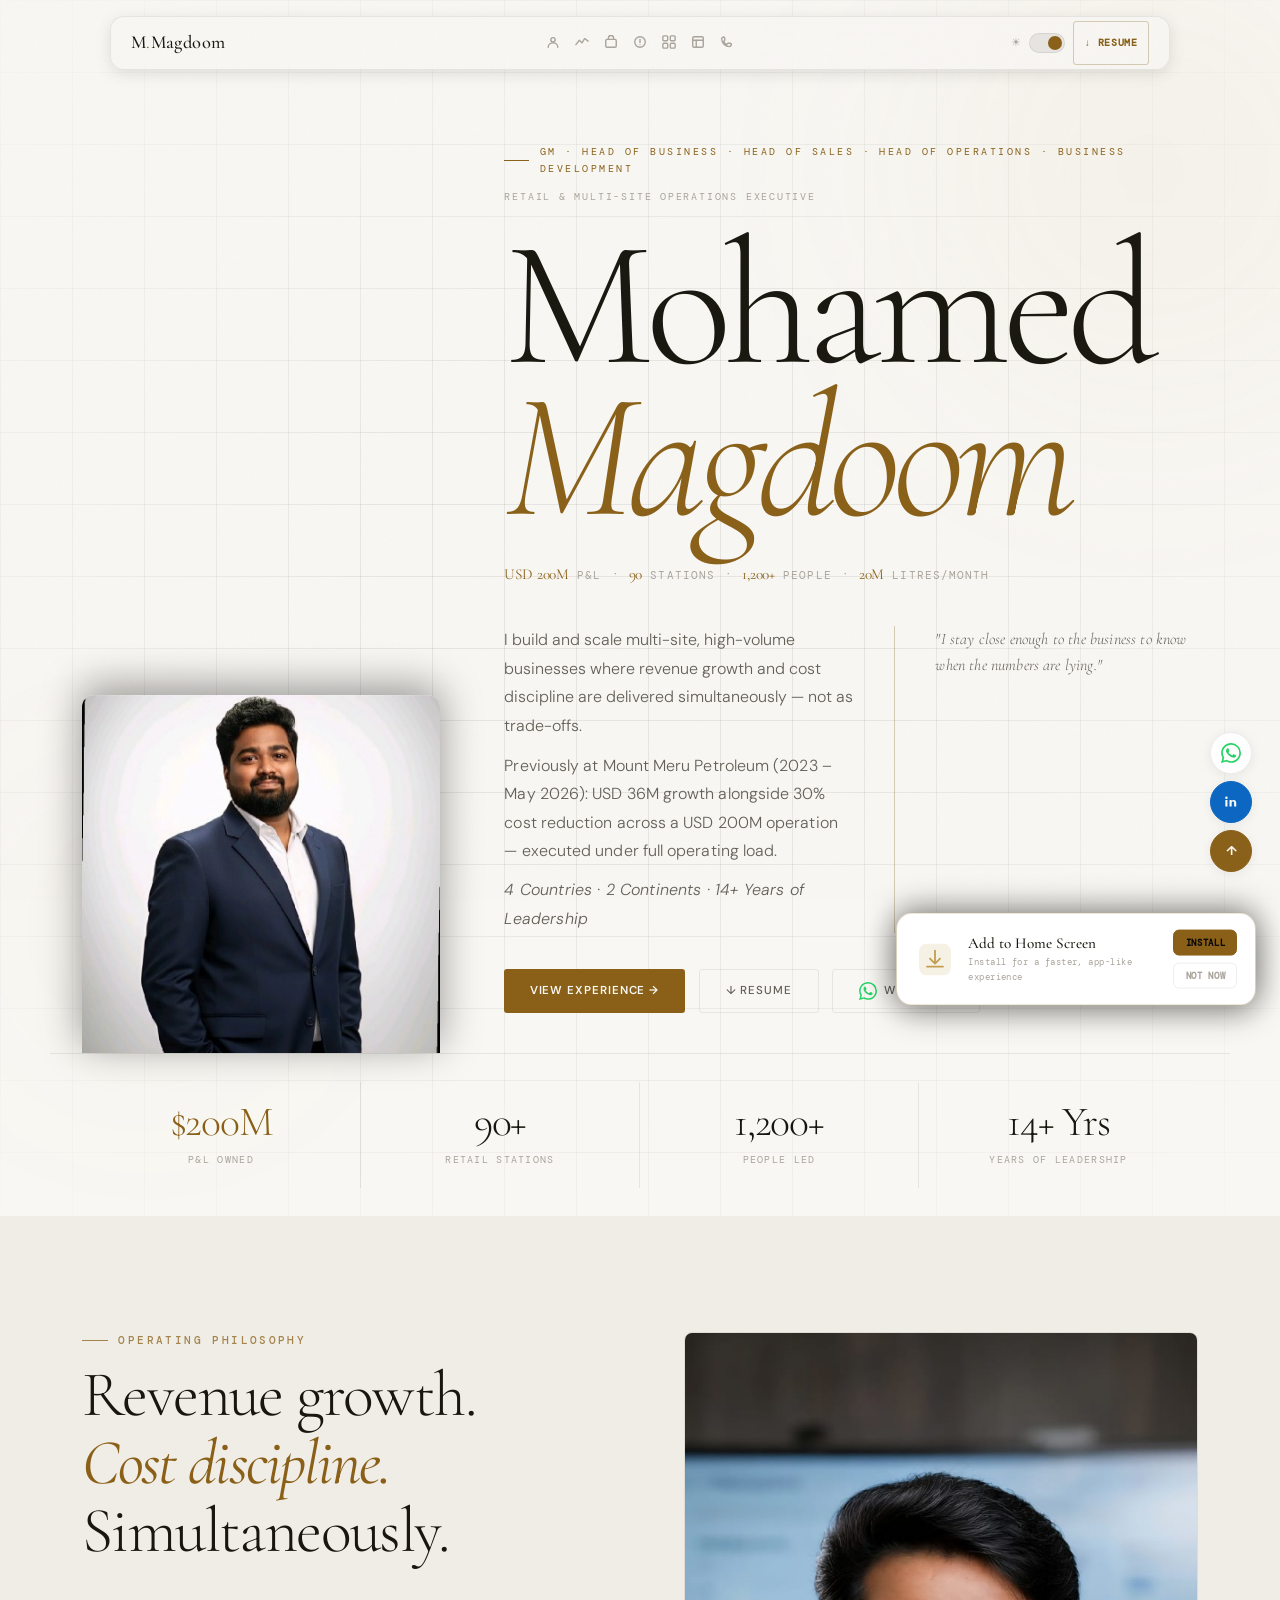
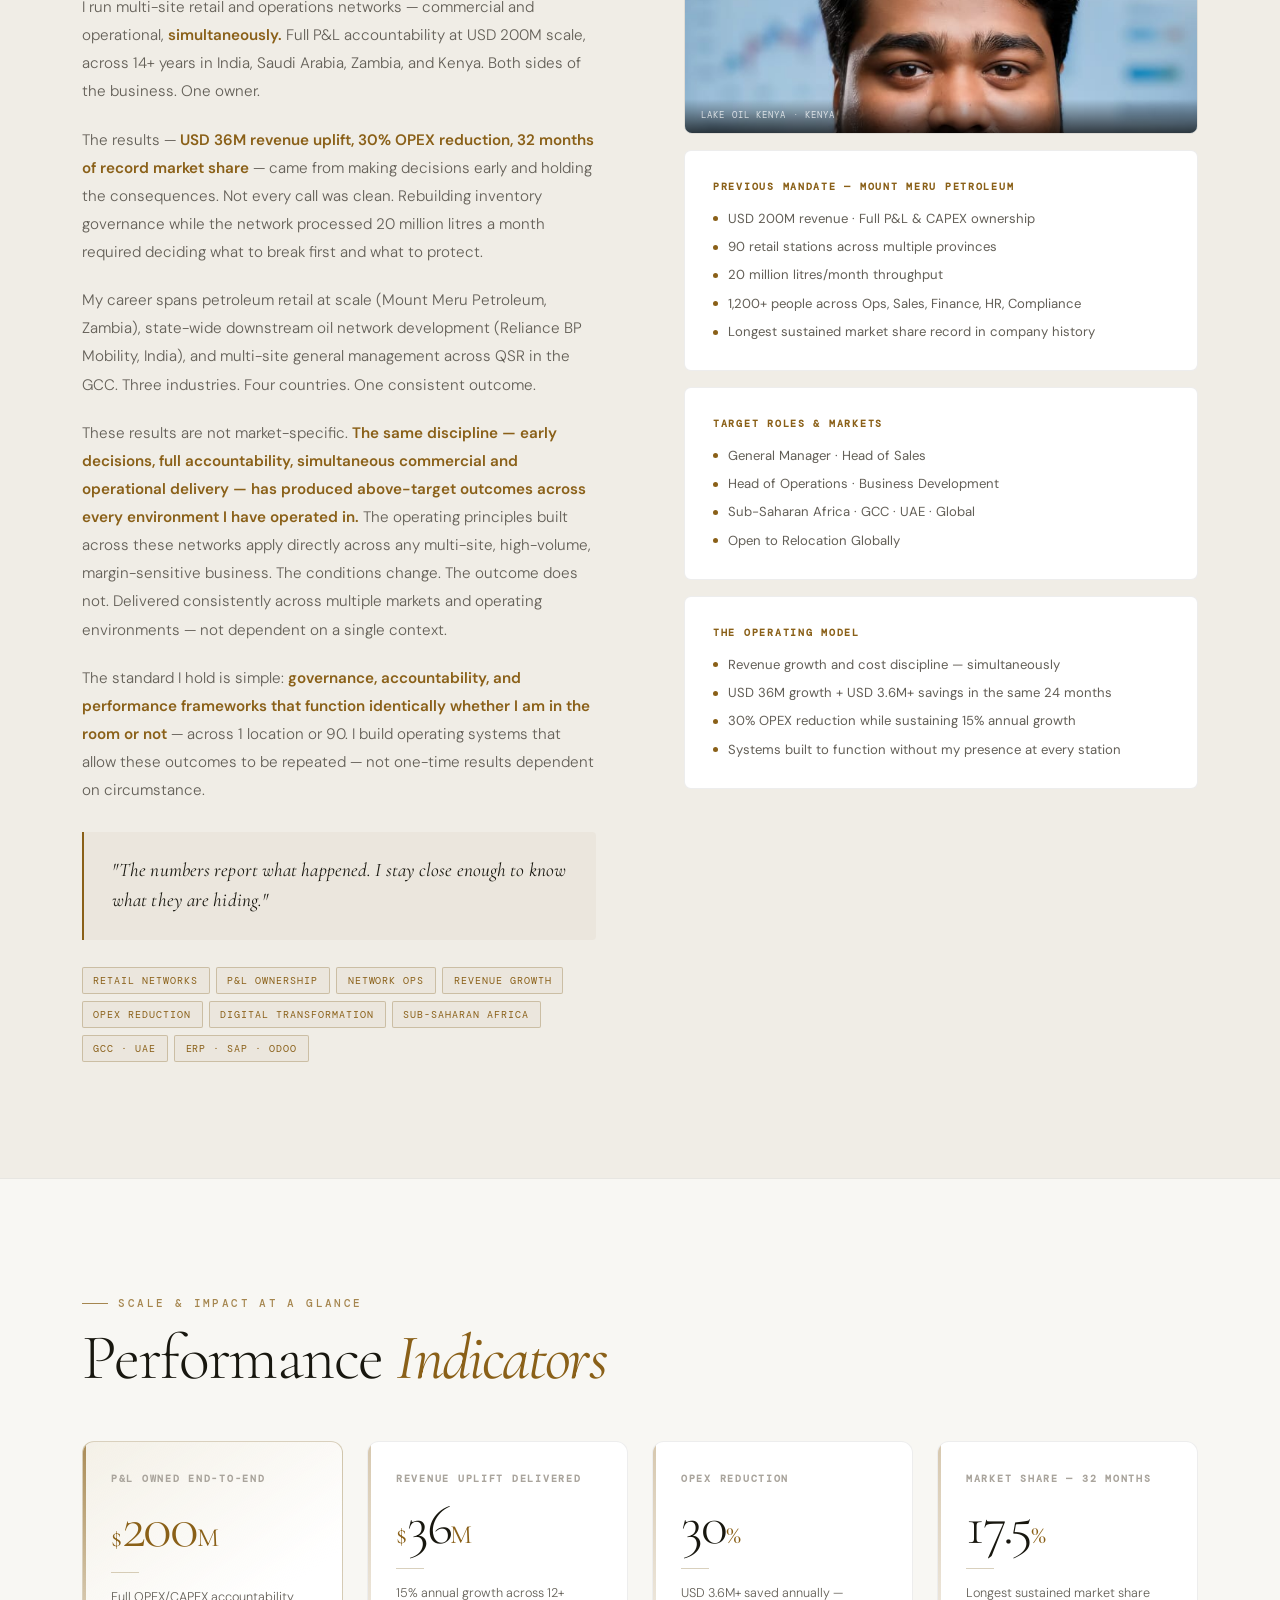
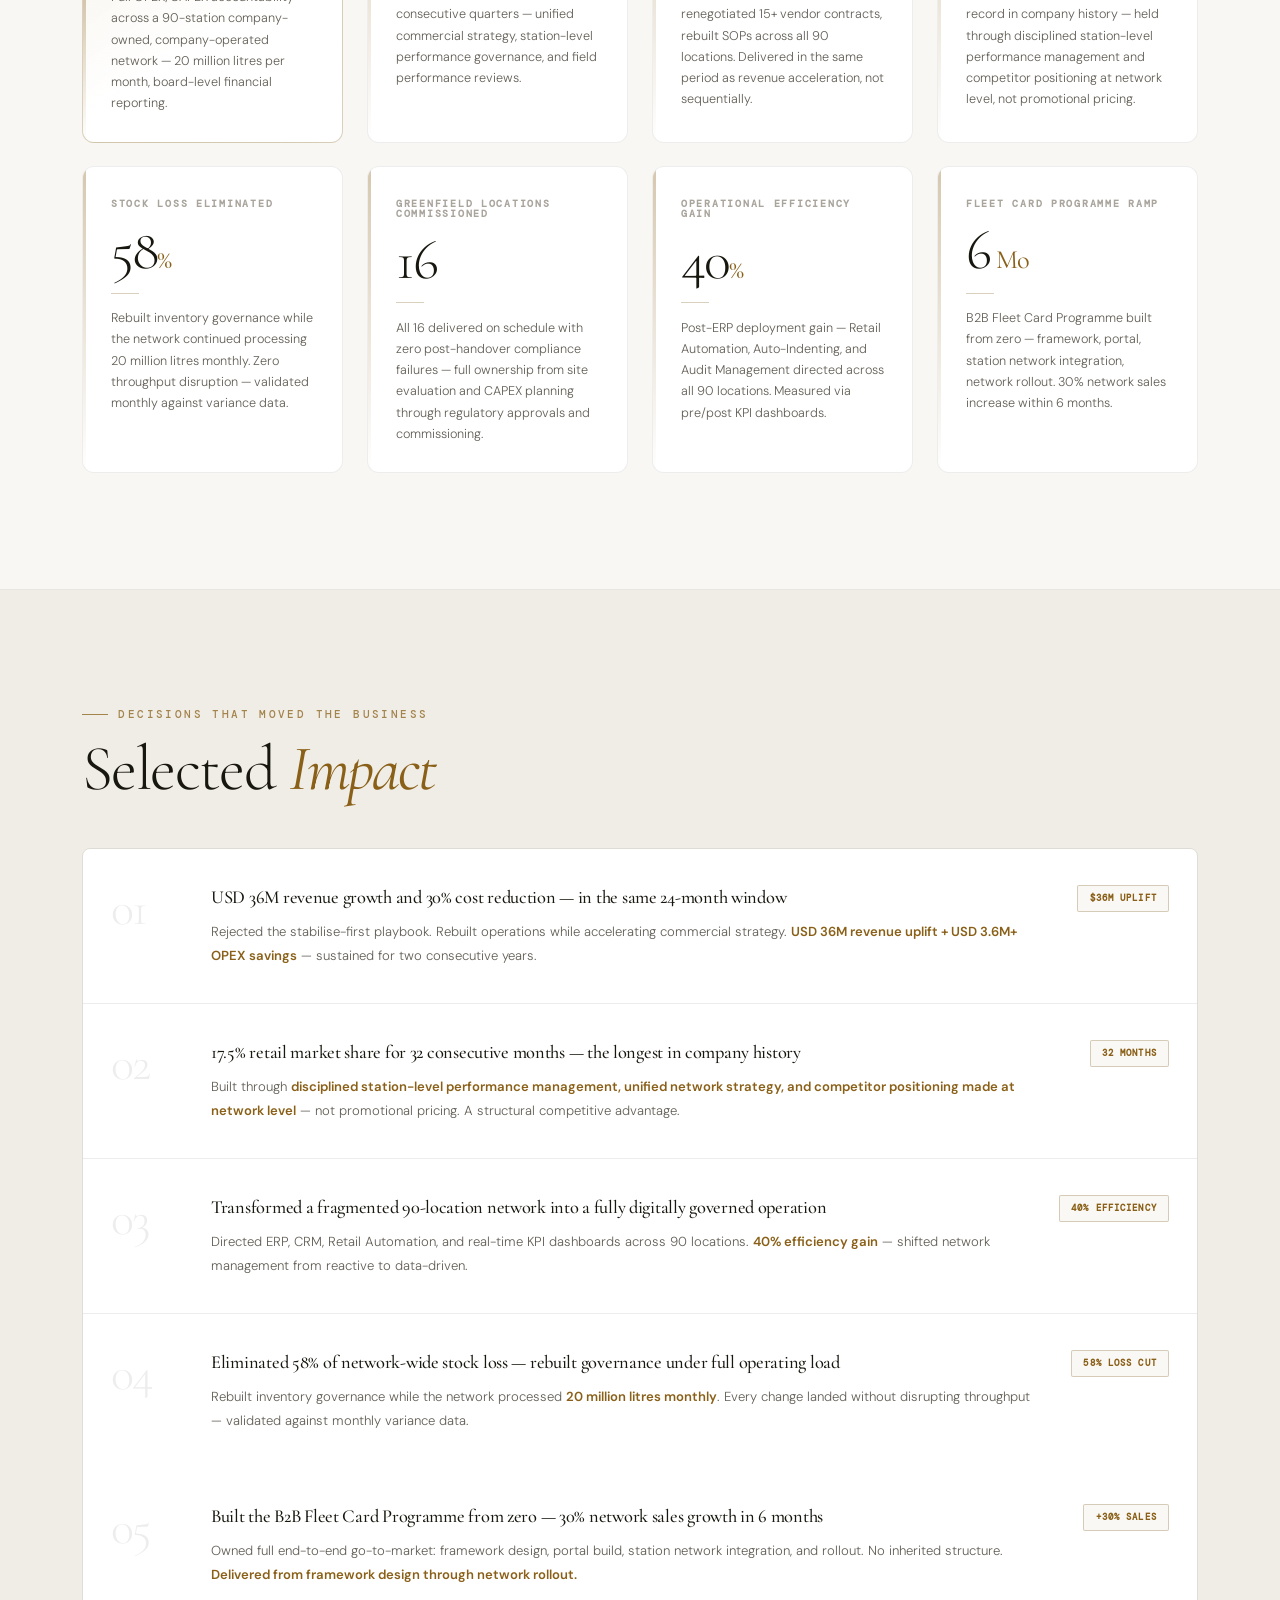
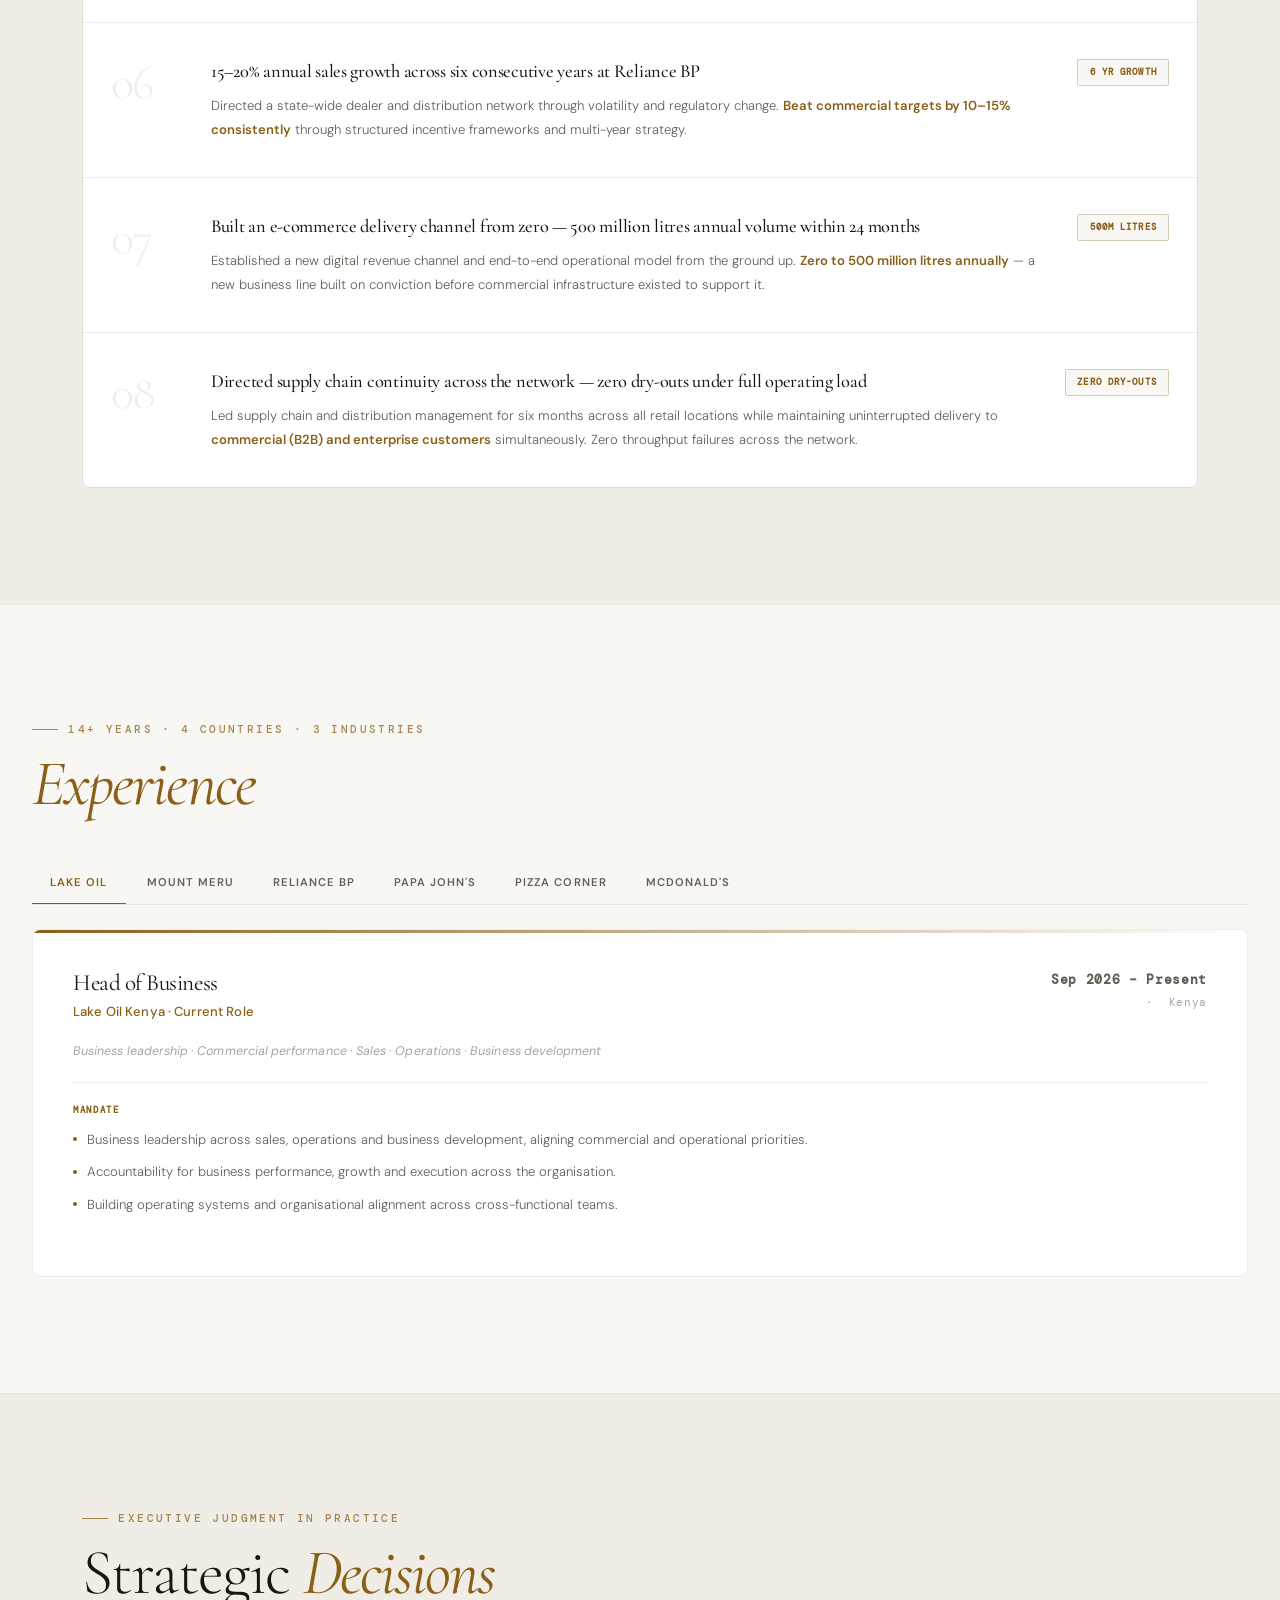
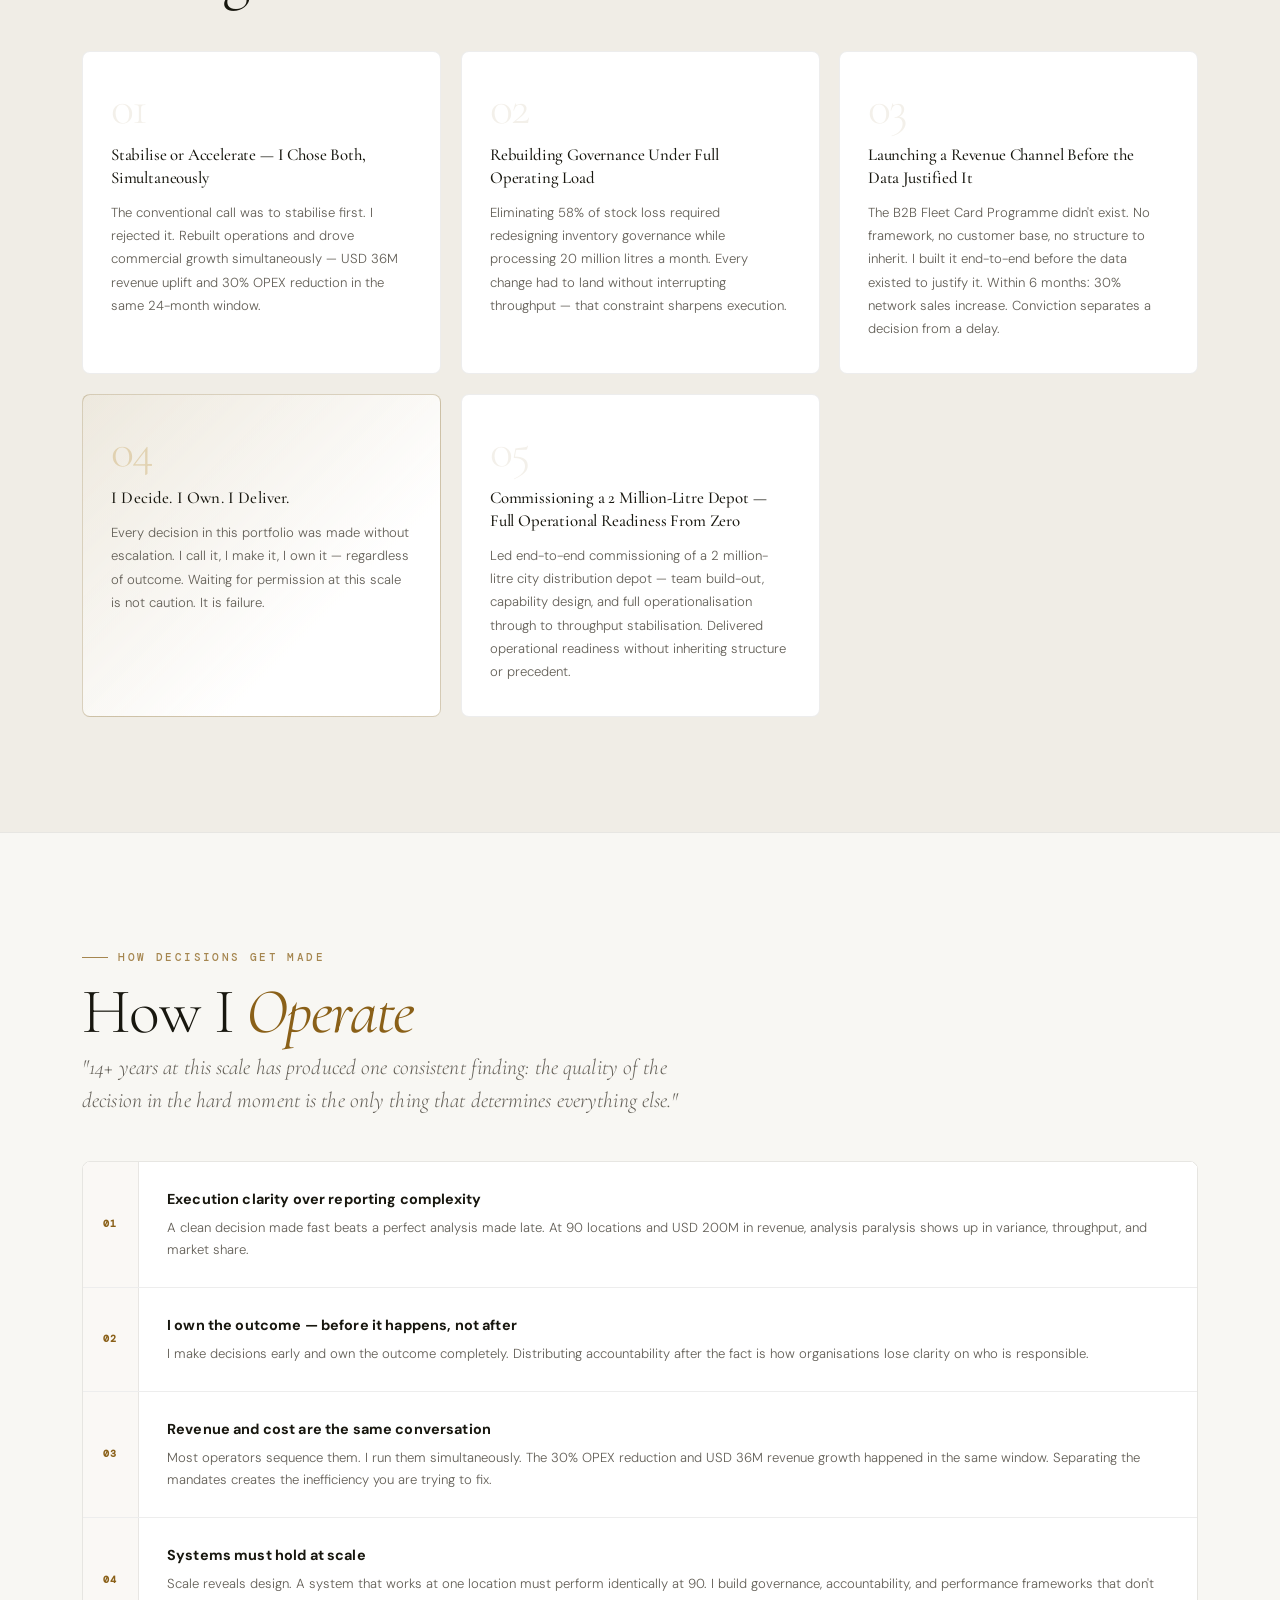
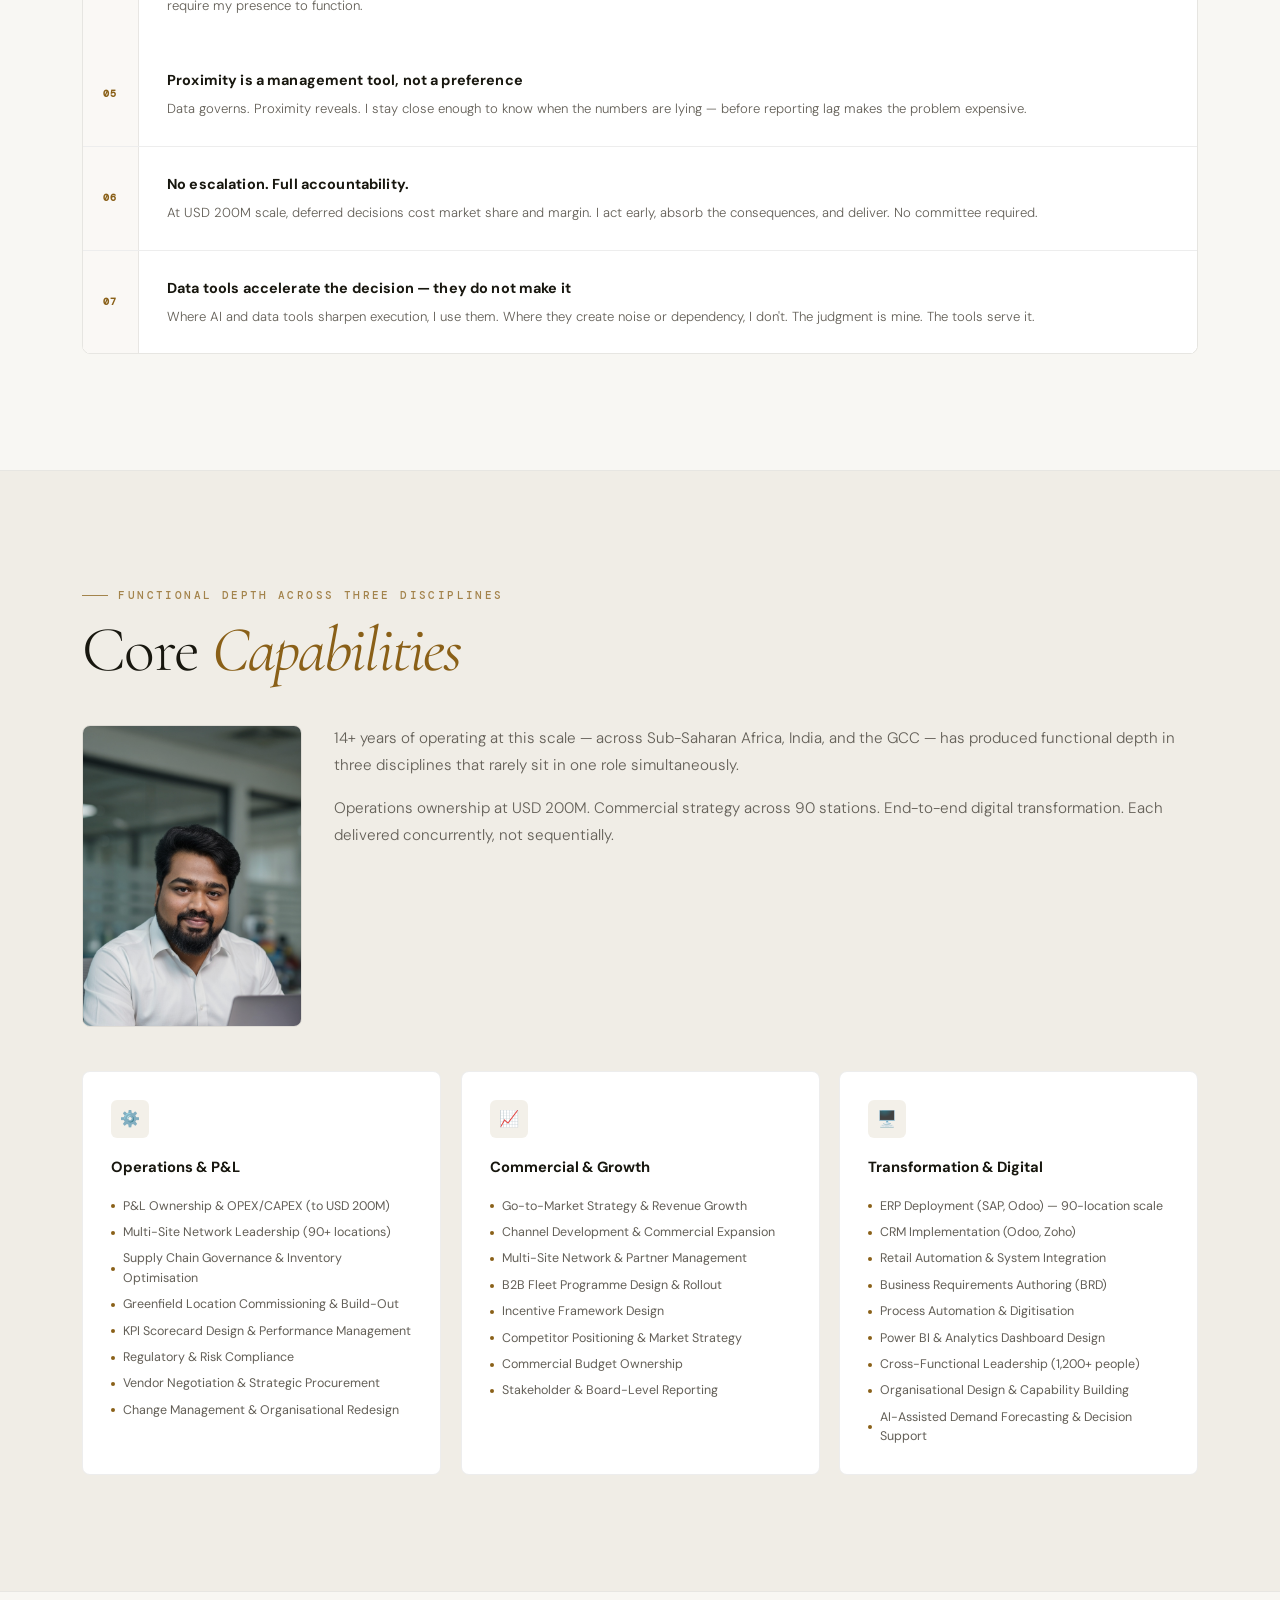
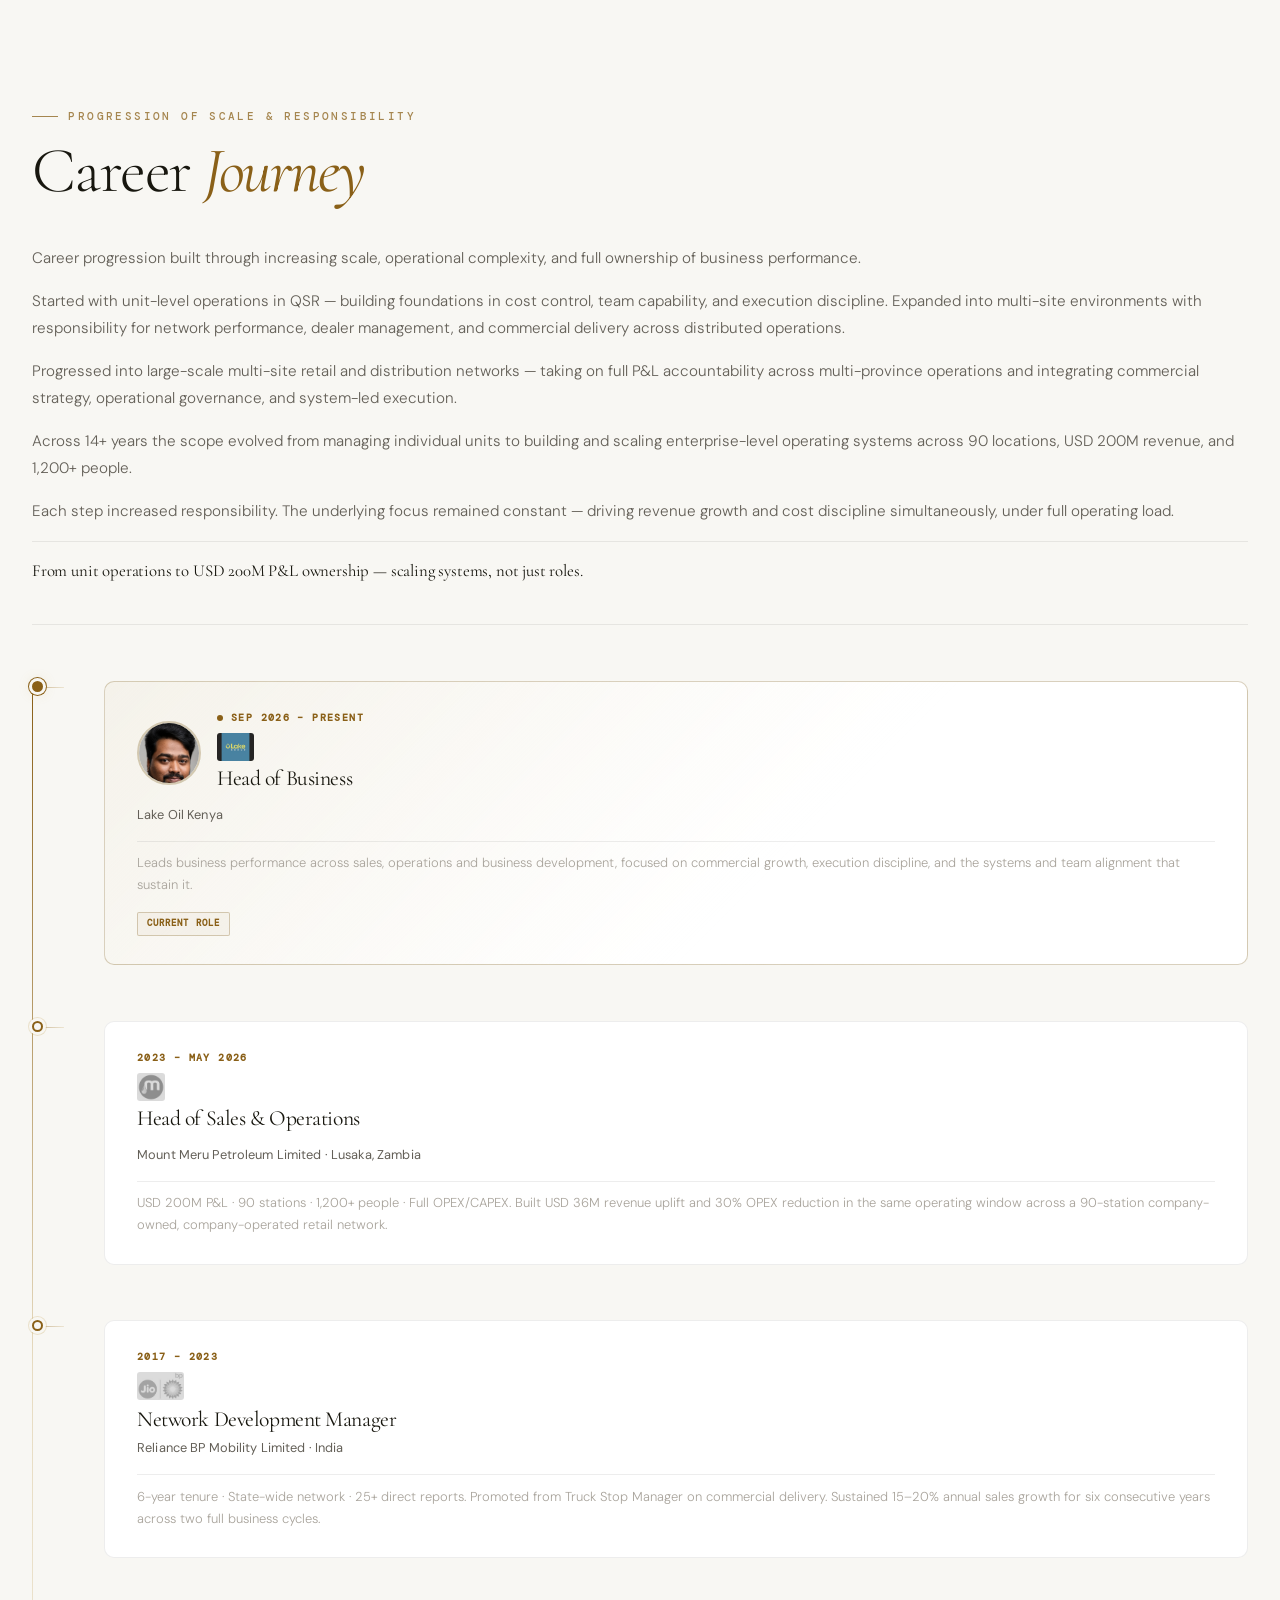
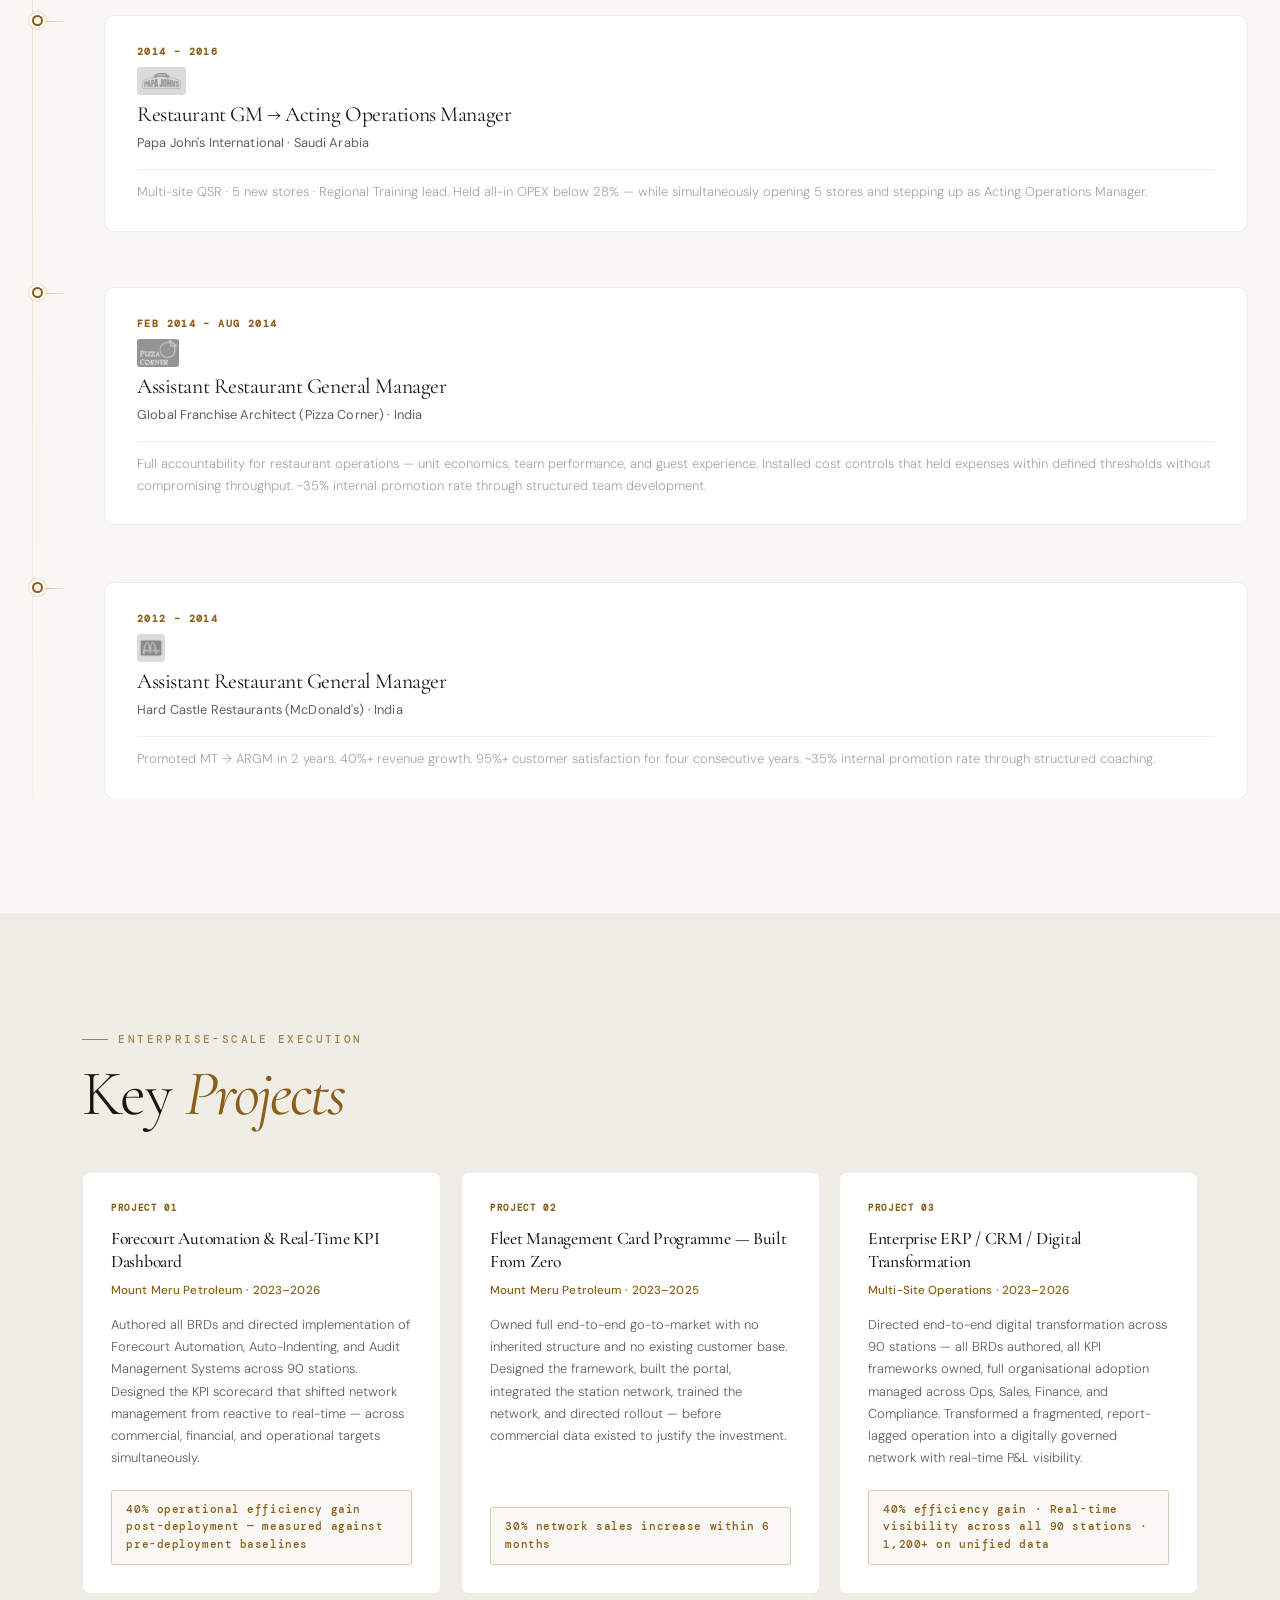
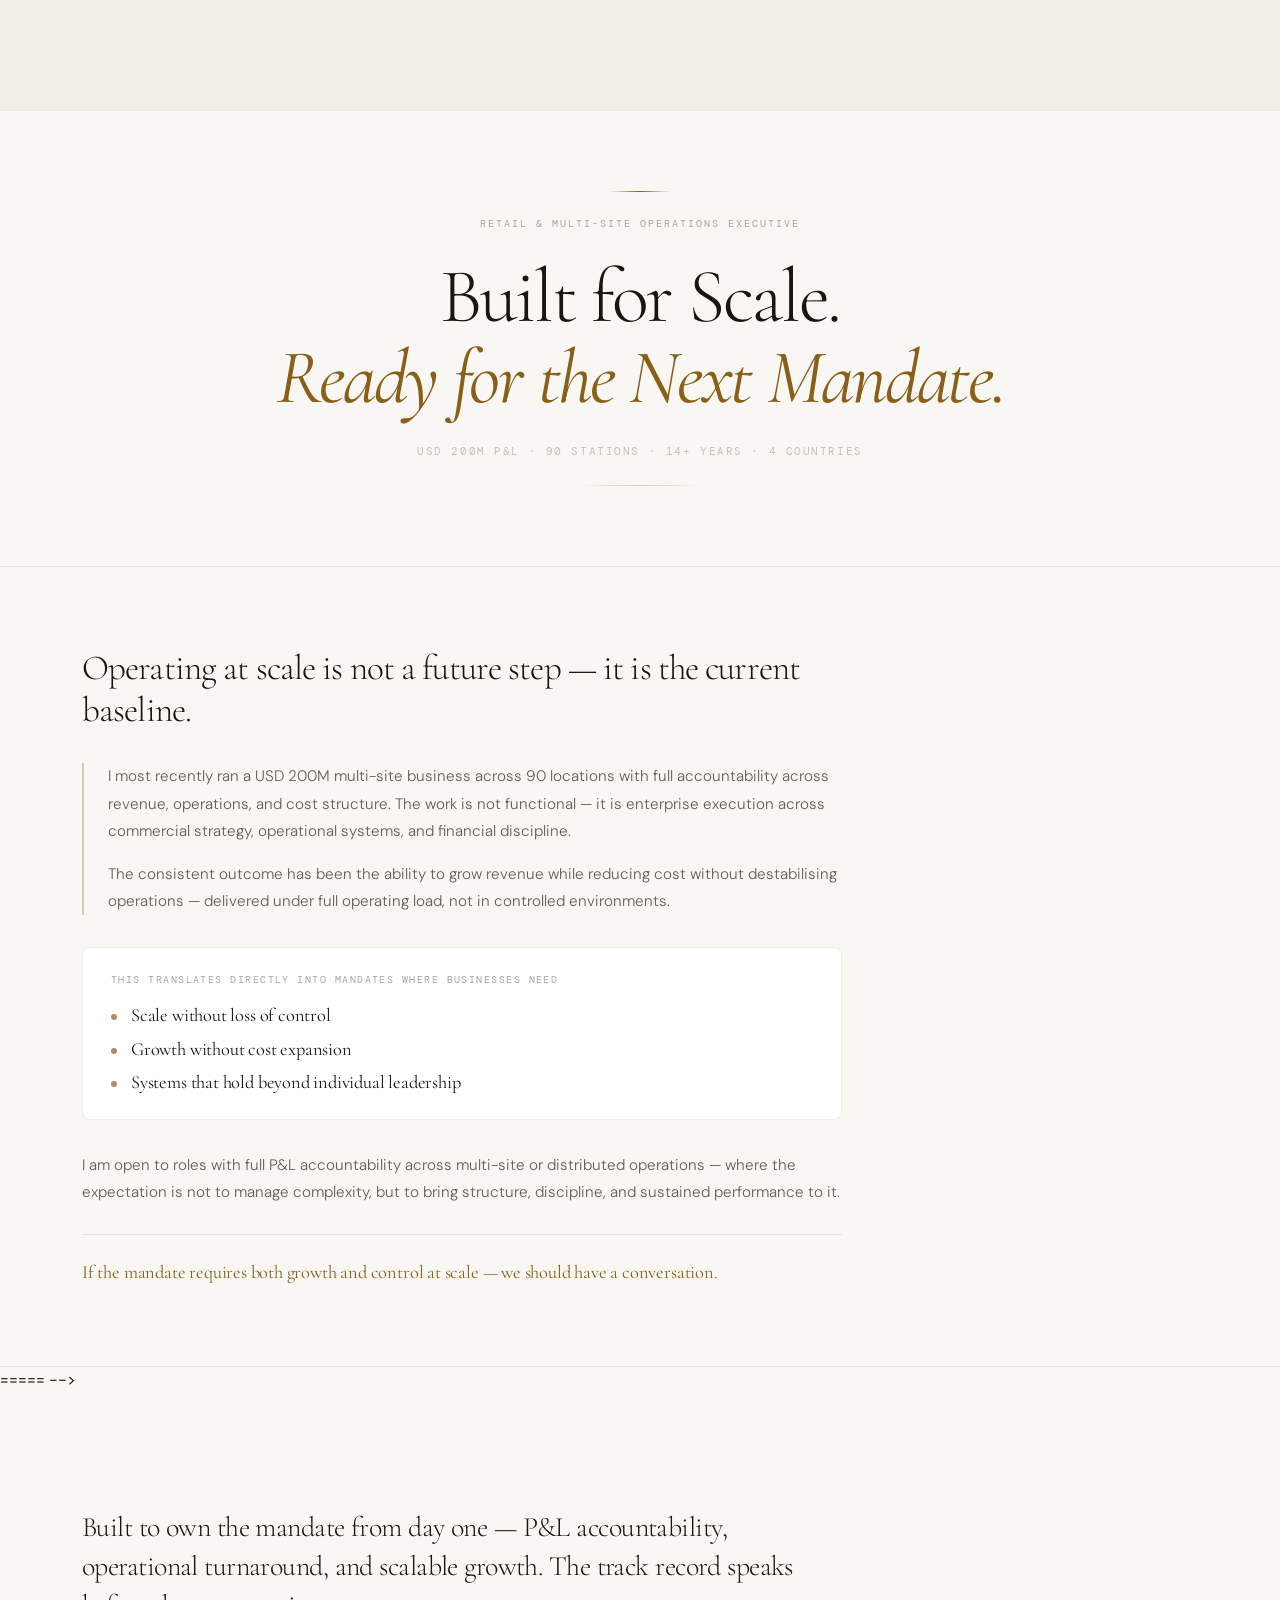
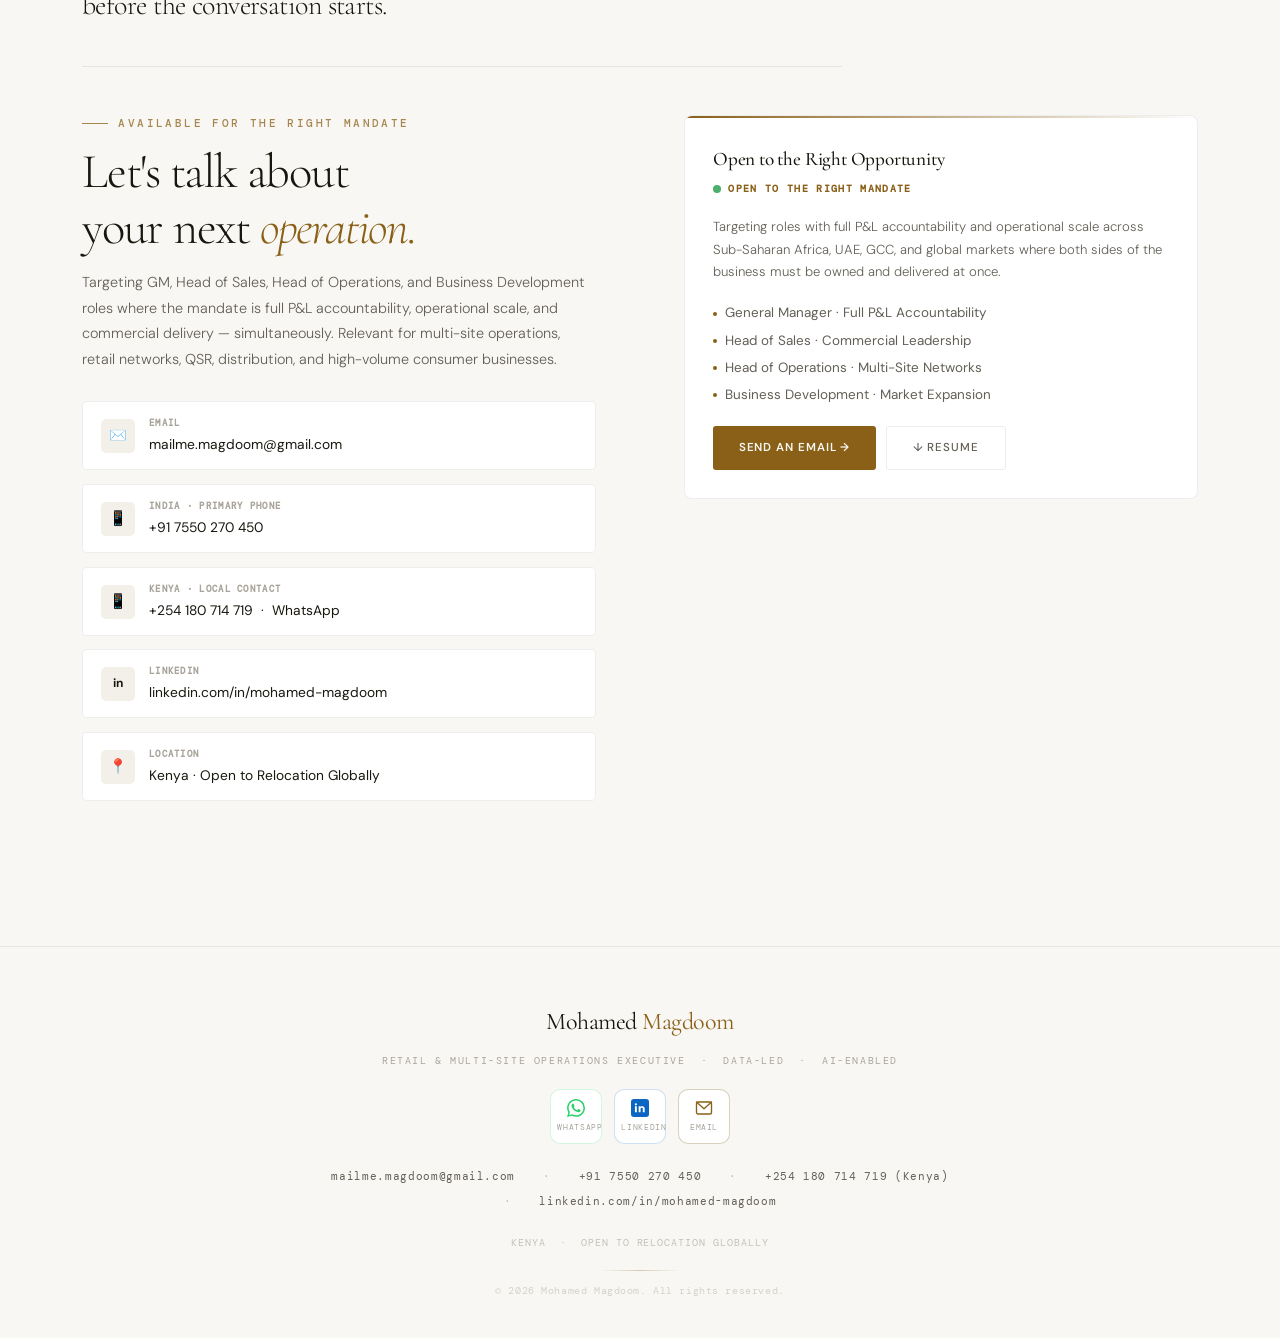
==== index.html @ 047931e2 "Secure legacy files and correct portfolio content Remove obsolete legacy HTML variants that were sti" ====
<!DOCTYPE html>
<html lang="en" data-theme="dark">
<head>
<meta charset="UTF-8">
<meta name="viewport" content="width=device-width, initial-scale=1.0">
<title>Mohamed Magdoom — Retail & Multi-Site Operations Executive</title>
<meta name="description" content="Retail & Multi-Site Operations Executive · GM · Head of Business · Head of Sales · Head of Operations · 14+ Years of Leadership · 4 Countries · 2 Continents">
<link rel="canonical" href="https://mohamedmagdoom.pages.dev/">
<link rel="icon" href="/favicon.svg" type="image/svg+xml">
<meta property="og:type" content="website">
<meta property="og:site_name" content="Mohamed Magdoom">
<meta property="og:title" content="Mohamed Magdoom — Retail & Multi-Site Operations Executive">
<meta property="og:description" content="Retail & Multi-Site Operations Executive · GM · Head of Business · Head of Sales · Head of Operations · 14+ Years of Leadership · 4 Countries · 2 Continents">
<meta property="og:url" content="https://mohamedmagdoom.pages.dev/">
<meta name="twitter:card" content="summary">
<script type="application/ld+json">{"@context":"https://schema.org","@type":"Person","name":"Mohamed Magdoom","url":"https://mohamedmagdoom.pages.dev/","description":"Retail & Multi-Site Operations Executive with 14+ years of leadership across 4 countries and 2 continents.","jobTitle":"Head of Business","worksFor":{"@type":"Organization","name":"Lake Oil Kenya"},"sameAs":["https://linkedin.com/in/mohamed-magdoom"],"address":{"@type":"PostalAddress","addressCountry":"KE"}}</script>
  <meta name="theme-color" content="#0a0a0b">
  <meta name="mobile-web-app-capable" content="yes">
  <meta name="apple-mobile-web-app-capable" content="yes">
  <meta name="apple-mobile-web-app-status-bar-style" content="black-translucent">
  <meta name="apple-mobile-web-app-title" content="M.Magdoom">
  <link rel="manifest" href="data:application/json,%7B%22name%22%3A%22Mohamed%20Magdoom%22%2C%22short_name%22%3A%22M.Magdoom%22%2C%22display%22%3A%22standalone%22%2C%22background_color%22%3A%22%230a0a0b%22%2C%22theme_color%22%3A%22%230a0a0b%22%2C%22start_url%22%3A%22%2F%22%7D">

<!-- Cormorant Garamond (editorial luxury display) + DM Sans (refined body) + DM Mono -->
<link rel="preconnect" href="https://fonts.googleapis.com">
<link rel="preconnect" href="https://fonts.gstatic.com" crossorigin>
<link href="https://fonts.googleapis.com/css2?family=Cormorant+Garamond:ital,wght@0,300;0,400;0,500;0,600;1,300;1,400;1,500&family=DM+Sans:ital,opsz,wght@0,9..40,300;0,9..40,400;0,9..40,500;0,9..40,600;1,9..40,300&family=DM+Mono:wght@300;400&display=swap" rel="stylesheet">

<style>
/* ============================================================
   DESIGN TOKENS
============================================================ */
:root {
  --font-display: 'Cormorant Garamond', Georgia, serif;
  --font-body: 'DM Sans', sans-serif;
  --font-mono: 'DM Mono', monospace;

  /* DARK (default) */
  --bg:          #09090a;
  --bg-2:        #111112;
  --bg-card:     #151516;
  --bg-card-h:   #1b1b1d;
  --border:      rgba(255,255,255,0.07);
  --border-a:    rgba(194,158,80,0.32);
  --tx:          #eeebe2;
  --tx-2:        #97928a;
  --tx-3:        #55524d;
  --gold:        #c29e50;
  --gold-l:      #e0bc6a;
  --gold-dim:    rgba(194,158,80,0.10);
  --gold-dim2:   rgba(194,158,80,0.05);
  --nav-bg:      rgba(9,9,10,0.88);
  --sh:          0 2px 12px rgba(0,0,0,.45);
  --sh-lg:       0 8px 40px rgba(0,0,0,.55);
  --ease:        cubic-bezier(0.16,1,0.3,1);
}
[data-theme="light"] {
  --bg:          #f8f7f3;
  --bg-2:        #f0ede6;
  --bg-card:     #ffffff;
  --bg-card-h:   #f5f3ed;
  --border:      rgba(0,0,0,0.07);
  --border-a:    rgba(120,88,20,0.28);
  --tx:          #18170f;
  --tx-2:        #635f57;
  --tx-3:        #a9a49c;
  --gold:        #8a6018;
  --gold-l:      #a87820;
  --gold-dim:    rgba(120,88,20,0.09);
  --gold-dim2:   rgba(120,88,20,0.04);
  --nav-bg:      rgba(248,247,243,0.9);
  --sh:          0 2px 12px rgba(0,0,0,.07);
  --sh-lg:       0 8px 40px rgba(0,0,0,.11);
}

/* ============================================================
   BASE
============================================================ */
*,*::before,*::after{box-sizing:border-box;margin:0;padding:0}
html{scroll-behavior:smooth;font-size:16px;-webkit-text-size-adjust:100%}
body{
  font-family:var(--font-body);
  background:var(--bg);
  color:var(--tx);
  line-height:1.6;
  overflow-x:hidden;
  transition:background .5s ease,color .5s ease;
}
a{color:inherit;text-decoration:none}
ul{list-style:none}
img{max-width:100%;display:block}

/* Grain overlay */
body::after{
  content:'';
  position:fixed;inset:0;
  background-image:url("data:image/svg+xml,%3Csvg viewBox='0 0 300 300' xmlns='http://www.w3.org/2000/svg'%3E%3Cfilter id='n'%3E%3CfeTurbulence type='fractalNoise' baseFrequency='.85' numOctaves='4' stitchTiles='stitch'/%3E%3C/filter%3E%3Crect width='100%25' height='100%25' filter='url(%23n)' opacity='.035'/%3E%3C/svg%3E");
  background-size:300px 300px;
  pointer-events:none;
  z-index:9999;
  opacity:.7;
}

/* ============================================================
   SCROLL REVEAL
============================================================ */
/* ── REVEAL SYSTEM (clean, single source) ── */
.reveal{opacity:0;transform:translateY(24px);transition:opacity .5s ease,transform .5s ease;will-change:opacity,transform}
.reveal.visible{opacity:1;transform:translateY(0)}
.reveal-group>*{opacity:0;transform:translateY(20px);transition:opacity .5s ease,transform .5s ease}
.reveal-group.visible>*:nth-child(1){opacity:1;transform:translateY(0);transition-delay:0s}
.reveal-group.visible>*:nth-child(2){opacity:1;transform:translateY(0);transition-delay:.07s}
.reveal-group.visible>*:nth-child(3){opacity:1;transform:translateY(0);transition-delay:.14s}
.reveal-group.visible>*:nth-child(4){opacity:1;transform:translateY(0);transition-delay:.21s}
.reveal-group.visible>*:nth-child(5){opacity:1;transform:translateY(0);transition-delay:.28s}
.reveal-group.visible>*:nth-child(6){opacity:1;transform:translateY(0);transition-delay:.35s}
.reveal-group.visible>*:nth-child(7){opacity:1;transform:translateY(0);transition-delay:.42s}
.reveal-group.visible>*:nth-child(8){opacity:1;transform:translateY(0);transition-delay:.49s}
.no-reveal{opacity:1!important;transform:none!important;transition:none!important}

/* ============================================================
   SCROLL PROGRESS
============================================================ */
#prog{
  position:fixed;top:0;left:0;height:2px;
  background:var(--gold);z-index:9000;
  width:0%;transition:width .12s linear;
}

/* ============================================================
   NAV
============================================================ */
nav{
  position:fixed;
  top:1rem;
  left:50%;
  transform:translateX(-50%);
  width:calc(100% - 3rem);
  max-width:1100px;
  z-index:800;
  height:56px;
  display:flex;align-items:center;justify-content:space-between;
  padding:0 1.5rem;
  background:var(--nav-bg);
  backdrop-filter:blur(20px) saturate(180%);
  -webkit-backdrop-filter:blur(20px) saturate(180%);
  border:1px solid var(--border);
  border-radius:14px;
  box-shadow: 0 4px 24px rgba(0,0,0,.35), 0 1px 0 rgba(255,255,255,.04) inset;
  transition: transform .32s cubic-bezier(0.16,1,0.3,1),
              opacity .32s ease,
              box-shadow .3s ease,
              border-color .3s ease,
              top .3s ease;
}
/* Hide nav — slide up out of view */
nav.nav-hidden {
  transform: translateX(-50%) translateY(calc(-100% - 1.5rem));
  opacity: 0;
  pointer-events: none;
}
/* At top of page — no shadow needed */
nav.nav-top {
  box-shadow: 0 2px 12px rgba(0,0,0,.2);
}
/* After scroll — stronger shadow */
nav.scrolled {
  box-shadow: 0 8px 32px rgba(0,0,0,.45), 0 1px 0 rgba(255,255,255,.04) inset;
  border-color: var(--border-a);
}
[data-theme="light"] nav {
  box-shadow: 0 4px 20px rgba(0,0,0,.12);
}
[data-theme="light"] nav.scrolled {
  box-shadow: 0 8px 28px rgba(0,0,0,.18);
}
.nav-logo{
  font-family:var(--font-display);
  font-size:1.2rem;font-weight:500;
  letter-spacing:.02em;color:var(--tx);
}
.nav-logo b{color:var(--gold);font-weight:400}
.nav-links{display:flex;gap:.1rem}
.nav-links a{
  font-size:.72rem;font-weight:500;
  letter-spacing:.07em;text-transform:uppercase;
  color:var(--tx-2);
  padding:.38rem .7rem;border-radius:4px;
  transition:color .2s,background .2s;
  position:relative;
}
.nav-links a:hover,.nav-links a.on{color:var(--gold);background:var(--gold-dim2)}
.nav-links a.on::after{
  content:'';position:absolute;bottom:-1px;left:50%;
  transform:translateX(-50%);
  width:14px;height:2px;background:var(--gold);border-radius:2px;
}
.nav-r{display:flex;align-items:center;gap:.6rem}
.theme-btn{
  width:36px;height:20px;background:var(--border);
  border:1px solid var(--border);border-radius:10px;
  cursor:pointer;position:relative;transition:background .3s;
  flex-shrink:0;
}
.theme-btn::after{
  content:'';position:absolute;
  top:2px;left:2px;
  width:14px;height:14px;
  border-radius:50%;
  background:var(--tx-2);
  transition:transform .3s cubic-bezier(.34,1.56,.64,1),background .3s;
}
[data-theme="light"] .theme-btn::after{transform:translateX(16px);background:var(--gold)}
.theme-lbl{font-size:.65rem;color:var(--tx-3);user-select:none}
.nav-cv{
  font-size:.7rem;font-weight:600;
  letter-spacing:.07em;text-transform:uppercase;
  color:var(--gold);
  border:1px solid var(--border-a);
  padding:.36rem .9rem;border-radius:3px;
  transition:background .2s;white-space:nowrap;
}
.nav-cv:hover{background:var(--gold-dim)}
.ham{display:none;flex-direction:column;gap:5px;cursor:pointer;padding:3px}
.ham span{display:block;width:21px;height:1.5px;background:var(--tx);transition:all .3s;transform-origin:center}
.ham.open span:nth-child(1){transform:translateY(6.5px) rotate(45deg)}
.ham.open span:nth-child(2){opacity:0}
.ham.open span:nth-child(3){transform:translateY(-6.5px) rotate(-45deg)}
.mob-menu{
  display:none;
  position:fixed;inset:60px 0 0 0;
  background:var(--bg);z-index:750;
  padding:2rem;flex-direction:column;gap:.4rem;
  transform:translateX(100%);
  transition:transform .4s var(--ease);
  pointer-events:none;
}
.mob-menu.open{transform:translateX(0);pointer-events:auto;display:flex}
.mob-menu a{
  font-size:1.4rem;font-family:var(--font-display);
  color:var(--tx-2);padding:.7rem 0;
  border-bottom:1px solid var(--border);
  transition:color .2s;
}
.mob-menu a:hover{color:var(--gold)}

/* ============================================================
   LAYOUT
============================================================ */
.wrap{max-width:1180px;margin:0 auto;padding:0 2rem}
.sec{padding:110px 0;position:relative}
.sec-bg{background:var(--bg-2)}
.lbl{
  font-family:var(--font-mono);font-size:.68rem;
  letter-spacing:.18em;text-transform:uppercase;
  color:var(--gold);margin-bottom:.9rem;
  display:flex;align-items:center;gap:.65rem;
}
.lbl::before{content:'';display:block;width:26px;height:1px;background:var(--gold)}
.h2{
  font-family:var(--font-display);
  font-size:clamp(2.2rem,4.5vw,3.8rem);
  font-weight:400;line-height:1.08;
  color:var(--tx);letter-spacing:-.01em;
}
.h2 em{font-style:italic;color:var(--gold)}
.div{width:100%;height:1px;background:var(--border)}

/* ============================================================
   HERO
============================================================ */
#hero{
  min-height:100svh;
  display:grid;grid-template-rows:1fr auto;
  padding-top:80px;position:relative;overflow:clip;
}
.hero-bg{position:absolute;inset:0;pointer-events:none}
.hero-orb{
  position:absolute;border-radius:50%;filter:blur(90px);
}
.hero-orb:nth-child(1){
  width:700px;height:700px;
  background:radial-gradient(circle,rgba(194,158,80,.065) 0%,transparent 70%);
  top:-180px;right:-220px;
}
.hero-orb:nth-child(2){
  width:450px;height:450px;
  background:radial-gradient(circle,rgba(194,158,80,.04) 0%,transparent 70%);
  bottom:60px;left:-80px;
}
.hero-grid{
  position:absolute;inset:0;
  background-image:
    linear-gradient(var(--border) 1px,transparent 1px),
    linear-gradient(90deg,var(--border) 1px,transparent 1px);
  background-size:72px 72px;
  opacity:.5;
  mask-image:radial-gradient(ellipse 75% 75% at 50% 50%,#000 25%,transparent 100%);
}
/* hero-inner: see photo CSS below */
.hero-over{
  font-family:var(--font-mono);font-size:.68rem;
  letter-spacing:.2em;text-transform:uppercase;
  color:var(--gold);margin-bottom:1.75rem;
  display:flex;align-items:center;gap:.65rem;
  opacity:0;transform:translateY(14px);
  animation:fuY .8s .18s forwards var(--ease);
}
.hero-over::before{content:'';display:block;width:26px;height:1px;background:var(--gold)}
.hero-name{
  font-family:var(--font-display);
  font-size:clamp(4.5rem,13vw,11.5rem);
  font-weight:300;line-height:.87;
  letter-spacing:-.03em;color:var(--tx);
  opacity:0;transform:translateY(22px);
  animation:fuY .9s .32s forwards var(--ease);
}
.hero-name span{display:block;color:var(--gold);font-style:italic}
.hero-meta{
  display:flex;align-items:flex-start;gap:2.5rem;
  margin-top:2.5rem;
  opacity:0;transform:translateY(14px);
  animation:fuY .8s .5s forwards var(--ease);
}
.hero-desc p{
  max-width:380px;font-size:.97rem;
  color:var(--tx-2);line-height:1.75;font-weight:300;
}
.hero-vl{width:1px;background:var(--border-a);align-self:stretch;flex-shrink:0}
.hero-q blockquote{
  max-width:300px;
  font-family:var(--font-display);font-size:1.05rem;
  font-style:italic;color:var(--tx-2);line-height:1.6;font-weight:300;
}
.hero-cta{
  display:flex;gap:.85rem;margin-top:2.25rem;flex-wrap:wrap;
  opacity:0;transform:translateY(14px);
  animation:fuY .8s .65s forwards var(--ease);
}
.btn-g{
  display:inline-flex;align-items:center;gap:.45rem;
  font-size:.72rem;font-weight:600;letter-spacing:.08em;text-transform:uppercase;
  color:var(--bg);background:var(--gold);
  padding:.7rem 1.6rem;border-radius:3px;
  transition:background .2s,transform .2s;
}
.btn-g:hover{background:var(--gold-l);transform:translateY(-1px)}
.btn-o{
  display:inline-flex;align-items:center;gap:.45rem;
  font-size:.72rem;font-weight:500;letter-spacing:.08em;text-transform:uppercase;
  color:var(--tx-2);
  border:1px solid var(--border);
  padding:.7rem 1.6rem;border-radius:3px;
  transition:border-color .2s,color .2s,transform .2s;
}
.btn-o:hover{border-color:var(--border-a);color:var(--gold);transform:translateY(-1px)}
.hero-strip{
  border-top:1px solid var(--border);
  padding:1.75rem 2rem;
  max-width:1180px;margin:0 auto;width:100%;
  display:grid;grid-template-columns:repeat(4,1fr);
  opacity:0;animation:fi 1s .9s forwards;
}
.hk{padding:1.25rem 1.75rem;border-right:1px solid var(--border);text-align:center}
.hk:last-child{border-right:none}
.hk-val{
  font-family:var(--font-display);
  font-size:2.4rem;font-weight:400;
  color:var(--tx);line-height:1;letter-spacing:-.02em;
}
.hk-val.gold{color:var(--gold)}
.hk-lbl{
  font-family:var(--font-mono);font-size:.65rem;
  letter-spacing:.1em;text-transform:uppercase;
  color:var(--tx-3);margin-top:.45rem;
}

@keyframes fuY{to{opacity:1;transform:translateY(0)}}
@keyframes fi{to{opacity:1}}

/* ============================================================
   ABOUT
============================================================ */
.about-g{display:grid;grid-template-columns:1fr 1fr;gap:5.5rem;align-items:start}
.about-body{margin-top:1.75rem}
.about-body p{
  font-size:.97rem;color:var(--tx-2);
  line-height:1.82;margin-bottom:1.1rem;font-weight:300;
}
.about-body p strong{color:var(--tx);font-weight:500}
.pullq{
  margin-top:1.75rem;padding:1.5rem 1.75rem;
  border-left:2px solid var(--gold);
  background:var(--gold-dim2);border-radius:0 4px 4px 0;
}
.pullq p{
  font-family:var(--font-display);font-size:1.15rem;
  font-style:italic;color:var(--tx);line-height:1.5;font-weight:400;
}
.tags{display:flex;flex-wrap:wrap;gap:.4rem;margin-top:1.75rem}
.tag{
  font-family:var(--font-mono);font-size:.62rem;
  letter-spacing:.1em;text-transform:uppercase;
  color:var(--gold);border:1px solid var(--border-a);
  padding:.3rem .65rem;border-radius:2px;background:var(--gold-dim2);
}
.mandate{
  background:var(--bg-card);border:1px solid var(--border);
  border-radius:7px;padding:1.75rem;margin-bottom:1rem;
}
.mandate h4{
  font-family:var(--font-mono);font-size:.62rem;
  letter-spacing:.13em;text-transform:uppercase;
  color:var(--gold);margin-bottom:.85rem;
}
.mandate ul{display:flex;flex-direction:column;gap:.5rem}
.mandate li{
  font-size:.85rem;color:var(--tx-2);
  display:flex;align-items:center;gap:.65rem;font-weight:300;
}
.mandate li::before{
  content:'';display:block;
  width:5px;height:5px;border-radius:50%;
  background:var(--gold);flex-shrink:0;
}

/* ============================================================
   KPI GRID
============================================================ */
/* ── KPI CARDS — premium grid ── */
.kpi-grid{
  display:grid;
  grid-template-columns:repeat(4,1fr);
  gap:1.5rem;
  margin-top:3rem;
}
.kpi-c{
  background:var(--bg-card);
  border:1px solid var(--border);
  border-radius:12px;
  padding:2rem 1.75rem 1.75rem;
  position:relative;
  overflow:hidden;
  display:flex;
  flex-direction:column;
  gap:0;
  transition:transform .3s var(--ease), box-shadow .3s var(--ease), border-color .3s;
  cursor:default;
}
/* Gold accent line — left edge, always visible at low opacity */
.kpi-c::before{
  content:'';
  position:absolute;
  left:0;top:0;bottom:0;
  width:3px;
  background:linear-gradient(to bottom, var(--gold), transparent);
  opacity:.35;
  transition:opacity .3s;
}
/* Subtle top glow on hover */
.kpi-c::after{
  content:'';
  position:absolute;
  inset:0;
  border-radius:12px;
  background:radial-gradient(ellipse 60% 40% at 50% 0%, var(--gold-dim) 0%, transparent 100%);
  opacity:0;
  transition:opacity .4s var(--ease);
  pointer-events:none;
}
.kpi-c:hover{
  transform:translateY(-4px);
  box-shadow:0 12px 36px rgba(0,0,0,.35);
  border-color:var(--border-a);
}
.kpi-c:hover::before{ opacity:1; }
.kpi-c:hover::after{ opacity:1; }

/* Metric label */
.kpi-m{
  font-family:var(--font-mono);
  font-size:.62rem;
  letter-spacing:.14em;
  text-transform:uppercase;
  color:var(--tx-3);
  margin-bottom:1rem;
  line-height:1;
}
/* Large number */
.kpi-n{
  font-family:var(--font-display);
  font-size:3.25rem;
  font-weight:400;
  color:var(--tx);
  line-height:1;
  letter-spacing:-.03em;
  margin-bottom:1rem;
}
.kpi-u{
  font-size:1.6rem;
  color:var(--gold);
  letter-spacing:-.01em;
}
/* Divider */
.kpi-c .kpi-div{
  width:28px;
  height:1px;
  background:var(--border-a);
  margin-bottom:.85rem;
  flex-shrink:0;
}
/* Description */
.kpi-d{
  font-size:.8rem;
  color:var(--tx-2);
  line-height:1.65;
  font-weight:300;
  flex:1;
}

/* Featured card (first — P&L) */
.kpi-c.kpi-featured{
  background:linear-gradient(145deg, rgba(194,158,80,.07) 0%, var(--bg-card) 60%);
  border-color:var(--border-a);
}
.kpi-c.kpi-featured .kpi-n{ color:var(--gold); }
.kpi-c.kpi-featured::before{ opacity:.7; }

/* Responsive */
@media(max-width:1100px){ .kpi-grid{ grid-template-columns:repeat(2,1fr); } }
@media(max-width:560px){
  .kpi-grid{ grid-template-columns:1fr; gap:1rem; }
  .kpi-n{ font-size:2.75rem; }
}

/* ============================================================
   IMPACT LIST
============================================================ */
.impact-list{
  margin-top:2.75rem;display:flex;flex-direction:column;
  border:1px solid var(--border);border-radius:8px;overflow:hidden;
}
.imp{
  display:grid;grid-template-columns:72px 1fr auto;
  gap:1.75rem;align-items:start;
  padding:2.25rem 1.75rem;
  border-bottom:1px solid var(--border);
  background:var(--bg-card);
  transition:background .3s;position:relative;overflow:hidden;
}
.imp:last-child{border-bottom:none}
.imp::before{
  content:'';position:absolute;left:0;top:0;bottom:0;
  width:2px;background:var(--gold);
  transform:scaleY(0);transform-origin:top;
  transition:transform .4s var(--ease);
}
.imp:hover{background:var(--bg-card-h)}
.imp:hover::before{transform:scaleY(1)}
.imp-n{
  font-family:var(--font-display);font-size:3.5rem;
  font-weight:300;color:var(--border);line-height:1;
  letter-spacing:-.03em;transition:color .3s;
}
.imp:hover .imp-n{color:var(--gold-dim)}
.imp-t{
  font-family:var(--font-display);font-size:1.2rem;
  font-weight:500;color:var(--tx);line-height:1.3;
  letter-spacing:-.01em;margin-bottom:.6rem;
}
.imp-d{font-size:.86rem;color:var(--tx-2);line-height:1.72;font-weight:300}
.imp-d strong{color:var(--tx);font-weight:500}
.badge{
  font-family:var(--font-mono);font-size:.6rem;
  letter-spacing:.1em;text-transform:uppercase;
  color:var(--gold);border:1px solid var(--border-a);
  padding:.3rem .65rem;border-radius:2px;
  white-space:nowrap;flex-shrink:0;background:var(--gold-dim2);
  align-self:flex-start;
}

/* ============================================================
   CAREER TABS
============================================================ */
.tabs{
  display:flex;gap:.15rem;margin-top:2.75rem;
  border-bottom:1px solid var(--border);margin-bottom:1.5rem;
}
.tab{
  font-size:.72rem;font-weight:500;letter-spacing:.07em;
  text-transform:uppercase;color:var(--tx-2);
  padding:.7rem 1.15rem;cursor:pointer;
  border-bottom:2px solid transparent;margin-bottom:-1px;
  transition:color .2s,border-color .2s;user-select:none;
}
.tab.on{color:var(--gold);border-bottom-color:var(--gold)}
.panel{display:none}
.panel.on{display:block}
.cc{
  background:var(--bg-card);border:1px solid var(--border);
  border-radius:8px;padding:2.25rem;position:relative;overflow:hidden;
}
.cc::before{
  content:'';position:absolute;top:0;left:0;right:0;
  height:3px;background:linear-gradient(90deg,var(--gold),transparent);
}
.cc-head{
  display:flex;align-items:flex-start;
  justify-content:space-between;gap:1.75rem;margin-bottom:1.25rem;
}
.cc-role{
  font-family:var(--font-display);font-size:1.4rem;
  font-weight:500;color:var(--tx);letter-spacing:-.01em;line-height:1.2;
}
.cc-co{font-size:.86rem;color:var(--gold);margin-top:.2rem;font-weight:500}
.cc-per{
  font-family:var(--font-mono);font-size:.7rem;
  color:var(--tx-3);letter-spacing:.06em;
  white-space:nowrap;text-align:right;flex-shrink:0;
}
.cc-per strong{display:block;color:var(--tx-2);font-size:.8rem;margin-bottom:.2rem}
.cc-ctx{
  font-size:.82rem;color:var(--tx-3);font-style:italic;
  margin-bottom:1.25rem;padding-bottom:1.25rem;
  border-bottom:1px solid var(--border);
}
.cc-sec{margin-bottom:1.25rem}
.cc-sec-lbl{
  font-family:var(--font-mono);font-size:.6rem;
  letter-spacing:.13em;text-transform:uppercase;
  color:var(--gold);margin-bottom:.65rem;
}
.pts{display:flex;flex-direction:column;gap:.5rem}
.pt{
  font-size:.85rem;color:var(--tx-2);line-height:1.6;
  padding-left:.9rem;position:relative;font-weight:300;
}
.pt::before{
  content:'';position:absolute;left:0;top:.62em;
  width:4px;height:4px;border-radius:50%;background:var(--gold);
}
.pt strong{color:var(--tx);font-weight:500}

/* ============================================================
   STRATEGIC DECISIONS
============================================================ */
.dec-g{display:grid;grid-template-columns:repeat(3,1fr);gap:1.25rem;margin-top:2.75rem}
.dec{
  background:var(--bg-card);border:1px solid var(--border);
  border-radius:8px;padding:1.75rem;position:relative;overflow:hidden;
  transition:transform .3s var(--ease),border-color .3s,box-shadow .3s;
}
.dec:hover{transform:translateY(-3px);border-color:var(--border-a);box-shadow:var(--sh-lg)}
.dec-n{
  font-family:var(--font-display);font-size:3.2rem;
  font-weight:300;color:var(--gold-dim);line-height:1;
  margin-bottom:.85rem;letter-spacing:-.03em;transition:color .3s;
}
.dec:hover .dec-n{color:var(--border-a)}
.dec-t{
  font-family:var(--font-display);font-size:1.05rem;
  font-weight:500;color:var(--tx);margin-bottom:.65rem;
  line-height:1.3;letter-spacing:-.01em;
}
.dec-d{font-size:.83rem;color:var(--tx-2);line-height:1.72;font-weight:300}

/* ============================================================
   HOW I OPERATE
============================================================ */
.approach-q{max-width:600px;margin-bottom:2.75rem}
.approach-q p{
  font-family:var(--font-display);font-size:1.4rem;
  font-style:italic;color:var(--tx-2);line-height:1.5;font-weight:300;
}
.prx{
  border:1px solid var(--border);border-radius:8px;
  overflow:hidden;display:flex;flex-direction:column;
}
.pr{
  display:grid;grid-template-columns:56px 1fr;
  border-bottom:1px solid var(--border);
  background:var(--bg-card);transition:background .3s;
}
.pr:last-child{border-bottom:none}
.pr:hover{background:var(--bg-card-h)}
.pr-n{
  display:flex;align-items:center;justify-content:center;
  font-family:var(--font-mono);font-size:.65rem;
  color:var(--gold);letter-spacing:.1em;
  border-right:1px solid var(--border);
  padding:1.25rem;background:var(--gold-dim2);flex-shrink:0;
}
.pr-body{padding:1.6rem 1.75rem}
.pr-t{font-size:.88rem;font-weight:600;color:var(--tx);margin-bottom:.35rem;letter-spacing:.01em}
.pr-d{font-size:.83rem;color:var(--tx-2);line-height:1.65;font-weight:300}

/* ============================================================
   CAPABILITIES
============================================================ */
.cap-g{display:grid;grid-template-columns:repeat(3,1fr);gap:1.25rem;margin-top:2.75rem}
.cap{
  background:var(--bg-card);border:1px solid var(--border);
  border-radius:8px;padding:1.75rem;
  transition:border-color .3s,transform .3s;
}
.cap:hover{border-color:var(--border-a);transform:translateY(-2px)}
.cap-ico{
  width:38px;height:38px;background:var(--gold-dim);
  border-radius:6px;display:flex;align-items:center;
  justify-content:center;margin-bottom:1.1rem;font-size:1rem;
}
.cap-t{font-size:.95rem;font-weight:600;color:var(--tx);margin-bottom:1.1rem;letter-spacing:-.01em}
.cap-s{display:flex;flex-direction:column;gap:.44rem}
.cap-i{
  font-size:.8rem;color:var(--tx-2);
  display:flex;align-items:center;gap:.5rem;font-weight:300;
}
.cap-i::before{
  content:'';display:block;
  width:4px;height:4px;border-radius:50%;
  background:var(--gold);flex-shrink:0;
}

/* ============================================================
   TIMELINE — vertical, executive
============================================================ */

/* Container */
.tl {
  margin-top: 3.5rem;
  position: relative;
  /* left padding creates space for the vertical line + dot */
  padding-left: 2.5rem;
}

/* Vertical spine */
.tl::before {
  content: '';
  position: absolute;
  left: 0;
  top: 6px;          /* align with first dot */
  bottom: 0;
  width: 1px;
  background: linear-gradient(
    to bottom,
    var(--gold) 0%,
    rgba(194,158,80,.3) 40%,
    rgba(194,158,80,.06) 100%
  );
}

/* Single timeline entry */
.tl-i {
  position: relative;
  padding-bottom: 3.5rem;
  /* subtle left border echoes the spine */
  padding-left: 2rem;
}
.tl-i:last-child {
  padding-bottom: 0;
}

/* Connector: horizontal tick from spine to dot */
.tl-i::before {
  content: '';
  position: absolute;
  left: -2.5rem;         /* from .tl left edge */
  top: 6px;
  width: 2rem;           /* horizontal bridge */
  height: 1px;
  background: linear-gradient(to right, var(--gold), rgba(194,158,80,.4));
  opacity: 0.5;
  transition: opacity .3s;
}
.tl-i:hover::before { opacity: 1; }

/* Node dot */
.tl-dot {
  position: absolute;
  left: -2.5rem;          /* sits on the spine */
  top: 0;
  width: 11px;
  height: 11px;
  border-radius: 50%;
  background: var(--bg);
  border: 2px solid var(--gold);
  box-shadow: 0 0 0 3px var(--bg), 0 0 0 4px rgba(194,158,80,.25);
  transition: background .3s, box-shadow .3s, transform .3s;
  z-index: 1;
}
.tl-i:first-child .tl-dot {
  background: var(--gold);             /* filled dot = current role */
  box-shadow: 0 0 0 3px var(--bg), 0 0 0 4px var(--gold), 0 0 14px rgba(194,158,80,.3);
}
.tl-i:hover .tl-dot {
  transform: scale(1.3);
  box-shadow: 0 0 0 3px var(--bg), 0 0 0 4px var(--gold), 0 0 14px rgba(194,158,80,.25);
}

/* Entry card — glass panel */
.tl-card {
  background: var(--bg-card);
  border: 1px solid var(--border);
  border-radius: 10px;
  padding: 1.75rem 2rem;
  transition: border-color .3s, box-shadow .3s;
}
.tl-i:first-child .tl-card {
  border-color: var(--border-a);
  background: linear-gradient(135deg, rgba(194,158,80,.05) 0%, var(--bg-card) 60%);
}
.tl-i:hover .tl-card {
  border-color: var(--border-a);
  box-shadow: 0 4px 24px rgba(0,0,0,.25);
}

/* Period label */
.tl-p {
  font-family: var(--font-mono);
  font-size: .62rem;
  letter-spacing: .15em;
  text-transform: uppercase;
  color: var(--gold);
  margin-bottom: .5rem;
  display: flex;
  align-items: center;
  gap: .5rem;
}
/* Active pulse for current role */
.tl-p .tl-pulse {
  display: inline-block;
  width: 6px;
  height: 6px;
  border-radius: 50%;
  background: var(--gold);
  animation: pulse 2s infinite;
}

/* Role title */
.tl-r {
  font-family: var(--font-display);
  font-size: 1.35rem;
  font-weight: 400;
  color: var(--tx);
  letter-spacing: -.02em;
  line-height: 1.2;
  margin-bottom: .3rem;
}

/* Company / location */
.tl-c {
  font-size: .8rem;
  color: var(--tx-2);
  font-weight: 400;
  letter-spacing: .01em;
  margin-bottom: 1rem;
  padding-bottom: 1rem;
  border-bottom: 1px solid var(--border);
}

/* Description */
.tl-s {
  font-size: .82rem;
  color: var(--tx-2);
  line-height: 1.72;
  font-weight: 300;
  max-width: 640px;
}

/* Tag badge */
.tl-tag {
  display: inline-flex;
  align-items: center;
  gap: .35rem;
  font-family: var(--font-mono);
  font-size: .58rem;
  letter-spacing: .12em;
  text-transform: uppercase;
  color: var(--gold);
  border: 1px solid var(--border-a);
  padding: .28rem .65rem;
  border-radius: 2px;
  margin-top: 1rem;
  background: var(--gold-dim2);
}

/* Avatar circle — only on first entry */
.tl-head-row {
  display: flex;
  align-items: center;
  gap: 1rem;
  margin-bottom: .5rem;
}
.tl-avatar {
  width: 56px;
  height: 56px;
  border-radius: 50%;
  overflow: hidden;
  border: 2px solid var(--border-a);
  flex-shrink: 0;
}
.tl-avatar img {
  width: 100%;
  height: 100%;
  object-fit: cover;
  object-position: 50% 12%;
  display: block;
}
.tl-head-text { flex: 1; }

/* Responsive */
@media (max-width: 768px) {
  .tl { padding-left: 1.75rem; }
  .tl-i { padding-left: 1.5rem; padding-bottom: 2.5rem; }
  .tl-i::before { left: -1.75rem; width: 1.5rem; }
  .tl-dot { left: -1.75rem; }
  .tl-card { padding: 1.25rem 1.5rem; }
  .tl-r { font-size: 1.15rem; }
}
@media (max-width: 480px) {
  .tl-card { padding: 1rem 1.25rem; }
  .tl-r { font-size: 1.05rem; }
  .tl-c { font-size: .75rem; }
  .tl-s { font-size: .78rem; }
}

/* ============================================================
   PROJECTS
============================================================ */
.proj-g{display:grid;grid-template-columns:repeat(3,1fr);gap:1.25rem;margin-top:2.75rem}
.proj{
  background:var(--bg-card);border:1px solid var(--border);
  border-radius:8px;padding:1.75rem;
  display:flex;flex-direction:column;
  position:relative;overflow:hidden;
  transition:border-color .3s,transform .3s,box-shadow .3s;
}
.proj:hover{border-color:var(--border-a);transform:translateY(-4px);box-shadow:var(--sh-lg)}
.proj::after{
  content:'';position:absolute;bottom:0;left:0;right:0;
  height:2px;background:linear-gradient(90deg,var(--gold),transparent);
  transform:scaleX(0);transform-origin:left;
  transition:transform .4s var(--ease);
}
.proj:hover::after{transform:scaleX(1)}
.proj-n{
  font-family:var(--font-mono);font-size:.6rem;
  letter-spacing:.14em;color:var(--gold);
  text-transform:uppercase;margin-bottom:.85rem;
}
.proj-t{
  font-family:var(--font-display);font-size:1.1rem;
  font-weight:500;color:var(--tx);line-height:1.3;
  letter-spacing:-.01em;margin-bottom:.4rem;
}
.proj-o{font-size:.75rem;color:var(--gold);margin-bottom:.85rem;font-weight:500}
.proj-d{font-size:.82rem;color:var(--tx-2);line-height:1.7;font-weight:300;flex:1}
.proj-r{
  margin-top:1.25rem;padding:.65rem .9rem;
  background:var(--gold-dim2);border:1px solid var(--border-a);
  border-radius:3px;
  font-family:var(--font-mono);font-size:.68rem;
  color:var(--gold);letter-spacing:.07em;line-height:1.5;
}

/* ============================================================
   CONTACT
============================================================ */
.contact-g{display:grid;grid-template-columns:1fr 1fr;gap:5.5rem;align-items:start}
.contact-h{
  font-family:var(--font-display);
  font-size:clamp(1.9rem,3.5vw,2.9rem);
  font-weight:400;color:var(--tx);
  line-height:1.2;letter-spacing:-.02em;margin-bottom:.9rem;
}
.contact-h em{font-style:italic;color:var(--gold)}
.contact-sub{
  font-size:.88rem;color:var(--tx-2);
  line-height:1.72;font-weight:300;margin-bottom:1.75rem;
}
.ci-list{display:flex;flex-direction:column;gap:.85rem;margin-bottom:1.75rem}
.ci{
  display:flex;align-items:center;gap:.9rem;
  padding:.9rem 1.1rem;
  background:var(--bg-card);border:1px solid var(--border);
  border-radius:5px;transition:border-color .2s;text-decoration:none;
}
.ci:hover{border-color:var(--border-a)}
.ci-ico{
  width:34px;height:34px;background:var(--gold-dim);
  border-radius:5px;display:flex;align-items:center;
  justify-content:center;font-size:.9rem;flex-shrink:0;
}
.ci-lbl{
  font-family:var(--font-mono);font-size:.6rem;
  letter-spacing:.1em;text-transform:uppercase;color:var(--tx-3);
}
.ci-val{font-size:.85rem;color:var(--tx);font-weight:400}
.contact-box{
  background:var(--bg-card);border:1px solid var(--border);
  border-radius:8px;padding:1.75rem;position:relative;overflow:hidden;
}
.contact-box::before{
  content:'';position:absolute;top:0;left:0;right:0;
  height:2px;background:linear-gradient(90deg,var(--gold),transparent);
}
.contact-box h3{
  font-family:var(--font-display);font-size:1.2rem;
  font-weight:500;color:var(--tx);margin-bottom:.4rem;
}
.contact-box p{
  font-size:.83rem;color:var(--tx-2);
  line-height:1.65;margin-bottom:1.25rem;font-weight:300;
}
.avail{
  display:flex;align-items:center;gap:.45rem;
  font-family:var(--font-mono);font-size:.64rem;
  letter-spacing:.1em;text-transform:uppercase;
  color:var(--gold);margin-bottom:1.25rem;
}
.avail-dot{
  width:8px;height:8px;border-radius:50%;
  background:#4caf6e;
  animation:pulse 2s infinite;
}
@keyframes pulse{
  0%{box-shadow:0 0 0 0 rgba(76,175,110,.4)}
  70%{box-shadow:0 0 0 8px rgba(76,175,110,0)}
  100%{box-shadow:0 0 0 0 rgba(76,175,110,0)}
}
.target-list{display:flex;flex-direction:column;gap:.4rem;margin-bottom:1.25rem}
.target-i{
  display:flex;align-items:center;gap:.5rem;
  font-size:.83rem;color:var(--tx-2);
}
.target-i::before{
  content:'';display:block;
  width:4px;height:4px;border-radius:50%;
  background:var(--gold);flex-shrink:0;
}
.cta-row{display:flex;gap:.65rem;flex-wrap:wrap}

/* ============================================================
   FOOTER
============================================================ */
.foot{
  border-top:1px solid var(--border);
  padding:2.25rem 2rem;
  display:flex;align-items:center;justify-content:space-between;
  max-width:1180px;margin:0 auto;
}
.foot-brand{
  font-family:var(--font-display);font-size:.95rem;
  font-weight:500;color:var(--tx-2);
}
.foot-brand b{color:var(--gold);font-weight:400}
.foot-links{display:flex;gap:1.35rem}
.foot-links a{
  font-size:.68rem;color:var(--tx-3);
  letter-spacing:.08em;text-transform:uppercase;
  font-family:var(--font-mono);transition:color .2s;
}
.foot-links a:hover{color:var(--gold)}
.foot-copy{font-size:.68rem;color:var(--tx-3);font-family:var(--font-mono);letter-spacing:.05em}

/* ============================================================
   FAB
============================================================ */
.fab-bar{position:fixed;bottom:1.75rem;right:1.75rem;display:flex;flex-direction:column;gap:.45rem;z-index:700}
.fab{
  width:42px;height:42px;border-radius:50%;
  background:var(--bg-card);border:1px solid var(--border);
  display:flex;align-items:center;justify-content:center;
  font-size:.95rem;cursor:pointer;transition:all .2s;
  text-decoration:none;box-shadow:var(--sh);
}
.fab:hover{border-color:var(--border-a);transform:scale(1.08);background:var(--bg-card-h)}
.fab-p{
  background:var(--gold);border-color:var(--gold);
  color:var(--bg);font-size:.8rem;font-weight:700;
}
.fab-p:hover{background:var(--gold-l)}

/* ============================================================
   RESPONSIVE
============================================================ */
@media(max-width:1024px){
  .kpi-grid{grid-template-columns:repeat(2,1fr)}
  .about-g{grid-template-columns:1fr;gap:2.75rem}
  .contact-g{grid-template-columns:1fr;gap:2.75rem}
  .cap-g{grid-template-columns:1fr 1fr}
  .dec-g{grid-template-columns:1fr 1fr}
  .proj-g{grid-template-columns:1fr 1fr}
  .hero-meta{flex-direction:column;gap:1.25rem}
  .hero-vl{display:none}
}
@media(max-width:768px){
  .nav-links,.nav-cv{display:none}
  .ham{display:flex}
  .mob-menu{display:none}/* open state handles display */
  .hero-strip{grid-template-columns:repeat(2,1fr)}
  .hk{border-right:none;border-bottom:1px solid var(--border)}
  .hk:nth-child(odd){border-right:1px solid var(--border)}
  .hk:last-child,.hk:nth-last-child(2):nth-child(odd){border-bottom:none}
  /* kpi responsive handled above */
  .imp{grid-template-columns:48px 1fr}
  .badge{display:none}
  .dec-g{grid-template-columns:1fr}
  .cap-g{grid-template-columns:1fr}
  .proj-g{grid-template-columns:1fr}
  .sec{padding:80px 0}
  .foot{flex-direction:column;gap:1.25rem;text-align:center}
  .foot-links{flex-wrap:wrap;justify-content:center}
}
@media(max-width:480px){
  .hero-name{font-size:4rem}
  /* kpi responsive handled above */
  .hero-cta,.cta-row{flex-direction:column}
  .btn-g,.btn-o{text-align:center;justify-content:center}
  .hero-strip{grid-template-columns:1fr 1fr}
}



/* ============================================================
   PHOTO PLACEMENTS — portrait-aware layout
============================================================ */

/* ── HERO: photo LEFT (1:1 square, natural size) ── */
.hero-inner {
  display: flex;
  flex-direction: row;
  align-items: flex-end;
  padding: 4rem 2rem 0;
  max-width: 1180px;
  margin: 0 auto;
  width: 100%;
  gap: 4rem;
}
.hero-photo-col {
  flex-shrink: 0;
  width: clamp(280px, 28vw, 380px);  /* bigger — fills the left space properly */
  align-self: flex-end;
  overflow: hidden;
  border-radius: 12px 12px 0 0;
  box-shadow: 0 -8px 40px rgba(0,0,0,.4);
}
.hero-photo-col img {
  width: 100%;
  height: auto;
  display: block;
  opacity: 0;
  animation: fi 1s 1s forwards;
}
.hero-text-col {
  flex: 1;
  display: flex;
  flex-direction: column;
  justify-content: flex-end;
  padding-bottom: 2.5rem;
  min-width: 0;
}

/* ── ABOUT: photo as tall portrait card on RIGHT, swapped grid ── */
/* The about-g grid is: left=text, right=photo+mandates           */
/* We keep the right col but make the photo a narrow portrait      */
.about-img-card {
  border-radius: 8px;
  overflow: hidden;
  border: 1px solid var(--border);
  margin-bottom: 1rem;
  position: relative;
  /* Portrait card: constrain width so height stays natural */
  max-width: 100%;
}
.about-img-card img {
  width: 100%;
  height: auto;       /* full portrait height — no crop at all */
  max-height: 400px;
  display: block;
  object-fit: cover;
  object-position: top;   /* start from top = show face first */
  transition: transform .5s var(--ease);
}
.about-img-card:hover img { transform: scale(1.02); }
.about-img-label {
  position: absolute;
  bottom: 0; left: 0; right: 0;
  padding: .6rem 1rem;
  background: linear-gradient(transparent, rgba(0,0,0,.7));
  font-family: var(--font-mono);
  font-size: .58rem;
  letter-spacing: .12em;
  text-transform: uppercase;
  color: rgba(255,255,255,.75);
}

/* ── CAREER AVATAR: face is in top 25% of the tall portrait ── */
.tl-entry-head, .tl-head-row {
  display: flex;
  align-items: center;
  gap: 1rem;
  margin-bottom: .5rem;
}
.tl-avatar {
  width: 64px;
  height: 64px;
  border-radius: 50%;
  overflow: hidden;
  border: 2px solid var(--border-a);
  flex-shrink: 0;
}
.tl-avatar img {
  width: 100%;
  height: 100%;
  object-fit: cover;
  /* img3 is 688x1504: face occupies roughly top 30% = top 450px */
  /* In a 64x64 circle showing a 64px-wide crop of a 688px image: */
  /* Scale factor: 64/688 = 0.093 → 1504 * 0.093 = 140px tall box */
  /* Face is at ~15% from top of original */
  object-position: 50% 12%;
  display: block;
}
.tl-entry-info, .tl-head-text { flex: 1; }

/* ── CAPABILITIES: side-by-side layout instead of wide banner ── */
/* Replace the banner with a 2-col intro: photo card LEFT, label RIGHT */
.cap-intro {
  display: grid;
  grid-template-columns: 220px 1fr;
  gap: 2rem;
  align-items: start;
  margin-top: 2.5rem;
  margin-bottom: 2rem;
}
.cap-portrait {
  border-radius: 8px;
  overflow: hidden;
  border: 1px solid var(--border);
}
.cap-portrait img {
  width: 100%;
  height: auto;       /* natural portrait — no crop */
  max-height: 300px;
  display: block;
  object-fit: cover;
  object-position: top;
  filter: brightness(.92) saturate(.9);
  transition: filter .4s;
}
.cap-portrait:hover img { filter: brightness(1) saturate(1); }
.cap-intro-text {
  display: flex;
  flex-direction: column;
  justify-content: center;
  gap: 1rem;
}
.cap-intro-text p {
  font-size: .9rem;
  color: var(--tx-2);
  line-height: 1.75;
  font-weight: 300;
}

/* Keep .cap-photo-banner hidden/gone */
.cap-photo-banner { display: none; }

/* RESPONSIVE */
@media(max-width: 1024px) {
  .hero-photo-col { width: clamp(220px, 22vw, 300px); }
  .cap-intro { grid-template-columns: 180px 1fr; }
}
@media(max-width: 768px) {
  .hero-inner { flex-direction: column-reverse; align-items: stretch; gap: 1rem; }
  .hero-photo-col { width: 100%; max-width: 260px; margin: 0 auto; }
  .hero-text-col { padding-bottom: 1.5rem; }
  .cap-intro { grid-template-columns: 1fr; }
  .cap-portrait { max-width: 200px; }
}


/* ============================================================
   VISUAL HIERARCHY UPGRADE
   — typography scale, weight, spacing, readability
   — additive only, no layout changes
============================================================ */

/* ── TYPE SCALE TOKENS ──────────────────────────────────── */
:root {
  --type-xs:   0.68rem;   /* labels, mono tags         */
  --type-sm:   0.82rem;   /* secondary body, captions  */
  --type-base: 0.95rem;   /* primary body text         */
  --type-md:   1.05rem;   /* lead paragraphs           */
  --type-lg:   1.25rem;   /* card titles               */
  --type-xl:   1.5rem;    /* sub-headings              */
  --lh-tight:  1.25;
  --lh-body:   1.78;
  --lh-loose:  1.85;
  --tracking-tight: -0.02em;
  --tracking-wide:   0.14em;
}

/* ── SECTION LABELS — tighter, crisper ──────────────────── */
.lbl {
  font-size: var(--type-xs);
  letter-spacing: 0.22em;
  font-weight: 500;
  opacity: 0.75;
  margin-bottom: 0.75rem;
}

/* ── SECTION HEADINGS — stronger scale contrast ─────────── */
.h2 {
  font-size: clamp(2.4rem, 5vw, 4rem);
  font-weight: 300;
  line-height: 1.06;
  letter-spacing: -0.025em;
  margin-bottom: 0.25rem;
}
/* Italic gold em — slightly heavier to command attention */
.h2 em {
  font-weight: 400;
  letter-spacing: -0.03em;
}

/* ── HERO ───────────────────────────────────────────────── */
.hero-name {
  font-size: clamp(5rem, 14vw, 12rem);
  font-weight: 300;
  line-height: 0.85;
  letter-spacing: -0.04em;
}
.hero-over {
  font-size: 0.65rem;
  letter-spacing: 0.24em;
  opacity: 0.8;
}
/* Hero descriptor — slightly larger, better leading */
.hero-desc p {
  font-size: 1rem;
  line-height: var(--lh-body);
  color: var(--tx-2);
  font-weight: 300;
  max-width: 400px;
}
/* Hero quote — sharper editorial feel */
.hero-q blockquote {
  font-size: 1rem;
  line-height: 1.65;
  letter-spacing: 0.01em;
  color: var(--tx-2);
  opacity: 0.85;
}
/* Hero strip metrics */
.hk-val {
  font-size: 2.6rem;
  letter-spacing: -0.03em;
  font-weight: 300;
}
.hk-lbl {
  font-size: 0.62rem;
  letter-spacing: 0.13em;
  margin-top: 0.5rem;
  opacity: 0.6;
}

/* ── ABOUT BODY TEXT — best reading comfort ─────────────── */
.about-body p {
  font-size: var(--type-base);
  line-height: var(--lh-loose);
  margin-bottom: 1.25rem;
  color: var(--tx-2);
}
.about-body p strong {
  color: var(--tx);
  font-weight: 600;
}
/* Pull quote — larger, more commanding */
.pullq p {
  font-size: 1.2rem;
  line-height: 1.55;
  letter-spacing: 0.005em;
  font-weight: 400;
}
/* Mandate cards */
.mandate h4 {
  font-size: 0.6rem;
  letter-spacing: 0.18em;
  font-weight: 600;
  margin-bottom: 0.9rem;
}
.mandate li {
  font-size: var(--type-sm);
  line-height: 1.55;
  font-weight: 400;
  color: var(--tx-2);
}

/* ── KPI CARDS — number vs label hierarchy ──────────────── */
.kpi-m {
  font-size: 0.6rem;
  letter-spacing: 0.18em;
  font-weight: 600;
  text-transform: uppercase;
  color: var(--tx-3);
  margin-bottom: 0.85rem;
}
.kpi-n {
  font-size: 3.5rem;
  font-weight: 300;
  letter-spacing: -0.04em;
  line-height: 1;
  margin-bottom: 0.9rem;
}
.kpi-u {
  font-size: 1.65rem;
  color: var(--gold);
  font-weight: 400;
}
.kpi-d {
  font-size: 0.79rem;
  line-height: 1.68;
  font-weight: 300;
  color: var(--tx-2);
}
/* Featured KPI number — gold and slightly larger */
.kpi-featured .kpi-n {
  font-size: 3.75rem;
  color: var(--gold);
}

/* ── IMPACT LIST ─────────────────────────────────────────── */
/* Large ordinal number */
.imp-n {
  font-size: 3rem;
  font-weight: 200;
  letter-spacing: -0.04em;
  line-height: 1;
}
/* Impact title — clear hierarchy over body */
.imp-t {
  font-family: var(--font-display);
  font-size: 1.15rem;
  font-weight: 500;
  line-height: 1.35;
  letter-spacing: -0.015em;
  margin-bottom: 0.65rem;
  color: var(--tx);
}
/* Impact description */
.imp-d {
  font-size: var(--type-sm);
  line-height: var(--lh-body);
  font-weight: 300;
}
.imp-d strong {
  font-weight: 600;
  color: var(--gold);   /* accent on key metrics in body text */
}
/* Badge */
.badge {
  font-size: 0.58rem;
  letter-spacing: 0.12em;
  font-weight: 600;
  padding: 0.32rem 0.7rem;
}

/* ── CAREER TABS & CARDS ────────────────────────────────── */
.tab {
  font-size: 0.7rem;
  letter-spacing: 0.09em;
  font-weight: 600;
}
.cc-role {
  font-size: 1.45rem;
  font-weight: 400;
  line-height: 1.2;
  letter-spacing: -0.02em;
}
.cc-co {
  font-size: 0.82rem;
  font-weight: 500;
  letter-spacing: 0.01em;
}
.cc-ctx {
  font-size: 0.78rem;
  line-height: 1.6;
  letter-spacing: 0.005em;
}
.cc-sec-lbl {
  font-size: 0.58rem;
  letter-spacing: 0.18em;
  font-weight: 600;
  margin-bottom: 0.7rem;
}
/* Career bullet points */
.pt {
  font-size: var(--type-sm);
  line-height: 1.68;
  font-weight: 300;
  color: var(--tx-2);
}
.pt strong {
  font-weight: 600;
  color: var(--tx);
}
/* Increase gap between bullets for breathing room */
.pts { gap: 0.65rem; }

/* ── STRATEGIC DECISIONS ────────────────────────────────── */
.dec-n {
  font-size: 3rem;
  font-weight: 200;
  letter-spacing: -0.04em;
  margin-bottom: 0.75rem;
}
.dec-t {
  font-size: 1.05rem;
  font-weight: 500;
  line-height: 1.35;
  letter-spacing: -0.01em;
  margin-bottom: 0.7rem;
}
.dec-d {
  font-size: var(--type-sm);
  line-height: var(--lh-body);
  font-weight: 300;
}

/* ── HOW I OPERATE ──────────────────────────────────────── */
.approach-q p {
  font-size: 1.35rem;
  line-height: 1.55;
  font-weight: 300;
  letter-spacing: 0.005em;
}
/* Principle title — weight jump creates scannability */
.pr-t {
  font-size: 0.9rem;
  font-weight: 700;
  letter-spacing: 0.01em;
  margin-bottom: 0.4rem;
  color: var(--tx);
}
.pr-d {
  font-size: var(--type-sm);
  line-height: 1.68;
  font-weight: 300;
}
.pr-n {
  font-size: 0.62rem;
  letter-spacing: 0.12em;
  font-weight: 600;
}

/* ── CAPABILITIES ───────────────────────────────────────── */
.cap-t {
  font-size: 0.92rem;
  font-weight: 700;
  letter-spacing: 0em;
  margin-bottom: 1.1rem;
}
.cap-i {
  font-size: 0.78rem;
  line-height: 1.55;
  font-weight: 400;
  color: var(--tx-2);
}
.cap-intro-text p {
  font-size: var(--type-base);
  line-height: var(--lh-body);
  font-weight: 300;
  color: var(--tx-2);
}

/* ── CAREER JOURNEY (timeline) ──────────────────────────── */
.tl-p {
  font-size: 0.62rem;
  letter-spacing: 0.14em;
  font-weight: 600;
  margin-bottom: 0.45rem;
}
.tl-r {
  font-size: 1.35rem;
  font-weight: 400;
  letter-spacing: -0.02em;
  line-height: 1.2;
}
.tl-c {
  font-size: 0.8rem;
  font-weight: 400;
  color: var(--tx-2);
  margin-top: 0.25rem;
  margin-bottom: 0.65rem;
}
.tl-s {
  font-size: 0.81rem;
  line-height: 1.68;
  font-weight: 300;
  color: var(--tx-3);
}
.tl-tag {
  font-size: 0.58rem;
  letter-spacing: 0.12em;
  font-weight: 600;
  padding: 0.22rem 0.55rem;
}

/* ── PROJECTS ───────────────────────────────────────────── */
.proj-n {
  font-size: 0.58rem;
  letter-spacing: 0.18em;
  font-weight: 600;
  margin-bottom: 0.75rem;
}
.proj-t {
  font-size: 1.1rem;
  font-weight: 500;
  line-height: 1.3;
  letter-spacing: -0.015em;
  margin-bottom: 0.45rem;
}
.proj-o {
  font-size: 0.73rem;
  font-weight: 500;
  letter-spacing: 0.01em;
  margin-bottom: 0.9rem;
}
.proj-d {
  font-size: 0.81rem;
  line-height: 1.72;
  font-weight: 300;
}
.proj-r {
  font-size: 0.7rem;
  letter-spacing: 0.05em;
  line-height: 1.55;
  font-weight: 500;
}

/* ── CONTACT ────────────────────────────────────────────── */
.contact-h {
  font-size: clamp(2rem, 3.8vw, 3.1rem);
  font-weight: 300;
  line-height: 1.15;
  letter-spacing: -0.025em;
}
.contact-sub {
  font-size: 0.9rem;
  line-height: 1.78;
  font-weight: 300;
}
.ci-lbl {
  font-size: 0.58rem;
  letter-spacing: 0.14em;
  font-weight: 600;
  text-transform: uppercase;
  color: var(--tx-3);
}
.ci-val {
  font-size: 0.86rem;
  font-weight: 400;
  margin-top: 0.1rem;
}
.contact-box h3 {
  font-size: 1.2rem;
  font-weight: 500;
  letter-spacing: -0.01em;
}
.contact-box p {
  font-size: 0.82rem;
  line-height: 1.7;
  font-weight: 300;
}
.target-i {
  font-size: 0.84rem;
  line-height: 1.55;
  font-weight: 400;
}
.avail {
  font-size: 0.6rem;
  letter-spacing: 0.14em;
  font-weight: 600;
}

/* ── GLOBAL BODY TEXT IMPROVEMENTS ──────────────────────── */
/* Metrics in body copy — use gold for instant scannability  */
.imp-d strong,
.about-body p strong,
.dec-d strong,
.tl-s strong {
  color: var(--gold);
  font-weight: 600;
}

/* Increased section padding for breathing room */
.sec { padding: 116px 0; }

/* Better spacing between section label and heading */
.lbl + .h2,
.lbl ~ .h2 { margin-top: 0.1rem; }

/* Fine-tune card padding uniformity */
.cc { padding: 2.5rem; }
.dec { padding: 2rem 1.75rem; }

/* Responsive type scale — tighten on mobile */
@media (max-width: 768px) {
  .h2 { font-size: clamp(2rem, 8vw, 3rem); }
  .kpi-n { font-size: 2.75rem; }
  .kpi-featured .kpi-n { font-size: 3rem; }
  .imp-t { font-size: 1.05rem; }
  .approach-q p { font-size: 1.15rem; }
  .sec { padding: 80px 0; }
  .hero-desc p { font-size: 0.95rem; }
}
@media (max-width: 480px) {
  .hero-name { font-size: clamp(3.5rem, 16vw, 5rem); }
  .hk-val { font-size: 2.1rem; }
  .kpi-n { font-size: 2.5rem; }
}


/* ── HERO METRICS STRIP ─────────────────────────────────── */
.hero-metrics-strip {
  display: flex;
  align-items: center;
  flex-wrap: wrap;
  gap: 0.5rem 0;
  margin-top: 1.75rem;
  margin-bottom: 0;
  opacity: 0;
  transform: translateY(12px);
  animation: fuY 0.8s 0.44s forwards var(--ease);
}
.hms-item {
  font-family: var(--font-mono);
  font-size: 0.68rem;
  letter-spacing: 0.1em;
  text-transform: uppercase;
  color: var(--tx-3);
  font-weight: 400;
  white-space: nowrap;
}
.hms-val {
  font-family: var(--font-display);
  font-size: 0.95rem;
  font-weight: 400;
  color: var(--gold);
  letter-spacing: -0.01em;
  text-transform: none;
  vertical-align: baseline;
}
.hms-dot {
  color: var(--tx-3);
  opacity: 0.4;
  padding: 0 0.75rem;
  font-size: 0.8rem;
  flex-shrink: 0;
  user-select: none;
}
@media (max-width: 768px) {
  .hero-metrics-strip {
    gap: 0.4rem 0;
    margin-top: 1.25rem;
  }
  .hms-item { font-size: 0.62rem; }
  .hms-val  { font-size: 0.88rem; }
  .hms-dot  { padding: 0 0.5rem; }
}
@media (max-width: 480px) {
  .hero-metrics-strip { gap: 0.6rem 0; }
  .hms-dot { padding: 0 0.4rem; }
}


/* ============================================================
   EXECUTIVE CLOSING STATEMENT
============================================================ */
.closing-sec {
  padding: 80px 0;
  background: var(--bg);
  overflow: hidden;
}
.closing-inner {
  display: flex;
  flex-direction: column;
  align-items: center;
  text-align: center;
  max-width: 800px;
  margin: 0 auto;
  padding: 0 2rem;
  gap: 1.5rem;
  position: relative;
}

/* Horizontal rule lines — top and bottom */
.closing-rule {
  width: 60px;
  height: 1px;
  background: linear-gradient(to right, transparent, var(--gold), transparent);
  flex-shrink: 0;
}
.closing-rule--bottom {
  background: linear-gradient(to right, transparent, var(--border-a), transparent);
  width: 120px;
}

/* Eyebrow */
.closing-eyebrow {
  font-family: var(--font-mono);
  font-size: 0.62rem;
  letter-spacing: 0.2em;
  text-transform: uppercase;
  color: var(--tx-3);
  font-weight: 400;
  margin: 0;
}

/* Main headline */
.closing-headline {
  font-family: var(--font-display);
  font-size: clamp(2.6rem, 6vw, 5rem);
  font-weight: 300;
  line-height: 1.06;
  letter-spacing: -0.03em;
  color: var(--tx);
  margin: 0;
}
.closing-headline em {
  font-style: italic;
  color: var(--gold);
  font-weight: 400;
}

/* Metrics sub-line */
.closing-sub {
  font-family: var(--font-mono);
  font-size: 0.7rem;
  letter-spacing: 0.14em;
  text-transform: uppercase;
  color: var(--tx-3);
  font-weight: 400;
  opacity: 0.65;
  margin: 0;
}

/* Responsive */
@media (max-width: 768px) {
  .closing-sec { padding: 64px 0; }
  .closing-headline { font-size: clamp(2rem, 9vw, 3rem); }
  .closing-sub { font-size: 0.62rem; letter-spacing: 0.1em; }
}
@media (max-width: 480px) {
  .closing-headline { font-size: clamp(1.75rem, 10vw, 2.5rem); }
}


/* Decision card 04 — ownership emphasis */
.dec--ownership {
  border-color: var(--border-a);
  background: linear-gradient(135deg, rgba(194,158,80,.05) 0%, var(--bg-card) 70%);
}
.dec--ownership .dec-n {
  color: rgba(194,158,80,.35);
}
.dec--ownership .dec-t {
  letter-spacing: .01em;
}


/* ── CONTACT POSITIONING LINE ── */
.contact-position {
  margin-bottom: 3rem;
  padding-bottom: 2.5rem;
  border-bottom: 1px solid var(--border);
  max-width: 760px;
}
.contact-position p {
  font-family: var(--font-display);
  font-size: clamp(1.25rem, 2.5vw, 1.75rem);
  font-weight: 300;
  line-height: 1.4;
  letter-spacing: -0.02em;
  color: var(--tx);
}
.contact-position p strong {
  font-weight: 500;
  color: var(--gold);
}
@media (max-width: 768px) {
  .contact-position { margin-bottom: 2rem; padding-bottom: 2rem; }
  .contact-position p { font-size: clamp(1.1rem, 5vw, 1.4rem); }
}


/* ── HERO SUB-LINE (AI / positioning layer) ── */
.hero-sub {
  font-family: var(--font-mono);
  font-size: 0.62rem;
  letter-spacing: 0.18em;
  text-transform: uppercase;
  color: var(--tx-3);
  margin-bottom: 1.5rem;
  margin-top: -1rem;
  opacity: 0;
  transform: translateY(10px);
  animation: fuY 0.7s 0.26s forwards var(--ease);
}
@media (max-width: 768px) {
  .hero-sub { font-size: 0.55rem; letter-spacing: 0.12em; }
}


/* ============================================================
   ENHANCEMENTS — navbar scroll, mobile UX, footer
   Additive only — no existing rules modified
============================================================ */

/* ── 1. NAV SCROLL SHADOW ───────────────────────────────── */
/* nav.scrolled handled in nav base CSS */

/* ── 2. MOBILE MENU — improved ──────────────────────────── */
/* Better tap targets for mobile menu links */
.mob-menu a {
  min-height: 52px;
  display: flex;
  align-items: center;
  padding: 0 0;
  font-size: 1.3rem;
}
/* Hamburger: bigger tap area */
.ham {
  padding: 8px;
  margin-right: -8px;
  cursor: pointer;
  -webkit-tap-highlight-color: transparent;
}
/* Prevent body scroll when mobile menu open */
body.menu-open {
  overflow: hidden;
}

/* ── 3. MOBILE UX — tap targets & spacing ───────────────── */
/* Buttons: enforce minimum tap target */
.btn-g, .btn-o, .nav-cv {
  min-height: 44px;
  display: inline-flex;
  align-items: center;
}
/* Contact items: better tap height */
.ci {
  min-height: 56px;
}
/* FAB buttons: already 42px, bump to 48px on mobile */

/* ── 4. SMOOTH SCROLL (native) ──────────────────────────── */
html {
  scroll-behavior: smooth;
  scroll-padding-top: 80px; /* floating nav: 56px + 1rem top + buffer */
}

/* ── 5. MOBILE BREAKPOINT IMPROVEMENTS ─────────────────── */
@media (max-width: 768px) {
  /* Tighter section padding already at 80px — fine */
  /* Improve about grid on tablet */
  .about-g { gap: 2rem; }
  /* Better contact grid */
  .contact-g { gap: 2rem; }
  /* Approach quote smaller */
  .approach-q p { font-size: 1.1rem; }
  /* Timeline card padding tighter */
  .tl-card { padding: 1.25rem 1.25rem; }
  /* KPI grid: 2 cols at 768 (already handled but ensure) */
  .kpi-grid { grid-template-columns: repeat(2, 1fr); gap: 1rem; }
  /* Hero metrics strip: allow wrap */
  .hero-metrics-strip { flex-wrap: wrap; row-gap: .3rem; }
  /* Hero sub wrap */
  .hero-sub { white-space: normal; text-align: left; }
  /* Dec grid already 1-col */
  /* Improve FAB spacing on mobile */
  /* fab-bar mobile handled below */
}

@media (max-width: 480px) {
  /* Reduce section padding further on very small screens */
  .sec { padding: 64px 0; }
  /* Reduce wrap padding */
  .wrap { padding: 0 1.25rem; }
  /* Hero inner tighter */
  .hero-inner { padding: 2rem 1.25rem 0; gap: 1.5rem; }
  /* Hero metrics: reduce dot padding */
  .hms-dot { padding: 0 .35rem; }
  /* KPI grid: 1 col on very small */
  .kpi-grid { grid-template-columns: 1fr; }
  /* Impact grid: tighter */
  .imp { padding: 1.5rem 1.25rem; gap: 1rem; }
  /* Card padding tighter */
  .dec { padding: 1.5rem 1.25rem; }
  .proj { padding: 1.5rem 1.25rem; }
  .cc { padding: 1.5rem 1.25rem; }
  /* Contact */
  .ci { padding: .75rem .9rem; }
  /* Closing headline */
  .closing-headline { font-size: clamp(1.6rem, 9vw, 2.5rem); }
}

/* ── 6. NEW EXECUTIVE FOOTER ────────────────────────────── */
.exec-footer {
  border-top: 1px solid var(--border);
  padding: 3.5rem 2rem 2.5rem;
  text-align: center;
}
.exec-footer-inner {
  max-width: 640px;
  margin: 0 auto;
  display: flex;
  flex-direction: column;
  align-items: center;
  gap: 1.5rem;
}
.exec-footer-name {
  font-family: var(--font-display);
  font-size: 1.5rem;
  font-weight: 400;
  color: var(--tx);
  letter-spacing: -.02em;
}
.exec-footer-name b { color: var(--gold); font-weight: 400; }
.exec-footer-pos {
  font-family: var(--font-mono);
  font-size: .62rem;
  letter-spacing: .16em;
  text-transform: uppercase;
  color: var(--tx-3);
  margin-top: -.75rem;
}
.exec-footer-contacts {
  display: flex;
  flex-wrap: wrap;
  gap: .5rem 1.75rem;
  justify-content: center;
  align-items: center;
}
.exec-footer-contacts a,
.exec-footer-contacts span {
  font-family: var(--font-mono);
  font-size: .68rem;
  letter-spacing: .06em;
  color: var(--tx-2);
  text-decoration: none;
  transition: color .2s;
  white-space: nowrap;
}
.exec-footer-contacts a:hover { color: var(--gold); }
.exec-footer-sep {
  color: var(--tx-3);
  opacity: .4;
  font-size: .7rem;
  user-select: none;
}
.exec-footer-location {
  font-family: var(--font-mono);
  font-size: .6rem;
  letter-spacing: .1em;
  text-transform: uppercase;
  color: var(--tx-3);
  opacity: .65;
}
.exec-footer-copy {
  font-family: var(--font-mono);
  font-size: .6rem;
  letter-spacing: .06em;
  color: var(--tx-3);
  opacity: .45;
  margin-top: -.5rem;
}
@media (max-width: 480px) {
  .exec-footer { padding: 2.5rem 1.25rem 2rem; }
  .exec-footer-contacts { gap: .5rem 1.25rem; }
  .exec-footer-contacts a,
  .exec-footer-contacts span { font-size: .62rem; }
}


/* ============================================================
   MICRO-INTERACTIONS — additive layer
   All durations ≤ 0.3s | translateY ≤ 4px | scale ≤ 1.02
   No continuous animation | CSS-only except nav shrink
============================================================ */

/* ── 1. REVEAL MOTION — slightly more subtle entry ── */
/* Override existing 24px to 16px for refined feel */
.reveal {
  transform: translateY(16px);
}

/* ── 2. NAV SHRINK ON SCROLL ── */
/* JS already adds .scrolled — extend it to compress height */
nav.scrolled {
  height: 52px;
}

/* ── 3. NAV LINK — underline sweep micro-animation ── */
.nav-links a::before {
  content: '';
  position: absolute;
  bottom: 2px;
  left: 50%;
  right: 50%;
  height: 1px;
  background: var(--gold);
  transition: left .2s var(--ease), right .2s var(--ease);
  opacity: 0;
}
.nav-links a:hover::before {
  left: 8px;
  right: 8px;
  opacity: .5;
}
/* Keep the existing .on indicator (bottom:-1px) — no conflict */

/* ── 4. BUTTON MICRO-INTERACTIONS ── */
/* Upgrade existing transitions to include transform */
.btn-g {
  transition: background .2s, transform .2s var(--ease), box-shadow .2s;
}
.btn-g:hover {
  transform: translateY(-2px);
  box-shadow: 0 6px 20px rgba(194,158,80,.25);
}
.btn-g:active {
  transform: scale(0.98) translateY(0);
  box-shadow: none;
  transition-duration: .08s;
}

.btn-o {
  transition: border-color .2s, color .2s, transform .2s var(--ease), box-shadow .2s;
}
.btn-o:hover {
  transform: translateY(-2px);
  box-shadow: 0 4px 16px rgba(0,0,0,.2);
}
.btn-o:active {
  transform: scale(0.98) translateY(0);
  box-shadow: none;
  transition-duration: .08s;
}

/* nav-cv button (Resume in nav) */
.nav-cv {
  transition: background .2s, transform .15s var(--ease);
}
.nav-cv:hover {
  transform: translateY(-1px);
}
.nav-cv:active {
  transform: scale(0.98);
  transition-duration: .08s;
}

/* ── 5. IMPACT LIST — add lift + transition upgrade ── */
.imp {
  transition: background .25s, transform .25s var(--ease), box-shadow .25s;
}
.imp:hover {
  transform: translateX(3px);   /* horizontal nudge — follows the left accent line */
  box-shadow: 4px 0 16px rgba(0,0,0,.12);
}

/* ── 6. CONTACT ITEMS — add lift ── */
.ci {
  transition: border-color .2s, transform .2s var(--ease), box-shadow .2s;
}
.ci:hover {
  transform: translateY(-2px);
  box-shadow: 0 4px 16px rgba(0,0,0,.18);
}

/* ── 7. TIMELINE CARD — hover lift ── */
.tl-card {
  transition: border-color .3s, box-shadow .3s, transform .25s var(--ease);
}
.tl-i:hover .tl-card {
  transform: translateY(-3px);
}

/* ── 8. PRINCIPLES (How I Operate rows) — hover lift ── */
.pr {
  transition: background .25s, transform .2s var(--ease);
}
.pr:hover {
  transform: translateX(4px);
}

/* ── 9. CAPABILITY CARD — add shadow to existing hover ── */
.cap {
  transition: border-color .25s, transform .25s var(--ease), box-shadow .25s;
}
.cap:hover {
  box-shadow: 0 8px 24px rgba(0,0,0,.2);
}

/* ── 10. KPI CARD — existing hover good, add shadow transition ── */
/* Already has transform + box-shadow — ensure transition includes them */
.kpi-c {
  transition: transform .25s var(--ease), box-shadow .25s var(--ease),
              border-color .25s, background .3s;
}

/* ── 11. PROJECT CARD — existing good, tighten timing ── */
.proj {
  transition: border-color .25s, transform .25s var(--ease), box-shadow .25s;
}

/* ── 12. STRATEGIC DECISION CARD — tighten timing ── */
.dec {
  transition: transform .25s var(--ease), border-color .25s, box-shadow .25s;
}

/* ── 13. IMAGE HOVER — subtle zoom (existing + tl-avatar + hero) ── */
/* about-img-card: already has scale(1.03) — keep */

/* tl-avatar: add image zoom */
.tl-avatar img {
  transition: transform .3s var(--ease);
}
.tl-avatar:hover img {
  transform: scale(1.05);
}

/* hero-photo-col: subtle zoom on hover */
.hero-photo-col img {
  transition: transform .4s var(--ease), opacity 1s;
}
.hero-photo-col:hover img {
  transform: scale(1.02);
}

/* ── 14. FAB BUTTONS — add press feedback ── */
.fab:active {
  transform: scale(0.93);
  transition-duration: .08s;
}
.fab-p:active {
  transform: scale(0.93);
  transition-duration: .08s;
}

/* ── 15. CLOSING SECTION — subtle glow on hover ── */
.closing-inner:hover .closing-headline {
  color: var(--tx);
  transition: color .3s;
}

/* ── 16. EXEC FOOTER CONTACTS — subtle gold on hover ── */
/* Already handled by color transition — ensure it exists */
.exec-footer-contacts a {
  transition: color .2s;
}

/* ── 17. PERFORMANCE: GPU-hint only on actively animated elements ── */
.btn-g, .btn-o, .kpi-c, .dec, .proj, .imp, .ci, .tl-card, .cap, .pr, .fab {
  will-change: transform;
}
/* Remove will-change after interaction to free GPU memory */
/* (CSS-only: browsers handle this automatically after transition ends) */

/* ── 18. REDUCED MOTION RESPECT ── */
@media (prefers-reduced-motion: reduce) {
  .reveal {
    transform: none;
    transition: opacity .3s ease;
  }
  .btn-g, .btn-o, .btn-g:hover, .btn-o:hover,
  .kpi-c:hover, .dec:hover, .proj:hover, .imp:hover,
  .ci:hover, .tl-card, .cap:hover, .pr:hover, .fab:active {
    transform: none;
    transition: background .2s, border-color .2s, color .2s;
  }
  nav.scrolled { height: 60px; }
  .tl-avatar:hover img, .hero-photo-col:hover img { transform: none; }
}


/* ============================================================
   MOBILE BOTTOM NAV + APP-LIKE MOBILE UX
   All rules scoped to max-width: 768px — zero desktop impact
============================================================ */

/* ── BOTTOM NAV ──────────────────────────────────────────── */
#mob-bottom-nav {
  display: none; /* hidden by default — shown only in mobile MQ */
}

@media (max-width: 768px) {

  /* ── Show bottom nav, hide top hamburger nav ── */
  #mob-bottom-nav {
    display: flex;
    position: fixed;
    bottom: 0;
    left: 0;
    right: 0;
    z-index: 900;
    height: 60px;
    align-items: stretch;
    background: var(--nav-bg);
    backdrop-filter: blur(20px) saturate(180%);
    -webkit-backdrop-filter: blur(20px) saturate(180%);
    border-top: 1px solid var(--border);
    box-shadow: 0 -4px 24px rgba(0,0,0,.28);
    /* Slide in from bottom on page load */
    animation: mbn-in .35s var(--ease) both;
    /* Safe area support for notched phones */
    padding-bottom: env(safe-area-inset-bottom, 0px);
  }

  @keyframes mbn-in {
    from { transform: translateY(100%); opacity: 0; }
    to   { transform: translateY(0);   opacity: 1; }
  }

  /* Hide top hamburger + mob-menu when bottom nav is active */
  .ham, #mob { display: none !important; }

  /* Keep top nav bar itself visible (logo + theme toggle + resume) —
     but hide the hamburger. The fixed nav still shows brand identity. */

  /* ── Nav items ── */
  .mbn-item {
    flex: 1;
    display: flex;
    flex-direction: column;
    align-items: center;
    justify-content: center;
    gap: 3px;
    color: var(--tx-3);
    text-decoration: none;
    font-family: var(--font-mono);
    font-size: 0.55rem;
    letter-spacing: 0.08em;
    text-transform: uppercase;
    padding: 6px 4px;
    position: relative;
    transition: color .18s ease;
    -webkit-tap-highlight-color: transparent;
    cursor: pointer;
    touch-action: manipulation;
    /* Minimum 44px touch target guaranteed by parent height: 60px */
  }

  .mbn-item svg {
    width: 22px;
    height: 22px;
    flex-shrink: 0;
    transition: stroke .18s ease, transform .15s var(--ease);
  }

  /* Active state */
  .mbn-item.mbn-active {
    color: var(--gold);
  }
  .mbn-item.mbn-active svg {
    stroke: var(--gold);
    transform: translateY(-1px);
  }
  /* Active pip indicator */
  .mbn-item.mbn-active::after {
    content: '';
    position: absolute;
    bottom: calc(env(safe-area-inset-bottom, 0px) + 4px);
    left: 50%;
    transform: translateX(-50%);
    width: 18px;
    height: 2px;
    background: var(--gold);
    border-radius: 2px;
    opacity: .7;
  }

  /* Tap press feedback */
  .mbn-item:active {
    color: var(--gold);
  }
  .mbn-item:active svg {
    transform: scale(0.88) translateY(0px);
    transition-duration: .07s;
  }

  /* ── Hide/show on scroll ── */
  /* JS adds .mbn-hidden when scrolling down */
  #mob-bottom-nav {
    transition: transform .28s var(--ease), box-shadow .28s;
  }
  #mob-bottom-nav.mbn-hidden {
    transform: translateY(calc(100% + env(safe-area-inset-bottom, 0px)));
    box-shadow: none;
  }

  /* ── Content offset: page bottom padding ── */
  /* Prevents last section content hidden behind nav */
  body {
    padding-bottom: calc(60px + env(safe-area-inset-bottom, 0px));
  }

  /* Override scroll-padding-top for mobile — nav still 60px */
  html {
    scroll-padding-top: 68px;
  }

  /* ── MOBILE SPACING REFINEMENTS ── */

  /* Tighter section padding on mobile */
  .sec { padding: 72px 0 56px; }

  /* Hero: reduce gap between photo + text */
  .hero-inner {
    flex-direction: column;
    padding-top: 72px;
    gap: 1.5rem;
  }
  .hero-photo-col {
    width: 120px;
    height: 120px;
    border-radius: 50%;
    overflow: hidden;
    flex-shrink: 0;
    align-self: center;
  }
  .hero-photo-col img {
    width: 100%;
    height: 100%;
    object-fit: cover;
    object-position: 50% 12%;
    border-radius: 50%;
  }

  /* Reduce about grid gap */
  .about-g { grid-template-columns: 1fr; gap: 2rem; }

  /* Contact grid single col */
  .contact-g { grid-template-columns: 1fr; gap: 1.5rem; }

  /* Timeline: tighter */
  .tl { padding-left: 1.5rem; }
  .tl-i { padding-left: 1.25rem; padding-bottom: 2rem; }

  /* Impact list: tighter padding */
  .imp { padding: 1.5rem 1rem; }

  /* KPI grid: 2 cols */
  .kpi-grid { grid-template-columns: repeat(2, 1fr); gap: .85rem; }

  /* Approach: single col */
  .about-g,
  .contact-g { gap: 1.75rem; }

  /* Capabilities: already 1 col */

  /* Tabs: allow horizontal scroll without page scroll */
  .tabs {
    overflow-x: auto;
    -webkit-overflow-scrolling: touch;
    scroll-snap-type: x mandatory;
    -ms-overflow-style: none;
    scrollbar-width: none;
  }
  .tabs::-webkit-scrollbar { display: none; }
  .tab { scroll-snap-align: start; white-space: nowrap; }

  /* Hero metrics strip: 2-per-row */
  .hero-metrics-strip {
    flex-wrap: wrap;
    gap: .4rem 0;
  }

  /* Prevent horizontal overflow — y must remain scrollable */
  .wrap { padding: 0 1.1rem; overflow-x: clip; overflow-y: visible; }
  .hero-inner { padding-left: 1.1rem; padding-right: 1.1rem; }

  /* Card padding tighter on mobile */
  .cc  { padding: 1.25rem 1rem; }
  .dec { padding: 1.25rem 1rem; }
  .proj { padding: 1.25rem 1rem; }
  .kpi-c { padding: 1.25rem 1rem 1rem; }
  .mandate { padding: 1.25rem; }
  .tl-card { padding: 1.1rem 1.1rem; }

  /* fab-bar mobile: see bottom */

  /* ── FONT SIZES: ensure readability without zoom ── */
  .imp-t { font-size: 1rem; }
  .cc-role { font-size: 1.2rem; }
  .contact-h { font-size: 1.8rem; }
  .h2 { font-size: clamp(1.9rem, 7vw, 2.8rem); }

  /* ── TOUCH: allow pan-y scroll, prevent double-tap zoom only ── */
  .btn-g, .btn-o, .ci, .tab, .mbn-item, .tl-card, .kpi-c {
    touch-action: pan-y pinch-zoom;
  }

} /* end @media 768px */

@media (max-width: 480px) {
  .sec { padding: 60px 0 48px; }
  .kpi-grid { grid-template-columns: 1fr; }
  .hero-name { font-size: 3.5rem; }
  .closing-headline { font-size: clamp(1.5rem, 9vw, 2.2rem); }
  .hero-photo-col { width: 100px; height: 100px; }
}


/* LinkedIn FAB — branded blue background overrides card bg */
.fab-li {
  background: #0A66C2 !important;
  border-color: #0A66C2 !important;
}
.fab-li:hover {
  background: #004182 !important;
  border-color: #004182 !important;
  transform: scale(1.08);
}


/* ============================================================
   MOBILE UX — overflow, scroll, touch, theme
   Additive only — no desktop rules affected
============================================================ */

/* ── 1. GLOBAL OVERFLOW GUARD ── */
*, *::before, *::after {
  box-sizing: border-box;
  max-width: 100%;
}
/* Ensure html/body allow vertical scroll, block only horizontal */
html, body {
  max-width: 100vw;
  overflow-x: hidden;
  overflow-y: auto;
}
/* Explicit one-finger scroll enablement */
html {
  touch-action: pan-y;
  -webkit-overflow-scrolling: touch;
}

/* ── 2. OVERSCROLL CONTROL ── */
/* Prevent scroll chaining: content scroll stays contained */
/* html overscroll-behavior removed — was blocking keyboard scroll */
body {
  overscroll-behavior-y: contain;
}
/* Sections scroll contained — prevents bounce propagation */
/* .sec: no overscroll-behavior — must propagate scroll to body/html */
.mob-menu, #mob-bottom-nav {
  overscroll-behavior: contain;
}

/* ── 3. SCROLL MOMENTUM (iOS native feel) ── */
.tabs, .mob-menu {
  -webkit-overflow-scrolling: touch;
}

/* ── 4. TAP DELAY REMOVAL — global ── */
* {
  -webkit-tap-highlight-color: transparent;
}
a, button, [role="button"], .tab, .mbn-item, .btn-g, .btn-o,
.fab, .nav-cv, .theme-btn, .ham, .ci, .kpi-c, .dec, .proj {
  touch-action: pan-y pinch-zoom;
}

/* ── 5. THEME TRANSITION — prevent layout shift ── */
/* Apply transition only to color properties, not layout */
html[data-theme] {
  color-scheme: dark;
}
html[data-theme="light"] {
  color-scheme: light;
}

/* ── 6. MOBILE NAV-R — fix overflow in portrait ── */
@media (max-width: 768px) {

  /* nav-r: the right cluster (theme label + toggle + Resume + ham) */
  /* ham is hidden by bottom-nav CSS, but theme + Resume still show */
  .nav-r {
    gap: .4rem;
    flex-shrink: 0;
    /* Do NOT overflow the nav */
    min-width: 0;
    overflow: visible;
  }

  /* Theme label — hide on small screens to save space */
  .theme-lbl {
    display: none;
  }

  /* Resume button — tighten padding, ensure it stays visible */
  .nav-cv {
    font-size: .62rem;
    padding: .28rem .6rem;
    letter-spacing: .04em;
    white-space: nowrap;
    flex-shrink: 0;
  }

  /* Nav itself: ensure logo + nav-r never cause overflow */
  nav {
    padding: 0 1rem;
    /* justify: space-between keeps logo left, nav-r right */
  }

  /* Nav logo: allow shrink if needed but keep visible */
  .nav-logo {
    font-size: 1rem;
    flex-shrink: 1;
    min-width: 0;
    white-space: nowrap;
  }

  /* Section scroll alignment — subtle, not snapping */
  section[id] {
    scroll-margin-top: 60px;
  }

  /* Prevent horizontal overflow only — vertical must propagate */
  .hero-inner, .wrap, .contact-g, .about-g, .dec-g,
  .cap-g, .proj-g, .kpi-grid, .impact-list, .tl {
    max-width: 100%;
    overflow-x: clip;
  }

  /* Hero CTA buttons: stack, full width */
  .hero-cta {
    flex-direction: column;
    align-items: stretch;
    gap: .65rem;
  }
  .hero-cta .btn-g,
  .hero-cta .btn-o {
    width: 100%;
    justify-content: center;
  }

  /* Exec footer contacts: allow wrap, no overflow */
  .exec-footer-contacts {
    gap: .4rem .9rem;
  }
  .exec-footer-contacts a,
  .exec-footer-contacts span {
    font-size: .58rem;
    letter-spacing: .04em;
  }

  /* Tags: wrap cleanly */
  .tags {
    flex-wrap: wrap;
    gap: .35rem;
  }

  /* Mandate list: don't overflow */
  .mandate li {
    word-break: break-word;
  }

  /* Timeline: prevent connector overflow */
  .tl-i::before {
    max-width: 1.5rem;
  }

  /* Hero sub line: wrap cleanly, no overflow */
  .hero-sub {
    overflow-wrap: break-word;
    word-break: break-word;
  }

  /* Approach quote: allow wrap */
  .approach-q p {
    word-break: break-word;
  }

  /* Impact desc: readable without zoom */
  .imp-d {
    font-size: .82rem;
    line-height: 1.6;
  }

  /* Section label: no overflow */
  .lbl {
    overflow: hidden;
    text-overflow: ellipsis;
  }

  /* PR rows: no horizontal overflow */
  .pr {
    overflow: hidden;
  }

  /* Closing headline: prevent bleed */
  .closing-headline {
    overflow-wrap: break-word;
    hyphens: auto;
  }

} /* end @media 768px */

@media (max-width: 480px) {

  /* Ultra narrow: even tighter nav */
  nav {
    padding: 0 .75rem;
  }

  .nav-logo {
    font-size: .9rem;
  }

  .nav-cv {
    font-size: .58rem;
    padding: .24rem .5rem;
  }

  /* Theme toggle: keep but compact */
  .theme-btn {
    width: 30px;
    height: 17px;
    flex-shrink: 0;
  }

  .theme-btn::after {
    width: 12px;
    height: 12px;
  }

  [data-theme="light"] .theme-btn::after {
    transform: translateX(13px);
  }

  /* Wrap: minimal padding */
  .wrap {
    padding: 0 .9rem;
  }

  /* Ensure no element overflows on 320px wide screens */
  .hero-metrics-strip {
    font-size: .6rem;
  }
  .hms-val {
    font-size: .85rem;
  }
  .hms-dot {
    padding: 0 .25rem;
  }

  /* Cards: prevent bleed */
  .kpi-c, .dec, .proj, .cap, .cc, .mandate, .tl-card {
    width: 100%;
    max-width: 100%;
  }

} /* end @media 480px */

/* ── 7. PRESS FEEDBACK — touch (CSS-only, no JS) ── */
/* Applied globally to all interactive elements on touch */
@media (hover: none) and (pointer: coarse) {
  /* This targets touch devices specifically */
  .btn-g:active,
  .btn-o:active {
    transform: scale(0.97) !important;
    transition-duration: .06s !important;
  }

  .kpi-c:active,
  .dec:active,
  .proj:active,
  .cap:active {
    transform: scale(0.99) !important;
    transition-duration: .06s !important;
    box-shadow: none !important;
  }

  .ci:active {
    transform: scale(0.98) !important;
    transition-duration: .06s !important;
  }

  .mbn-item:active svg {
    transform: scale(0.85) !important;
  }

  /* Remove desktop hover effects on touch devices */
  .btn-g:hover,
  .btn-o:hover,
  .kpi-c:hover,
  .dec:hover,
  .proj:hover,
  .cap:hover,
  .ci:hover,
  .tl-i:hover .tl-card,
  .pr:hover,
  .imp:hover,
  .fab:hover {
    transform: none;
    box-shadow: none;
  }

  /* Keep border color feedback on hover (no motion) */
  .kpi-c:hover { border-color: var(--border-a); }
  .dec:hover   { border-color: var(--border-a); }
  .proj:hover  { border-color: var(--border-a); }
  .cap:hover   { border-color: var(--border-a); }

} /* end hover:none */


/* ── HERO PROOF LINE (supporting metric below differentiator) ── */
.hero-proof {
  margin-top: .75rem;
  font-size: .82rem;
  color: var(--tx-3);
  line-height: 1.6;
  font-weight: 400;
  letter-spacing: .005em;
  opacity: 0;
  transform: translateY(10px);
  animation: fuY 0.8s 0.58s forwards var(--ease);
}
@media (max-width: 768px) {
  .hero-proof { font-size: .78rem; }
}


/* ============================================================
   SCROLL FIX — authoritative, placed last to win cascade
   These rules override ALL previous conflicting declarations
============================================================ */

/* 1. html/body MUST scroll — these are the scroll containers */
html {
  overflow: visible !important;
  height: auto !important;
}
body {
  overflow-x: hidden !important;
  overflow-y: visible !important;
  height: auto !important;
  min-height: 100vh;
}

/* 2. Remove any scroll blocking from sections/containers */
section, .sec, .wrap, main, article {
  overflow-x: visible;
  overflow-y: visible;
}

/* 3. mob-menu: NEVER intercept scroll events when not open */
.mob-menu:not(.open) {
  pointer-events: none !important;
}

/* 4. Bottom nav: only intercept its own area */
#mob-bottom-nav {
  pointer-events: auto;
  touch-action: manipulation;
}
#mob-bottom-nav .mbn-item {
  pointer-events: auto;
  touch-action: manipulation;
}

/* 5. Touch scrolling - explicit permission on scroll container */
html, body {
  touch-action: pan-x pan-y pinch-zoom;
  -webkit-overflow-scrolling: touch;
}

/* 6. Sections: allow scroll to propagate */
section[id], .sec {
  overscroll-behavior: auto;
}


/* ── FAB BAR — vertical column on ALL screens ── */
@media (max-width: 768px) {
  .fab-bar {
    flex-direction: column;
    bottom: calc(60px + env(safe-area-inset-bottom, 0px) + 0.75rem);
    right: 1rem;
    gap: 0.45rem;
    z-index: 850;
  }
  .fab-bar .fab {
    width: 42px;
    height: 42px;
  }
}
@media (max-width: 480px) {
  .fab-bar {
    right: 0.75rem;
    bottom: calc(60px + env(safe-area-inset-bottom, 0px) + 0.6rem);
  }
}


/* ── NAV: mobile — HIDDEN entirely (bottom nav handles all navigation) ── */
@media (max-width: 768px) {
  nav:not(#mob-bottom-nav) {
    display: none !important;
  }
}

/* ── FOOTER SOCIAL ICONS ── */
.exec-footer-socials {
  display: flex;
  gap: 0.75rem;
  justify-content: center;
  align-items: center;
  margin-top: -0.25rem;
}
.efi-social {
  display: flex;
  flex-direction: column;
  align-items: center;
  gap: 0.3rem;
  width: 52px;
  padding: 0.55rem 0.4rem;
  border-radius: 10px;
  border: 1px solid var(--border);
  background: var(--bg-card);
  text-decoration: none;
  transition: border-color .2s, transform .2s, box-shadow .2s;
  cursor: pointer;
}
.efi-social:hover {
  transform: translateY(-2px);
  box-shadow: 0 4px 16px rgba(0,0,0,.25);
}
.efi-social span {
  font-family: var(--font-mono);
  font-size: 0.5rem;
  letter-spacing: 0.08em;
  text-transform: uppercase;
  color: var(--tx-3);
  transition: color .2s;
}
.efi-social:hover span { color: var(--tx-2); }

/* WhatsApp: green */
.efi-wa { color: #25D366; border-color: rgba(37,211,102,.2); }
.efi-wa:hover { border-color: #25D366; background: rgba(37,211,102,.08); }

/* LinkedIn: blue */
.efi-li { color: #0A66C2; border-color: rgba(10,102,194,.2); }
.efi-li:hover { border-color: #0A66C2; background: rgba(10,102,194,.08); }

/* Email: gold */
.efi-em { color: var(--gold); border-color: var(--border-a); }
.efi-em:hover { border-color: var(--gold); background: var(--gold-dim); }

/* Divider rule */
.exec-footer-rule {
  width: 80px;
  height: 1px;
  background: linear-gradient(to right, transparent, var(--border-a), transparent);
  margin: -0.25rem 0;
}

/* ── NAV LAYOUT FIXES ── */

/* Prevent nav-links from overflowing pill on mid-size screens */
.nav-links {
  flex-wrap: nowrap;
  overflow: hidden;
}

/* nav-cv: keep compact */
.nav-cv {
  white-space: nowrap;
  flex-shrink: 0;
  font-size: .6rem;
  padding: .28rem .55rem;
}

/* theme-lbl: hide on screens below 1200px to save space */
@media (max-width: 1200px) {
  .theme-lbl { display: none; }
}

/* At mid breakpoint: reduce link spacing further */
@media (max-width: 1100px) {
  .nav-links { gap: .65rem; }
  .nav-links a { font-size: .58rem; letter-spacing: .05em; }
}

/* At 900px: hide least-critical links (Skills, Approach) */
@media (max-width: 900px) and (min-width: 769px) {
  .nav-links li:nth-child(4),  /* Approach */
  .nav-links li:nth-child(5) { /* Skills */
    display: none;
  }
  .nav-links { gap: .75rem; }
}

/* ════════════════════════════════════════════════════════════
   NAV — AUTHORITATIVE REWRITE (placed last, wins cascade)
   Overrides all previous accumulated nav rules
════════════════════════════════════════════════════════════ */

/* ── DESKTOP: floating pill ── */
nav:not(#mob-bottom-nav) {
  /* Layout */
  position: fixed !important;
  top: 1rem !important;
  left: 50% !important;
  right: auto !important;
  transform: translateX(-50%) !important;
  width: min(calc(100vw - 2rem), 1060px) !important;
  max-width: 1060px !important;

  /* Size */
  height: 54px !important;
  padding: 0 1.25rem !important;

  /* Flex */
  display: flex !important;
  align-items: center !important;
  justify-content: space-between !important;
  flex-wrap: nowrap !important;
  gap: 0 !important;

  /* Style */
  background: var(--nav-bg) !important;
  backdrop-filter: blur(20px) saturate(180%) !important;
  -webkit-backdrop-filter: blur(20px) saturate(180%) !important;
  border: 1px solid var(--border) !important;
  border-radius: 14px !important;
  box-shadow: 0 4px 24px rgba(0,0,0,.35) !important;
  z-index: 800 !important;

  /* Transition — only visual properties, NOT transform/opacity
     (hide/show handled via nav-hidden class) */
  transition:
    box-shadow .3s ease,
    border-color .3s ease,
    opacity .32s ease !important;

  /* Reset any height changes from old rules */
  overflow: visible !important;
}

/* Scrolled state — stronger shadow only */
nav:not(#mob-bottom-nav).scrolled {
  box-shadow: 0 8px 32px rgba(0,0,0,.5) !important;
  border-color: var(--border-a) !important;
}

/* Hidden state — slide UP out of view */
nav:not(#mob-bottom-nav).nav-hidden {
  transform: translateX(-50%) translateY(calc(-100% - 1.5rem)) !important;
  opacity: 0 !important;
  pointer-events: none !important;
  transition:
    transform .32s cubic-bezier(0.16,1,0.3,1),
    opacity .28s ease !important;
}

/* ── NAV LOGO ── */
nav:not(#mob-bottom-nav) .nav-logo {
  font-family: var(--font-display);
  font-size: 1.15rem;
  font-weight: 500;
  letter-spacing: .02em;
  color: var(--tx);
  flex-shrink: 0;
  white-space: nowrap;
  min-width: 0;
  margin-right: 1rem;
}
nav:not(#mob-bottom-nav) .nav-logo b {
  color: var(--gold);
  font-weight: 400;
}

/* ── NAV LINKS ── */
nav:not(#mob-bottom-nav) .nav-links {
  display: flex !important;
  align-items: center;
  gap: 0;
  list-style: none;
  flex: 1;
  justify-content: center;
  overflow: visible;
  flex-wrap: nowrap;
  min-width: 0;
}
nav:not(#mob-bottom-nav) .nav-links li {
  display: list-item;
}
nav:not(#mob-bottom-nav) .nav-links a {
  display: block;
  font-family: var(--font-mono);
  font-size: .62rem;
  font-weight: 500;
  letter-spacing: .07em;
  text-transform: uppercase;
  color: var(--tx-2);
  padding: .35rem .55rem;
  border-radius: 4px;
  white-space: nowrap;
  transition: color .2s, background .2s;
  position: relative;
}
nav:not(#mob-bottom-nav) .nav-links a:hover,
nav:not(#mob-bottom-nav) .nav-links a.on {
  color: var(--gold);
  background: var(--gold-dim2);
}
/* Active dot indicator */
nav:not(#mob-bottom-nav) .nav-links a.on::after {
  content: '';
  position: absolute;
  bottom: -1px;
  left: 50%;
  transform: translateX(-50%);
  width: 14px;
  height: 2px;
  background: var(--gold);
  border-radius: 2px;
}

/* ── NAV RIGHT CLUSTER ── */
nav:not(#mob-bottom-nav) .nav-r {
  display: flex;
  align-items: center;
  gap: .5rem;
  flex-shrink: 0;
  margin-left: 1rem;
}
nav:not(#mob-bottom-nav) .theme-lbl {
  font-size: .7rem;
  color: var(--tx-3);
}
nav:not(#mob-bottom-nav) .nav-cv {
  font-family: var(--font-mono);
  font-size: .6rem;
  font-weight: 600;
  letter-spacing: .07em;
  text-transform: uppercase;
  color: var(--gold);
  border: 1px solid var(--border-a);
  padding: .3rem .65rem;
  border-radius: 3px;
  white-space: nowrap;
  flex-shrink: 0;
  transition: background .2s;
  text-decoration: none;
}
nav:not(#mob-bottom-nav) .nav-cv:hover {
  background: var(--gold-dim);
}

/* ── RESPONSIVE: hide links progressively ── */
/* Below 1100px: hide theme label */
@media (max-width: 1100px) {
  nav:not(#mob-bottom-nav) .theme-lbl { display: none !important; }
}

/* Below 960px: tighter link padding */
@media (max-width: 960px) and (min-width: 769px) {
  nav:not(#mob-bottom-nav) .nav-links a {
    padding: .35rem .38rem;
    font-size: .58rem;
    letter-spacing: .04em;
  }
  nav:not(#mob-bottom-nav) .nav-r { margin-left: .5rem; gap: .35rem; }
}

/* Below 860px: hide Approach + Skills links (bottom 2) */
@media (max-width: 860px) and (min-width: 769px) {
  nav:not(#mob-bottom-nav) .nav-links li:nth-child(4),
  nav:not(#mob-bottom-nav) .nav-links li:nth-child(5) {
    display: none !important;
  }
}

/* ── MOBILE: top nav completely hidden ── */
@media (max-width: 768px) {
  nav:not(#mob-bottom-nav) {
    display: none !important;
  }
}

/* Light theme adjustments */
[data-theme="light"] nav:not(#mob-bottom-nav) {
  box-shadow: 0 4px 16px rgba(0,0,0,.1) !important;
}
[data-theme="light"] nav:not(#mob-bottom-nav).scrolled {
  box-shadow: 0 8px 24px rgba(0,0,0,.15) !important;
}


/* ── HERO SELLING LINE ── */
.hero-selling {
  margin-top: .65rem;
  font-size: .78rem;
  color: var(--tx-3);
  line-height: 1.6;
  font-weight: 300;
  letter-spacing: .01em;
  font-style: italic;
  opacity: 0;
  transform: translateY(10px);
  animation: fuY 0.8s 0.66s forwards var(--ease);
}
@media (max-width: 768px) {
  .hero-selling { font-size: .74rem; }
}


/* ── CAREER ARC NARRATIVE ── */
.career-arc {
  margin-top: 2.5rem;
  margin-bottom: 3rem;
  max-width: 720px;
  padding-bottom: 2.5rem;
  border-bottom: 1px solid var(--border);
}
.arc-body {
  font-size: var(--type-base, 0.95rem);
  line-height: var(--lh-body, 1.78);
  color: var(--tx-2);
  font-weight: 300;
  margin-bottom: 1rem;
}
.arc-body:last-of-type {
  margin-bottom: 1.25rem;
}
.arc-close {
  font-family: var(--font-display);
  font-size: 1.05rem;
  font-weight: 400;
  color: var(--tx);
  letter-spacing: -0.01em;
  line-height: 1.5;
  margin-top: 0.25rem;
  padding-top: 1rem;
  border-top: 1px solid var(--border);
}
.arc-close em {
  color: var(--gold);
  font-style: italic;
}
@media (max-width: 768px) {
  .career-arc { margin-bottom: 2rem; padding-bottom: 2rem; }
  .arc-body { font-size: 0.88rem; }
  .arc-close { font-size: 0.95rem; }
}


/* ── CONVERSION NARRATIVE SECTION ── */
.conv-sec {
  padding: 80px 0;
}
.conv-inner {
  max-width: 760px;
}

/* Lead — display size, commands attention */
.conv-lead {
  font-family: var(--font-display);
  font-size: clamp(1.5rem, 3vw, 2.2rem);
  font-weight: 300;
  line-height: 1.2;
  letter-spacing: -0.025em;
  color: var(--tx);
  margin-bottom: 2rem;
}

/* Body paragraphs */
.conv-body {
  margin-bottom: 2rem;
  border-left: 2px solid var(--border-a);
  padding-left: 1.5rem;
}
.conv-body p {
  font-size: var(--type-base, 0.95rem);
  line-height: var(--lh-body, 1.78);
  color: var(--tx-2);
  font-weight: 300;
  margin-bottom: 1rem;
}
.conv-body p:last-child { margin-bottom: 0; }

/* Translates block */
.conv-translates {
  margin-bottom: 2rem;
  padding: 1.5rem 1.75rem;
  background: var(--bg-card);
  border: 1px solid var(--border);
  border-radius: 8px;
}
.conv-translates-label {
  font-family: var(--font-mono);
  font-size: 0.65rem;
  letter-spacing: 0.14em;
  text-transform: uppercase;
  color: var(--tx-3);
  margin-bottom: 1rem;
}
.conv-list {
  list-style: none;
  padding: 0;
  margin: 0;
  display: flex;
  flex-direction: column;
  gap: 0.6rem;
}
.conv-list li {
  font-family: var(--font-display);
  font-size: 1.15rem;
  font-weight: 400;
  color: var(--tx);
  letter-spacing: -0.01em;
  line-height: 1.3;
  padding-left: 1.25rem;
  position: relative;
}
.conv-list li::before {
  content: '';
  position: absolute;
  left: 0;
  top: 0.55em;
  width: 6px;
  height: 6px;
  border-radius: 50%;
  background: var(--gold);
  opacity: 0.7;
}

/* Mandate paragraph */
.conv-mandate {
  font-size: var(--type-base, 0.95rem);
  line-height: var(--lh-body, 1.78);
  color: var(--tx-2);
  font-weight: 300;
  margin-bottom: 1.75rem;
}

/* Closing line — gold, editorial weight */
.conv-close {
  font-family: var(--font-display);
  font-size: 1.15rem;
  font-weight: 400;
  color: var(--gold);
  letter-spacing: -0.01em;
  line-height: 1.45;
  padding-top: 1.5rem;
  border-top: 1px solid var(--border);
}

/* Responsive */
@media (max-width: 768px) {
  .conv-sec { padding: 64px 0; }
  .conv-lead { font-size: clamp(1.3rem, 6vw, 1.75rem); margin-bottom: 1.5rem; }
  .conv-body { padding-left: 1rem; }
  .conv-translates { padding: 1.25rem 1.25rem; }
  .conv-list li { font-size: 1.05rem; }
  .conv-close { font-size: 1.05rem; }
}
@media (max-width: 480px) {
  .conv-list li { font-size: 0.95rem; }
}


/* ════════════════════════════════════════════════════════════
   EXPERIENCE SECTION — MOBILE OVERFLOW FIX
   Placed last — wins cascade. No layout or content changes.
════════════════════════════════════════════════════════════ */

/* ── 1. GLOBAL BOX-SIZING (safe — same value, explicit) ── */
#career *, #journey * {
  box-sizing: border-box;
  max-width: 100%;
}

/* ── 2. SECTION CONTAINERS — no horizontal bleed ── */
#career, #journey {
  overflow-x: hidden;
}
#career .wrap, #journey .wrap {
  overflow-x: hidden;
  max-width: 100%;
}

/* ── 3. TABS — horizontal scroll on very narrow screens ── */
.tabs {
  overflow-x: auto;
  -webkit-overflow-scrolling: touch;
  scroll-snap-type: x mandatory;
  -ms-overflow-style: none;
  scrollbar-width: none;
  flex-wrap: nowrap;
}
.tabs::-webkit-scrollbar { display: none; }
.tab {
  scroll-snap-align: start;
  white-space: nowrap;
  flex-shrink: 0;
}

/* ── 4. CAREER CARD — contain within viewport ── */
.cc {
  width: 100%;
  max-width: 100%;
  box-sizing: border-box;
  overflow: hidden;
  word-wrap: break-word;
  overflow-wrap: break-word;
}

/* ── 5. CARD HEAD — the primary overflow source ── */
/* Fix: cc-per has white-space:nowrap + flex-shrink:0 — override on mobile */
@media (max-width: 768px) {

  /* Stack role/company + period vertically on mobile */
  .cc-head {
    flex-direction: column;
    align-items: flex-start;
    gap: 0.5rem;
  }

  /* Period: allow wrap, left-align, no longer right-aligned */
  .cc-per {
    white-space: normal;
    text-align: left;
    flex-shrink: 1;
    font-size: .65rem;
    line-height: 1.5;
  }

  /* Role title: smaller on mobile, ensure wrap */
  .cc-role {
    font-size: 1.15rem;
    word-break: break-word;
  }

  /* Company: allow wrap */
  .cc-co {
    word-break: break-word;
  }

  /* Card padding: consistent, finger-friendly */
  .cc {
    padding: 1.25rem 1.1rem;
    border-radius: 8px;
  }

  /* Context line: allow wrap */
  .cc-ctx {
    font-size: .78rem;
    word-break: break-word;
  }

  /* Section label: no overflow */
  .cc-sec-lbl {
    word-break: break-word;
  }

  /* Bullet points: ensure full wrap */
  .pt {
    font-size: .82rem;
    word-break: break-word;
    overflow-wrap: break-word;
    padding-left: .75rem;
  }

}

/* ── 6. TIMELINE — mobile overflow containment ── */
@media (max-width: 768px) {

  /* Timeline container: stay inside viewport */
  .tl {
    max-width: 100%;
    overflow-x: hidden;
  }

  /* Each timeline entry: no bleed */
  .tl-i {
    max-width: 100%;
    overflow: hidden;
  }

  /* Timeline card: full width, contained */
  .tl-card {
    width: 100%;
    max-width: 100%;
    box-sizing: border-box;
    word-wrap: break-word;
    overflow-wrap: break-word;
  }

  /* Role title: wrap on small screens */
  .tl-r {
    word-break: break-word;
    overflow-wrap: break-word;
  }

  /* Company/location: wrap */
  .tl-c {
    word-break: break-word;
  }

  /* Description: wrap */
  .tl-s {
    word-break: break-word;
    overflow-wrap: break-word;
  }

  /* Avatar row: stack if needed */
  .tl-head-row {
    flex-wrap: wrap;
    gap: 0.75rem;
  }

}

/* ── 7. VERY NARROW (≤380px) — iPhone SE / small Android ── */
@media (max-width: 380px) {

  .cc {
    padding: 1rem 0.9rem;
  }

  .cc-role {
    font-size: 1.05rem;
  }

  .tab {
    padding: .6rem .85rem;
    font-size: .65rem;
  }

  .tl {
    padding-left: 1.25rem;
  }

  .tl-i {
    padding-left: 1rem;
  }

  .tl-i::before {
    left: -1.25rem;
    width: 1rem;
  }

  .tl-dot {
    left: -1.25rem;
    width: 9px;
    height: 9px;
  }

  .tl-card {
    padding: 0.9rem 1rem;
  }

}


/* ════════════════════════════════════════════════════════════
   NAV ALIGNMENT FIX — three-column symmetric layout
   Logo and nav-r get matching flex-basis so links are
   mathematically centred regardless of their widths.
════════════════════════════════════════════════════════════ */

/* Outer pill: logo LEFT, links CENTRE, nav-r RIGHT */
nav:not(#mob-bottom-nav) {
  display: grid !important;
  grid-template-columns: 1fr auto 1fr !important;
  align-items: center !important;
  gap: 0 !important;
}

/* Logo: left cell, left-aligned */
nav:not(#mob-bottom-nav) .nav-logo {
  justify-self: start !important;
  margin-right: 0 !important;
}

/* Links: centre cell, centred within it */
nav:not(#mob-bottom-nav) .nav-links {
  display: flex !important;
  align-items: center !important;
  justify-content: center !important;
  gap: 0 !important;
  flex: unset !important;
  min-width: 0 !important;
  overflow: visible !important;
}

/* Nav-r: right cell, right-aligned */
nav:not(#mob-bottom-nav) .nav-r {
  justify-self: end !important;
  margin-left: 0 !important;
}

/* Responsive tightening — keep grid but compress */
@media (max-width: 960px) and (min-width: 769px) {
  nav:not(#mob-bottom-nav) {
    grid-template-columns: auto auto auto !important;
    gap: 0 0.25rem !important;
  }
  nav:not(#mob-bottom-nav) .nav-links a {
    padding: .35rem .38rem !important;
    font-size: .57rem !important;
    letter-spacing: .04em !important;
  }
  nav:not(#mob-bottom-nav) .nav-r {
    gap: .3rem !important;
  }
}


/* ════════════════════════════════════════════════════════════
   NAV-R + HERO-CTA OVERFLOW FIX — mobile & mid breakpoint
════════════════════════════════════════════════════════════ */

/* ── 1. HERO CTA — guaranteed stack on all mobile ── */
@media (max-width: 768px) {
  .hero-cta {
    flex-direction: column !important;
    align-items: stretch !important;
    width: 100% !important;
    max-width: 100% !important;
    gap: .65rem !important;
    flex-wrap: nowrap !important;
  }
  .hero-cta .btn-g,
  .hero-cta .btn-o {
    width: 100% !important;
    max-width: 100% !important;
    justify-content: center !important;
    box-sizing: border-box !important;
    white-space: normal !important;
    text-align: center !important;
    min-height: 48px !important;
  }
}

/* ── 2. NAV completely hidden on mobile — belt + suspenders ── */
@media (max-width: 768px) {
  nav:not(#mob-bottom-nav) {
    display: none !important;
    visibility: hidden !important;
    pointer-events: none !important;
  }

  /* Belt: ensure no nav child can override parent display:none */
  .nav-cv,
  .theme-btn,
  .theme-lbl,
  .nav-links,
  .nav-logo,
  .nav-r,
  .ham {
    /* These are inside display:none nav — no additional rule needed,
       but guard against any rogue display overrides */
  }
}

/* ── 3. NAV-R overflow guard at mid breakpoints (769–900px) ── */
@media (max-width: 900px) and (min-width: 769px) {
  nav:not(#mob-bottom-nav) .nav-r {
    gap: .3rem !important;
    flex-shrink: 0 !important;
    max-width: none !important;
    overflow: visible !important;
  }

  /* Hide resume button at narrow desktop — save space */
  nav:not(#mob-bottom-nav) .nav-cv {
    display: none !important;
  }

  /* Compact theme toggle */
  nav:not(#mob-bottom-nav) .theme-btn {
    width: 30px !important;
    height: 17px !important;
  }
}

/* ── 4. HERO SECTION — no horizontal overflow ── */
#hero {
  overflow-x: clip !important;
  max-width: 100vw !important;
}
.hero-text-col {
  min-width: 0 !important;
  max-width: 100% !important;
  overflow: visible !important;
}

/* ── 5. EXTREME NARROW (≤ 380px) ── */
@media (max-width: 380px) {
  .hero-cta {
    gap: .5rem !important;
  }
  .hero-cta .btn-g,
  .hero-cta .btn-o {
    font-size: .75rem !important;
    padding: .65rem 1rem !important;
  }
}


/* ── TIMELINE COMPANY LOGOS — real images ── */
.tl-logo {
  display: block;
  margin-bottom: 0.45rem;
  flex-shrink: 0;
  transition: opacity .25s ease, transform .25s ease;
}
.tl-logo-img {
  display: block;
  width: auto;
  height: 28px;
  max-width: 90px;
  max-height: 28px;
  object-fit: contain;
  object-position: left center;
  border-radius: 3px;
  /* Monochrome treatment — desaturate + dim for executive feel */
  filter: grayscale(100%) brightness(0.85) contrast(1.1);
  opacity: 0.55;
  transition: filter .25s ease, opacity .25s ease, transform .25s ease;
}

/* Hover: restore colour subtly, slight lift */
.tl-i:hover .tl-logo-img {
  filter: grayscale(40%) brightness(1) contrast(1);
  opacity: 0.9;
  transform: scale(1.05);
}

/* Current role: slightly more visible */
.tl-i:first-child .tl-logo-img {
  filter: grayscale(20%) brightness(1) contrast(1);
  opacity: 0.75;
}

/* Light mode: slightly darker base */
[data-theme="light"] .tl-logo-img {
  filter: grayscale(100%) brightness(0.7) contrast(1.1);
  opacity: 0.5;
}
[data-theme="light"] .tl-i:hover .tl-logo-img,
[data-theme="light"] .tl-i:first-child .tl-logo-img {
  filter: grayscale(30%) brightness(0.9) contrast(1);
  opacity: 0.85;
}

/* Inside head-row (entry 1) */
.tl-head-text .tl-logo {
  margin-top: 0.2rem;
  margin-bottom: 0.3rem;
}

/* Mobile */
@media (max-width: 768px) {
  .tl-logo-img {
    height: 24px;
    max-height: 24px;
    max-width: 80px;
  }
}


/* ── RESUME MODAL ── */
.rmo-overlay {
  position: fixed;
  inset: 0;
  z-index: 2000;
  background: rgba(0,0,0,.72);
  backdrop-filter: blur(6px);
  -webkit-backdrop-filter: blur(6px);
  display: flex;
  align-items: center;
  justify-content: center;
  padding: 1rem;
  opacity: 0;
  transition: opacity .25s ease;
}
.rmo-overlay:not([hidden]) {
  opacity: 1;
}
.rmo-overlay[hidden] {
  display: none !important;
}

.rmo-box {
  background: var(--bg-card);
  border: 1px solid var(--border-a);
  border-radius: 14px;
  width: 100%;
  max-width: 860px;
  height: 90vh;
  max-height: 860px;
  display: flex;
  flex-direction: column;
  overflow: hidden;
  box-shadow: 0 24px 80px rgba(0,0,0,.6);
  transform: translateY(12px);
  transition: transform .28s cubic-bezier(0.16,1,0.3,1);
}
.rmo-overlay:not([hidden]) .rmo-box {
  transform: translateY(0);
}

/* Header */
.rmo-header {
  display: flex;
  align-items: center;
  justify-content: space-between;
  padding: .85rem 1.25rem;
  border-bottom: 1px solid var(--border);
  flex-shrink: 0;
  gap: .75rem;
  flex-wrap: wrap;
}
.rmo-title {
  font-family: var(--font-mono);
  font-size: .65rem;
  letter-spacing: .12em;
  text-transform: uppercase;
  color: var(--tx-3);
  flex: 1;
  min-width: 0;
  white-space: nowrap;
  overflow: hidden;
  text-overflow: ellipsis;
}
.rmo-actions {
  display: flex;
  align-items: center;
  gap: .4rem;
  flex-shrink: 0;
}

/* Buttons */
.rmo-btn {
  display: inline-flex;
  align-items: center;
  gap: .35rem;
  font-family: var(--font-mono);
  font-size: .58rem;
  font-weight: 600;
  letter-spacing: .08em;
  text-transform: uppercase;
  text-decoration: none;
  padding: .35rem .7rem;
  border-radius: 5px;
  border: 1px solid var(--border);
  background: transparent;
  cursor: pointer;
  transition: background .18s, border-color .18s, color .18s, transform .15s;
  white-space: nowrap;
  -webkit-tap-highlight-color: transparent;
}
.rmo-btn:hover { transform: translateY(-1px); }
.rmo-btn:active { transform: scale(0.97); }

.rmo-btn-view {
  color: var(--tx-2);
  border-color: var(--border);
}
.rmo-btn-view:hover {
  background: var(--bg-2);
  border-color: var(--border-a);
  color: var(--tx);
}

.rmo-btn-dl {
  color: var(--gold);
  border-color: var(--border-a);
}
.rmo-btn-dl:hover {
  background: var(--gold-dim);
  border-color: var(--gold);
}

.rmo-btn-close {
  color: var(--tx-3);
  border-color: transparent;
  padding: .35rem .45rem;
}
.rmo-btn-close:hover {
  background: rgba(255,255,255,.06);
  color: var(--tx);
  border-color: var(--border);
}

/* iframe */
.rmo-frame-wrap {
  flex: 1;
  overflow: hidden;
  position: relative;
}
.rmo-iframe {
  width: 100%;
  height: 100%;
  border: none;
  display: block;
  background: var(--bg);
}

.rmo-loading {
  position: absolute;
  inset: 0;
  display: flex;
  align-items: center;
  justify-content: center;
  font-family: var(--font-mono);
  font-size: .62rem;
  letter-spacing: .12em;
  text-transform: uppercase;
  color: var(--tx-3);
  background: var(--bg);
  pointer-events: none;
}
.rmo-loading[hidden] { display: none; }

/* Fallback */
.rmo-fallback {
  position: absolute;
  inset: 0;
  display: flex;
  flex-direction: column;
  align-items: center;
  justify-content: center;
  gap: 1rem;
  background: var(--bg-card);
}
.rmo-fallback p {
  font-size: .85rem;
  color: var(--tx-3);
  font-family: var(--font-mono);
  letter-spacing: .05em;
}
.rmo-fallback[hidden] { display: none !important; }

/* Mobile */
@media (max-width: 600px) {
  .rmo-overlay { padding: .5rem; align-items: flex-end; }
  .rmo-box {
    height: 88vh;
    max-height: none;
    border-radius: 14px 14px 0 0;
  }
  #rmo-view-btn { display: none; }
  .rmo-btn-dl svg { display: none; }
  .rmo-btn-close { min-width: 36px; min-height: 36px; justify-content: center; }
}


/* ════════════════════════════════════════════════════════════
   PILL MORPH NAV — expanding icon → icon+label
   Placed last — wins all cascades
════════════════════════════════════════════════════════════ */

/* ── EACH NAV ITEM LINK (.nli) ── */
nav:not(#mob-bottom-nav) .nav-links .nli {
  /* Reset inherited styles */
  display: inline-flex !important;
  align-items: center !important;
  gap: 0 !important;
  padding: .3rem .38rem !important;
  border-radius: 8px !important;
  color: var(--tx-3) !important;
  background: transparent !important;
  text-decoration: none !important;
  position: relative !important;
  overflow: hidden !important;
  white-space: nowrap !important;

  /* Width animates: icon-only → icon+label */
  transition:
    background   .22s ease-out,
    color        .22s ease-out,
    padding      .22s ease-out,
    box-shadow   .22s ease-out !important;

  /* Remove old active underline pseudo */
}
nav:not(#mob-bottom-nav) .nav-links .nli::after {
  display: none !important;
}

/* ── ICON ── */
nav:not(#mob-bottom-nav) .nav-links .nli-icon {
  display: inline-flex !important;
  align-items: center !important;
  justify-content: center !important;
  width: 16px !important;
  height: 16px !important;
  flex-shrink: 0 !important;
  transition: color .22s ease-out !important;
}
nav:not(#mob-bottom-nav) .nav-links .nli-icon svg {
  width: 14px !important;
  height: 14px !important;
  display: block !important;
  max-width: none !important;
}

/* ── LABEL — hidden at rest, slides in on hover ── */
nav:not(#mob-bottom-nav) .nav-links .nli-label {
  display: inline-block !important;
  font-family: var(--font-mono) !important;
  font-size: .58rem !important;
  font-weight: 600 !important;
  letter-spacing: .07em !important;
  text-transform: uppercase !important;
  line-height: 1 !important;

  /* Hidden state: zero width, invisible */
  max-width: 0 !important;
  opacity: 0 !important;
  transform: translateX(-6px) !important;
  overflow: hidden !important;

  /* Animate in */
  transition:
    max-width    .22s ease-out,
    opacity      .18s ease-out,
    transform    .22s ease-out,
    margin-left  .22s ease-out !important;
  margin-left: 0 !important;
  pointer-events: none !important;
}

/* ── HOVER / FOCUS — expand pill ── */
nav:not(#mob-bottom-nav) .nav-links .nli:hover,
nav:not(#mob-bottom-nav) .nav-links .nli:focus-visible {
  background: var(--gold-dim2, rgba(194,158,80,.08)) !important;
  color: var(--gold) !important;
  padding: .3rem .5rem .3rem .42rem !important;
  box-shadow: 0 0 0 1px var(--border-a) !important;
  outline: none !important;
}

nav:not(#mob-bottom-nav) .nav-links .nli:hover .nli-label,
nav:not(#mob-bottom-nav) .nav-links .nli:focus-visible .nli-label {
  max-width: 80px !important; /* enough for "Projects" */
  opacity: 1 !important;
  transform: translateX(0) !important;
  margin-left: .32rem !important;
}

/* ── ACTIVE STATE (.on class set by JS) ── */
nav:not(#mob-bottom-nav) .nav-links .nli.on {
  background: var(--gold-dim2, rgba(194,158,80,.1)) !important;
  color: var(--gold) !important;
  padding: .3rem .5rem .3rem .42rem !important;
}
nav:not(#mob-bottom-nav) .nav-links .nli.on .nli-label {
  max-width: 80px !important;
  opacity: .7 !important;
  transform: translateX(0) !important;
  margin-left: .32rem !important;
}
/* Gold underline on active */
nav:not(#mob-bottom-nav) .nav-links li {
  position: relative !important;
}
nav:not(#mob-bottom-nav) .nav-links .nli.on::before {
  content: '' !important;
  position: absolute !important;
  bottom: -2px !important;
  left: 50% !important;
  transform: translateX(-50%) !important;
  width: 12px !important;
  height: 2px !important;
  background: var(--gold) !important;
  border-radius: 2px !important;
  display: block !important;
}

/* ── FOCUS-VISIBLE accessibility ── */
nav:not(#mob-bottom-nav) .nav-links .nli:focus-visible {
  outline: 2px solid var(--gold) !important;
  outline-offset: 2px !important;
  box-shadow: none !important;
}

/* ── REDUCE NAV LINKS PADDING (icons need less gap) ── */
nav:not(#mob-bottom-nav) .nav-links {
  gap: 1px !important;
}

/* ── MID-BREAKPOINT: shrink icon, keep morph ── */
@media (max-width: 960px) and (min-width: 769px) {
  nav:not(#mob-bottom-nav) .nav-links .nli {
    padding: .28rem .32rem !important;
  }
  nav:not(#mob-bottom-nav) .nav-links .nli-icon svg {
    width: 13px !important;
    height: 13px !important;
  }
  nav:not(#mob-bottom-nav) .nav-links .nli.on .nli-label,
  nav:not(#mob-bottom-nav) .nav-links .nli:hover .nli-label {
    max-width: 70px !important;
    font-size: .54rem !important;
  }
}

/* ── 860px: still show all 7 — icons are compact enough ── */
@media (max-width: 860px) and (min-width: 769px) {
  /* Override the old nth-child hide rule — icons fit fine */
  nav:not(#mob-bottom-nav) .nav-links li:nth-child(4),
  nav:not(#mob-bottom-nav) .nav-links li:nth-child(5) {
    display: list-item !important;
  }
}

/* ── MOBILE: top nav hidden — bottom nav unchanged ── */
@media (max-width: 768px) {
  nav:not(#mob-bottom-nav) {
    display: none !important;
  }
}

/* ── PREFERS REDUCED MOTION: skip width animation ── */
@media (prefers-reduced-motion: reduce) {
  nav:not(#mob-bottom-nav) .nav-links .nli,
  nav:not(#mob-bottom-nav) .nav-links .nli-label,
  nav:not(#mob-bottom-nav) .nav-links .nli-icon {
    transition: color .15s, background .15s, opacity .15s !important;
  }
  nav:not(#mob-bottom-nav) .nav-links .nli:hover .nli-label,
  nav:not(#mob-bottom-nav) .nav-links .nli.on .nli-label {
    max-width: 80px !important;
    transform: none !important;
  }
}

/* ── GPU HINT: promote animated elements ── */
nav:not(#mob-bottom-nav) .nav-links .nli {
  will-change: auto; /* browser decides; set on mouseenter via JS */
}


/* ════════════════════════════════════════════════════════════
   MOBILE BOTTOM NAV — authoritative, placed last
   Clean premium pill design for touch devices
   Overrides all previous accumulated mbn rules
════════════════════════════════════════════════════════════ */

/* ── BASE: hidden on desktop ── */
#mob-bottom-nav {
  display: none;
}

/* ── MOBILE ONLY ── */
@media (max-width: 768px) {

  /* ── CONTAINER ── */
  #mob-bottom-nav {
    /* Position */
    display: flex !important;
    position: fixed !important;
    bottom: 0 !important;
    left: 0 !important;
    right: 0 !important;
    z-index: 950 !important;

    /* Size */
    height: auto !important;
    min-height: 60px !important;
    padding: 8px 12px !important;
    padding-bottom: calc(8px + env(safe-area-inset-bottom, 0px)) !important;

    /* Layout */
    flex-direction: row !important;
    align-items: stretch !important;
    justify-content: space-between !important;
    gap: 4px !important;

    /* Glass pill */
    background: rgba(9,9,10,0.92) !important;
    backdrop-filter: blur(12px) saturate(160%) !important;
    -webkit-backdrop-filter: blur(12px) saturate(160%) !important;
    border-top: 1px solid rgba(255,255,255,0.07) !important;
    box-shadow: 0 -8px 24px rgba(0,0,0,.25) !important;

    /* Scroll behaviour */
    overscroll-behavior: contain !important;
    -webkit-overflow-scrolling: auto !important;
    touch-action: manipulation !important;

    /* Show/hide transition */
    transform: translateY(0) !important;
    transition: transform .28s cubic-bezier(0.16,1,0.3,1),
                box-shadow .22s ease-out !important;
  }

  /* Hidden state (JS adds .mbn-hidden on scroll down) */
  #mob-bottom-nav.mbn-hidden {
    transform: translateY(calc(100% + env(safe-area-inset-bottom, 0px))) !important;
    box-shadow: none !important;
  }

  /* ── EACH ITEM ── */
  .mbn-item {
    /* Layout */
    flex: 1 !important;
    display: flex !important;
    flex-direction: column !important;
    align-items: center !important;
    justify-content: center !important;
    gap: 3px !important;

    /* Touch target */
    min-height: 44px !important;
    padding: 6px 4px !important;
    border-radius: 10px !important;

    /* Typography */
    font-family: var(--font-mono) !important;
    font-size: 0.52rem !important;
    font-weight: 500 !important;
    letter-spacing: 0.07em !important;
    text-transform: uppercase !important;
    line-height: 1.2 !important;

    /* Colour — muted inactive */
    color: var(--tx-3) !important;
    text-decoration: none !important;

    /* Interaction */
    touch-action: manipulation !important;
    -webkit-tap-highlight-color: transparent !important;
    cursor: pointer !important;
    position: relative !important;
    overflow: hidden !important;

    /* Transition — opacity + background only (no layout shift) */
    transition:
      color       .2s ease-out,
      background  .2s ease-out,
      opacity     .18s ease-out !important;

    /* No hover states on touch */
    user-select: none !important;
    -webkit-user-select: none !important;
  }

  /* ── SVG ICON ── */
  .mbn-item svg {
    width: 22px !important;
    height: 22px !important;
    flex-shrink: 0 !important;
    display: block !important;
    stroke: currentColor !important;
    transition: stroke .2s ease-out !important;
    /* No transform — avoid repaints */
    transform: none !important;
  }

  /* ── LABEL ── */
  .mbn-item span {
    display: block !important;
    opacity: 0.6 !important;
    transition: opacity .2s ease-out !important;
    pointer-events: none !important;
    font-size: 0.52rem !important;
  }

  /* ── ACTIVE STATE ── */
  .mbn-item.mbn-active {
    color: var(--gold) !important;
    background: rgba(194,158,80,.1) !important;
  }
  .mbn-item.mbn-active span {
    opacity: 1 !important;
  }
  /* Active pip — 12px gold underline */
  .mbn-item.mbn-active::after {
    content: '' !important;
    position: absolute !important;
    bottom: 4px !important;
    left: 50% !important;
    transform: translateX(-50%) !important;
    width: 16px !important;
    height: 2px !important;
    background: var(--gold) !important;
    border-radius: 2px !important;
    opacity: 0.8 !important;
  }

  /* ── TAP FEEDBACK (:active — instant, subtle) ── */
  .mbn-item:active {
    background: rgba(194,158,80,.15) !important;
    color: var(--gold) !important;
    transition-duration: .06s !important;
  }
  .mbn-item:active span {
    opacity: 1 !important;
  }
  /* No scale transforms — avoid repaints, prevent layout shift */

  /* ── FOCUS-VISIBLE (keyboard / assistive tech) ── */
  .mbn-item:focus-visible {
    outline: 2px solid var(--gold) !important;
    outline-offset: -2px !important;
  }

  /* ── LIGHT MODE ADJUSTMENT ── */
  [data-theme="light"] #mob-bottom-nav {
    background: rgba(250,248,244,.94) !important;
    border-top-color: rgba(0,0,0,.08) !important;
    box-shadow: 0 -4px 20px rgba(0,0,0,.12) !important;
  }
  [data-theme="light"] .mbn-item {
    color: rgba(0,0,0,.38) !important;
  }
  [data-theme="light"] .mbn-item.mbn-active {
    color: var(--gold) !important;
    background: rgba(194,158,80,.1) !important;
  }

  /* ── LARGE PHONE / PHABLET (≥414px): more breathing room ── */
  @media (min-width: 414px) {
    #mob-bottom-nav {
      padding: 8px 20px !important;
      padding-bottom: calc(8px + env(safe-area-inset-bottom, 0px)) !important;
    }
    .mbn-item {
      gap: 4px !important;
      font-size: 0.55rem !important;
    }
    .mbn-item svg {
      width: 23px !important;
      height: 23px !important;
    }
  }

  /* ── BODY PADDING — content above bottom nav ── */
  body {
    padding-bottom: calc(60px + env(safe-area-inset-bottom, 0px) + 4px) !important;
  }

} /* end @media 768px */

/* ── PREFERS REDUCED MOTION ── */
@media (prefers-reduced-motion: reduce) {
  #mob-bottom-nav,
  .mbn-item,
  .mbn-item svg,
  .mbn-item span {
    transition: none !important;
  }
}




/* ════════════════════════════════════════════════════════════
   MOBILE BOTTOM NAV — SINGLE SOURCE OF TRUTH
   This is the only block that controls #mob-bottom-nav.
   All previous conflicting blocks removed.
════════════════════════════════════════════════════════════ */

/* 1. Hidden everywhere by default */
#mob-bottom-nav { display: none; }

/* 2. Shown ONLY on mobile */
@media (max-width: 768px) {

  /* ── Container ── */
  #mob-bottom-nav {
    display: flex !important;
    position: fixed !important;
    bottom: 0 !important;
    left: 0 !important;
    right: 0 !important;
    top: auto !important;
    z-index: 950 !important;
    width: 100% !important;
    height: auto !important;
    min-height: 58px !important;
    max-height: 76px !important;
    padding: 6px 4px !important;
    padding-bottom: calc(6px + env(safe-area-inset-bottom, 0px)) !important;
    box-sizing: border-box !important;
    flex-direction: row !important;
    align-items: stretch !important;
    justify-content: space-around !important;
    gap: 0 !important;
    background: rgba(9,9,10,0.94) !important;
    backdrop-filter: blur(12px) saturate(160%) !important;
    -webkit-backdrop-filter: blur(12px) saturate(160%) !important;
    border-top: 1px solid rgba(255,255,255,0.07) !important;
    box-shadow: 0 -4px 20px rgba(0,0,0,.3) !important;
    overscroll-behavior: contain !important;
    overflow: hidden !important;
    transform: translateY(0) !important;
    transition: transform .26s cubic-bezier(0.16,1,0.3,1) !important;
    visibility: visible !important;
    pointer-events: auto !important;
  }

  /* Slide-down to hide */
  #mob-bottom-nav.mbn-hidden {
    transform: translateY(calc(100% + env(safe-area-inset-bottom, 0px))) !important;
  }

  /* ── Each nav item ── */
  .mbn-item {
    flex: 1 !important;
    display: flex !important;
    flex-direction: column !important;
    align-items: center !important;
    justify-content: center !important;
    gap: 3px !important;
    min-height: 44px !important;
    padding: 4px 2px !important;
    color: rgba(255,255,255,0.35) !important;
    text-decoration: none !important;
    font-family: 'DM Mono', monospace !important;
    font-size: 0.5rem !important;
    font-weight: 500 !important;
    letter-spacing: 0.07em !important;
    text-transform: uppercase !important;
    white-space: nowrap !important;
    background: transparent !important;
    border-radius: 10px !important;
    -webkit-tap-highlight-color: transparent !important;
    touch-action: manipulation !important;
    transition: color .18s ease-out, background .18s ease-out !important;
    position: relative !important;
  }

  /* ── Icon ── */
  .mbn-item svg {
    width: 22px !important;
    height: 22px !important;
    display: block !important;
    flex-shrink: 0 !important;
    stroke: currentColor !important;
    transition: stroke .18s ease-out !important;
  }

  /* ── Label ── */
  .mbn-item span {
    display: block !important;
    font-size: 0.49rem !important;
    letter-spacing: 0.07em !important;
    text-transform: uppercase !important;
    color: currentColor !important;
    opacity: 0.6 !important;
    pointer-events: none !important;
  }

  /* ── Active state ── */
  .mbn-item.mbn-active {
    color: #c29e50 !important;
    background: rgba(194,158,80,0.1) !important;
  }
  .mbn-item.mbn-active span {
    opacity: 1 !important;
  }
  /* Gold pip above active item */
  .mbn-item.mbn-active::before {
    content: '' !important;
    position: absolute !important;
    top: 3px !important;
    left: 50% !important;
    transform: translateX(-50%) !important;
    width: 16px !important;
    height: 2px !important;
    background: #c29e50 !important;
    border-radius: 2px !important;
  }
  .mbn-item.mbn-active::after { display: none !important; }

  /* ── Tap feedback ── */
  .mbn-item:active {
    background: rgba(194,158,80,0.15) !important;
    color: #c29e50 !important;
    transition-duration: .05s !important;
  }

  /* ── Focus (keyboard / a11y) ── */
  .mbn-item:focus-visible {
    outline: 2px solid #c29e50 !important;
    outline-offset: -3px !important;
  }

  /* ── Body padding so content clears the nav ── */
  body {
    padding-bottom: calc(60px + env(safe-area-inset-bottom, 0px)) !important;
  }

  /* ── Light mode ── */
  [data-theme="light"] #mob-bottom-nav {
    background: rgba(250,248,243,0.97) !important;
    border-top-color: rgba(0,0,0,0.08) !important;
    box-shadow: 0 -3px 16px rgba(0,0,0,.1) !important;
  }
  [data-theme="light"] .mbn-item {
    color: rgba(0,0,0,0.3) !important;
  }
  [data-theme="light"] .mbn-item.mbn-active {
    color: #8a6018 !important;
    background: rgba(138,96,24,0.08) !important;
  }

  /* ── Reduced motion ── */
  @media (prefers-reduced-motion: reduce) {
    #mob-bottom-nav { transition: none !important; }
    .mbn-item, .mbn-item svg, .mbn-item span { transition: none !important; }
  }

} /* end @media 768px */

/* 3. ABSOLUTE GUARANTEE: desktop never shows it */
@media (min-width: 769px) {
  #mob-bottom-nav { display: none !important; }
}

/* ════════════════════════════════════════════════════════════
   FEATURE ENHANCEMENTS: ripple, bounce, PWA prompt, mobile UX
════════════════════════════════════════════════════════════ */

/* ── RIPPLE EFFECT — touch feedback on interactive elements ── */
.ripple-host { position: relative; overflow: hidden; }
@keyframes ripple-expand {
  from { transform: scale(0); opacity: 0.35; }
  to   { transform: scale(4); opacity: 0; }
}
.ripple-wave {
  position: absolute;
  border-radius: 50%;
  background: rgba(194,158,80,0.35);
  width: 60px;
  height: 60px;
  margin-top: -30px;
  margin-left: -30px;
  pointer-events: none;
  animation: ripple-expand 0.5s ease-out forwards;
  z-index: 10;
}

/* ── PILL MORPH ENHANCEMENTS: bounce + glow on active ── */
@keyframes pill-bounce {
  0%   { transform: scale(1); }
  40%  { transform: scale(1.06); }
  70%  { transform: scale(0.97); }
  100% { transform: scale(1); }
}
nav:not(#mob-bottom-nav) .nav-links .nli.on {
  animation: pill-bounce .32s ease-out;
}
/* Soft glow behind active pill */
nav:not(#mob-bottom-nav) .nav-links .nli.on::after {
  content: '';
  position: absolute;
  inset: 0;
  border-radius: 8px;
  box-shadow: 0 0 12px rgba(194,158,80,0.25);
  pointer-events: none;
  display: block !important;
}

/* ── BOTTOM NAV ENHANCEMENTS: bounce + glow on active ── */
@keyframes mbn-pip-in {
  from { width: 4px; opacity: 0; }
  to   { width: 16px; opacity: 0.9; }
}
@media (max-width: 768px) {
  .mbn-item.mbn-active::before {
    animation: mbn-pip-in .22s ease-out forwards;
  }
  /* Active item: subtle glow */
  .mbn-item.mbn-active {
    box-shadow: 0 0 14px rgba(194,158,80,0.15) !important;
  }
  /* Tap: scale press */
  .mbn-item:active {
    transform: scale(0.94) !important;
    transition-duration: .07s !important;
  }
}

/* ── GLOBAL MOBILE UX: card tap press feedback ── */
@media (hover: none) and (pointer: coarse) {
  .kpi-c:active, .dec:active, .proj:active,
  .cap:active, .tl-card:active, .imp:active {
    transform: scale(0.985) !important;
    transition-duration: .06s !important;
  }
  .btn-g:active, .btn-o:active {
    transform: scale(0.96) !important;
    transition-duration: .06s !important;
  }
  /* Remove desktop hover states on touch */
  .kpi-c:hover, .dec:hover, .proj:hover,
  .cap:hover, .imp:hover, .pr:hover {
    transform: none !important;
    box-shadow: none !important;
  }
}

/* ── SMOOTH ELASTIC SCROLL ── */
html {
  scroll-behavior: smooth;
  -webkit-overflow-scrolling: touch;
}

/* ── PWA INSTALL PROMPT ── */
.pwa-prompt {
  position: fixed;
  bottom: 0;
  left: 0;
  right: 0;
  z-index: 1800;
  padding: 0 1rem;
  padding-bottom: max(1rem, env(safe-area-inset-bottom));
  pointer-events: none;
  display: flex;
  justify-content: center;
  transform: translateY(110%);
  transition: transform .38s cubic-bezier(0.16,1,0.3,1);
}
.pwa-prompt:not([hidden]) {
  pointer-events: auto;
  transform: translateY(0);
}
.pwa-prompt[hidden] {
  display: flex !important; /* keep in DOM for animation */
  transform: translateY(110%);
  pointer-events: none;
}
.pwa-inner {
  width: 100%;
  max-width: 420px;
  background: var(--bg-card);
  border: 1px solid var(--border-a);
  border-radius: 16px;
  padding: 1rem 1.1rem;
  display: flex;
  align-items: center;
  gap: .85rem;
  box-shadow: 0 -4px 32px rgba(0,0,0,.4), 0 8px 32px rgba(0,0,0,.3);
  margin-bottom: .75rem;
}
.pwa-icon {
  flex-shrink: 0;
  width: 40px;
  height: 40px;
  display: flex;
  align-items: center;
  justify-content: center;
}
.pwa-text {
  flex: 1;
  min-width: 0;
  display: flex;
  flex-direction: column;
  gap: .18rem;
}
.pwa-text strong {
  font-family: var(--font-display);
  font-size: .95rem;
  font-weight: 500;
  color: var(--tx);
  line-height: 1.2;
}
.pwa-text span {
  font-family: var(--font-mono);
  font-size: .58rem;
  letter-spacing: .05em;
  color: var(--tx-3);
}
.pwa-actions {
  display: flex;
  flex-direction: column;
  gap: .4rem;
  flex-shrink: 0;
}
.pwa-btn {
  font-family: var(--font-mono);
  font-size: .58rem;
  font-weight: 600;
  letter-spacing: .07em;
  text-transform: uppercase;
  padding: .38rem .7rem;
  border-radius: 6px;
  border: 1px solid transparent;
  cursor: pointer;
  white-space: nowrap;
  transition: background .18s, transform .15s;
  -webkit-tap-highlight-color: transparent;
}
.pwa-btn:active { transform: scale(0.96); }
.pwa-btn-primary {
  background: var(--gold);
  color: #0a0a0b;
  border-color: var(--gold);
}
.pwa-btn-primary:hover { background: #d4ad5c; }
.pwa-btn-ghost {
  background: transparent;
  color: var(--tx-3);
  border-color: var(--border);
}
.pwa-btn-ghost:hover { background: var(--bg-2); }

/* Mobile: prompt sits above bottom nav */
@media (max-width: 768px) {
  .pwa-prompt {
    padding-bottom: calc(72px + env(safe-area-inset-bottom));
  }
}
/* Desktop: bottom-right corner */
@media (min-width: 769px) {
  .pwa-prompt {
    justify-content: flex-end;
    padding-right: 1.5rem;
    padding-bottom: 1.5rem;
  }
  .pwa-inner { max-width: 360px; }
}

.skip-link{position:fixed;top:12px;left:12px;z-index:10000;padding:8px 14px;background:var(--gold);color:var(--bg);font-family:var(--font-mono);font-size:.8rem;letter-spacing:.04em;width:1px;height:1px;overflow:hidden;clip:rect(0 0 0 0);clip-path:inset(50%);white-space:nowrap}
.skip-link:focus{width:auto;height:auto;overflow:visible;clip:auto;clip-path:none}
.theme-btn:focus-visible,.ham:focus-visible{outline:2px solid var(--gold);outline-offset:3px}
/* ── MOBILE THEME TOGGLE: keep the existing toggle reachable on phone portrait ── */
@media (max-width: 768px) {
  nav:not(#mob-bottom-nav) {
    display: flex !important;
    visibility: visible !important;
    pointer-events: auto !important;
    position: fixed !important;
    top: max(12px, env(safe-area-inset-top, 0px)) !important;
    right: max(12px, env(safe-area-inset-right, 0px)) !important;
    left: auto !important;
    width: auto !important;
    height: auto !important;
    padding: 0 !important;
    background: none !important;
    border: 0 !important;
    box-shadow: none !important;
    z-index: 800 !important;
  }
  nav:not(#mob-bottom-nav) .nav-logo,
  nav:not(#mob-bottom-nav) .nav-links,
  nav:not(#mob-bottom-nav) .nav-cv,
  nav:not(#mob-bottom-nav) .ham,
  nav:not(#mob-bottom-nav) .theme-lbl {
    display: none !important;
  }
  nav:not(#mob-bottom-nav) .theme-btn { position: relative; }
  nav:not(#mob-bottom-nav) .theme-btn::before {
    content: '';
    position: absolute;
    inset: -12px -8px;
  }
}
/* ── FLOATING CONTROLS: step back while scrolling, return when still ── */
@media (prefers-reduced-motion: no-preference) {
  .fab-bar { transition: opacity .3s ease; }
  @media (max-width: 768px) {
    #mob-bottom-nav {
      transition: transform .26s cubic-bezier(0.16,1,0.3,1), filter .3s ease !important;
    }
  }
  html.is-scrolling nav:not(#mob-bottom-nav):not(.nav-hidden):not(:hover):not(:has(:focus-visible)),
  html.is-scrolling .fab-bar:not(:hover):not(:has(:focus-visible)) {
    opacity: .15 !important;
  }
  html.is-scrolling #mob-bottom-nav:not(:hover):not(:has(:focus-visible)) {
    filter: opacity(.15);
  }
}
</style>
</head>
<body>
<a class="skip-link" href="#hero">Skip to content</a>

<!-- Progress bar -->
<div id="prog"></div>

<!-- ===== NAV ===== -->
<nav aria-label="Primary">
  <div class="nav-logo">M<b>.</b>Magdoom</div>
  <ul class="nav-links">
    <li><a href="#about" class="nli"><span class="nli-icon"><svg viewBox="0 0 16 16" fill="none" stroke="currentColor" stroke-width="1.6" stroke-linecap="round" stroke-linejoin="round"><circle cx="8" cy="5.5" r="2.5"/><path d="M2.5 14c0-3 2.5-5 5.5-5s5.5 2 5.5 5"/></svg></span><span class="nli-label">About</span></a></li>
    <li><a href="#performance" class="nli"><span class="nli-icon"><svg viewBox="0 0 16 16" fill="none" stroke="currentColor" stroke-width="1.6" stroke-linecap="round" stroke-linejoin="round"><polyline points="1,11 5,6 8,9 11,4 15,7"/></svg></span><span class="nli-label">Impact</span></a></li>
    <li><a href="#career" class="nli"><span class="nli-icon"><svg viewBox="0 0 16 16" fill="none" stroke="currentColor" stroke-width="1.6" stroke-linecap="round" stroke-linejoin="round"><rect x="2" y="5" width="12" height="9" rx="1.5"/><path d="M5 5V3.5a3 3 0 016 0V5"/></svg></span><span class="nli-label">Career</span></a></li>
    <li><a href="#approach" class="nli"><span class="nli-icon"><svg viewBox="0 0 16 16" fill="none" stroke="currentColor" stroke-width="1.6" stroke-linecap="round" stroke-linejoin="round"><circle cx="8" cy="8" r="6"/><line x1="8" y1="5" x2="8" y2="8.5"/><circle cx="8" cy="11" r=".6" fill="currentColor" stroke="none"/></svg></span><span class="nli-label">Approach</span></a></li>
    <li><a href="#capabilities" class="nli"><span class="nli-icon"><svg viewBox="0 0 16 16" fill="none" stroke="currentColor" stroke-width="1.6" stroke-linecap="round" stroke-linejoin="round"><rect x="1" y="1" width="5.5" height="5.5" rx="1"/><rect x="9.5" y="1" width="5.5" height="5.5" rx="1"/><rect x="1" y="9.5" width="5.5" height="5.5" rx="1"/><rect x="9.5" y="9.5" width="5.5" height="5.5" rx="1"/></svg></span><span class="nli-label">Skills</span></a></li>
    <li><a href="#projects" class="nli"><span class="nli-icon"><svg viewBox="0 0 16 16" fill="none" stroke="currentColor" stroke-width="1.6" stroke-linecap="round" stroke-linejoin="round"><rect x="2" y="2" width="12" height="12" rx="1.5"/><line x1="2" y1="6" x2="14" y2="6"/><line x1="6" y1="6" x2="6" y2="14"/></svg></span><span class="nli-label">Projects</span></a></li>
    <li><a href="#contact" class="nli"><span class="nli-icon"><svg viewBox="0 0 16 16" fill="none" stroke="currentColor" stroke-width="1.6" stroke-linecap="round" stroke-linejoin="round"><path d="M13 10.5c0 .3-.06.58-.18.84l-.56 1.12a1.5 1.5 0 01-1.34.84c-4.97 0-9-4.03-9-9 0-.56.3-1.08.78-1.36L3.82 2.36A1.5 1.5 0 015.5 3.5v2.25c0 .4-.2.78-.53 1.01L4 7.5a7.06 7.06 0 003.5 3.5l.74-.97c.23-.33.61-.53 1.01-.53H11.5A1.5 1.5 0 0113 11v-.5z"/></svg></span><span class="nli-label">Contact</span></a></li>
  </ul>
  <div class="nav-r">
    <span class="theme-lbl" id="tlbl">☾</span>
    <div class="theme-btn" id="thm" role="button" tabindex="0" aria-label="Toggle theme"></div>
    <a href="#" data-resume-modal="true" class="nav-cv" aria-haspopup="dialog">↓ Resume</a>
    <div class="ham" id="ham" role="button" tabindex="0" aria-label="Open menu" aria-expanded="false" aria-controls="mob"><span></span><span></span><span></span></div>
  </div>
</nav>

<!-- Mobile menu -->
<div class="mob-menu" id="mob">
  <a href="#about">About</a>
  <a href="#performance">Performance</a>
  <a href="#career">Career</a>
  <a href="#approach">Approach</a>
  <a href="#capabilities">Capabilities</a>
  <a href="#projects">Projects</a>
  <a href="#contact">Contact</a>
</div>

<!-- ===== HERO ===== -->
<section id="hero">
  <div class="hero-bg">
    <div class="hero-orb"></div>
    <div class="hero-orb"></div>
    <div class="hero-grid"></div>
  </div>
  <div class="hero-inner">
    <div class="hero-photo-col">
      <img src="[data-uri]" alt="Mohamed Magdoom">
    </div>
    <div class="hero-text-col">
      <div class="hero-over">GM · Head of Business · Head of Sales · Head of Operations · Business Development</div>
      <div class="hero-sub">Retail &amp; Multi-Site Operations Executive</div>
      <h1 class="hero-name">Mohamed<br><span>Magdoom</span></h1>
      <div class="hero-metrics-strip">
        <span class="hms-item"><span class="hms-val">USD 200M</span> P&amp;L</span>
        <span class="hms-dot">·</span>
        <span class="hms-item"><span class="hms-val">90</span> Stations</span>
        <span class="hms-dot">·</span>
        <span class="hms-item"><span class="hms-val">1,200+</span> People</span>
        <span class="hms-dot">·</span>
        <span class="hms-item"><span class="hms-val">20M</span> Litres/Month</span>
      </div>
      <div class="hero-meta">
        <div class="hero-desc">
          <p>I build and scale multi-site, high-volume businesses where revenue growth and cost discipline are delivered simultaneously — not as trade-offs.</p>
          <p class="hero-proof">Previously at Mount Meru Petroleum (2023 – May 2026): USD 36M growth alongside 30% cost reduction across a USD 200M operation — executed under full operating load.</p>
          <p class="hero-selling">4 Countries · 2 Continents · 14+ Years of Leadership</p>
        </div>
        <div class="hero-vl"></div>
        <div class="hero-q">
          <blockquote>"I stay close enough to the business to know when the numbers are lying."</blockquote>
        </div>
      </div>
      <div class="hero-cta">
        <a href="#career" class="btn-g">View Experience →</a>
        <a href="#" data-resume-modal="true" class="btn-o" aria-haspopup="dialog">↓ Resume</a>
        <a href="https://wa.me/917550270450" class="btn-o" target="_blank"><svg xmlns="http://www.w3.org/2000/svg" viewBox="0 0 24 24" width="18" height="18" fill="#25D366" style="flex-shrink:0"><path d="M17.472 14.382c-.297-.149-1.758-.867-2.03-.967-.273-.099-.471-.148-.67.15-.197.297-.767.966-.94 1.164-.173.199-.347.223-.644.075-.297-.15-1.255-.463-2.39-1.475-.883-.788-1.48-1.761-1.653-2.059-.173-.297-.018-.458.13-.606.134-.133.298-.347.446-.52.149-.174.198-.298.298-.497.099-.198.05-.371-.025-.52-.075-.149-.669-1.612-.916-2.207-.242-.579-.487-.5-.669-.51-.173-.008-.371-.01-.57-.01-.198 0-.52.074-.792.372-.272.297-1.04 1.016-1.04 2.479 0 1.462 1.065 2.875 1.213 3.074.149.198 2.096 3.2 5.077 4.487.709.306 1.262.489 1.694.625.712.227 1.36.195 1.871.118.571-.085 1.758-.719 2.006-1.413.248-.694.248-1.289.173-1.413-.074-.124-.272-.198-.57-.347m-5.421 7.403h-.004a9.87 9.87 0 01-5.031-1.378l-.361-.214-3.741.982.998-3.648-.235-.374a9.86 9.86 0 01-1.51-5.26c.001-5.45 4.436-9.884 9.888-9.884 2.64 0 5.122 1.03 6.988 2.898a9.825 9.825 0 012.893 6.994c-.003 5.45-4.437 9.884-9.885 9.884m8.413-18.297A11.815 11.815 0 0012.05 0C5.495 0 .16 5.335.157 11.892c0 2.096.547 4.142 1.588 5.945L.057 24l6.305-1.654a11.882 11.882 0 005.683 1.448h.005c6.554 0 11.89-5.335 11.893-11.893a11.821 11.821 0 00-3.48-8.413z"/></svg> WhatsApp</a>
      </div>
    </div>
  </div>
    <div class="hero-strip">
    <div class="hk">
      <div class="hk-val gold"><span class="cnt" data-t="200" data-pre="$" data-suf="M">$0M</span></div>
      <div class="hk-lbl">P&amp;L Owned</div>
    </div>
    <div class="hk">
      <div class="hk-val"><span class="cnt" data-t="90" data-suf="+">0+</span></div>
      <div class="hk-lbl">Retail Stations</div>
    </div>
    <div class="hk">
      <div class="hk-val"><span class="cnt" data-t="1200" data-suf="+">0+</span></div>
      <div class="hk-lbl">People Led</div>
    </div>
    <div class="hk">
      <div class="hk-val"><span class="cnt" data-t="14" data-suf="+ Yrs">0+ Yrs</span></div>
      <div class="hk-lbl">Years of Leadership</div>
    </div>
  </div>
</section>

<!-- ===== ABOUT ===== -->
<section id="about" class="sec sec-bg">
  <div class="wrap">
    <div class="about-g">
      <div>
        <div class="reveal"><div class="lbl">Operating Philosophy</div>
        <h2 class="h2">Revenue growth.<br><em>Cost discipline.</em><br>Simultaneously.</h2></div>
        <div class="about-body reveal">
          <p>I run multi-site retail and operations networks — commercial and operational, <strong>simultaneously.</strong> Full P&amp;L accountability at USD 200M scale, across 14+ years in India, Saudi Arabia, Zambia, and Kenya. Both sides of the business. One owner.</p>
          <p>The results — <strong>USD 36M revenue uplift, 30% OPEX reduction, 32 months of record market share</strong> — came from making decisions early and holding the consequences. Not every call was clean. Rebuilding inventory governance while the network processed 20 million litres a month required deciding what to break first and what to protect.</p>
          <p>My career spans petroleum retail at scale (Mount Meru Petroleum, Zambia), state-wide downstream oil network development (Reliance BP Mobility, India), and multi-site general management across QSR in the GCC. Three industries. Four countries. One consistent outcome.</p>
          <p class="repeat-narrative">These results are not market-specific. <strong>The same discipline — early decisions, full accountability, simultaneous commercial and operational delivery — has produced above-target outcomes across every environment I have operated in.</strong> The operating principles built across these networks apply directly across any multi-site, high-volume, margin-sensitive business. The conditions change. The outcome does not. Delivered consistently across multiple markets and operating environments — not dependent on a single context.</p>
          <p class="control-narrative">The standard I hold is simple: <strong>governance, accountability, and performance frameworks that function identically whether I am in the room or not</strong> — across 1 location or 90. I build operating systems that allow these outcomes to be repeated — not one-time results dependent on circumstance.</p>
        </div>
        <div class="pullq reveal">
          <p>"The numbers report what happened. I stay close enough to know what they are hiding."</p>
        </div>
        <div class="tags reveal">
          <span class="tag">Retail Networks</span>
          <span class="tag">P&amp;L Ownership</span>
          <span class="tag">Network Ops</span>
          <span class="tag">Revenue Growth</span>
          <span class="tag">OPEX Reduction</span>
          <span class="tag">Digital Transformation</span>
          <span class="tag">Sub-Saharan Africa</span>
          <span class="tag">GCC · UAE</span>
          <span class="tag">ERP · SAP · Odoo</span>
        </div>
      </div>
      <div>
        <div class="about-img-card">
          <img src="[data-uri]" alt="Mohamed Magdoom — Executive Presentation">
          <div class="about-img-label">Lake Oil Kenya · Kenya</div>
        </div>
        <div class="mandate reveal">
          <h4>Previous Mandate — Mount Meru Petroleum</h4>
          <ul>
            <li>USD 200M revenue · Full P&amp;L &amp; CAPEX ownership</li>
            <li>90 retail stations across multiple provinces</li>
            <li>20 million litres/month throughput</li>
            <li>1,200+ people across Ops, Sales, Finance, HR, Compliance</li>
            <li>Longest sustained market share record in company history</li>
          </ul>
        </div>
        <div class="mandate reveal">
          <h4>Target Roles &amp; Markets</h4>
          <ul>
            <li>General Manager · Head of Sales</li>
            <li>Head of Operations · Business Development</li>
            <li>Sub-Saharan Africa · GCC · UAE · Global</li>
            <li>Open to Relocation Globally</li>
          </ul>
        </div>
        <div class="mandate reveal">
          <h4>The Operating Model</h4>
          <ul>
            <li>Revenue growth and cost discipline — simultaneously</li>
            <li>USD 36M growth + USD 3.6M+ savings in the same 24 months</li>
            <li>30% OPEX reduction while sustaining 15% annual growth</li>
            <li>Systems built to function without my presence at every station</li>
          </ul>
        </div>
      </div>
    </div>
  </div>
</section>

<div class="div"></div>

<!-- ===== PERFORMANCE ===== -->
<section id="performance" class="sec">
  <div class="wrap">
    <div class="reveal">
      <div class="lbl">Scale &amp; Impact at a Glance</div>
      <h2 class="h2">Performance <em>Indicators</em></h2>
    </div>
    <div class="kpi-grid">

      <div class="kpi-c kpi-featured reveal">
        <div class="kpi-m">P&amp;L Owned End-to-End</div>
        <div class="kpi-n"><span class="kpi-u">$</span>200<span class="kpi-u">M</span></div>
        <div class="kpi-div"></div>
        <div class="kpi-d">Full OPEX/CAPEX accountability across a 90-station company-owned, company-operated network — 20 million litres per month, board-level financial reporting.</div>
      </div>

      <div class="kpi-c reveal">
        <div class="kpi-m">Revenue Uplift Delivered</div>
        <div class="kpi-n"><span class="kpi-u">$</span>36<span class="kpi-u">M</span></div>
        <div class="kpi-div"></div>
        <div class="kpi-d">15% annual growth across 12+ consecutive quarters — unified commercial strategy, station-level performance governance, and field performance reviews.</div>
      </div>

      <div class="kpi-c reveal">
        <div class="kpi-m">OPEX Reduction</div>
        <div class="kpi-n">30<span class="kpi-u">%</span></div>
        <div class="kpi-div"></div>
        <div class="kpi-d">USD 3.6M+ saved annually — renegotiated 15+ vendor contracts, rebuilt SOPs across all 90 locations. Delivered in the same period as revenue acceleration, not sequentially.</div>
      </div>

      <div class="kpi-c reveal">
        <div class="kpi-m">Market Share — 32 Months</div>
        <div class="kpi-n">17.5<span class="kpi-u">%</span></div>
        <div class="kpi-div"></div>
        <div class="kpi-d">Longest sustained market share record in company history — held through disciplined station-level performance management and competitor positioning at network level, not promotional pricing.</div>
      </div>

      <div class="kpi-c reveal">
        <div class="kpi-m">Stock Loss Eliminated</div>
        <div class="kpi-n">58<span class="kpi-u">%</span></div>
        <div class="kpi-div"></div>
        <div class="kpi-d">Rebuilt inventory governance while the network continued processing 20 million litres monthly. Zero throughput disruption — validated monthly against variance data.</div>
      </div>

      <div class="kpi-c reveal">
        <div class="kpi-m">Greenfield Locations Commissioned</div>
        <div class="kpi-n">16</div>
        <div class="kpi-div"></div>
        <div class="kpi-d">All 16 delivered on schedule with zero post-handover compliance failures — full ownership from site evaluation and CAPEX planning through regulatory approvals and commissioning.</div>
      </div>

      <div class="kpi-c reveal">
        <div class="kpi-m">Operational Efficiency Gain</div>
        <div class="kpi-n">40<span class="kpi-u">%</span></div>
        <div class="kpi-div"></div>
        <div class="kpi-d">Post-ERP deployment gain — Retail Automation, Auto-Indenting, and Audit Management directed across all 90 locations. Measured via pre/post KPI dashboards.</div>
      </div>

      <div class="kpi-c reveal">
        <div class="kpi-m">Fleet Card Programme Ramp</div>
        <div class="kpi-n">6<span class="kpi-u"> Mo</span></div>
        <div class="kpi-div"></div>
        <div class="kpi-d">B2B Fleet Card Programme built from zero — framework, portal, station network integration, network rollout. 30% network sales increase within 6 months.</div>
      </div>

    </div>
  </div>
</section>

<div class="div"></div>

<!-- ===== SELECTED IMPACT ===== -->
<section id="impact" class="sec sec-bg">
  <div class="wrap">
    <div class="reveal"><div class="lbl">Decisions That Moved the Business</div>
    <h2 class="h2">Selected <em>Impact</em></h2></div>
    <div class="impact-list">
      <div class="imp reveal">
        <div class="imp-n">01</div>
        <div>
          <div class="imp-t">USD 36M revenue growth and 30% cost reduction — in the same 24-month window</div>
          <div class="imp-d">Rejected the stabilise-first playbook. Rebuilt operations while accelerating commercial strategy. <strong>USD 36M revenue uplift + USD 3.6M+ OPEX savings</strong> — sustained for two consecutive years.</div>
        </div>
        <div class="badge">$36M Uplift</div>
      </div>
      <div class="imp reveal">
        <div class="imp-n">02</div>
        <div>
          <div class="imp-t">17.5% retail market share for 32 consecutive months — the longest in company history</div>
          <div class="imp-d">Built through <strong>disciplined station-level performance management, unified network strategy, and competitor positioning made at network level</strong> — not promotional pricing. A structural competitive advantage.</div>
        </div>
        <div class="badge">32 Months</div>
      </div>
      <div class="imp reveal">
        <div class="imp-n">03</div>
        <div>
          <div class="imp-t">Transformed a fragmented 90-location network into a fully digitally governed operation</div>
          <div class="imp-d">Directed ERP, CRM, Retail Automation, and real-time KPI dashboards across 90 locations. <strong>40% efficiency gain</strong> — shifted network management from reactive to data-driven.</div>
        </div>
        <div class="badge">40% Efficiency</div>
      </div>
      <div class="imp reveal">
        <div class="imp-n">04</div>
        <div>
          <div class="imp-t">Eliminated 58% of network-wide stock loss — rebuilt governance under full operating load</div>
          <div class="imp-d">Rebuilt inventory governance while the network processed <strong>20 million litres monthly</strong>. Every change landed without disrupting throughput — validated against monthly variance data.</div>
        </div>
        <div class="badge">58% Loss Cut</div>
      </div>
      <div class="imp reveal">
        <div class="imp-n">05</div>
        <div>
          <div class="imp-t">Built the B2B Fleet Card Programme from zero — 30% network sales growth in 6 months</div>
          <div class="imp-d">Owned full end-to-end go-to-market: framework design, portal build, station network integration, and rollout. No inherited structure. <strong>Delivered from framework design through network rollout.</strong></div>
        </div>
        <div class="badge">+30% Sales</div>
      </div>
      <div class="imp reveal">
        <div class="imp-n">06</div>
        <div>
          <div class="imp-t">15–20% annual sales growth across six consecutive years at Reliance BP</div>
          <div class="imp-d">Directed a state-wide dealer and distribution network through volatility and regulatory change. <strong>Beat commercial targets by 10–15% consistently</strong> through structured incentive frameworks and multi-year strategy.</div>
        </div>
        <div class="badge">6 Yr Growth</div>
      </div>
      <div class="imp reveal">
        <div class="imp-n">07</div>
        <div>
          <div class="imp-t">Built an e-commerce delivery channel from zero — 500 million litres annual volume within 24 months</div>
          <div class="imp-d">Established a new digital revenue channel and end-to-end operational model from the ground up. <strong>Zero to 500 million litres annually</strong> — a new business line built on conviction before commercial infrastructure existed to support it.</div>
        </div>
        <div class="badge">500M Litres</div>
      </div>
      <div class="imp reveal">
        <div class="imp-n">08</div>
        <div>
          <div class="imp-t">Directed supply chain continuity across the network — zero dry-outs under full operating load</div>
          <div class="imp-d">Led supply chain and distribution management for six months across all retail locations while maintaining uninterrupted delivery to <strong>commercial (B2B) and enterprise customers</strong> simultaneously. Zero throughput failures across the network.</div>
        </div>
        <div class="badge">Zero Dry-Outs</div>
      </div>
    </div>
  </div>
</section>

<div class="div"></div>

<!-- ===== CAREER ===== -->
<section id="career" class="sec">
  <div class="wrap">
    <div class="reveal"><div class="lbl">14+ Years · 4 Countries · 3 Industries</div>
    <h2 class="h2"><em>Experience</em></h2></div>
    <div class="tabs">
      <div class="tab on" data-p="lok">Lake Oil</div>
      <div class="tab" data-p="mmp">Mount Meru</div>
      <div class="tab" data-p="rbp">Reliance BP</div>
      <div class="tab" data-p="pj">Papa John's</div>
      <div class="tab" data-p="pc">Pizza Corner</div>
      <div class="tab" data-p="mcd">McDonald's</div>
    </div>

    <div class="panel on reveal" id="p-lok">
      <div class="cc">
        <div class="cc-head">
          <div>
            <div class="cc-role">Head of Business</div>
            <div class="cc-co">Lake Oil Kenya · Current Role</div>
          </div>
          <div class="cc-per"><strong>Sep 2026 – Present</strong> &nbsp;·&nbsp; Kenya</div>
        </div>
        <div class="cc-ctx">Business leadership · Commercial performance · Sales · Operations · Business development</div>
        <div class="cc-sec">
          <div class="cc-sec-lbl">Mandate</div>
          <div class="pts">
            <div class="pt">Business leadership across sales, operations and business development, aligning commercial and operational priorities.</div>
            <div class="pt">Accountability for business performance, growth and execution across the organisation.</div>
            <div class="pt">Building operating systems and organisational alignment across cross-functional teams.</div>
          </div>
        </div>
      </div>
    </div>

    <div class="panel reveal" id="p-mmp">
      <div class="cc">
        <div class="cc-head">
          <div>
            <div class="cc-role">Head of Sales &amp; Operations</div>
            <div class="cc-co">Mount Meru Petroleum Limited · AGM Level</div>
          </div>
          <div class="cc-per"><strong>2023 – May 2026</strong> &nbsp;·&nbsp; Lusaka, Zambia</div>
        </div>
        <div class="cc-ctx">USD 200M revenue · 90 stations · 20M litres/month · 1,200+ employees · Full P&amp;L &amp; CAPEX ownership · Multi-province</div>
        <div class="cc-sec">
          <div class="cc-sec-lbl">Revenue &amp; Growth</div>
          <div class="pts">
            <div class="pt"><strong>USD 36M annual revenue uplift (15% growth)</strong> — end-to-end ownership of commercial and operational performance across all 90 company-owned, company-operated stations; unified network strategy, station-level performance governance, and disciplined execution sustained 12+ consecutive quarters of above-target delivery.</div>
            <div class="pt"><strong>17.5% retail market share for 32 consecutive months</strong> — the longest sustained record in company history; built through commercial discipline, not pricing.</div>
            <div class="pt"><strong>B2B Fleet Card Programme built from zero</strong> — full go-to-market owned; 30% fuel sales increase within 6 months of launch.</div>
          </div>
        </div>
        <div class="cc-sec">
          <div class="cc-sec-lbl">Cost &amp; Efficiency</div>
          <div class="pts">
            <div class="pt"><strong>30% OPEX reduction, USD 3.6M+ saved annually</strong> — renegotiated 15+ vendor contracts, rebuilt SOPs across all 90 stations, deployed process automation tracked on a live cost-per-station dashboard.</div>
            <div class="pt"><strong>58% stock loss eliminated</strong> — rebuilt inventory governance under live 20M litre/month operating load without disrupting throughput.</div>
            <div class="pt"><strong>40% operational efficiency gain post-ERP</strong> — Forecourt Automation, Auto-Indenting, and Audit Management directed across all 90 stations; gains measured via pre/post KPI dashboards.</div>
          </div>
        </div>
        <div class="cc-sec">
          <div class="cc-sec-lbl">Expansion &amp; Scale</div>
          <div class="pts">
            <div class="pt"><strong>16 greenfield stations commissioned on schedule</strong> — zero post-handover compliance failures; full ownership from site evaluation through CAPEX, regulatory approvals, staffing, and commissioning.</div>
            <div class="pt"><strong>Company-wide KPI scorecard and real-time dashboard</strong> — shifted 90-station management from reactive to data-driven across commercial, financial, and operational targets.</div>
            <div class="pt"><strong>1,200+ people led</strong> across Ops, Sales, Finance, HR, and Compliance — 100% regulatory compliance maintained throughout.</div>
            <div class="pt"><strong>Fuel e-commerce channel built from zero — 500M litres annual volume</strong> — established new digital revenue channel and operational model over a 24-month period.</div>
            <div class="pt"><strong>Supply chain and distribution directed for six months</strong> — zero dry-outs across all retail stations; uninterrupted on-time delivery for commercial (B2B) and mining customers under full operating load.</div>
            <div class="pt"><strong>2 million-litre city fuel depot commissioned end-to-end</strong> — from team build-out and capability design through to full operational readiness and throughput stabilisation.</div>
          </div>
        </div>
        <div class="cc-sec">
          <div class="cc-sec-lbl">AI &amp; Data-Led Operations</div>
          <div class="pts">
            <div class="pt"><strong>Integrated practical AI applications into daily sales and operational workflows</strong> — supporting demand forecasting, decision support, and performance tracking at network level.</div>
            <div class="pt">Applied selectively to <strong>enhance speed and accuracy of execution without introducing dependency</strong> — improving responsiveness across commercial and operational decisions.</div>
          </div>
        </div>
      </div>
    </div>

    <div class="panel reveal" id="p-rbp">
      <div class="cc">
        <div class="cc-head">
          <div>
            <div class="cc-role">Network Development Manager</div>
            <div class="cc-co">Reliance BP Mobility Limited · Promoted from Truck Stop Manager</div>
          </div>
          <div class="cc-per"><strong>2017 – 2023</strong> &nbsp;·&nbsp; India &nbsp;·&nbsp; 6 Years</div>
        </div>
        <div class="cc-ctx">State-wide petroleum dealer network · 25+ direct reports · B2B Fleet Card Programme · OPEX &amp; commercial budget</div>
        <div class="cc-sec">
          <div class="cc-sec-lbl">Revenue &amp; Commercial</div>
          <div class="pts">
            <div class="pt"><strong>15–20% annual sales growth for six consecutive years</strong> — directed multi-year strategic plans, dealer incentive frameworks, and promotional programmes that consistently beat commercial targets by 10–15%.</div>
            <div class="pt"><strong>Fleet Management Card Programme</strong> — drove and sustained approximately 15% growth in fleet-channel network sales through structured dealer engagement, performance tracking, and channel discipline.</div>
          </div>
        </div>
        <div class="cc-sec">
          <div class="cc-sec-lbl">Efficiency &amp; Compliance</div>
          <div class="pts">
            <div class="pt"><strong>Implemented OMS across 30+ retail outlets</strong> — standardised order management, improved supply visibility, and strengthened execution consistency across the dealer network.</div>
            <div class="pt"><strong>100% regulatory, safety, and environmental compliance</strong> maintained throughout a multi-year transformation.</div>
          </div>
        </div>
        <div class="cc-sec">
          <div class="cc-sec-lbl">Expansion &amp; Scale</div>
          <div class="pts">
            <div class="pt"><strong>8 new dealers onboarded</strong> — each committing ~USD 1.2M in station investment; partner evaluation and governance frameworks converted prospect conversations into long-term committed capital.</div>
            <div class="pt"><strong>25+ person cross-functional team</strong> led across channel development, dealer incentives, and partner management.</div>
          </div>
        </div>
        <div class="cc-sec">
          <div class="cc-sec-lbl">Operations &amp; Network Control</div>
          <div class="pts">
            <div class="pt"><strong>Owned operational performance across 30+ retail stations</strong> (COCO and DODO) spanning 10 districts in Tamil Nadu — ensuring network-level discipline across distributed assets.</div>
            <div class="pt"><strong>Product loss held materially below industry benchmarks</strong> — protecting channel partner economics through strengthened inventory governance and loss control systems.</div>
            <div class="pt">Stepped in as <strong>state-level SPOC for approximately 10 months</strong> — supporting senior leadership on network performance, issue resolution, and operational continuity.</div>
          </div>
        </div>
      </div>
    </div>

    <div class="panel reveal" id="p-pj">
      <div class="cc">
        <div class="cc-head">
          <div>
            <div class="cc-role">Restaurant GM → Acting Operations Manager</div>
            <div class="cc-co">Papa John's International</div>
          </div>
          <div class="cc-per"><strong>2014 – 2016</strong> &nbsp;·&nbsp; Saudi Arabia &nbsp;·&nbsp; Acting Operations Manager (10 months)</div>
        </div>
        <div class="cc-ctx">Multi-site QSR · 5 new stores opened · Regional Training lead · Acting Operations Manager</div>
        <div class="cc-sec">
          <div class="cc-sec-lbl">Key Achievements</div>
          <div class="pts">
            <div class="pt">Held all-in OPEX below <strong>28%</strong> — while simultaneously opening 5 new stores and stepping up as Acting Operations Manager during a leadership gap.</div>
            <div class="pt">Directed the regional Training Department; designed onboarding curricula, brand standards training, and new store readiness programmes adopted across the entire Saudi network.</div>
          </div>
        </div>
      </div>
    </div>

    <div class="panel reveal" id="p-pc">
      <div class="cc">
        <div class="cc-head">
          <div>
            <div class="cc-role">Assistant Restaurant General Manager</div>
            <div class="cc-co">Global Franchise Architect (Pizza Corner)</div>
          </div>
          <div class="cc-per"><strong>Feb 2014 – Aug 2014</strong> &nbsp;·&nbsp; India</div>
        </div>
        <div class="cc-ctx">Full P&amp;L accountability · Unit economics · Team performance · Guest experience</div>
        <div class="cc-sec">
          <div class="cc-sec-lbl">Operations &amp; Delivery</div>
          <div class="pts">
            <div class="pt">Ran end-to-end restaurant operations with <strong>full accountability across guest experience, team performance, and unit economics</strong> — maintaining cost discipline while sustaining service standards and profitability.</div>
            <div class="pt"><strong>Installed operational and cost controls</strong> that held expenses within defined thresholds without compromising throughput or customer experience.</div>
          </div>
        </div>
        <div class="cc-sec">
          <div class="cc-sec-lbl">Team &amp; Capability</div>
          <div class="pts">
            <div class="pt">Built and developed team capability delivering approximately <strong>35% internal promotion rate</strong> — became a trusted input into performance and progression decisions at unit level.</div>
          </div>
        </div>
      </div>
    </div>

    <div class="panel reveal" id="p-mcd">
      <div class="cc">
        <div class="cc-head">
          <div>
            <div class="cc-role">Assistant Restaurant General Manager</div>
            <div class="cc-co">Hard Castle Restaurants (McDonald's) · Promoted MT → ARGM in 2 years</div>
          </div>
          <div class="cc-per"><strong>2012 – 2014</strong> &nbsp;·&nbsp; India</div>
        </div>
        <div class="cc-ctx">QSR · 40%+ revenue growth · 95%+ customer satisfaction · Internal promotion rate ~35%</div>
        <div class="cc-sec">
          <div class="cc-sec-lbl">Key Achievements</div>
          <div class="pts">
            <div class="pt"><strong>40%+ restaurant revenue growth</strong> — quality-focused service systems and crew productivity frameworks maintained customer satisfaction above 95% for four consecutive years.</div>
            <div class="pt">Supported 3 new outlet openings; achieved ~35% internal promotion rate through structured coaching — above industry norms.</div>
            <div class="pt">Promoted from Management Trainee to ARGM in 2 years — ahead of the standard track.</div>
          </div>
        </div>
      </div>
    </div>
  </div>
</section>

<div class="div"></div>

<!-- ===== STRATEGIC DECISIONS ===== -->
<section id="decisions" class="sec sec-bg">
  <div class="wrap">
    <div class="reveal"><div class="lbl">Executive Judgment in Practice</div>
    <h2 class="h2">Strategic <em>Decisions</em></h2></div>
    <div class="dec-g">
      <div class="dec reveal">
        <div class="dec-n">01</div>
        <div class="dec-t">Stabilise or Accelerate — I Chose Both, Simultaneously</div>
        <div class="dec-d">The conventional call was to stabilise first. I rejected it. Rebuilt operations and drove commercial growth simultaneously — USD 36M revenue uplift and 30% OPEX reduction in the same 24-month window.</div>
      </div>
      <div class="dec reveal">
        <div class="dec-n">02</div>
        <div class="dec-t">Rebuilding Governance Under Full Operating Load</div>
        <div class="dec-d">Eliminating 58% of stock loss required redesigning inventory governance while processing 20 million litres a month. Every change had to land without interrupting throughput — that constraint sharpens execution.</div>
      </div>
      <div class="dec reveal">
        <div class="dec-n">03</div>
        <div class="dec-t">Launching a Revenue Channel Before the Data Justified It</div>
        <div class="dec-d">The B2B Fleet Card Programme didn't exist. No framework, no customer base, no structure to inherit. I built it end-to-end before the data existed to justify it. Within 6 months: 30% network sales increase. Conviction separates a decision from a delay.</div>
      </div>
      <div class="dec dec--ownership reveal">
        <div class="dec-n">04</div>
        <div class="dec-t">I Decide. I Own. I Deliver.</div>
        <div class="dec-d">Every decision in this portfolio was made without escalation. I call it, I make it, I own it — regardless of outcome. Waiting for permission at this scale is not caution. It is failure.</div>
      </div>
      <div class="dec reveal">
        <div class="dec-n">05</div>
        <div class="dec-t">Commissioning a 2 Million-Litre Depot — Full Operational Readiness From Zero</div>
        <div class="dec-d">Led end-to-end commissioning of a 2 million-litre city distribution depot — team build-out, capability design, and full operationalisation through to throughput stabilisation. Delivered operational readiness without inheriting structure or precedent.</div>
      </div>
    </div>
  </div>
</section>

<div class="div"></div>

<!-- ===== HOW I OPERATE ===== -->
<section id="approach" class="sec">
  <div class="wrap">
    <div class="reveal"><div class="lbl">How Decisions Get Made</div>
    <h2 class="h2">How I <em>Operate</em></h2></div>
    <div class="approach-q reveal">
      <p>"14+ years at this scale has produced one consistent finding: the quality of the decision in the hard moment is the only thing that determines everything else."</p>
    </div>
    <div class="prx">
      <div class="pr reveal">
        <div class="pr-n">01</div>
        <div class="pr-body">
          <div class="pr-t">Execution clarity over reporting complexity</div>
          <div class="pr-d">A clean decision made fast beats a perfect analysis made late. At 90 locations and USD 200M in revenue, analysis paralysis shows up in variance, throughput, and market share.</div>
        </div>
      </div>
      <div class="pr reveal">
        <div class="pr-n">02</div>
        <div class="pr-body">
          <div class="pr-t">I own the outcome — before it happens, not after</div>
          <div class="pr-d">I make decisions early and own the outcome completely. Distributing accountability after the fact is how organisations lose clarity on who is responsible.</div>
        </div>
      </div>
      <div class="pr reveal">
        <div class="pr-n">03</div>
        <div class="pr-body">
          <div class="pr-t">Revenue and cost are the same conversation</div>
          <div class="pr-d">Most operators sequence them. I run them simultaneously. The 30% OPEX reduction and USD 36M revenue growth happened in the same window. Separating the mandates creates the inefficiency you are trying to fix.</div>
        </div>
      </div>
      <div class="pr reveal">
        <div class="pr-n">04</div>
        <div class="pr-body">
          <div class="pr-t">Systems must hold at scale</div>
          <div class="pr-d">Scale reveals design. A system that works at one location must perform identically at 90. I build governance, accountability, and performance frameworks that don't require my presence to function.</div>
        </div>
      </div>
      <div class="pr reveal">
        <div class="pr-n">05</div>
        <div class="pr-body">
          <div class="pr-t">Proximity is a management tool, not a preference</div>
          <div class="pr-d">Data governs. Proximity reveals. I stay close enough to know when the numbers are lying — before reporting lag makes the problem expensive.</div>
        </div>
      </div>
      <div class="pr reveal">
        <div class="pr-n">06</div>
        <div class="pr-body">
          <div class="pr-t">No escalation. Full accountability.</div>
          <div class="pr-d">At USD 200M scale, deferred decisions cost market share and margin. I act early, absorb the consequences, and deliver. No committee required.</div>
        </div>
      </div>
      <div class="pr reveal">
        <div class="pr-n">07</div>
        <div class="pr-body">
          <div class="pr-t">Data tools accelerate the decision — they do not make it</div>
          <div class="pr-d">Where AI and data tools sharpen execution, I use them. Where they create noise or dependency, I don't. The judgment is mine. The tools serve it.</div>
        </div>
      </div>
    </div>
  </div>
</section>

<div class="div"></div>

<!-- ===== CAPABILITIES ===== -->
<section id="capabilities" class="sec sec-bg">
  <div class="wrap">
    <div class="reveal"><div class="lbl">Functional Depth Across Three Disciplines</div>
    <h2 class="h2">Core <em>Capabilities</em></h2></div>
    <div class="cap-intro">
      <div class="cap-portrait">
        <img src="[data-uri]" alt="Mohamed Magdoom — Operations Leadership">
      </div>
      <div class="cap-intro-text">
        <p>14+ years of operating at this scale — across Sub-Saharan Africa, India, and the GCC — has produced functional depth in three disciplines that rarely sit in one role simultaneously.</p>
        <p>Operations ownership at USD 200M. Commercial strategy across 90 stations. End-to-end digital transformation. Each delivered concurrently, not sequentially.</p>
      </div>
    </div>
    <div class="cap-g">
      <div class="cap reveal">
        <div class="cap-ico">⚙️</div>
        <div class="cap-t">Operations &amp; P&amp;L</div>
        <div class="cap-s">
          <div class="cap-i">P&amp;L Ownership &amp; OPEX/CAPEX (to USD 200M)</div>
          <div class="cap-i">Multi-Site Network Leadership (90+ locations)</div>
          <div class="cap-i">Supply Chain Governance &amp; Inventory Optimisation</div>
          <div class="cap-i">Greenfield Location Commissioning &amp; Build-Out</div>
          <div class="cap-i">KPI Scorecard Design &amp; Performance Management</div>
          <div class="cap-i">Regulatory &amp; Risk Compliance</div>
          <div class="cap-i">Vendor Negotiation &amp; Strategic Procurement</div>
          <div class="cap-i">Change Management &amp; Organisational Redesign</div>
        </div>
      </div>
      <div class="cap reveal">
        <div class="cap-ico">📈</div>
        <div class="cap-t">Commercial &amp; Growth</div>
        <div class="cap-s">
          <div class="cap-i">Go-to-Market Strategy &amp; Revenue Growth</div>
          <div class="cap-i">Channel Development &amp; Commercial Expansion</div>
          <div class="cap-i">Multi-Site Network &amp; Partner Management</div>
          <div class="cap-i">B2B Fleet Programme Design &amp; Rollout</div>
          <div class="cap-i">Incentive Framework Design</div>
          <div class="cap-i">Competitor Positioning &amp; Market Strategy</div>
          <div class="cap-i">Commercial Budget Ownership</div>
          <div class="cap-i">Stakeholder &amp; Board-Level Reporting</div>
        </div>
      </div>
      <div class="cap reveal">
        <div class="cap-ico">🖥️</div>
        <div class="cap-t">Transformation &amp; Digital</div>
        <div class="cap-s">
          <div class="cap-i">ERP Deployment (SAP, Odoo) — 90-location scale</div>
          <div class="cap-i">CRM Implementation (Odoo, Zoho)</div>
          <div class="cap-i">Retail Automation &amp; System Integration</div>
          <div class="cap-i">Business Requirements Authoring (BRD)</div>
          <div class="cap-i">Process Automation &amp; Digitisation</div>
          <div class="cap-i">Power BI &amp; Analytics Dashboard Design</div>
          <div class="cap-i">Cross-Functional Leadership (1,200+ people)</div>
          <div class="cap-i">Organisational Design &amp; Capability Building</div>
          <div class="cap-i">AI-Assisted Demand Forecasting &amp; Decision Support</div>
        </div>
      </div>
    </div>
  </div>
</section>

<div class="div"></div>

<!-- ===== JOURNEY ===== -->
<section id="journey" class="sec">
  <div class="wrap">
    <div class="reveal">
      <div class="lbl">Progression of Scale &amp; Responsibility</div>
      <h2 class="h2">Career <em>Journey</em></h2>
    </div>

    <div class="career-arc reveal">
      <p class="arc-body">Career progression built through increasing scale, operational complexity, and full ownership of business performance.</p>
      <p class="arc-body">Started with unit-level operations in QSR — building foundations in cost control, team capability, and execution discipline. Expanded into multi-site environments with responsibility for network performance, dealer management, and commercial delivery across distributed operations.</p>
      <p class="arc-body">Progressed into large-scale multi-site retail and distribution networks — taking on full P&amp;L accountability across multi-province operations and integrating commercial strategy, operational governance, and system-led execution.</p>
      <p class="arc-body">Across 14+ years the scope evolved from managing individual units to building and scaling enterprise-level operating systems across 90 locations, USD 200M revenue, and 1,200+ people.</p>
      <p class="arc-body">Each step increased responsibility. The underlying focus remained constant — driving revenue growth and cost discipline simultaneously, under full operating load.</p>
      <p class="arc-close">From unit operations to USD 200M P&amp;L ownership — scaling systems, not just roles.</p>
    </div>

    <div class="tl">

      <!-- ── Entry 1: Lake Oil Kenya (Current) ── -->
      <div class="tl-i reveal">
        <div class="tl-dot"></div>
        <div class="tl-card">
          <div class="tl-head-row">
            <div class="tl-avatar">
              <img src="[data-uri]" alt="Mohamed Magdoom" loading="lazy">
            </div>
            <div class="tl-head-text">
              <div class="tl-p">
                <span class="tl-pulse"></span>
                Sep 2026 – Present
              </div>
              <span class="tl-logo" title="Lake Oil Kenya"><img src="[data-uri]" alt="Lake Oil Kenya" class="tl-logo-img"></span>
              <div class="tl-r">Head of Business</div>
            </div>
          </div>
          <div class="tl-c">Lake Oil Kenya</div>
          <div class="tl-s">Leads business performance across sales, operations and business development, focused on commercial growth, execution discipline, and the systems and team alignment that sustain it.</div>
          <span class="tl-tag">Current Role</span>
        </div>
      </div>

      <!-- ── Mount Meru (Previous) ── -->
      <div class="tl-i reveal">
        <div class="tl-dot"></div>
        <div class="tl-card">
          <div class="tl-head-row">
            <div class="tl-head-text">
              <div class="tl-p">
                2023 – May 2026
              </div>
              <span class="tl-logo" title="Mount Meru Petroleum"><img src="[data-uri]" alt="Mount Meru Petroleum" class="tl-logo-img"></span>
              <div class="tl-r">Head of Sales &amp; Operations</div>
            </div>
          </div>
          <div class="tl-c">Mount Meru Petroleum Limited · Lusaka, Zambia</div>
          <div class="tl-s">USD 200M P&amp;L · 90 stations · 1,200+ people · Full OPEX/CAPEX. Built USD 36M revenue uplift and 30% OPEX reduction in the same operating window across a 90-station company-owned, company-operated retail network.</div>
        </div>
      </div>

      <!-- ── Entry 2: Reliance BP ── -->
      <div class="tl-i reveal">
        <div class="tl-dot"></div>
        <div class="tl-card">
          <div class="tl-p">2017 – 2023</div>
          <span class="tl-logo" title="Reliance BP Mobility"><img src="[data-uri]" alt="Reliance BP Mobility" class="tl-logo-img"></span>
          <div class="tl-r">Network Development Manager</div>
          <div class="tl-c">Reliance BP Mobility Limited · India</div>
          <div class="tl-s">6-year tenure · State-wide network · 25+ direct reports. Promoted from Truck Stop Manager on commercial delivery. Sustained 15–20% annual sales growth for six consecutive years across two full business cycles.</div>
        </div>
      </div>

      <!-- ── Entry 3: Papa John's ── -->
      <div class="tl-i reveal">
        <div class="tl-dot"></div>
        <div class="tl-card">
          <div class="tl-p">2014 – 2016</div>
          <span class="tl-logo" title="Papa John's International"><img src="[data-uri]" alt="Papa John's International" class="tl-logo-img"></span>
          <div class="tl-r">Restaurant GM → Acting Operations Manager</div>
          <div class="tl-c">Papa John's International · Saudi Arabia</div>
          <div class="tl-s">Multi-site QSR · 5 new stores · Regional Training lead. Held all-in OPEX below 28% — while simultaneously opening 5 stores and stepping up as Acting Operations Manager.</div>
        </div>
      </div>

      <!-- ── Entry 4: Pizza Corner ── -->
      <div class="tl-i reveal">
        <div class="tl-dot"></div>
        <div class="tl-card">
          <div class="tl-p">Feb 2014 – Aug 2014</div>
          <span class="tl-logo" title="Pizza Corner / Global Franchise Architect"><img src="[data-uri]" alt="Pizza Corner" class="tl-logo-img"></span>
          <div class="tl-r">Assistant Restaurant General Manager</div>
          <div class="tl-c">Global Franchise Architect (Pizza Corner) · India</div>
          <div class="tl-s">Full accountability for restaurant operations — unit economics, team performance, and guest experience. Installed cost controls that held expenses within defined thresholds without compromising throughput. ~35% internal promotion rate through structured team development.</div>
        </div>
      </div>

      <!-- ── Entry 5: McDonald's ── -->
      <div class="tl-i reveal">
        <div class="tl-dot"></div>
        <div class="tl-card">
          <div class="tl-p">2012 – 2014</div>
          <span class="tl-logo" title="McDonald's / Hard Castle Restaurants"><img src="[data-uri]" alt="McDonald's / Hard Castle" class="tl-logo-img"></span>
          <div class="tl-r">Assistant Restaurant General Manager</div>
          <div class="tl-c">Hard Castle Restaurants (McDonald's) · India</div>
          <div class="tl-s">Promoted MT → ARGM in 2 years. 40%+ revenue growth. 95%+ customer satisfaction for four consecutive years. ~35% internal promotion rate through structured coaching.</div>
        </div>
      </div>

    </div>
  </div>
</section>


<div class="div"></div>

<!-- ===== PROJECTS ===== -->
<section id="projects" class="sec sec-bg">
  <div class="wrap">
    <div class="reveal"><div class="lbl">Enterprise-Scale Execution</div>
    <h2 class="h2">Key <em>Projects</em></h2></div>
    <div class="proj-g">
      <div class="proj reveal">
        <div class="proj-n">Project 01</div>
        <div class="proj-t">Forecourt Automation &amp; Real-Time KPI Dashboard</div>
        <div class="proj-o">Mount Meru Petroleum · 2023–2026</div>
        <div class="proj-d">Authored all BRDs and directed implementation of Forecourt Automation, Auto-Indenting, and Audit Management Systems across 90 stations. Designed the KPI scorecard that shifted network management from reactive to real-time — across commercial, financial, and operational targets simultaneously.</div>
        <div class="proj-r">40% operational efficiency gain post-deployment — measured against pre-deployment baselines</div>
      </div>
      <div class="proj reveal">
        <div class="proj-n">Project 02</div>
        <div class="proj-t">Fleet Management Card Programme — Built From Zero</div>
        <div class="proj-o">Mount Meru Petroleum · 2023–2025</div>
        <div class="proj-d">Owned full end-to-end go-to-market with no inherited structure and no existing customer base. Designed the framework, built the portal, integrated the station network, trained the network, and directed rollout — before commercial data existed to justify the investment.</div>
        <div class="proj-r">30% network sales increase within 6 months</div>
      </div>
      <div class="proj reveal">
        <div class="proj-n">Project 03</div>
        <div class="proj-t">Enterprise ERP / CRM / Digital Transformation</div>
        <div class="proj-o">Multi-Site Operations · 2023–2026</div>
        <div class="proj-d">Directed end-to-end digital transformation across 90 stations — all BRDs authored, all KPI frameworks owned, full organisational adoption managed across Ops, Sales, Finance, and Compliance. Transformed a fragmented, report-lagged operation into a digitally governed network with real-time P&amp;L visibility.</div>
        <div class="proj-r">40% efficiency gain · Real-time visibility across all 90 stations · 1,200+ on unified data</div>
      </div>
    </div>
  </div>
</section>

<div class="div"></div>

<!-- ===== CLOSING STATEMENT ===== -->
<section id="closing" class="sec closing-sec">
  <div class="wrap">
    <div class="closing-inner reveal">
      <div class="closing-rule"></div>
      <p class="closing-eyebrow">Retail &amp; Multi-Site Operations Executive</p>
      <h2 class="closing-headline">
        Built for Scale.<br>
        <em>Ready for the Next Mandate.</em>
      </h2>
      <p class="closing-sub">USD 200M P&amp;L · 90 Stations · 14+ Years · 4 Countries</p>
      <div class="closing-rule closing-rule--bottom"></div>
    </div>
  </div>
</section>

<div class="div"></div>

<!-- ===== CONVERSION NARRATIVE ===== -->
<section id="conversion" class="sec conv-sec">
  <div class="wrap">
    <div class="conv-inner reveal">

      <p class="conv-lead">Operating at scale is not a future step — it is the current baseline.</p>

      <div class="conv-body">
        <p>I most recently ran a USD 200M multi-site business across 90 locations with full accountability across revenue, operations, and cost structure. The work is not functional — it is enterprise execution across commercial strategy, operational systems, and financial discipline.</p>
        <p>The consistent outcome has been the ability to grow revenue while reducing cost without destabilising operations — delivered under full operating load, not in controlled environments.</p>
      </div>

      <div class="conv-translates">
        <p class="conv-translates-label">This translates directly into mandates where businesses need</p>
        <ul class="conv-list">
          <li>Scale without loss of control</li>
          <li>Growth without cost expansion</li>
          <li>Systems that hold beyond individual leadership</li>
        </ul>
      </div>

      <p class="conv-mandate">I am open to roles with full P&amp;L accountability across multi-site or distributed operations — where the expectation is not to manage complexity, but to bring structure, discipline, and sustained performance to it.</p>

      <p class="conv-close">If the mandate requires both growth and control at scale — we should have a conversation.</p>

    </div>
  </div>
</section>

<div class="div"></div>

<!-- ===== CONTACT ===== --> ===== -->
<section id="contact" class="sec">
  <div class="wrap">
    <div class="contact-position reveal">
      <p>Built to own the mandate from day one — P&amp;L accountability, operational turnaround, and scalable growth. The track record speaks before the conversation starts.</p>
    </div>
    <div class="contact-g">
      <div>
        <div class="reveal"><div class="lbl">Available for the Right Mandate</div>
        <h2 class="contact-h">Let's talk about<br>your next <em>operation.</em></h2></div>
        <p class="contact-sub reveal">Targeting GM, Head of Sales, Head of Operations, and Business Development roles where the mandate is full P&amp;L accountability, operational scale, and commercial delivery — simultaneously. Relevant for multi-site operations, retail networks, QSR, distribution, and high-volume consumer businesses.</p>
        <div class="ci-list reveal">
          <a href="mailto:mailme.magdoom@gmail.com" class="ci">
            <div class="ci-ico">✉️</div>
            <div><div class="ci-lbl">Email</div><div class="ci-val">mailme.magdoom@gmail.com</div></div>
          </a>
          <a href="tel:+917550270450" class="ci">
            <div class="ci-ico">📱</div>
            <div><div class="ci-lbl">India · Primary Phone</div><div class="ci-val">+91 7550 270 450</div></div>
          </a>
          <div class="ci">
            <div class="ci-ico">📱</div>
            <div><div class="ci-lbl">Kenya · Local Contact</div><div class="ci-val"><a href="tel:+254180714719">+254 180 714 719</a> &nbsp;·&nbsp; <a href="https://wa.me/254180714719" target="_blank" rel="noopener">WhatsApp</a></div></div>
          </div>
          <a href="https://linkedin.com/in/mohamed-magdoom" target="_blank" class="ci">
            <div class="ci-ico" style="font-size:.75rem;font-weight:700">in</div>
            <div><div class="ci-lbl">LinkedIn</div><div class="ci-val">linkedin.com/in/mohamed-magdoom</div></div>
          </a>
          <div class="ci">
            <div class="ci-ico">📍</div>
            <div><div class="ci-lbl">Location</div><div class="ci-val">Kenya · Open to Relocation Globally</div></div>
          </div>
        </div>
      </div>
      <div class="contact-box reveal">
        <h3>Open to the Right Opportunity</h3>
        <div class="avail"><div class="avail-dot"></div>Open to the right mandate</div>
        <p>Targeting roles with full P&amp;L accountability and operational scale across Sub-Saharan Africa, UAE, GCC, and global markets where both sides of the business must be owned and delivered at once.</p>
        <div class="target-list">
          <div class="target-i">General Manager · Full P&amp;L Accountability</div>
          <div class="target-i">Head of Sales · Commercial Leadership</div>
          <div class="target-i">Head of Operations · Multi-Site Networks</div>
          <div class="target-i">Business Development · Market Expansion</div>
        </div>
        <div class="cta-row">
          <a href="mailto:mailme.magdoom@gmail.com" class="btn-g">Send an Email →</a>
          <a href="#" data-resume-modal="true" class="btn-o" aria-haspopup="dialog">↓ Resume</a>
        </div>
      </div>
    </div>
  </div>
</section>

<!-- FOOTER -->
<footer class="exec-footer">
  <div class="exec-footer-inner">

    <!-- Name + positioning -->
    <div class="exec-footer-name">Mohamed <b>Magdoom</b></div>
    <div class="exec-footer-pos">Retail &amp; Multi-Site Operations Executive &nbsp;·&nbsp; Data-Led &nbsp;·&nbsp; AI-Enabled</div>

    <!-- Social icons row -->
    <div class="exec-footer-socials">
      <a href="https://wa.me/917550270450" class="efi-social efi-wa" title="WhatsApp" target="_blank" rel="noopener">
        <svg viewBox="0 0 24 24" width="18" height="18" fill="currentColor"><path d="M17.472 14.382c-.297-.149-1.758-.867-2.03-.967-.273-.099-.471-.148-.67.15-.197.297-.767.966-.94 1.164-.173.199-.347.223-.644.075-.297-.15-1.255-.463-2.39-1.475-.883-.788-1.48-1.761-1.653-2.059-.173-.297-.018-.458.13-.606.134-.133.298-.347.446-.52.149-.174.198-.298.298-.497.099-.198.05-.371-.025-.52-.075-.149-.669-1.612-.916-2.207-.242-.579-.487-.5-.669-.51-.173-.008-.371-.01-.57-.01-.198 0-.52.074-.792.372-.272.297-1.04 1.016-1.04 2.479 0 1.462 1.065 2.875 1.213 3.074.149.198 2.096 3.2 5.077 4.487.709.306 1.262.489 1.694.625.712.227 1.36.195 1.871.118.571-.085 1.758-.719 2.006-1.413.248-.694.248-1.289.173-1.413-.074-.124-.272-.198-.57-.347m-5.421 7.403h-.004a9.87 9.87 0 01-5.031-1.378l-.361-.214-3.741.982.998-3.648-.235-.374a9.86 9.86 0 01-1.51-5.26c.001-5.45 4.436-9.884 9.888-9.884 2.64 0 5.122 1.03 6.988 2.898a9.825 9.825 0 012.893 6.994c-.003 5.45-4.437 9.884-9.885 9.884m8.413-18.297A11.815 11.815 0 0012.05 0C5.495 0 .16 5.335.157 11.892c0 2.096.547 4.142 1.588 5.945L.057 24l6.305-1.654a11.882 11.882 0 005.683 1.448h.005c6.554 0 11.89-5.335 11.893-11.893a11.821 11.821 0 00-3.48-8.413z"/></svg>
        <span>WhatsApp</span>
      </a>
      <a href="https://linkedin.com/in/mohamed-magdoom" class="efi-social efi-li" title="LinkedIn" target="_blank" rel="noopener">
        <svg viewBox="0 0 24 24" width="18" height="18"><rect width="24" height="24" rx="4" fill="currentColor"/><path fill="#fff" d="M7.75 9.5h-2.5v8h2.5v-8zm-1.25-4a1.5 1.5 0 100 3 1.5 1.5 0 000-3zM18.25 13c0-2.07-1.18-3.5-3-3.5a2.9 2.9 0 00-2.5 1.3V9.5h-2.5v8h2.5v-4.25c0-1.1.65-1.75 1.65-1.75s1.35.6 1.35 1.75V17.5h2.5V13z"/></svg>
        <span>LinkedIn</span>
      </a>
      <a href="mailto:mailme.magdoom@gmail.com" class="efi-social efi-em" title="Email">
        <svg viewBox="0 0 24 24" width="18" height="18" fill="none" stroke="currentColor" stroke-width="1.8" stroke-linecap="round" stroke-linejoin="round"><rect x="2" y="4" width="20" height="16" rx="2"/><polyline points="2,4 12,13 22,4"/></svg>
        <span>Email</span>
      </a>
    </div>

    <!-- Text contacts -->
    <div class="exec-footer-contacts">
      <a href="mailto:mailme.magdoom@gmail.com">mailme.magdoom@gmail.com</a>
      <span class="exec-footer-sep">·</span>
      <a href="tel:+917550270450">+91 7550 270 450</a>
      <span class="exec-footer-sep">·</span>
      <a href="tel:+254180714719">+254 180 714 719 (Kenya)</a>
      <span class="exec-footer-sep">·</span>
      <a href="https://linkedin.com/in/mohamed-magdoom" target="_blank" rel="noopener">linkedin.com/in/mohamed-magdoom</a>
    </div>

    <!-- Location -->
    <div class="exec-footer-location">Kenya &nbsp;·&nbsp; Open to Relocation Globally</div>

    <!-- Divider -->
    <div class="exec-footer-rule"></div>

    <!-- Copyright -->
    <div class="exec-footer-copy">&copy; 2026 Mohamed Magdoom. All rights reserved.</div>

  </div>
</footer>

<!-- FAB -->
<div class="fab-bar">
  <a href="https://wa.me/917550270450" class="fab" title="WhatsApp" target="_blank"><svg xmlns="http://www.w3.org/2000/svg" viewBox="0 0 24 24" width="20" height="20" fill="#25D366"><path d="M17.472 14.382c-.297-.149-1.758-.867-2.03-.967-.273-.099-.471-.148-.67.15-.197.297-.767.966-.94 1.164-.173.199-.347.223-.644.075-.297-.15-1.255-.463-2.39-1.475-.883-.788-1.48-1.761-1.653-2.059-.173-.297-.018-.458.13-.606.134-.133.298-.347.446-.52.149-.174.198-.298.298-.497.099-.198.05-.371-.025-.52-.075-.149-.669-1.612-.916-2.207-.242-.579-.487-.5-.669-.51-.173-.008-.371-.01-.57-.01-.198 0-.52.074-.792.372-.272.297-1.04 1.016-1.04 2.479 0 1.462 1.065 2.875 1.213 3.074.149.198 2.096 3.2 5.077 4.487.709.306 1.262.489 1.694.625.712.227 1.36.195 1.871.118.571-.085 1.758-.719 2.006-1.413.248-.694.248-1.289.173-1.413-.074-.124-.272-.198-.57-.347m-5.421 7.403h-.004a9.87 9.87 0 01-5.031-1.378l-.361-.214-3.741.982.998-3.648-.235-.374a9.86 9.86 0 01-1.51-5.26c.001-5.45 4.436-9.884 9.888-9.884 2.64 0 5.122 1.03 6.988 2.898a9.825 9.825 0 012.893 6.994c-.003 5.45-4.437 9.884-9.885 9.884m8.413-18.297A11.815 11.815 0 0012.05 0C5.495 0 .16 5.335.157 11.892c0 2.096.547 4.142 1.588 5.945L.057 24l6.305-1.654a11.882 11.882 0 005.683 1.448h.005c6.554 0 11.89-5.335 11.893-11.893a11.821 11.821 0 00-3.48-8.413z"/></svg></a>
  <a href="https://linkedin.com/in/mohamed-magdoom" class="fab fab-li" title="LinkedIn" target="_blank" rel="noopener">
    <svg xmlns="http://www.w3.org/2000/svg" viewBox="0 0 24 24" width="20" height="20">
      <rect width="24" height="24" rx="4" fill="#0A66C2"/>
      <path fill="#ffffff" d="M7.75 9.5h-2.5v8h2.5v-8zm-1.25-4a1.5 1.5 0 100 3 1.5 1.5 0 000-3zM18.25 13c0-2.07-1.18-3.5-3-3.5a2.9 2.9 0 00-2.5 1.3V9.5h-2.5v8h2.5v-4.25c0-1.1.65-1.75 1.65-1.75s1.35.6 1.35 1.75V17.5h2.5V13z"/>
    </svg>
  </a>
  <a href="#hero" class="fab fab-p" title="Back to top">↑</a>
</div>

<!-- ============================================================
     JAVASCRIPT
============================================================ -->
<!-- Hidden resume download anchor - PDF stored here, not in JS -->
<a id="resume-anchor" href="/Resume/Resume_Mohamed_Magdoom.pdf" download="Mohamed_Magdoom_Resume.pdf" style="display:none" aria-hidden="true"></a>

<script data-cfasync="false" src="/cdn-cgi/scripts/5c5dd728/cloudflare-static/email-decode.min.js"></script><script data-cfasync="false" src="/cdn-cgi/scripts/5c5dd728/cloudflare-static/email-decode.min.js"></script><script data-cfasync="false" src="/cdn-cgi/scripts/5c5dd728/cloudflare-static/email-decode.min.js"></script><script data-cfasync="false" src="/cdn-cgi/scripts/5c5dd728/cloudflare-static/email-decode.min.js"></script><script data-cfasync="false" src="/cdn-cgi/scripts/5c5dd728/cloudflare-static/email-decode.min.js"></script><script data-cfasync="false" src="/cdn-cgi/scripts/5c5dd728/cloudflare-static/email-decode.min.js"></script><script data-cfasync="false" src="/cdn-cgi/scripts/5c5dd728/cloudflare-static/email-decode.min.js"></script><script data-cfasync="false" src="/cdn-cgi/scripts/5c5dd728/cloudflare-static/email-decode.min.js"></script><script data-cfasync="false" src="/cdn-cgi/scripts/5c5dd728/cloudflare-static/email-decode.min.js"></script><script data-cfasync="false" src="/cdn-cgi/scripts/5c5dd728/cloudflare-static/email-decode.min.js"></script>

<!-- ===== MOBILE BOTTOM NAV ===== -->
<nav id="mob-bottom-nav" aria-label="Mobile navigation">
  <a href="#hero"     class="mbn-item mbn-active" data-section="hero"         aria-label="Home">
    <svg viewBox="0 0 24 24" fill="none" stroke="currentColor" stroke-width="1.8" stroke-linecap="round" stroke-linejoin="round"><path d="M3 9.5L12 3l9 6.5V20a1 1 0 01-1 1H4a1 1 0 01-1-1V9.5z"/><polyline points="9 21 9 12 15 12 15 21"/></svg>
    <span>Home</span>
  </a>
  <a href="#career"   class="mbn-item" data-section="career"     aria-label="Experience">
    <svg viewBox="0 0 24 24" fill="none" stroke="currentColor" stroke-width="1.8" stroke-linecap="round" stroke-linejoin="round"><rect x="2" y="7" width="20" height="14" rx="2"/><path d="M16 7V5a2 2 0 00-2-2h-4a2 2 0 00-2 2v2"/><line x1="12" y1="12" x2="12" y2="16"/><line x1="10" y1="14" x2="14" y2="14"/></svg>
    <span>Experience</span>
  </a>
  <a href="#impact"   class="mbn-item" data-section="impact"     aria-label="Impact">
    <svg viewBox="0 0 24 24" fill="none" stroke="currentColor" stroke-width="1.8" stroke-linecap="round" stroke-linejoin="round"><polyline points="22 12 18 12 15 21 9 3 6 12 2 12"/></svg>
    <span>Impact</span>
  </a>
  <a href="#projects" class="mbn-item" data-section="projects"   aria-label="Projects">
    <svg viewBox="0 0 24 24" fill="none" stroke="currentColor" stroke-width="1.8" stroke-linecap="round" stroke-linejoin="round"><rect x="3" y="3" width="7" height="7" rx="1"/><rect x="14" y="3" width="7" height="7" rx="1"/><rect x="3" y="14" width="7" height="7" rx="1"/><rect x="14" y="14" width="7" height="7" rx="1"/></svg>
    <span>Projects</span>
  </a>
  <a href="#contact"  class="mbn-item" data-section="contact"    aria-label="Contact">
    <svg viewBox="0 0 24 24" fill="none" stroke="currentColor" stroke-width="1.8" stroke-linecap="round" stroke-linejoin="round"><path d="M21 15a2 2 0 01-2 2H7l-4 4V5a2 2 0 012-2h14a2 2 0 012 2z"/></svg>
    <span>Contact</span>
  </a>
</nav>

<!-- ===== RESUME MODAL ===== -->
<div id="resume-modal" class="rmo-overlay" role="dialog" aria-modal="true" aria-label="Resume viewer" hidden>
  <div class="rmo-box">
    <div class="rmo-header">
      <span class="rmo-title">Mohamed Magdoom — Resume</span>
      <div class="rmo-actions">
        <a id="rmo-view-btn"     class="rmo-btn rmo-btn-view"     href="#" target="_blank" rel="noopener">
          <svg viewBox="0 0 20 20" fill="none" stroke="currentColor" stroke-width="1.8" stroke-linecap="round" stroke-linejoin="round" width="15" height="15"><path d="M1 10s3.5-7 9-7 9 7 9 7-3.5 7-9 7-9-7-9-7z"/><circle cx="10" cy="10" r="3"/></svg>
          Open in Browser
        </a>
        <a id="rmo-dl-btn"      class="rmo-btn rmo-btn-dl"       href="#" download="Mohamed_Magdoom_Resume.pdf">
          <svg viewBox="0 0 20 20" fill="none" stroke="currentColor" stroke-width="1.8" stroke-linecap="round" stroke-linejoin="round" width="15" height="15"><path d="M10 3v10M6 9l4 4 4-4"/><path d="M3 16h14"/></svg>
          Download PDF
        </a>
        <button id="rmo-close"  class="rmo-btn rmo-btn-close" aria-label="Close">
          <svg viewBox="0 0 20 20" fill="none" stroke="currentColor" stroke-width="2" stroke-linecap="round" width="15" height="15"><line x1="4" y1="4" x2="16" y2="16"/><line x1="16" y1="4" x2="4" y2="16"/></svg>
        </button>
      </div>
    </div>
    <div class="rmo-frame-wrap">
      <div class="rmo-loading" id="rmo-loading">Loading resume…</div>
      <iframe id="rmo-iframe" title="Resume PDF" class="rmo-iframe" src="" loading="lazy"></iframe>
      <!-- Fallback for mobile where iframe PDF embed fails -->
      <div class="rmo-fallback" id="rmo-fallback" hidden>
        <svg viewBox="0 0 60 60" fill="none" stroke="currentColor" stroke-width="1.5" width="48" height="48" opacity="0.4"><rect x="10" y="4" width="32" height="52" rx="3"/><line x1="18" y1="18" x2="42" y2="18"/><line x1="18" y1="26" x2="42" y2="26"/><line x1="18" y1="34" x2="34" y2="34"/></svg>
        <p>PDF preview not available on this device.</p>
        <a id="rmo-fallback-dl" href="#" download="Mohamed_Magdoom_Resume.pdf" class="rmo-btn rmo-btn-dl">Download PDF instead</a>
      </div>
    </div>
  </div>
</div>

<!-- ===== PWA INSTALL PROMPT ===== -->
<div id="pwa-prompt" class="pwa-prompt" hidden aria-live="polite" role="dialog" aria-label="Install app">
  <div class="pwa-inner">
    <div class="pwa-icon">
      <svg viewBox="0 0 32 32" fill="none" xmlns="http://www.w3.org/2000/svg" width="32" height="32">
        <rect width="32" height="32" rx="8" fill="#c29e50" opacity="0.15"/>
        <path d="M16 7v13M11 15l5 5 5-5" stroke="#c29e50" stroke-width="1.8" stroke-linecap="round" stroke-linejoin="round"/>
        <path d="M8 23h16" stroke="#c29e50" stroke-width="1.8" stroke-linecap="round"/>
      </svg>
    </div>
    <div class="pwa-text">
      <strong>Add to Home Screen</strong>
      <span>Install for a faster, app-like experience</span>
    </div>
    <div class="pwa-actions">
      <button id="pwa-install" class="pwa-btn pwa-btn-primary">Install</button>
      <button id="pwa-dismiss" class="pwa-btn pwa-btn-ghost">Not Now</button>
    </div>
  </div>
</div>
<script>
(function(){
'use strict';

/* ══════════════════════════════════════════════════════════════
   RESUME MODAL
══════════════════════════════════════════════════════════════ */
var anchor=document.getElementById('resume-anchor');
var modal=document.getElementById('resume-modal');
var iframe=document.getElementById('rmo-iframe');
var fallback=document.getElementById('rmo-fallback');
var viewBtn=document.getElementById('rmo-view-btn');
var dlBtn=document.getElementById('rmo-dl-btn');
var fbDlBtn=document.getElementById('rmo-fallback-dl');
var closeBtn=document.getElementById('rmo-close');
var loadingEl=document.getElementById('rmo-loading');
var pdfSrc='';
var lastFocus=null;
if(anchor){
  pdfSrc=anchor.href;
  [dlBtn,fbDlBtn].forEach(function(btn){if(btn){btn.href=pdfSrc;btn.setAttribute('download','Mohamed_Magdoom_Resume.pdf');}});
  if(viewBtn){try{var b64=pdfSrc.split(',')[1],bytes=atob(b64),ab=new ArrayBuffer(bytes.length),ua=new Uint8Array(ab);for(var i=0;i<bytes.length;i++)ua[i]=bytes.charCodeAt(i);viewBtn.href=URL.createObjectURL(new Blob([ab],{type:'application/pdf'}));}catch(e){viewBtn.href=pdfSrc;}}
}
function openModal(){if(!modal||!pdfSrc)return;lastFocus=document.activeElement;modal.removeAttribute('hidden');document.body.style.overflow='hidden';if(closeBtn)closeBtn.focus();if(iframe&&!iframe.dataset.pdf){iframe.dataset.pdf='1';iframe.addEventListener('load',function(){if(loadingEl)loadingEl.hidden=true;});iframe.src=pdfSrc+'#toolbar=0&navpanes=0';}setTimeout(function(){if(closeBtn)closeBtn.focus();},100);}
function closeModal(){if(!modal)return;modal.setAttribute('hidden','');document.body.style.overflow='';if(lastFocus&&lastFocus.focus)lastFocus.focus();lastFocus=null;}
function showFallback(){if(iframe)iframe.hidden=true;if(fallback)fallback.removeAttribute('hidden');}
document.querySelectorAll('[data-resume-modal]').forEach(function(el){el.addEventListener('click',function(e){e.preventDefault();openModal();});});
if(closeBtn)closeBtn.addEventListener('click',closeModal);
if(modal)modal.addEventListener('click',function(e){if(e.target===modal)closeModal();});
document.addEventListener('keydown',function(e){if(e.key==='Escape'&&modal&&!modal.hidden)closeModal();});
document.addEventListener('keydown',function(e){if(e.key!=='Tab'||!modal||modal.hidden)return;var f=[].slice.call(modal.querySelectorAll('a[href],button')).filter(function(el){return el.getClientRects().length;});if(!f.length)return;var first=f[0],last=f[f.length-1];if(!modal.contains(document.activeElement)){e.preventDefault();first.focus();}else if(e.shiftKey&&document.activeElement===first){e.preventDefault();last.focus();}else if(!e.shiftKey&&document.activeElement===last){e.preventDefault();first.focus();}});

/* ══════════════════════════════════════════════════════════════
   RIPPLE ENGINE — visual haptic feedback on tap
══════════════════════════════════════════════════════════════ */
function addRipple(el, e){
  var rect=el.getBoundingClientRect();
  var x=(e.clientX||e.touches&&e.touches[0]&&e.touches[0].clientX||rect.left+rect.width/2)-rect.left;
  var y=(e.clientY||e.touches&&e.touches[0]&&e.touches[0].clientY||rect.top+rect.height/2)-rect.top;
  var wave=document.createElement('span');
  wave.className='ripple-wave';
  wave.style.left=x+'px';
  wave.style.top=y+'px';
  el.appendChild(wave);
  wave.addEventListener('animationend',function(){wave.remove();});
}
/* Apply ripple to cards, buttons */
document.querySelectorAll('.btn-g,.btn-o,.kpi-c,.dec,.imp,.tl-card,.cap,.proj,.mbn-item').forEach(function(el){
  el.classList.add('ripple-host');
  el.addEventListener('pointerdown',function(e){addRipple(el,e);},{passive:true});
});

/* ══════════════════════════════════════════════════════════════
   PWA INSTALL PROMPT
══════════════════════════════════════════════════════════════ */
(function(){
  var prompt=document.getElementById('pwa-prompt');
  var installBtn=document.getElementById('pwa-install');
  var dismissBtn=document.getElementById('pwa-dismiss');
  var deferredEvent=null;
  var SESSION_KEY='pwa-dismissed';

  /* Only show if not dismissed this session */
  if(!prompt||sessionStorage.getItem(SESSION_KEY)) return;

  /* Listen for browser install prompt */
  window.addEventListener('beforeinstallprompt',function(e){
    e.preventDefault();
    deferredEvent=e;
    /* Delay 8s after page load — don't interrupt first impression */
    setTimeout(showPrompt,8000);
  });

  /* iOS Safari: no beforeinstallprompt — show generic "add to homescreen" hint */
  var isIOS=/iPhone|iPad|iPod/i.test(navigator.userAgent)&&!window.MSStream;
  var isInStandalone=window.navigator.standalone===true||window.matchMedia('(display-mode: standalone)').matches;
  if(isIOS&&!isInStandalone&&!sessionStorage.getItem(SESSION_KEY)){
    setTimeout(showPrompt,10000);
  }

  function showPrompt(){
    if(!prompt||sessionStorage.getItem(SESSION_KEY)) return;
    prompt.removeAttribute('hidden');
  }
  function hidePrompt(){
    if(!prompt) return;
    prompt.setAttribute('hidden','');
    sessionStorage.setItem(SESSION_KEY,'1');
  }

  if(installBtn){
    installBtn.addEventListener('click',function(){
      hidePrompt();
      if(deferredEvent){
        deferredEvent.prompt();
        deferredEvent.userChoice.then(function(){ deferredEvent=null; });
      }
    });
  }
  if(dismissBtn){
    dismissBtn.addEventListener('click',hidePrompt);
  }
})();

/* ══════════════════════════════════════════════════════════════
   THEME
══════════════════════════════════════════════════════════════ */
var htmlEl=document.documentElement,thm=document.getElementById('thm'),tlbl=document.getElementById('tlbl');
var saved=localStorage.getItem('mm-theme'),sysDark=window.matchMedia&&window.matchMedia('(prefers-color-scheme: dark)').matches;
var theme=saved?saved:(sysDark?'dark':'light');
htmlEl.setAttribute('data-theme',theme);applyTheme(theme,false);
if(window.matchMedia){window.matchMedia('(prefers-color-scheme: dark)').addEventListener('change',function(e){if(!localStorage.getItem('mm-theme')){theme=e.matches?'dark':'light';applyTheme(theme,true);}});}
if(thm)thm.addEventListener('click',function(){theme=theme==='dark'?'light':'dark';applyTheme(theme,true);localStorage.setItem('mm-theme',theme);});
if(thm)thm.addEventListener('keydown',function(e){if(e.key==='Enter'||e.key===' '){e.preventDefault();thm.click();}});
function applyTheme(t,animate){if(!animate){htmlEl.style.transition='none';htmlEl.setAttribute('data-theme',t);void htmlEl.offsetHeight;htmlEl.style.transition='';}else{htmlEl.setAttribute('data-theme',t);}if(tlbl)tlbl.textContent=t==='dark'?'☾':'☀';theme=t;}

/* ══════════════════════════════════════════════════════════════
   SCROLL: PROGRESS + FLOATING NAV HIDE/SHOW
══════════════════════════════════════════════════════════════ */
var prog=document.getElementById('prog');
var topNav=document.querySelector('nav:not(#mob-bottom-nav)');
var lastScrollY=window.scrollY,navTicking=false,scrollTimer=null,NAV_THRESHOLD=80;
window.addEventListener('scroll',function(){
  var scrollY=window.scrollY;
  if(prog){var h=document.body.scrollHeight-window.innerHeight;prog.style.width=(h>0?scrollY/h*100:0)+'%';}
  if(topNav)topNav.classList.toggle('scrolled',scrollY>10);
  if(!navTicking){requestAnimationFrame(function(){
    var delta=scrollY-lastScrollY;
    if(scrollY<=0){if(topNav)topNav.classList.remove('nav-hidden','nav-top');}
    else if(scrollY<NAV_THRESHOLD){if(topNav){topNav.classList.remove('nav-hidden');topNav.classList.add('nav-top');}}
    else{if(delta>6){if(topNav){topNav.classList.add('nav-hidden');topNav.classList.remove('nav-top');}}else if(delta<-4){if(topNav)topNav.classList.remove('nav-hidden');}}
    clearTimeout(scrollTimer);scrollTimer=setTimeout(function(){if(topNav)topNav.classList.remove('nav-hidden');},800);
    lastScrollY=scrollY;navTicking=false;
  });navTicking=true;}
},{passive:true});

/* ══════════════════════════════════════════════════════════════
   REVEAL SYSTEM
══════════════════════════════════════════════════════════════ */
['#hero','#hero *','nav:not(#mob-bottom-nav)','nav:not(#mob-bottom-nav) *','#prog'].forEach(function(sel){
  document.querySelectorAll(sel).forEach(function(el){el.classList.add('no-reveal');el.classList.remove('reveal','reveal-group');});
});
var revealObs=new IntersectionObserver(function(entries){entries.forEach(function(entry){if(entry.isIntersecting){entry.target.classList.add('visible');revealObs.unobserve(entry.target);}});},{threshold:0.08,rootMargin:'0px 0px -40px 0px'});
document.querySelectorAll('.reveal,.reveal-group').forEach(function(el){
  if(el.classList.contains('no-reveal'))return;
  var rect=el.getBoundingClientRect();
  if(rect.top<window.innerHeight&&rect.bottom>0)el.classList.add('visible');
  else revealObs.observe(el);
});
document.addEventListener('visibilitychange',function(){
  if(document.visibilityState==='visible'){
    document.querySelectorAll('.reveal:not(.visible),.reveal-group:not(.visible)').forEach(function(el){
      var rect=el.getBoundingClientRect();if(rect.top<window.innerHeight)el.classList.add('visible');
    });
  }
});

/* ══════════════════════════════════════════════════════════════
   ACTIVE TOP NAV (.nli pill morph)
══════════════════════════════════════════════════════════════ */
var nliLinks=document.querySelectorAll('.nav-links .nli');
var secEls=document.querySelectorAll('section[id]');
var navObs=new IntersectionObserver(function(entries){entries.forEach(function(entry){
  if(entry.isIntersecting){
    nliLinks.forEach(function(a){a.classList.remove('on');});
    var a=document.querySelector('.nav-links .nli[href="#'+entry.target.id+'"]');
    if(a)a.classList.add('on');
  }
});},{threshold:0.3});
secEls.forEach(function(s){navObs.observe(s);});

/* Will-change on pill hover */
nliLinks.forEach(function(el){
  el.addEventListener('mouseenter',function(){el.style.willChange='contents';});
  el.addEventListener('mouseleave',function(){setTimeout(function(){el.style.willChange='auto';},300);});
});

/* ══════════════════════════════════════════════════════════════
   CAREER TABS
══════════════════════════════════════════════════════════════ */
document.querySelectorAll('.tab').forEach(function(tab){tab.addEventListener('click',function(){
  var id=tab.dataset.p;
  document.querySelectorAll('.tab').forEach(function(t){t.classList.remove('on');});
  document.querySelectorAll('.panel').forEach(function(p){p.classList.remove('on');});
  tab.classList.add('on');
  var panel=document.getElementById('p-'+id);
  if(panel){panel.classList.add('on');panel.querySelectorAll('.reveal,.reveal-group').forEach(function(el){el.classList.add('visible');});}
});});

/* ══════════════════════════════════════════════════════════════
   KPI COUNTERS
══════════════════════════════════════════════════════════════ */
function animCount(el){var target=+el.dataset.t,pre=el.dataset.pre||'',suf=el.dataset.suf||'';var dur=1800,t0=performance.now();(function step(now){var p=Math.min((now-t0)/dur,1),ease=p===1?1:1-Math.pow(2,-10*p);el.textContent=pre+Math.round(ease*target).toLocaleString()+suf;if(p<1)requestAnimationFrame(step);})(performance.now());}
var cntObs=new IntersectionObserver(function(entries){entries.forEach(function(entry){if(entry.isIntersecting){animCount(entry.target);cntObs.unobserve(entry.target);}});},{threshold:0.4});
document.querySelectorAll('.cnt').forEach(function(el){cntObs.observe(el);});

/* ══════════════════════════════════════════════════════════════
   TOP MOBILE MENU
══════════════════════════════════════════════════════════════ */
var ham=document.getElementById('ham'),mob=document.getElementById('mob'),mobOpen=false;
function openMenu(){mobOpen=true;if(ham){ham.classList.add('open');ham.setAttribute('aria-expanded','true');ham.setAttribute('aria-label','Close menu');}if(mob){mob.classList.add('open');mob.style.display='flex';}document.body.classList.add('menu-open');}
function closeMenu(){mobOpen=false;if(ham){ham.classList.remove('open');ham.setAttribute('aria-expanded','false');ham.setAttribute('aria-label','Open menu');}if(mob){mob.classList.remove('open');mob.style.display='none';}document.body.classList.remove('menu-open');}
if(ham)ham.addEventListener('keydown',function(e){if(e.key==='Enter'||e.key===' '){e.preventDefault();ham.click();}});
if(ham&&mob){mob.style.display='none';ham.addEventListener('click',function(){if(mobOpen)closeMenu();else openMenu();});mob.querySelectorAll('a').forEach(function(a){a.addEventListener('click',closeMenu);});document.addEventListener('keydown',function(e){if(e.key==='Escape'&&mobOpen&&modal&&modal.hidden)closeMenu();});mob.addEventListener('click',function(e){if(e.target===mob)closeMenu();});}

/* ══════════════════════════════════════════════════════════════
   WILL-CHANGE CLEANUP
══════════════════════════════════════════════════════════════ */
document.querySelectorAll('.btn-g,.btn-o,.kpi-c,.dec,.proj,.imp,.ci,.tl-card,.cap,.pr,.fab').forEach(function(el){
  el.addEventListener('mouseenter',function(){el.style.willChange='transform';});
  el.addEventListener('mouseleave',function(){setTimeout(function(){el.style.willChange='auto';},300);});
});

/* ══════════════════════════════════════════════════════════════
   MOBILE BOTTOM NAV
══════════════════════════════════════════════════════════════ */
var mbn=document.getElementById('mob-bottom-nav');
if(mbn){
  var mbnItems=mbn.querySelectorAll('.mbn-item'),sectionMap={};
  mbnItems.forEach(function(item){var sec=item.dataset.section;if(sec)sectionMap[sec]=item;});
  var mbnEls=['hero','career','impact','projects','contact'].map(function(id){return document.getElementById(id);}).filter(Boolean);
  var mbnObs=new IntersectionObserver(function(entries){entries.forEach(function(entry){
    if(entry.isIntersecting){
      mbnItems.forEach(function(i){i.classList.remove('mbn-active');});
      var item=sectionMap[entry.target.id];if(item)item.classList.add('mbn-active');
    }
  });},{threshold:0.25});
  mbnEls.forEach(function(el){mbnObs.observe(el);});
  var mbnLastY=window.scrollY,mbnTicking=false,mbnTimer=null;
  window.addEventListener('scroll',function(){
    if(!mbnTicking){requestAnimationFrame(function(){
      var cur=window.scrollY,delta=cur-mbnLastY;
      if(cur>120){if(delta>4)mbn.classList.add('mbn-hidden');else if(delta<-4)mbn.classList.remove('mbn-hidden');}
      else{mbn.classList.remove('mbn-hidden');}
      clearTimeout(mbnTimer);mbnTimer=setTimeout(function(){mbn.classList.remove('mbn-hidden');},800);
      mbnLastY=cur;mbnTicking=false;
    });mbnTicking=true;}
  },{passive:true});
}

})();
</script>
<script>
(function(){
  var root=document.documentElement,timer=null;
  document.addEventListener('scroll',function(){
    if(!root.classList.contains('is-scrolling'))root.classList.add('is-scrolling');
    clearTimeout(timer);
    timer=setTimeout(function(){root.classList.remove('is-scrolling');},200);
  },{capture:true,passive:true});
})();
</script>
</body>
</html>
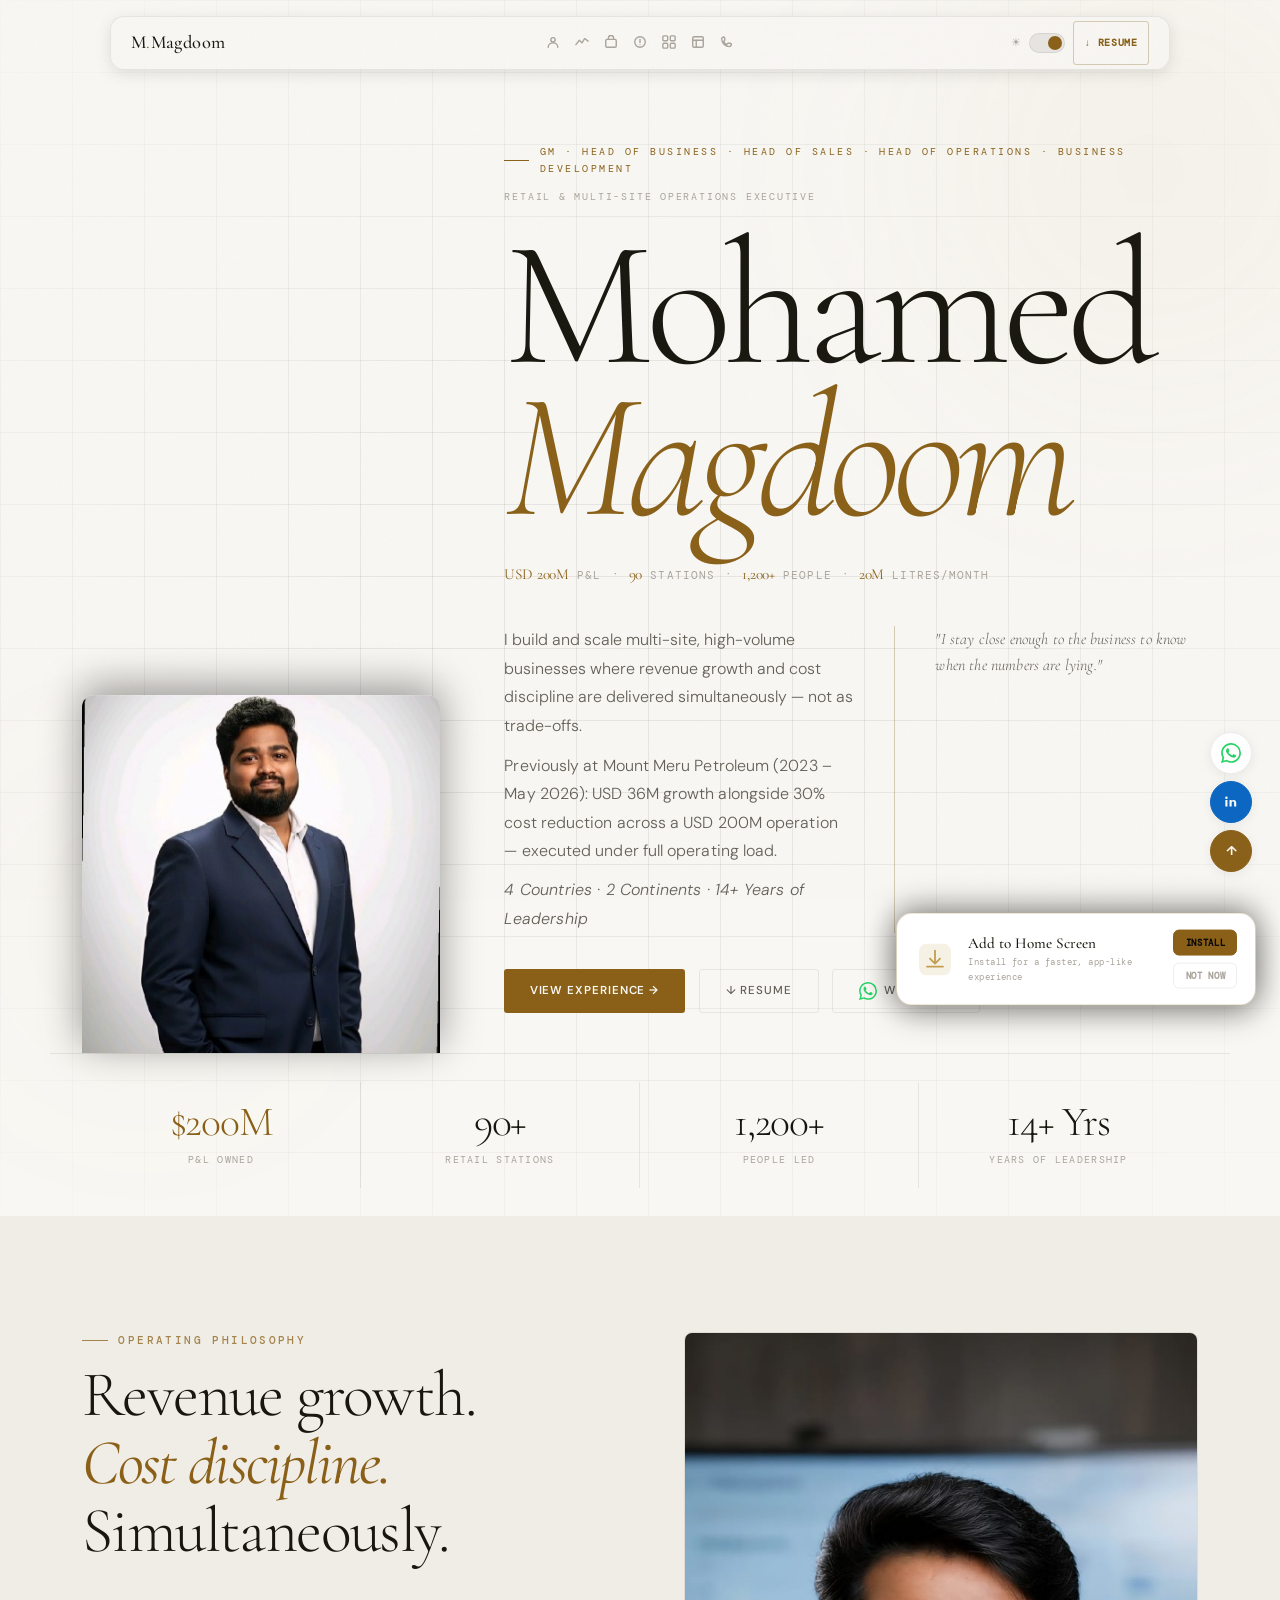
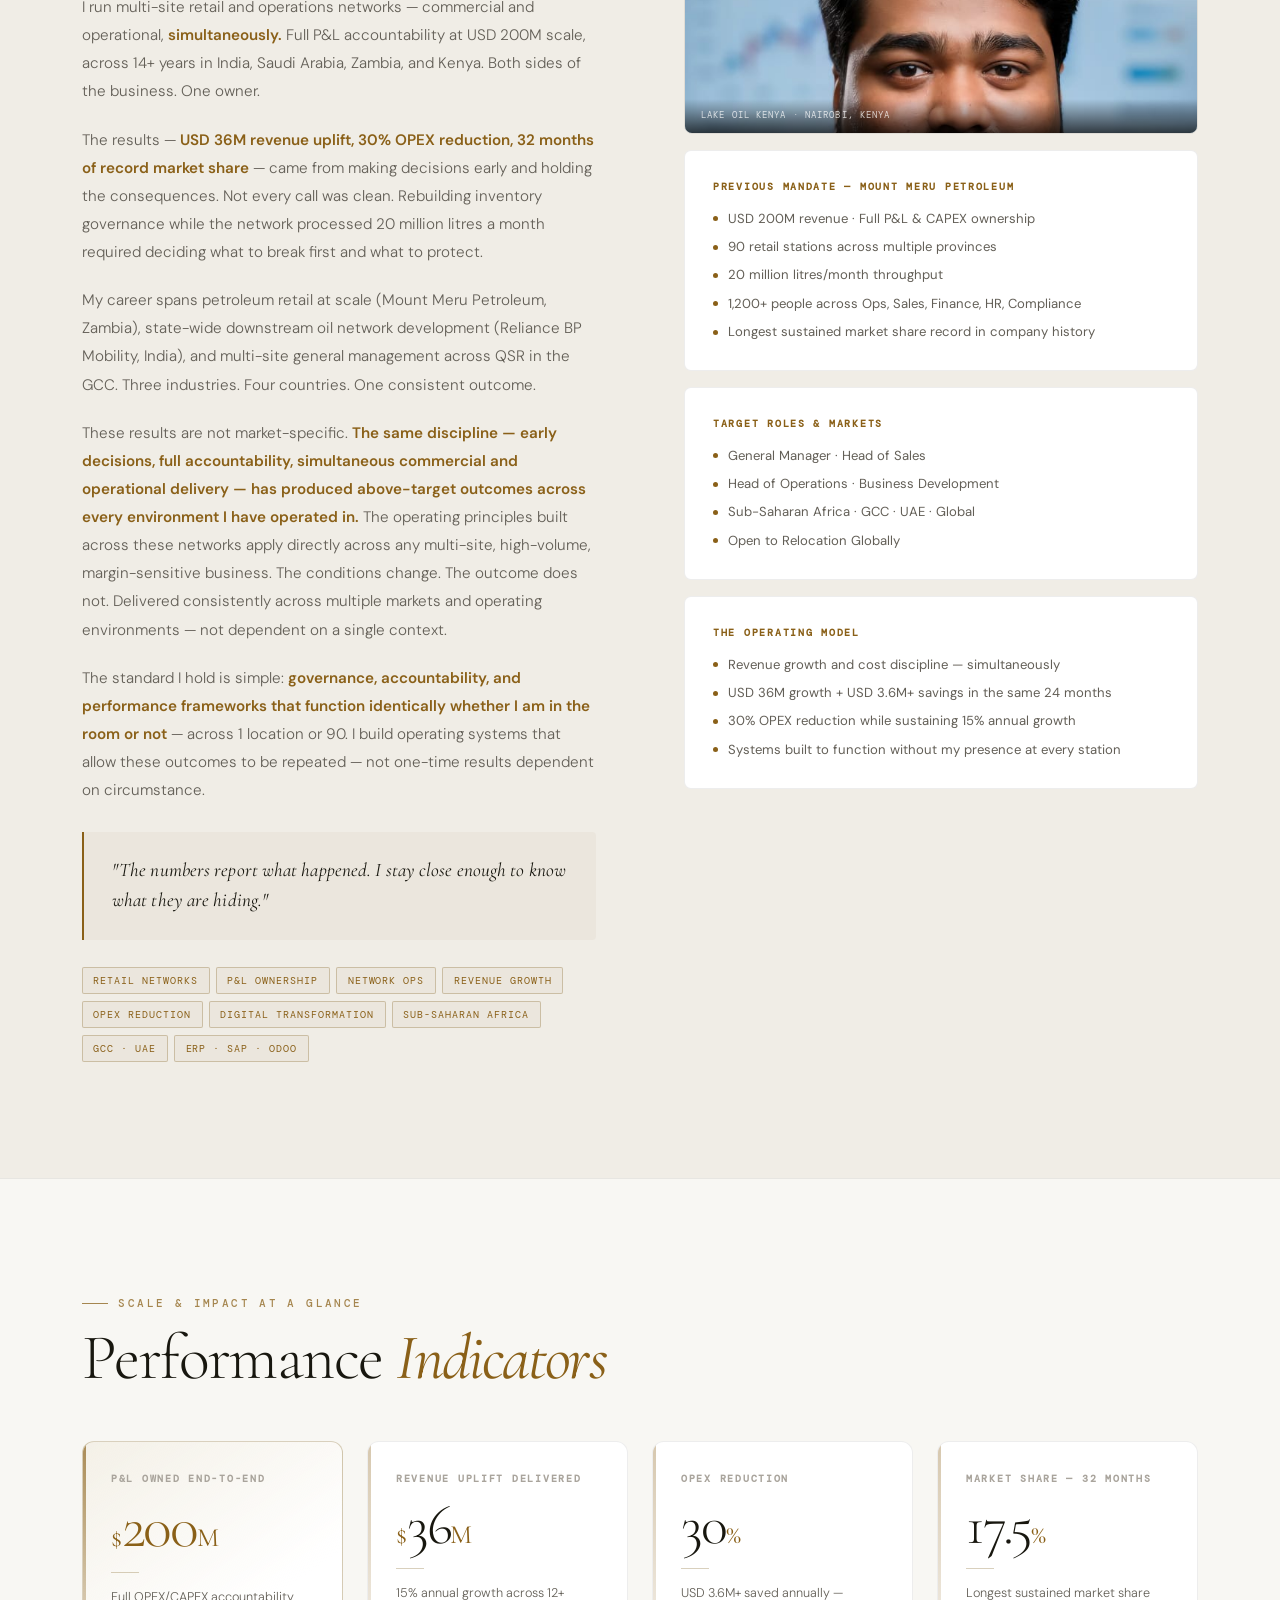
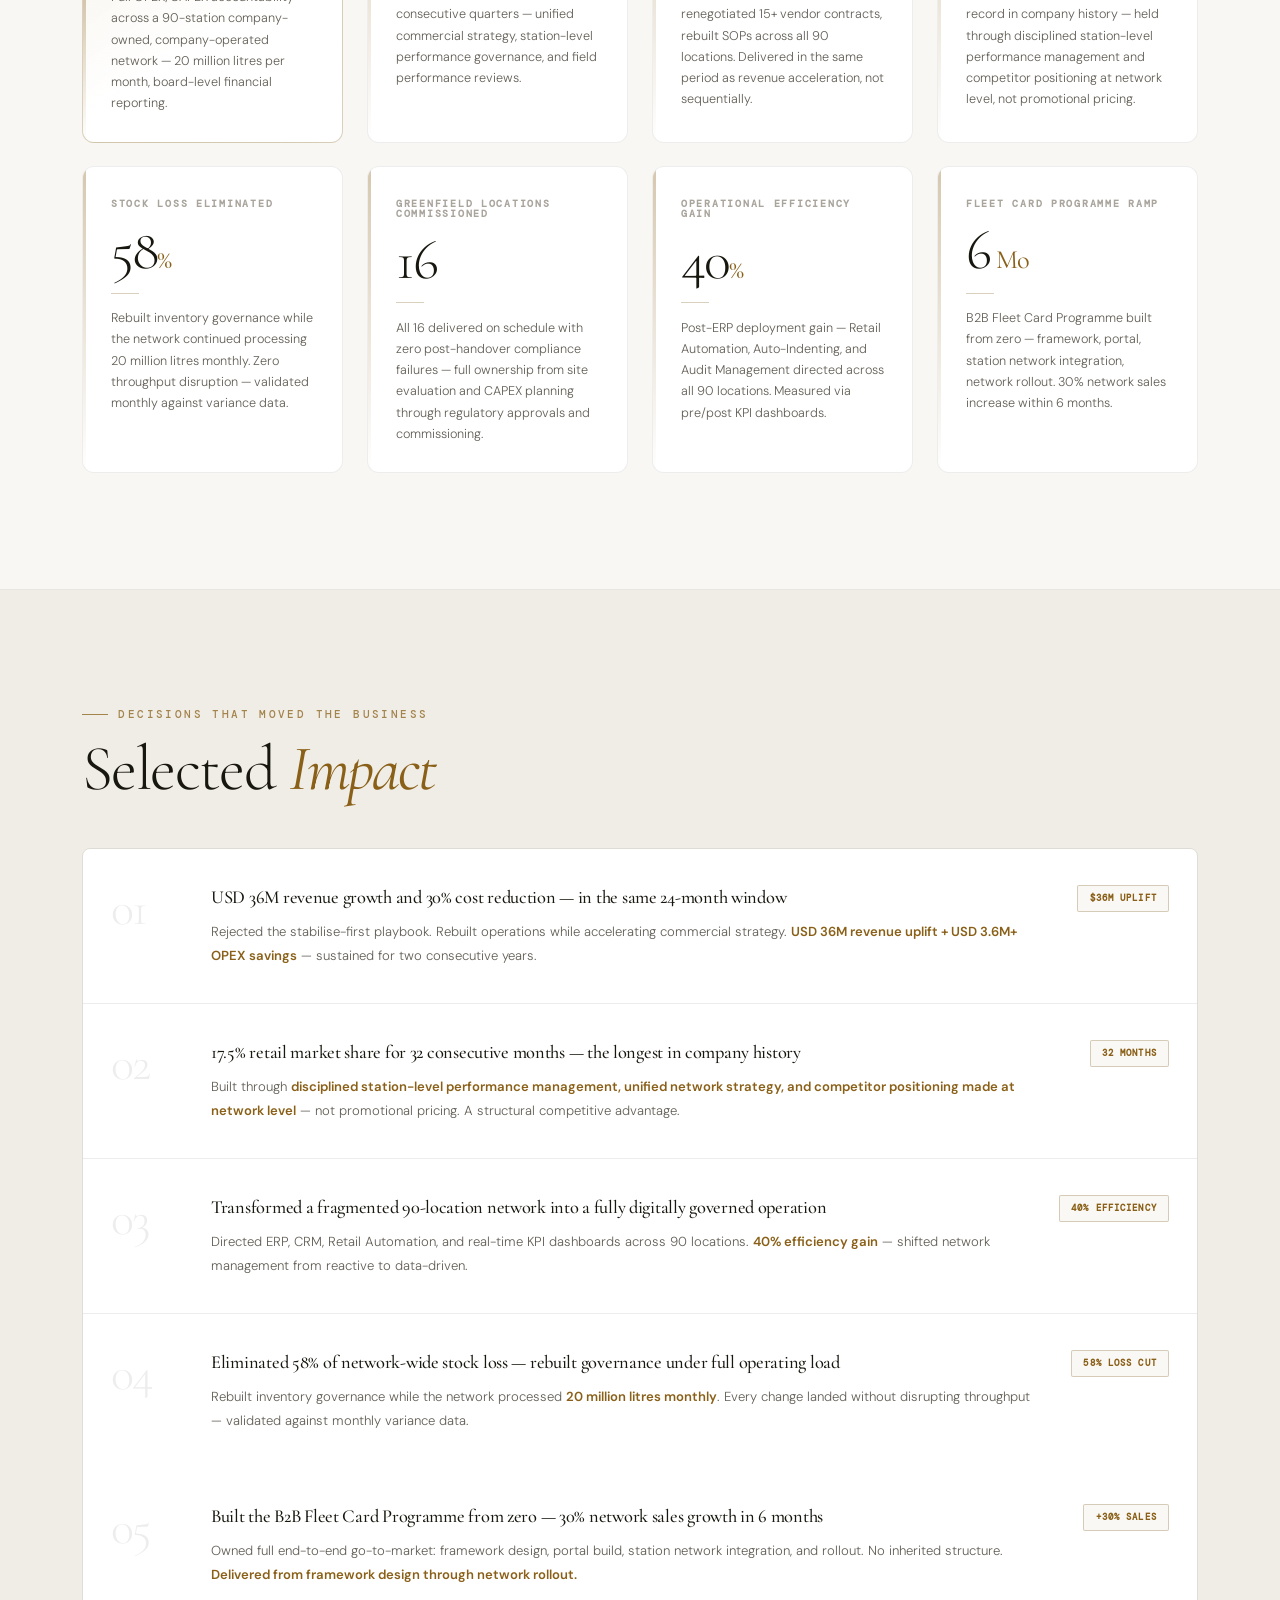
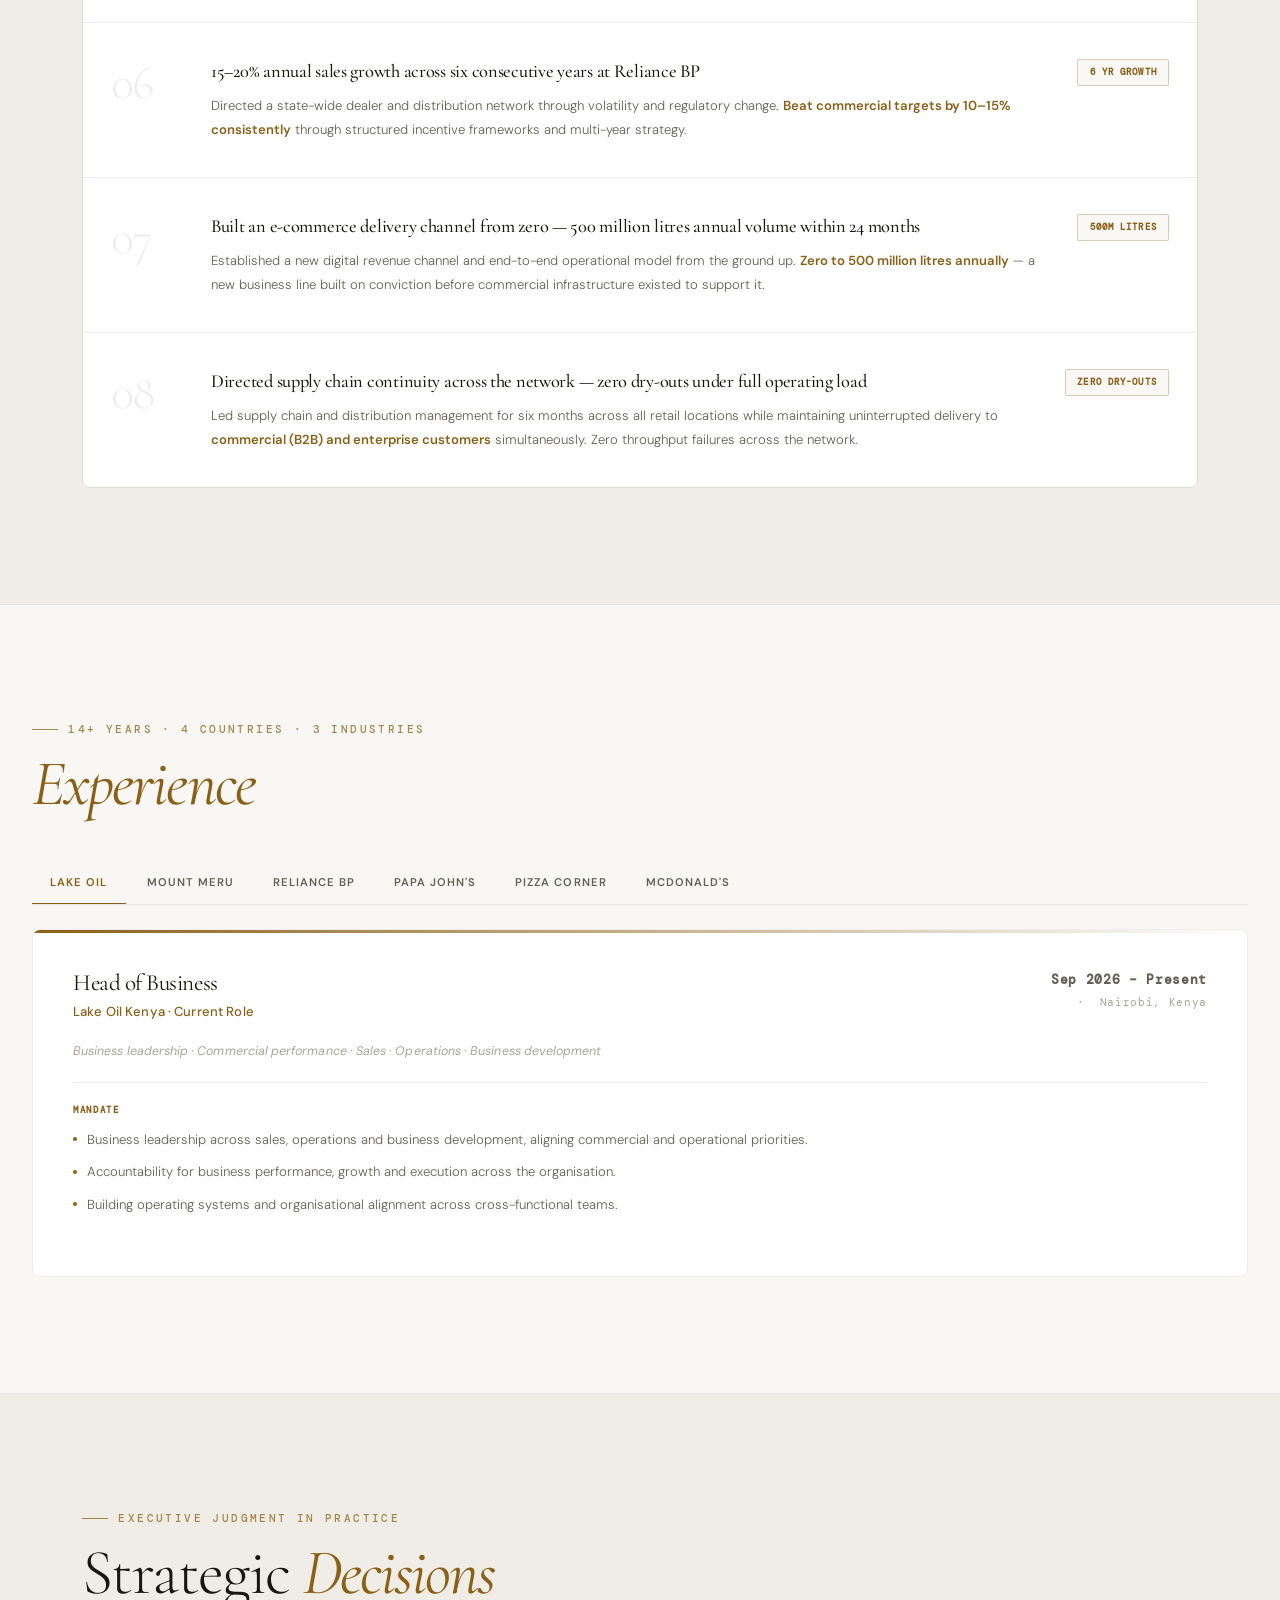
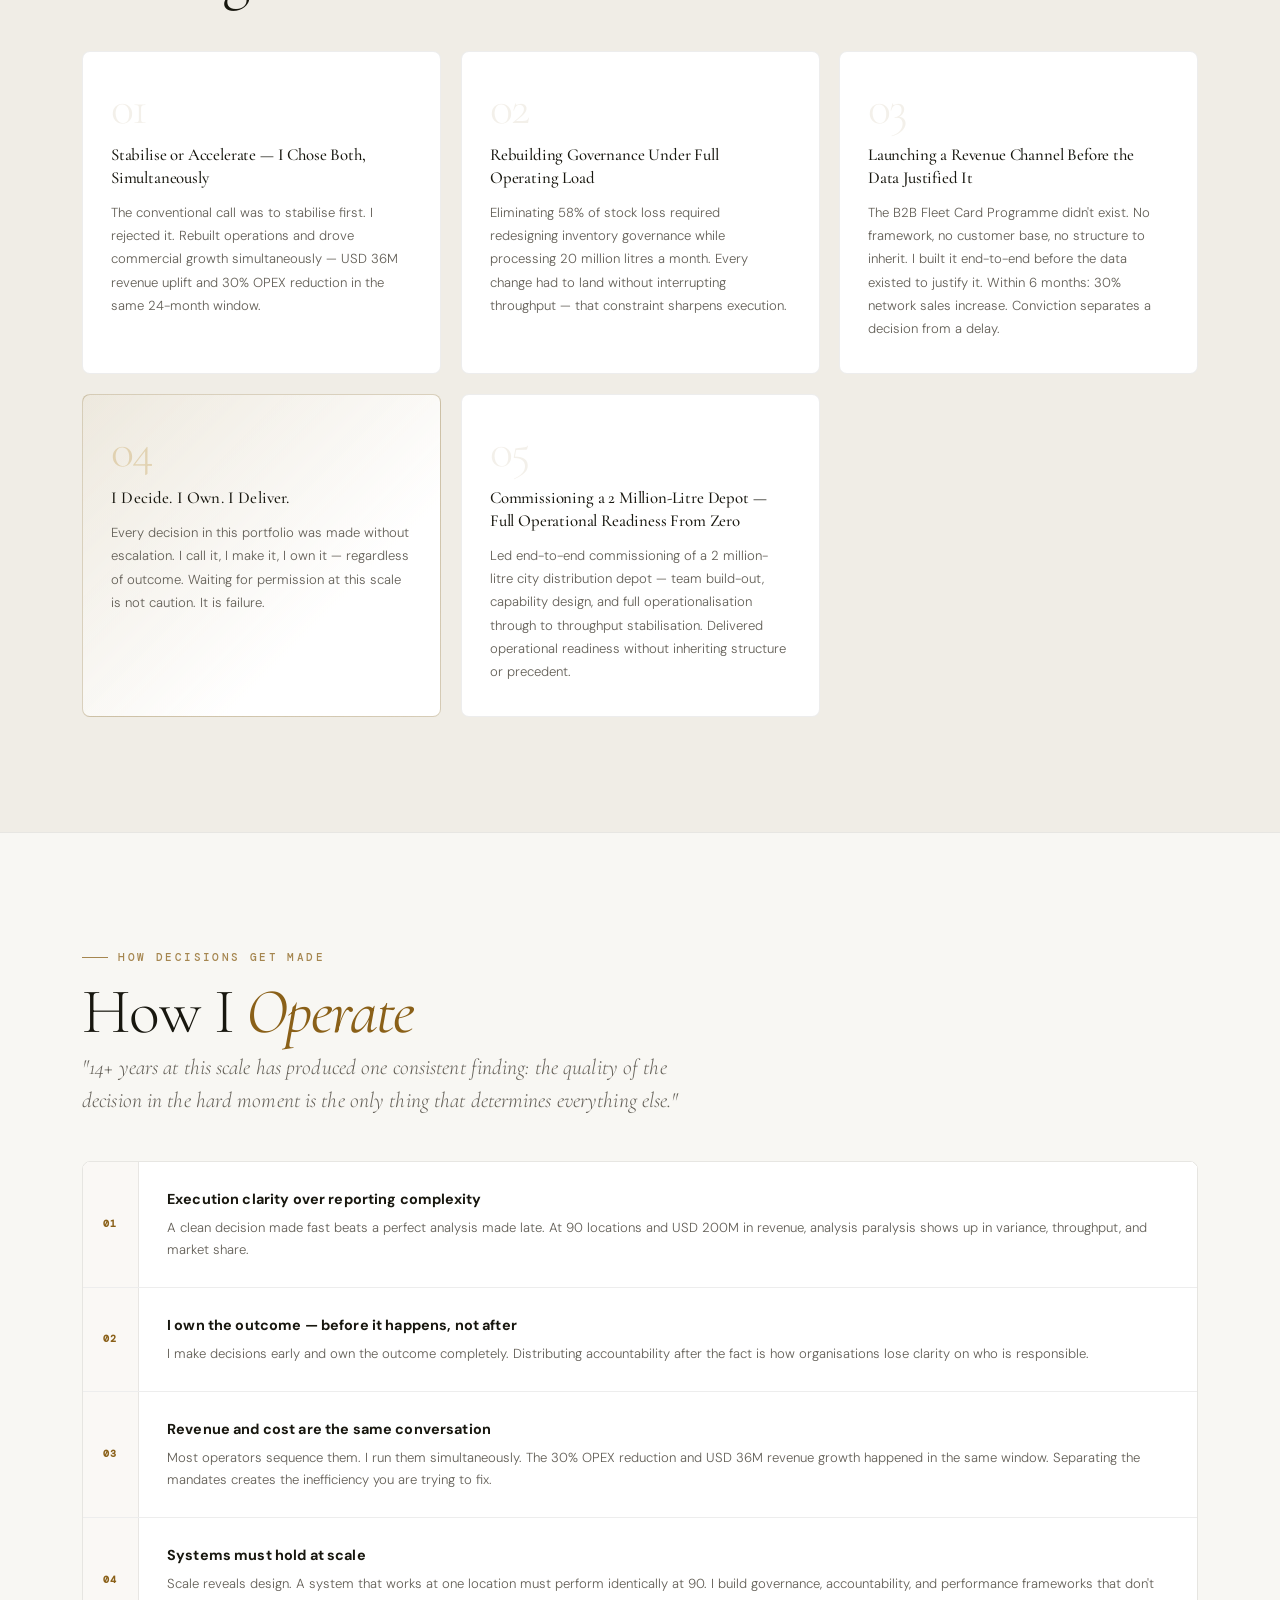
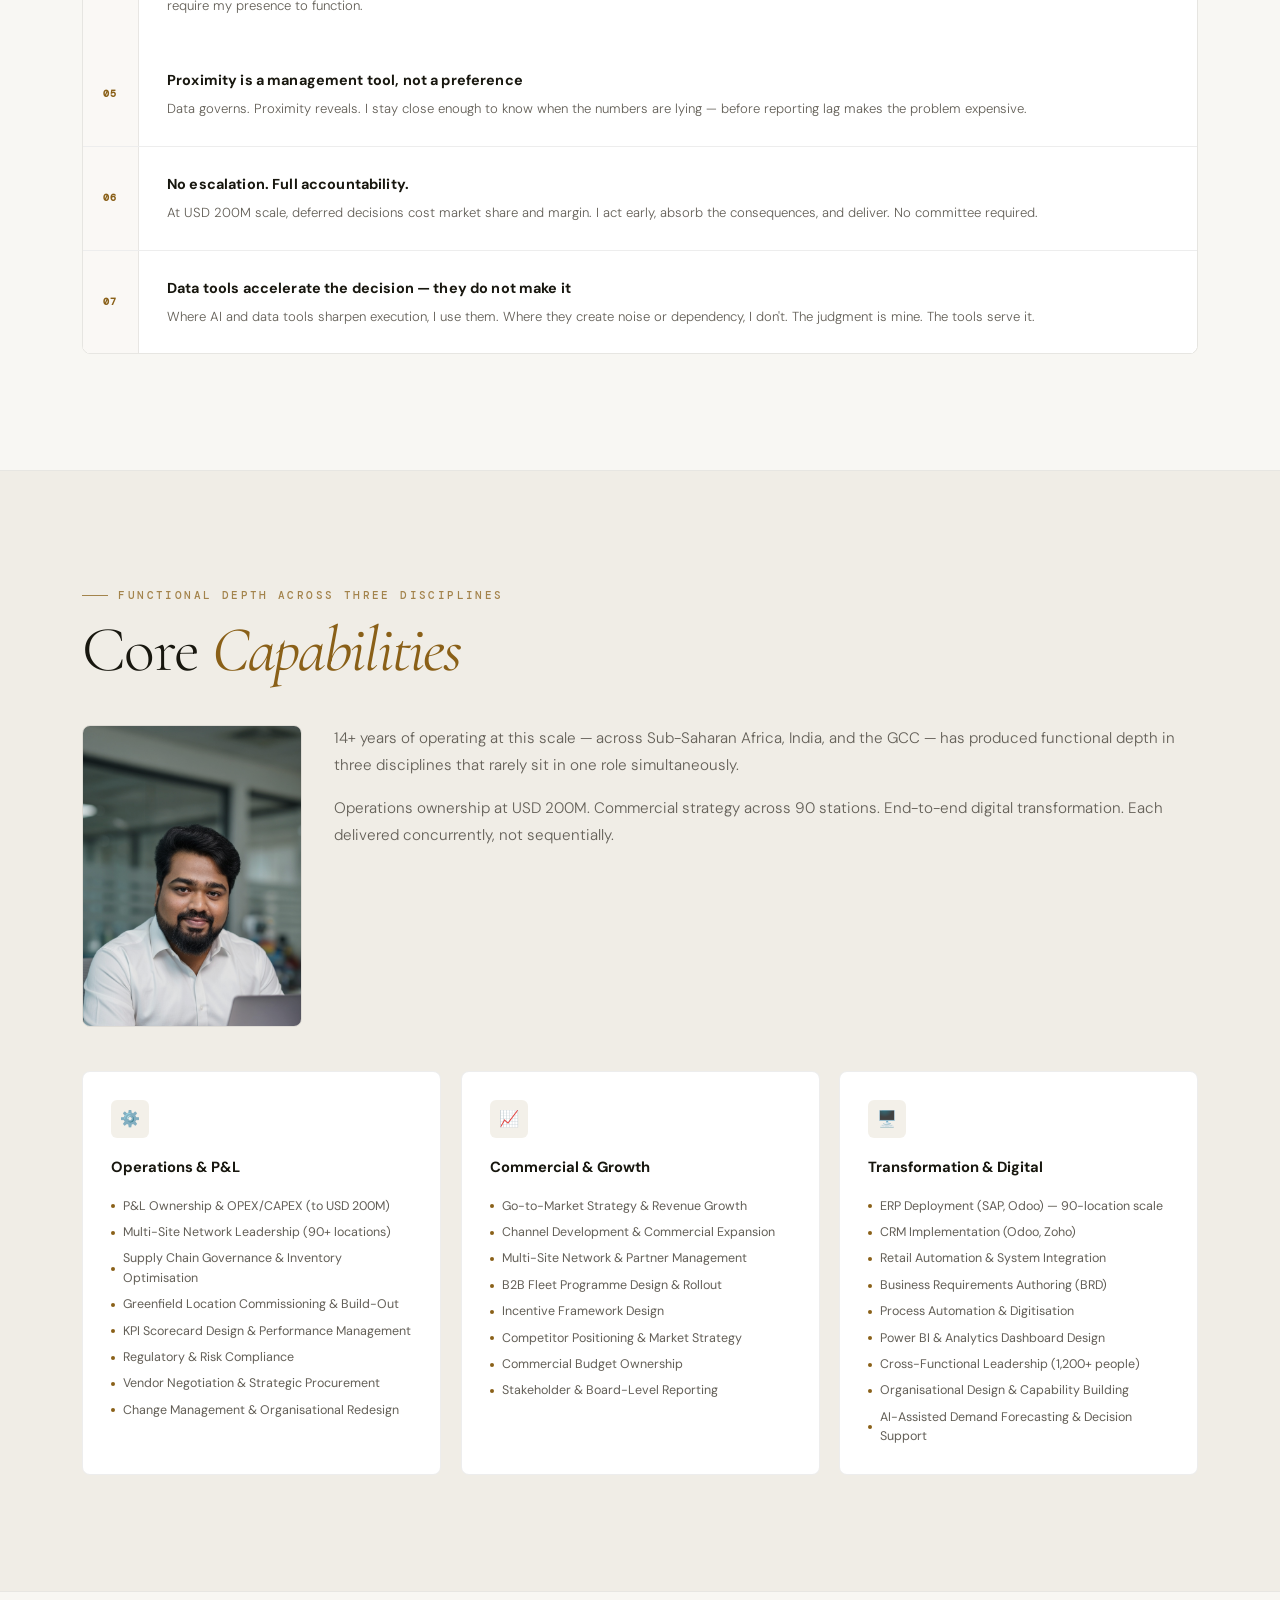
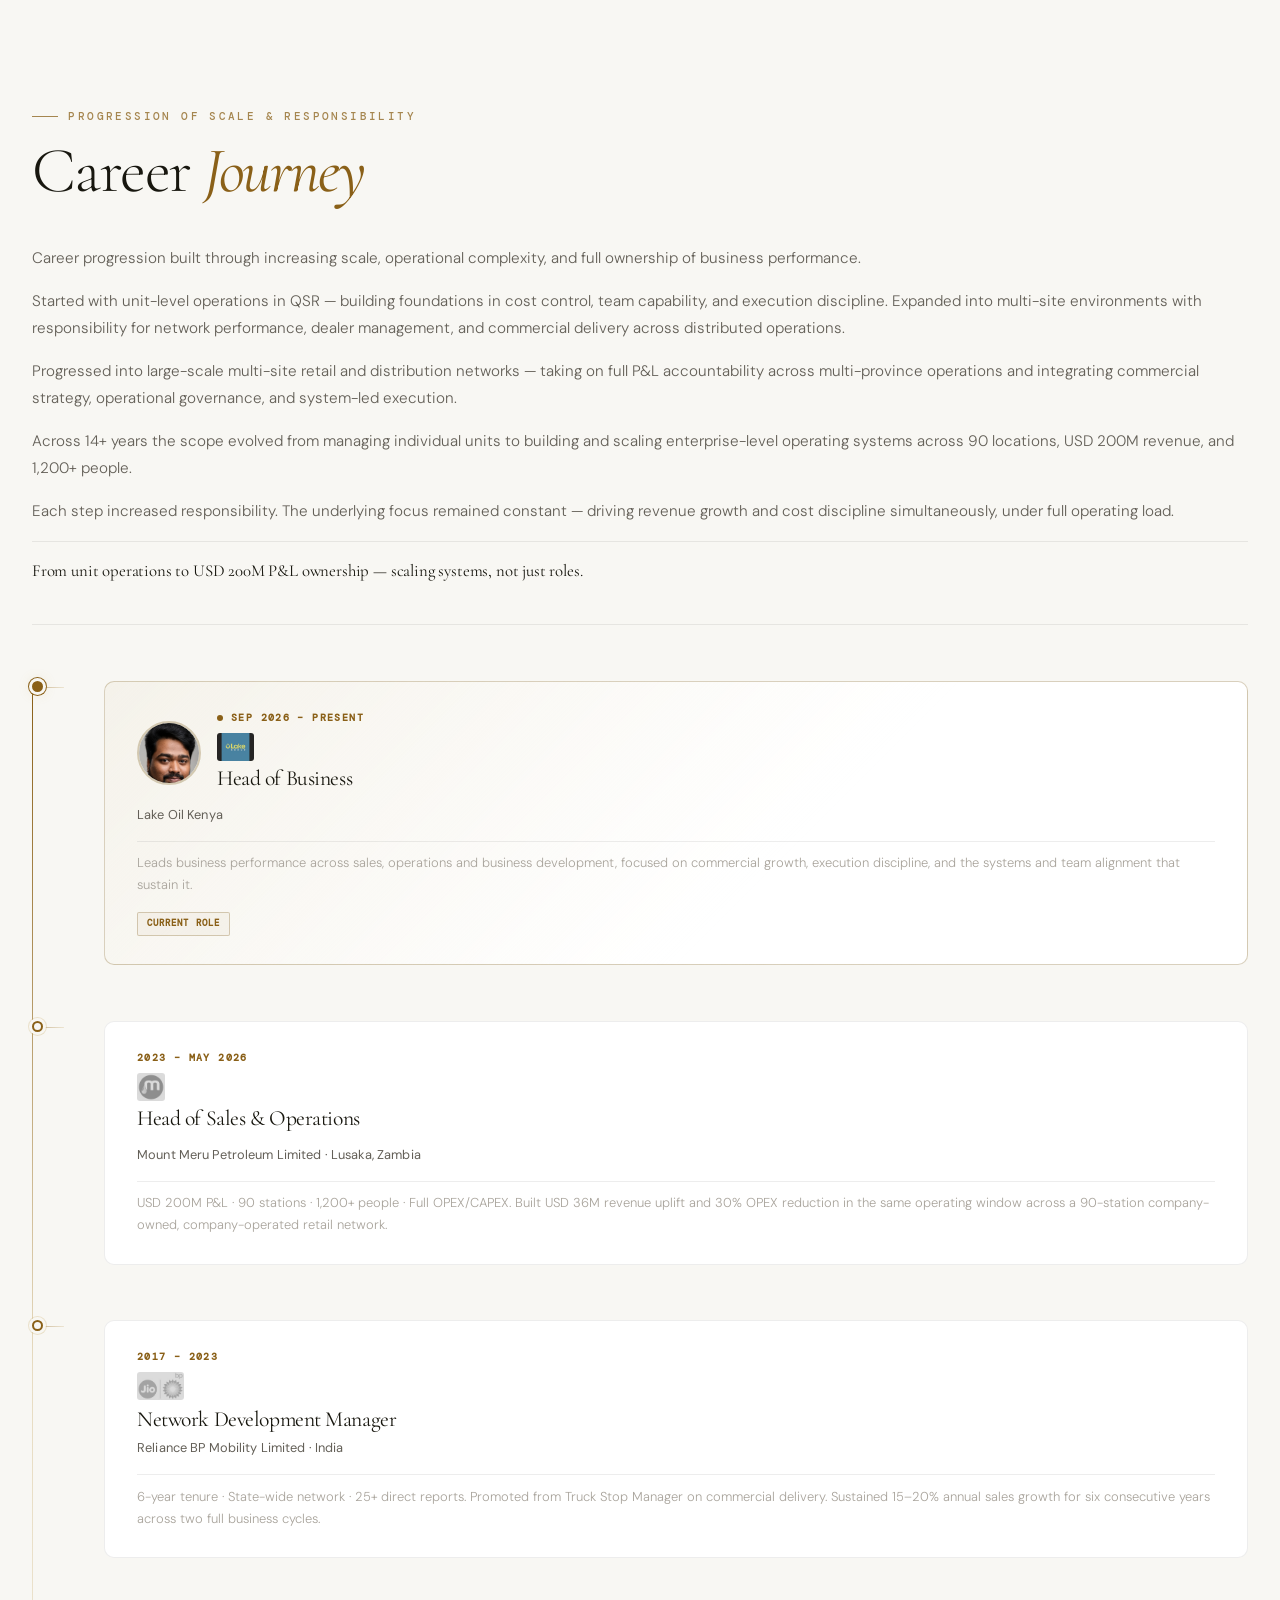
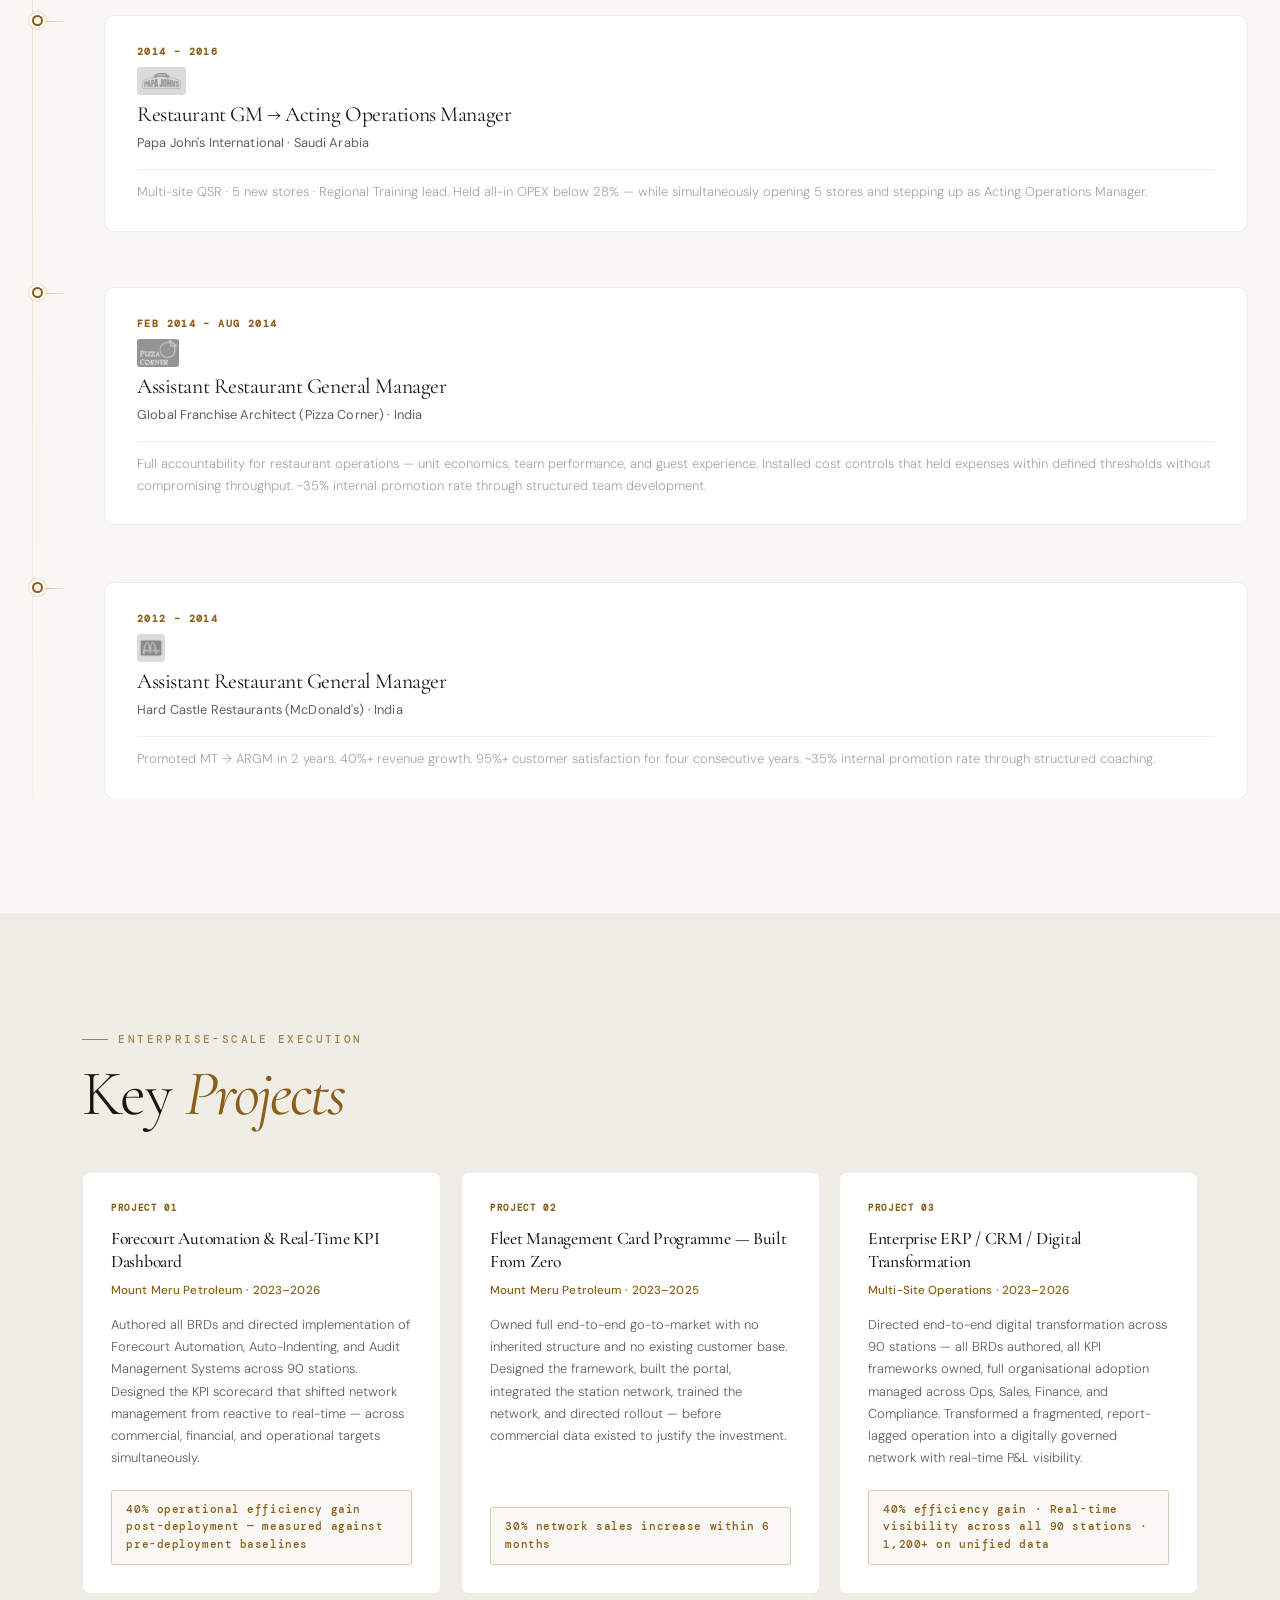
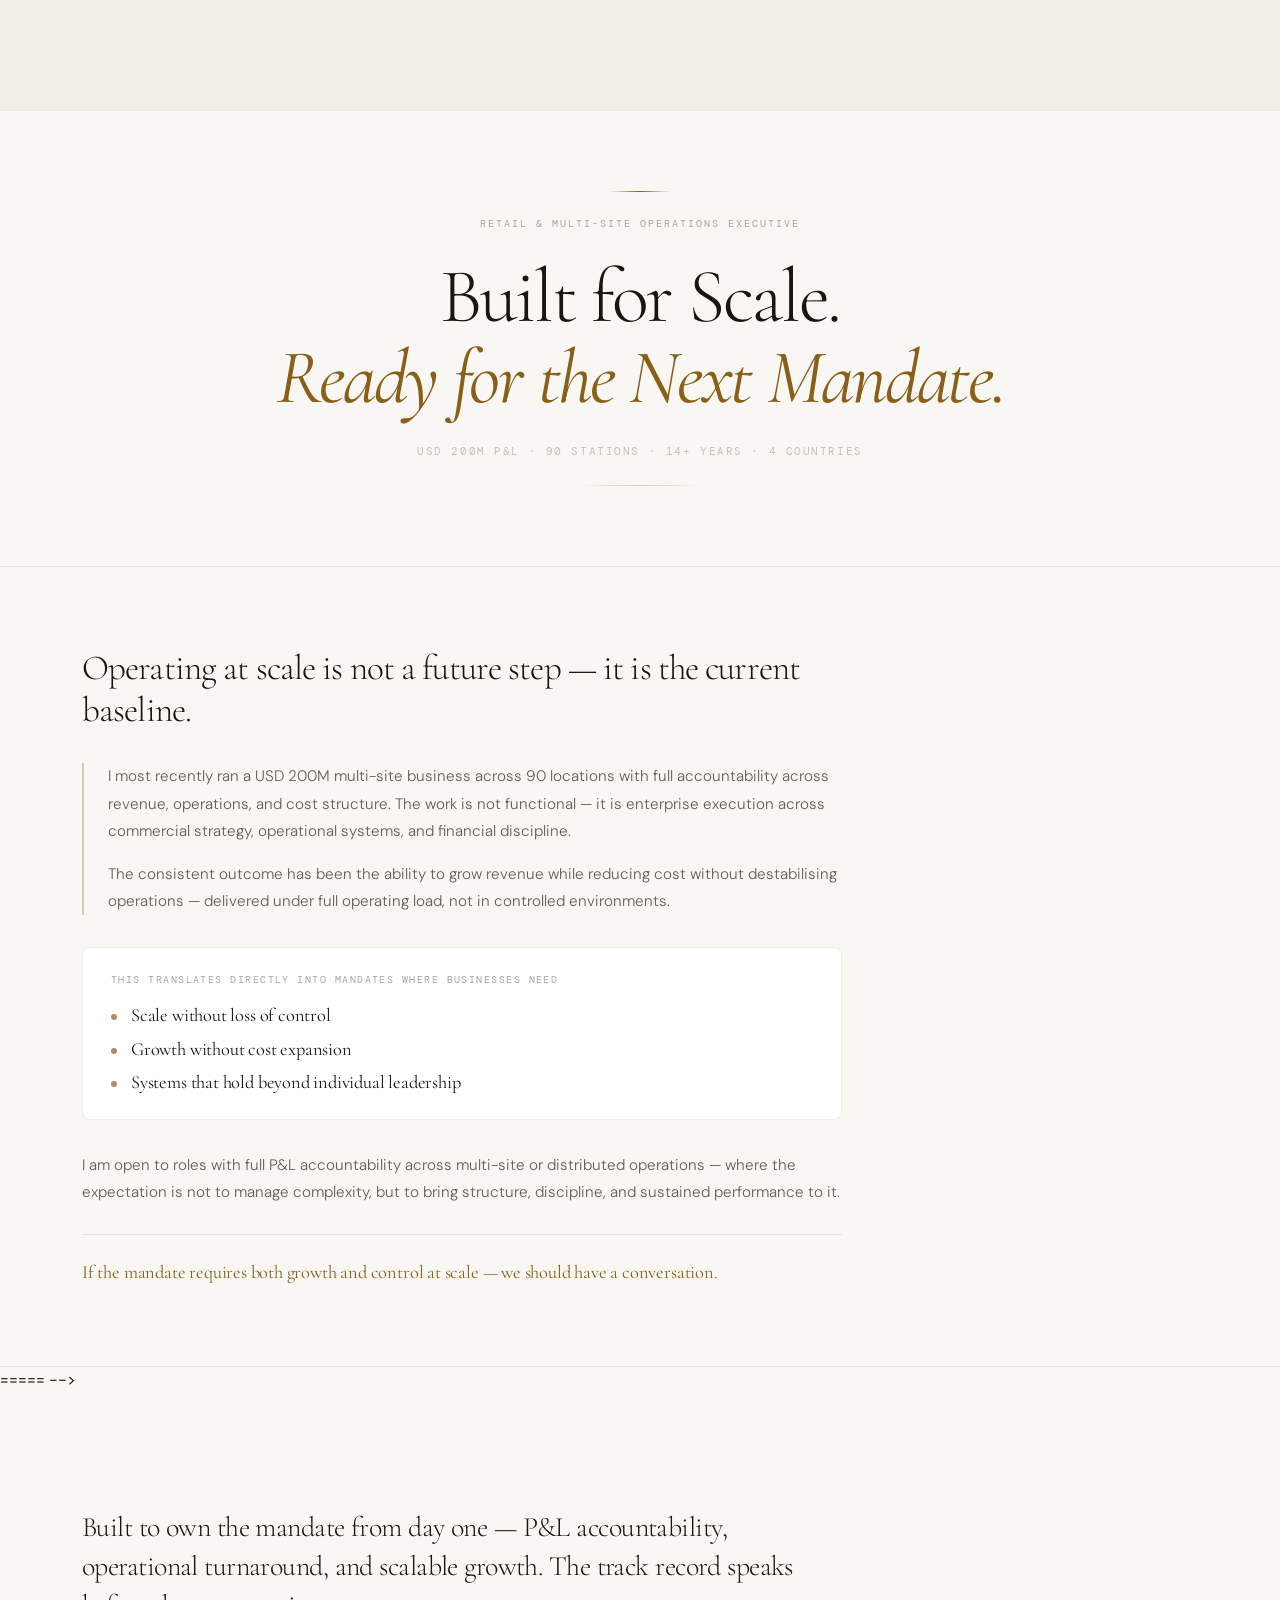
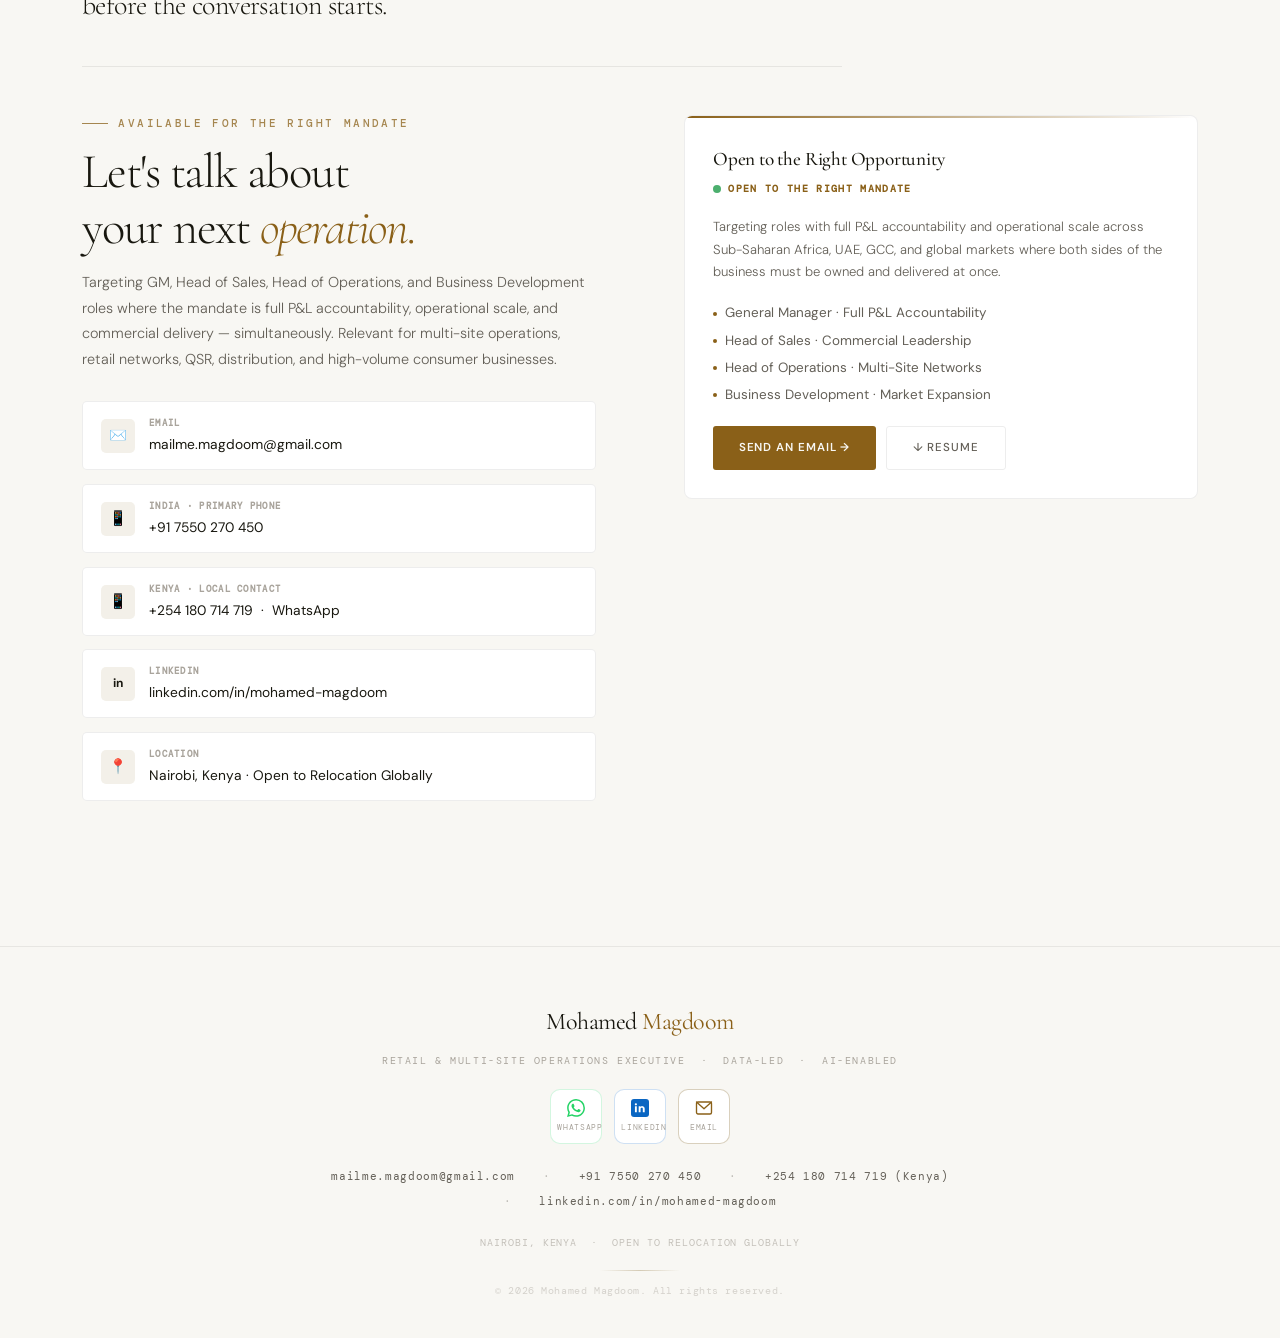
==== commit 7f1fb664: "Update executive positioning and current role" ====
--- a/index.html
+++ b/index.html
@@ -12,8 +12,14 @@
 <meta property="og:title" content="Mohamed Magdoom — Retail & Multi-Site Operations Executive">
 <meta property="og:description" content="Retail & Multi-Site Operations Executive · GM · Head of Business · Head of Sales · Head of Operations · 14+ Years of Leadership · 4 Countries · 2 Continents">
 <meta property="og:url" content="https://mohamedmagdoom.pages.dev/">
-<meta name="twitter:card" content="summary">
-<script type="application/ld+json">{"@context":"https://schema.org","@type":"Person","name":"Mohamed Magdoom","url":"https://mohamedmagdoom.pages.dev/","description":"Retail & Multi-Site Operations Executive with 14+ years of leadership across 4 countries and 2 continents.","jobTitle":"Head of Business","worksFor":{"@type":"Organization","name":"Lake Oil Kenya"},"sameAs":["https://linkedin.com/in/mohamed-magdoom"],"address":{"@type":"PostalAddress","addressCountry":"KE"}}</script>
+<meta property="og:image" content="https://mohamedmagdoom.pages.dev/og-image.png">
+<meta property="og:image:width" content="1200">
+<meta property="og:image:height" content="630">
+<meta property="og:image:alt" content="Mohamed Magdoom — Retail & Multi-Site Operations Executive">
+<meta name="twitter:card" content="summary_large_image">
+<meta name="twitter:image" content="https://mohamedmagdoom.pages.dev/og-image.png">
+<meta name="twitter:image:alt" content="Mohamed Magdoom — Retail & Multi-Site Operations Executive">
+<script type="application/ld+json">{"@context":"https://schema.org","@type":"Person","name":"Mohamed Magdoom","url":"https://mohamedmagdoom.pages.dev/","description":"Retail & Multi-Site Operations Executive with 14+ years of leadership across 4 countries and 2 continents.","jobTitle":"Head of Business","worksFor":{"@type":"Organization","name":"Lake Oil Kenya"},"sameAs":["https://linkedin.com/in/mohamed-magdoom"],"address":{"@type":"PostalAddress","addressLocality":"Nairobi","addressCountry":"KE"}}</script>
   <meta name="theme-color" content="#0a0a0b">
   <meta name="mobile-web-app-capable" content="yes">
   <meta name="apple-mobile-web-app-capable" content="yes">
@@ -4920,7 +4926,7 @@
       <div>
         <div class="about-img-card">
           <img src="[data-uri]" alt="Mohamed Magdoom — Executive Presentation">
-          <div class="about-img-label">Lake Oil Kenya · Kenya</div>
+          <div class="about-img-label">Lake Oil Kenya · Nairobi, Kenya</div>
         </div>
         <div class="mandate reveal">
           <h4>Previous Mandate — Mount Meru Petroleum</h4>
@@ -5125,7 +5131,7 @@
             <div class="cc-role">Head of Business</div>
             <div class="cc-co">Lake Oil Kenya · Current Role</div>
           </div>
-          <div class="cc-per"><strong>Sep 2026 – Present</strong> &nbsp;·&nbsp; Kenya</div>
+          <div class="cc-per"><strong>Sep 2026 – Present</strong> &nbsp;·&nbsp; Nairobi, Kenya</div>
         </div>
         <div class="cc-ctx">Business leadership · Commercial performance · Sales · Operations · Business development</div>
         <div class="cc-sec">
@@ -5691,7 +5697,7 @@
           </a>
           <div class="ci">
             <div class="ci-ico">📍</div>
-            <div><div class="ci-lbl">Location</div><div class="ci-val">Kenya · Open to Relocation Globally</div></div>
+            <div><div class="ci-lbl">Location</div><div class="ci-val">Nairobi, Kenya · Open to Relocation Globally</div></div>
           </div>
         </div>
       </div>
@@ -5750,7 +5756,7 @@
     </div>
 
     <!-- Location -->
-    <div class="exec-footer-location">Kenya &nbsp;·&nbsp; Open to Relocation Globally</div>
+    <div class="exec-footer-location">Nairobi, Kenya &nbsp;·&nbsp; Open to Relocation Globally</div>
 
     <!-- Divider -->
     <div class="exec-footer-rule"></div>
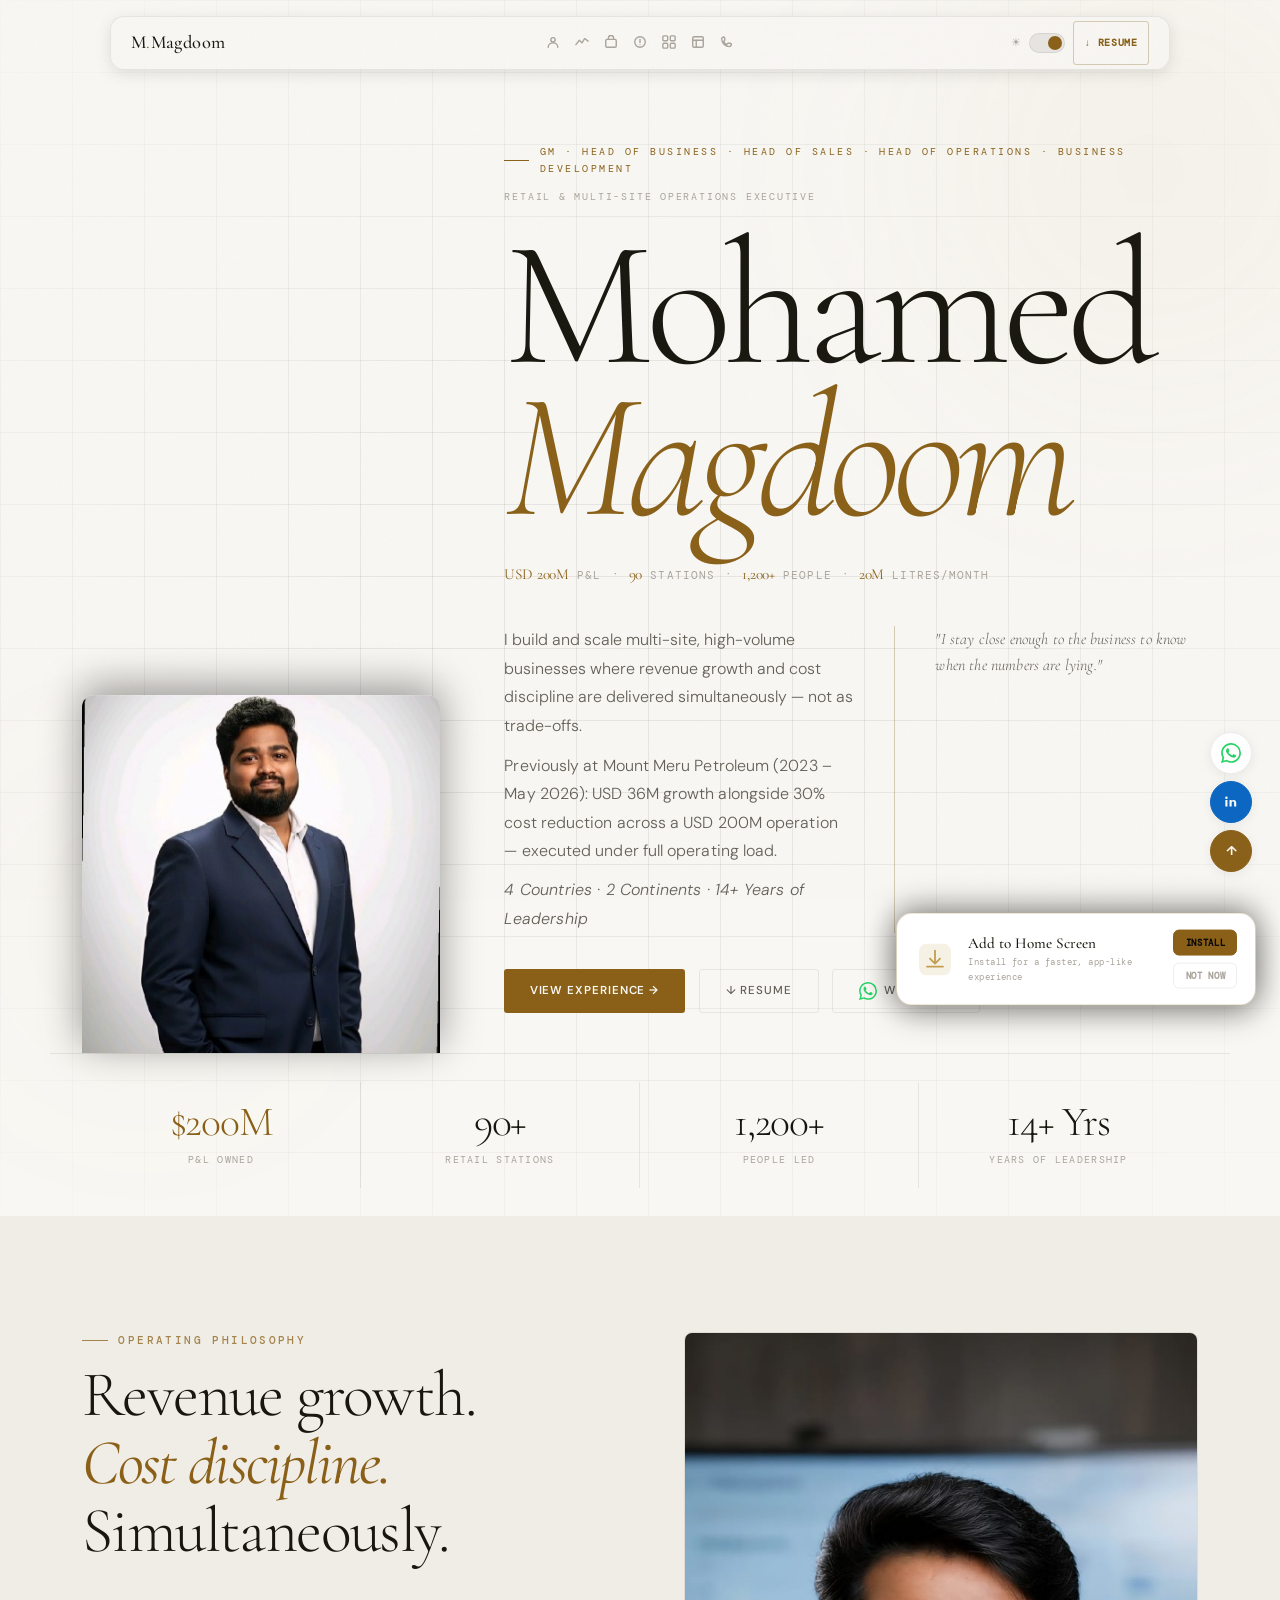
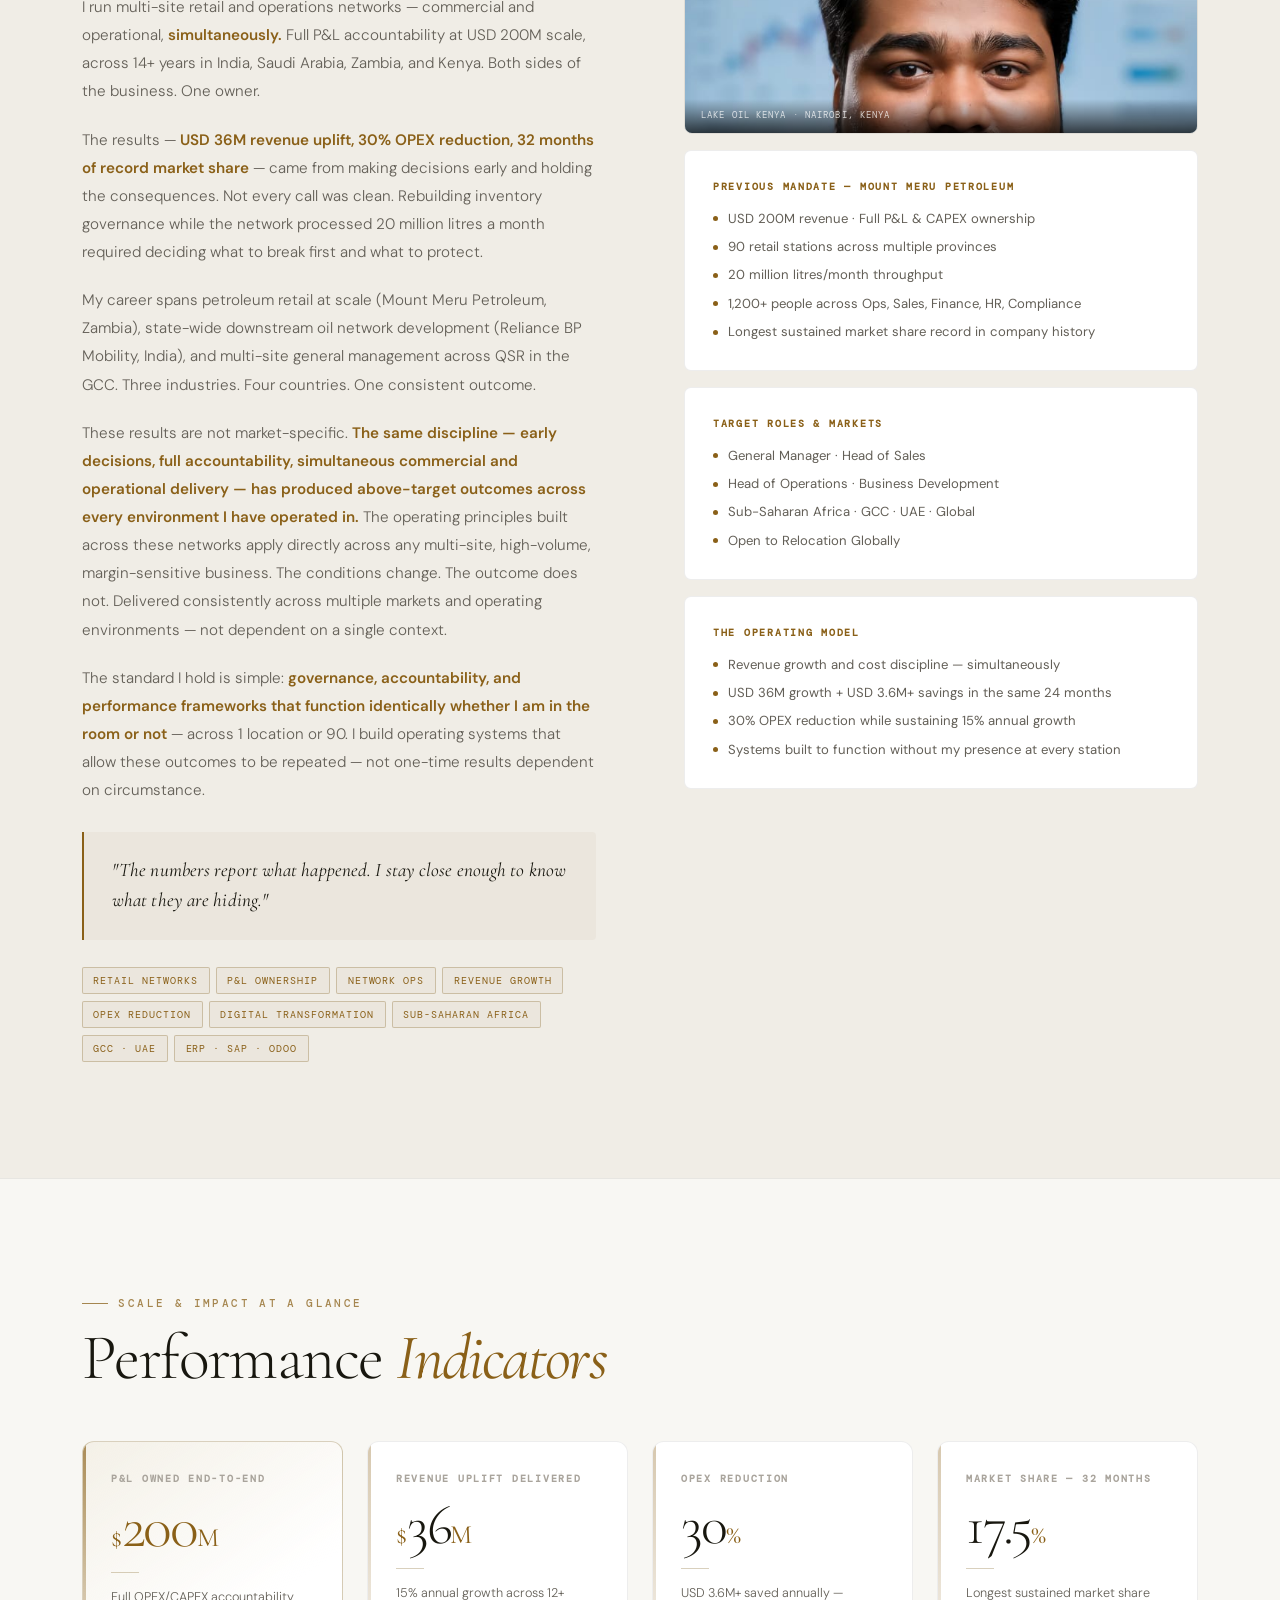
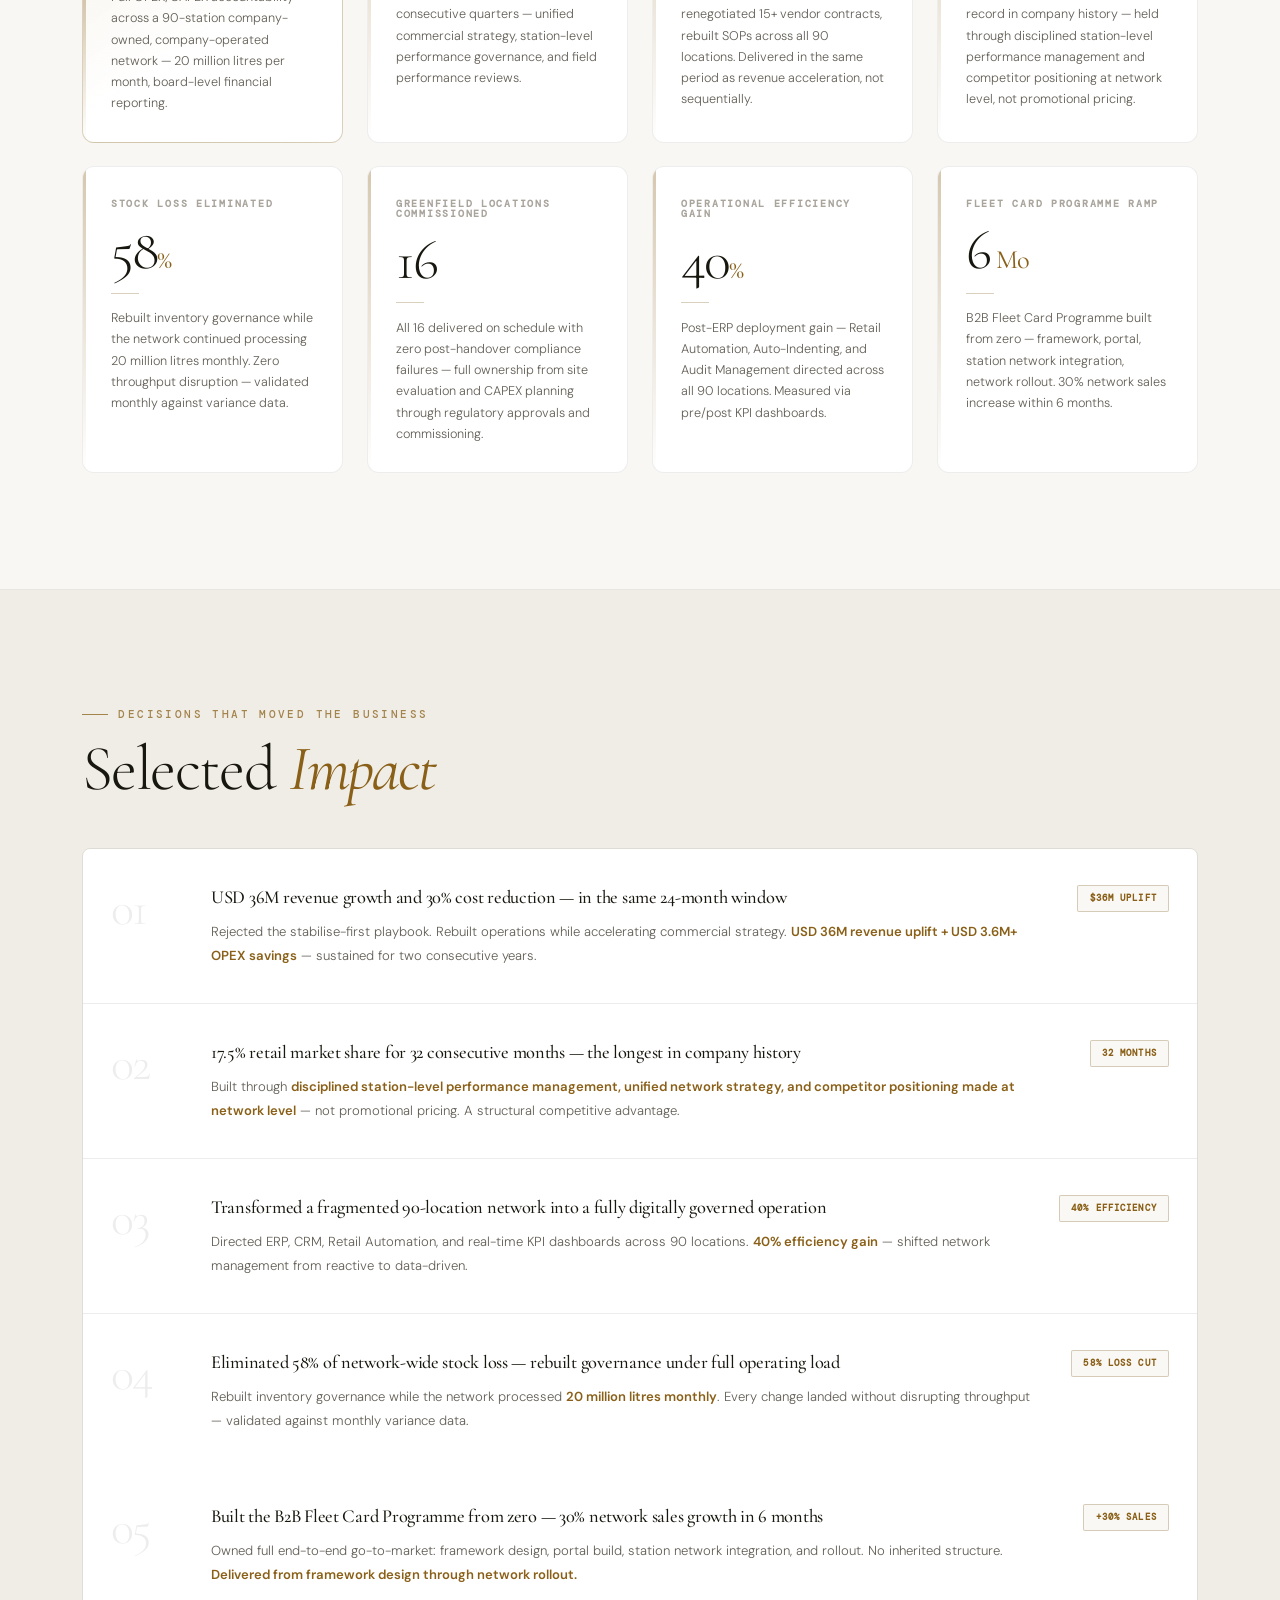
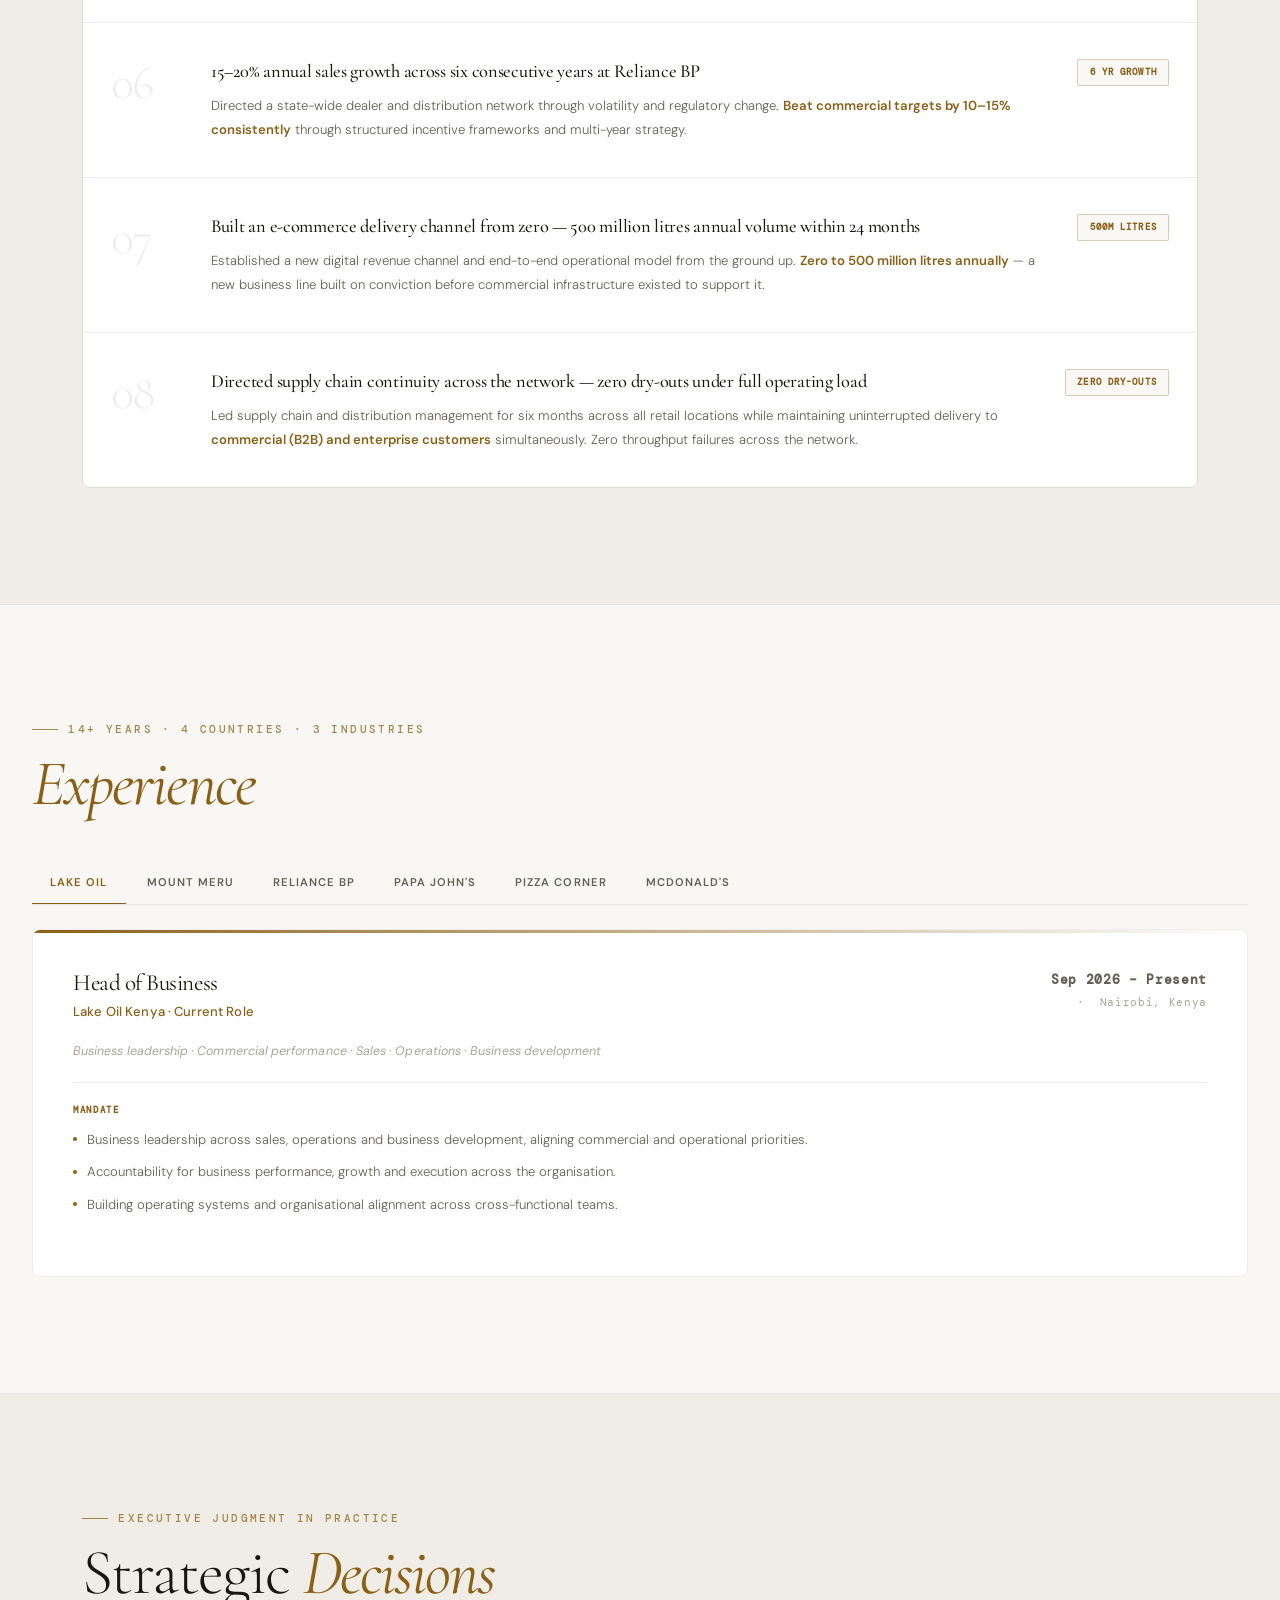
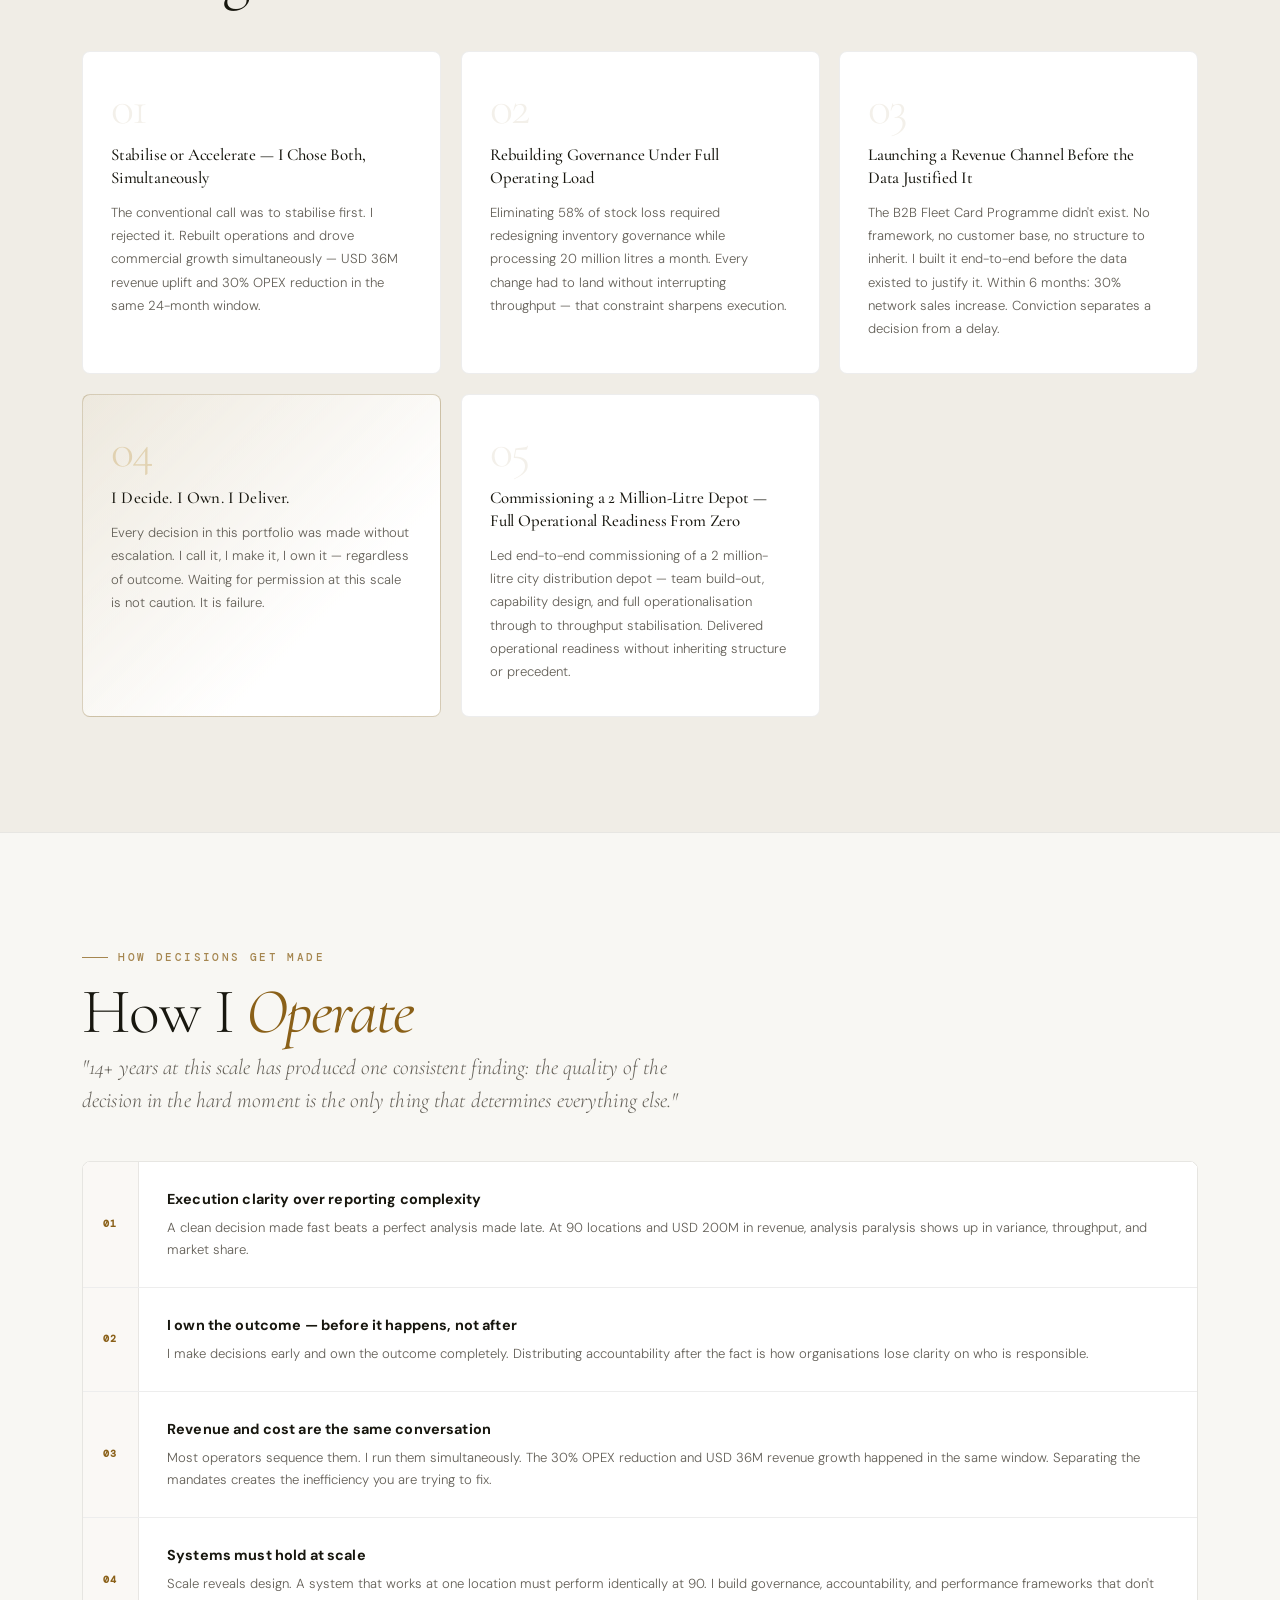
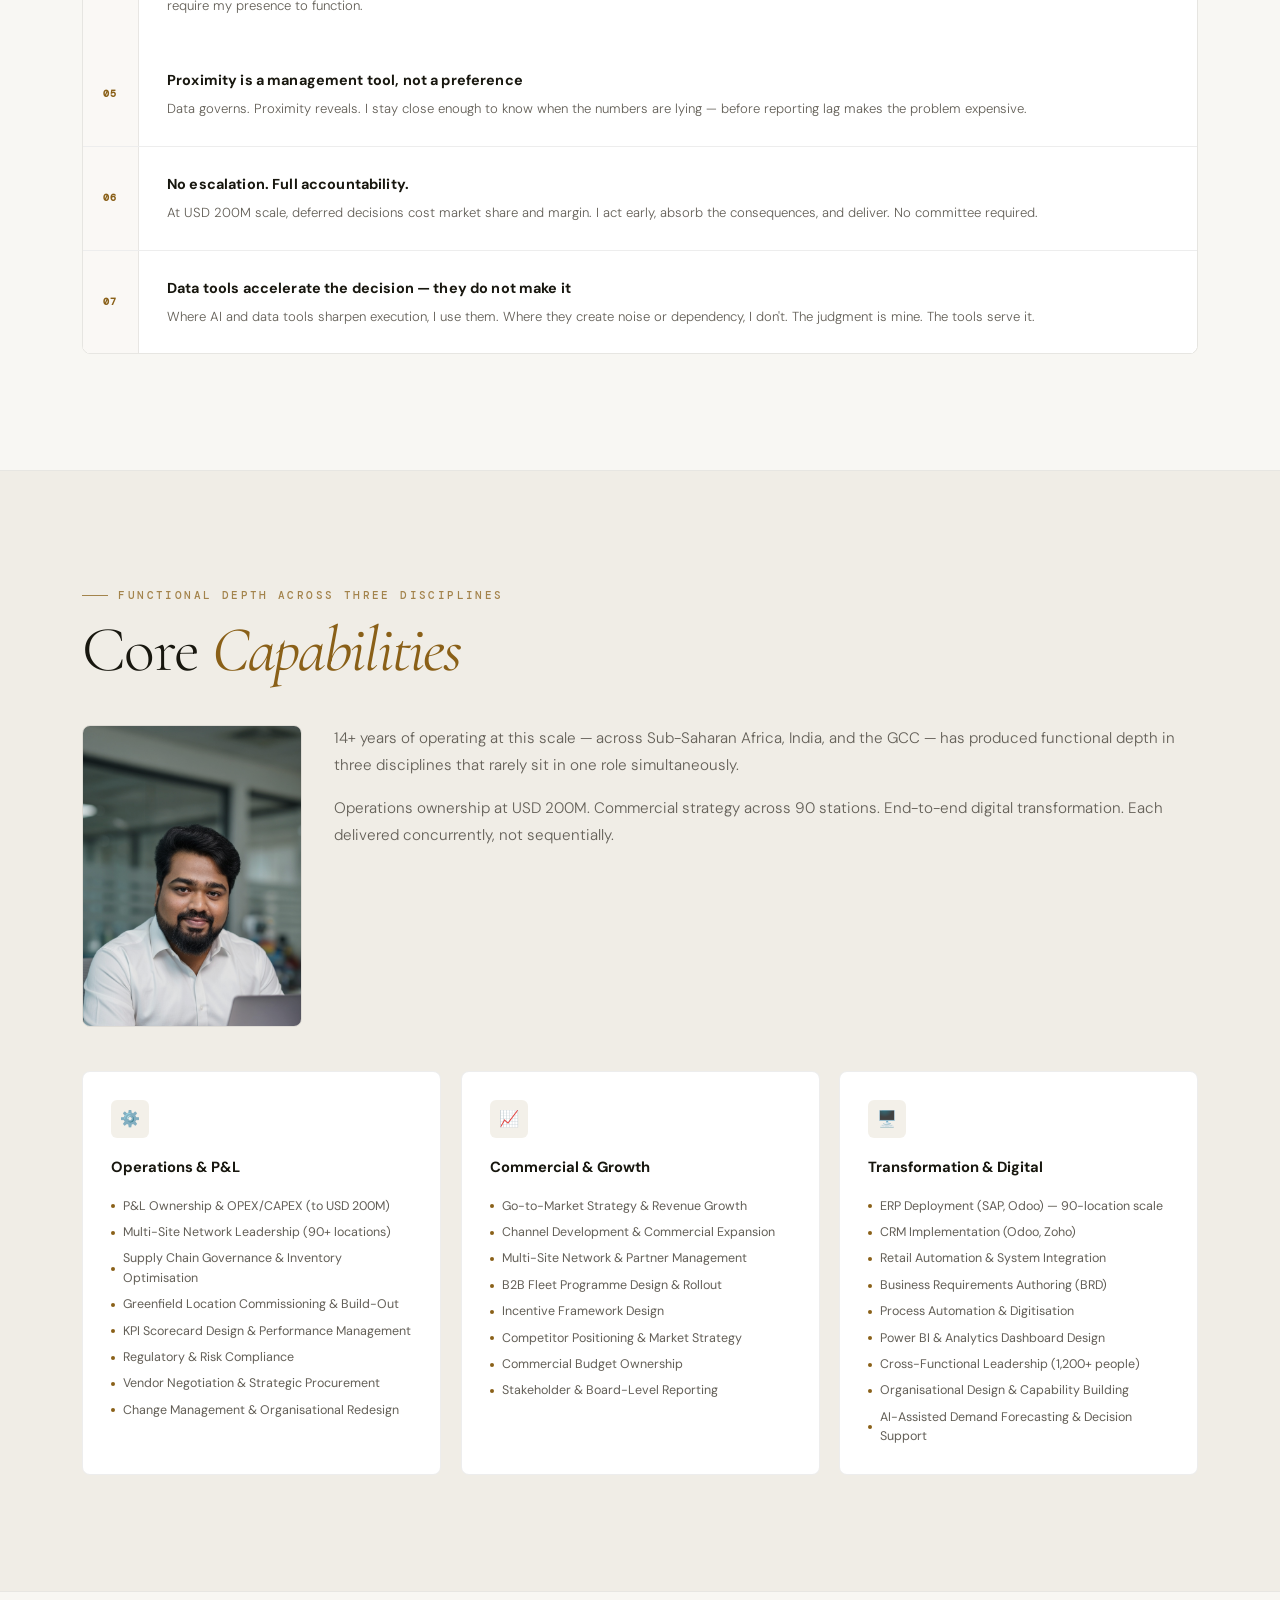
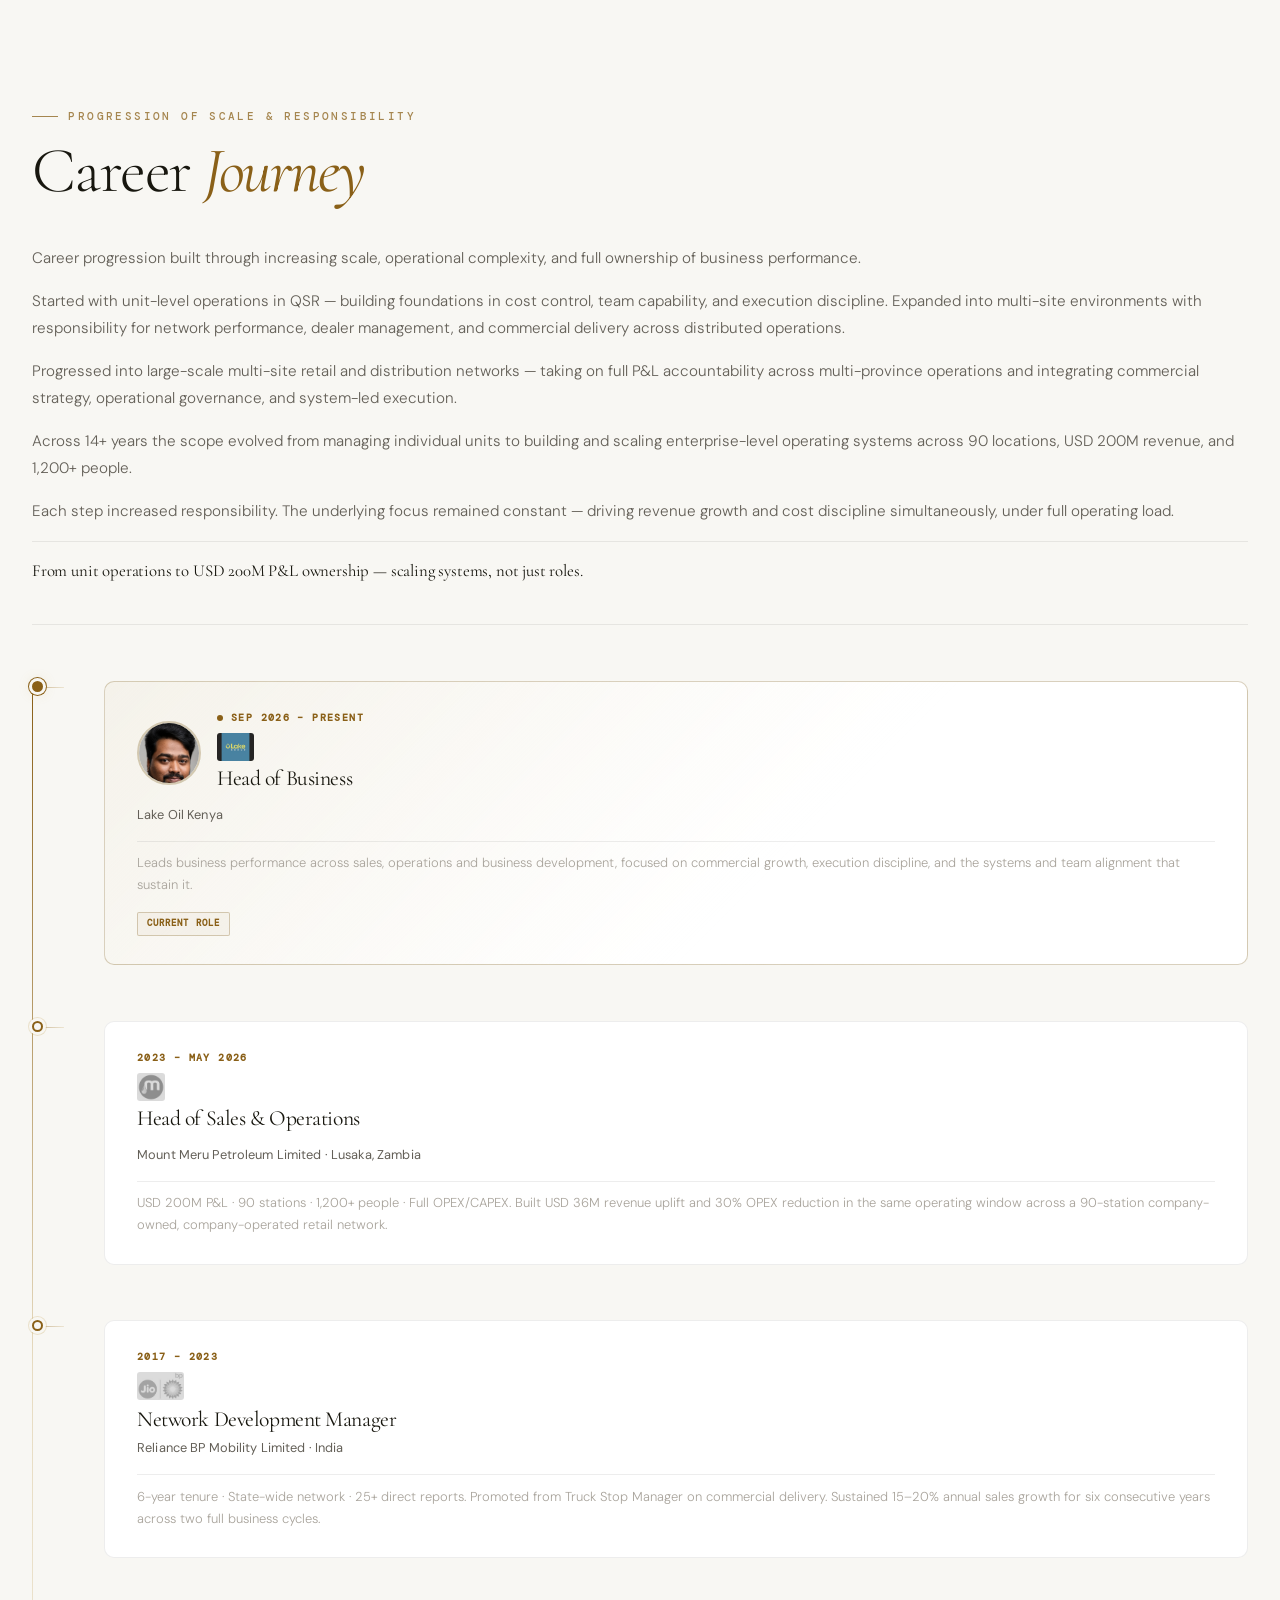
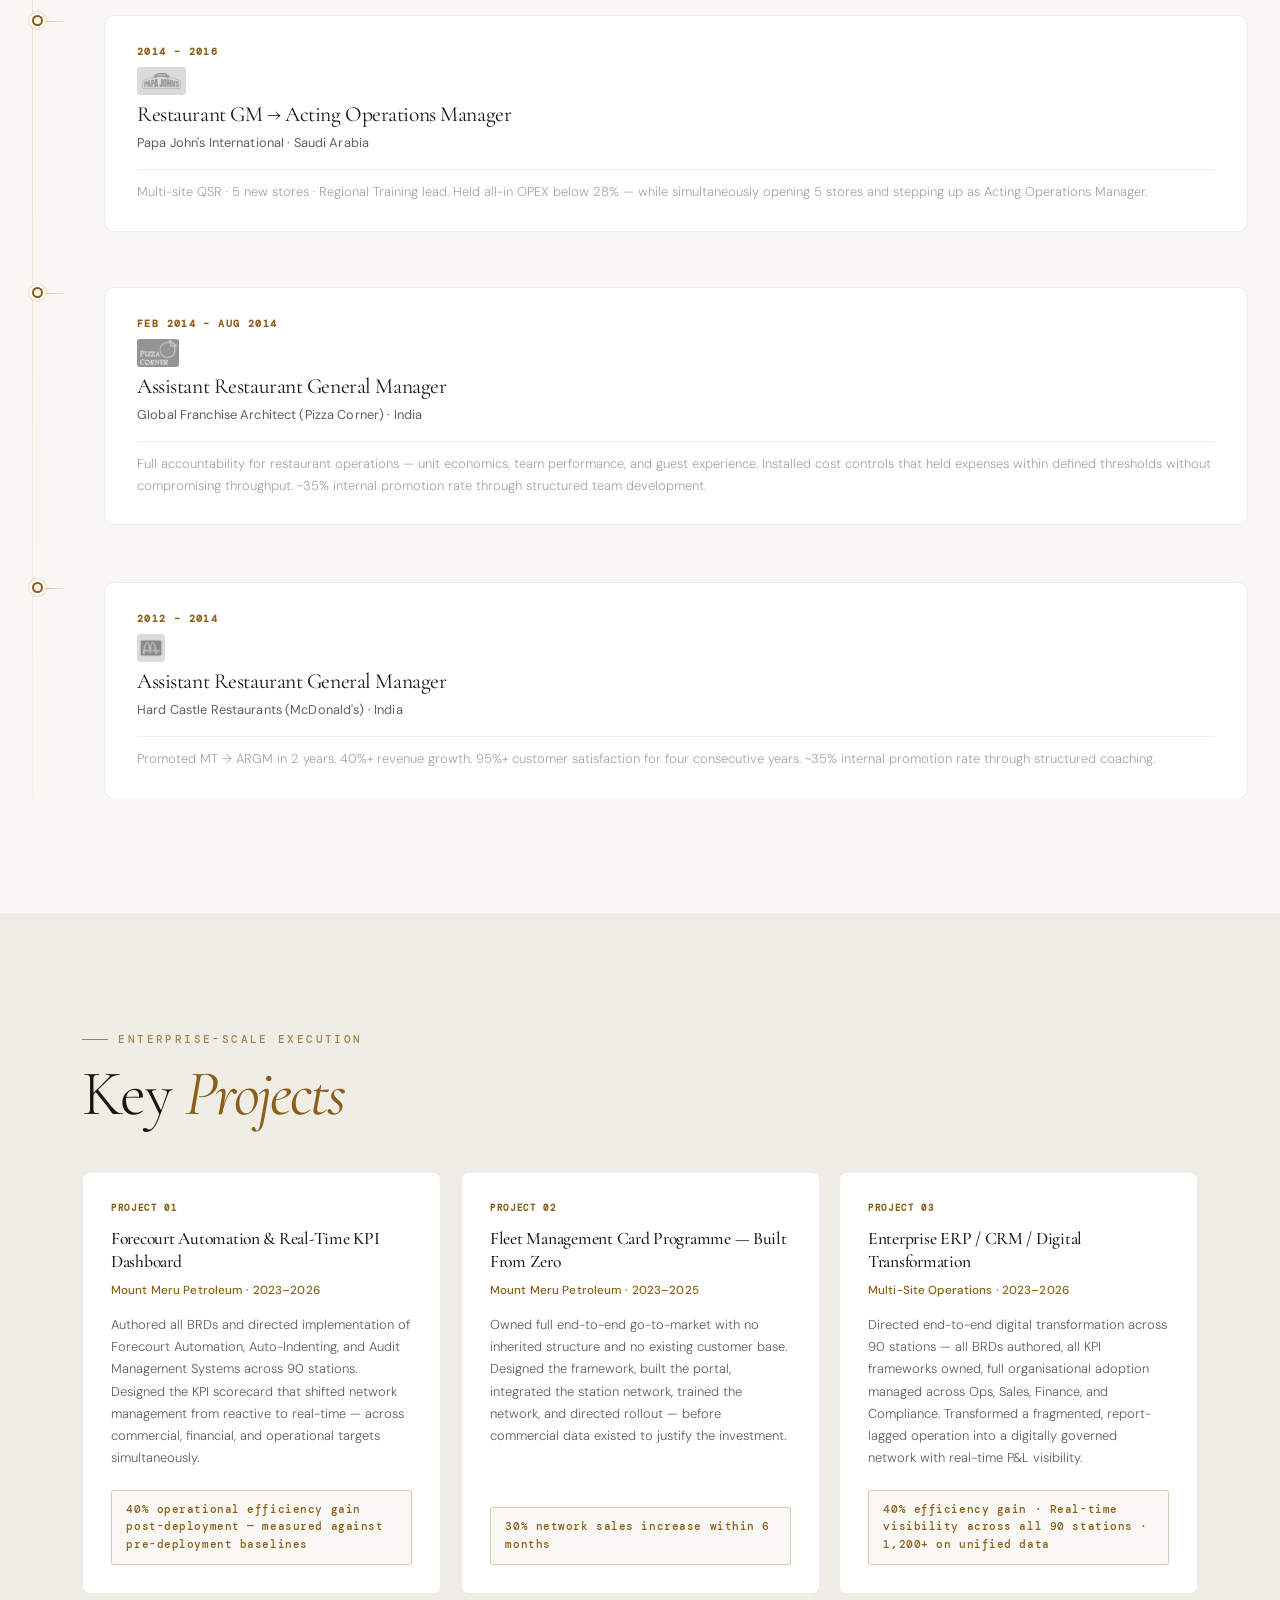
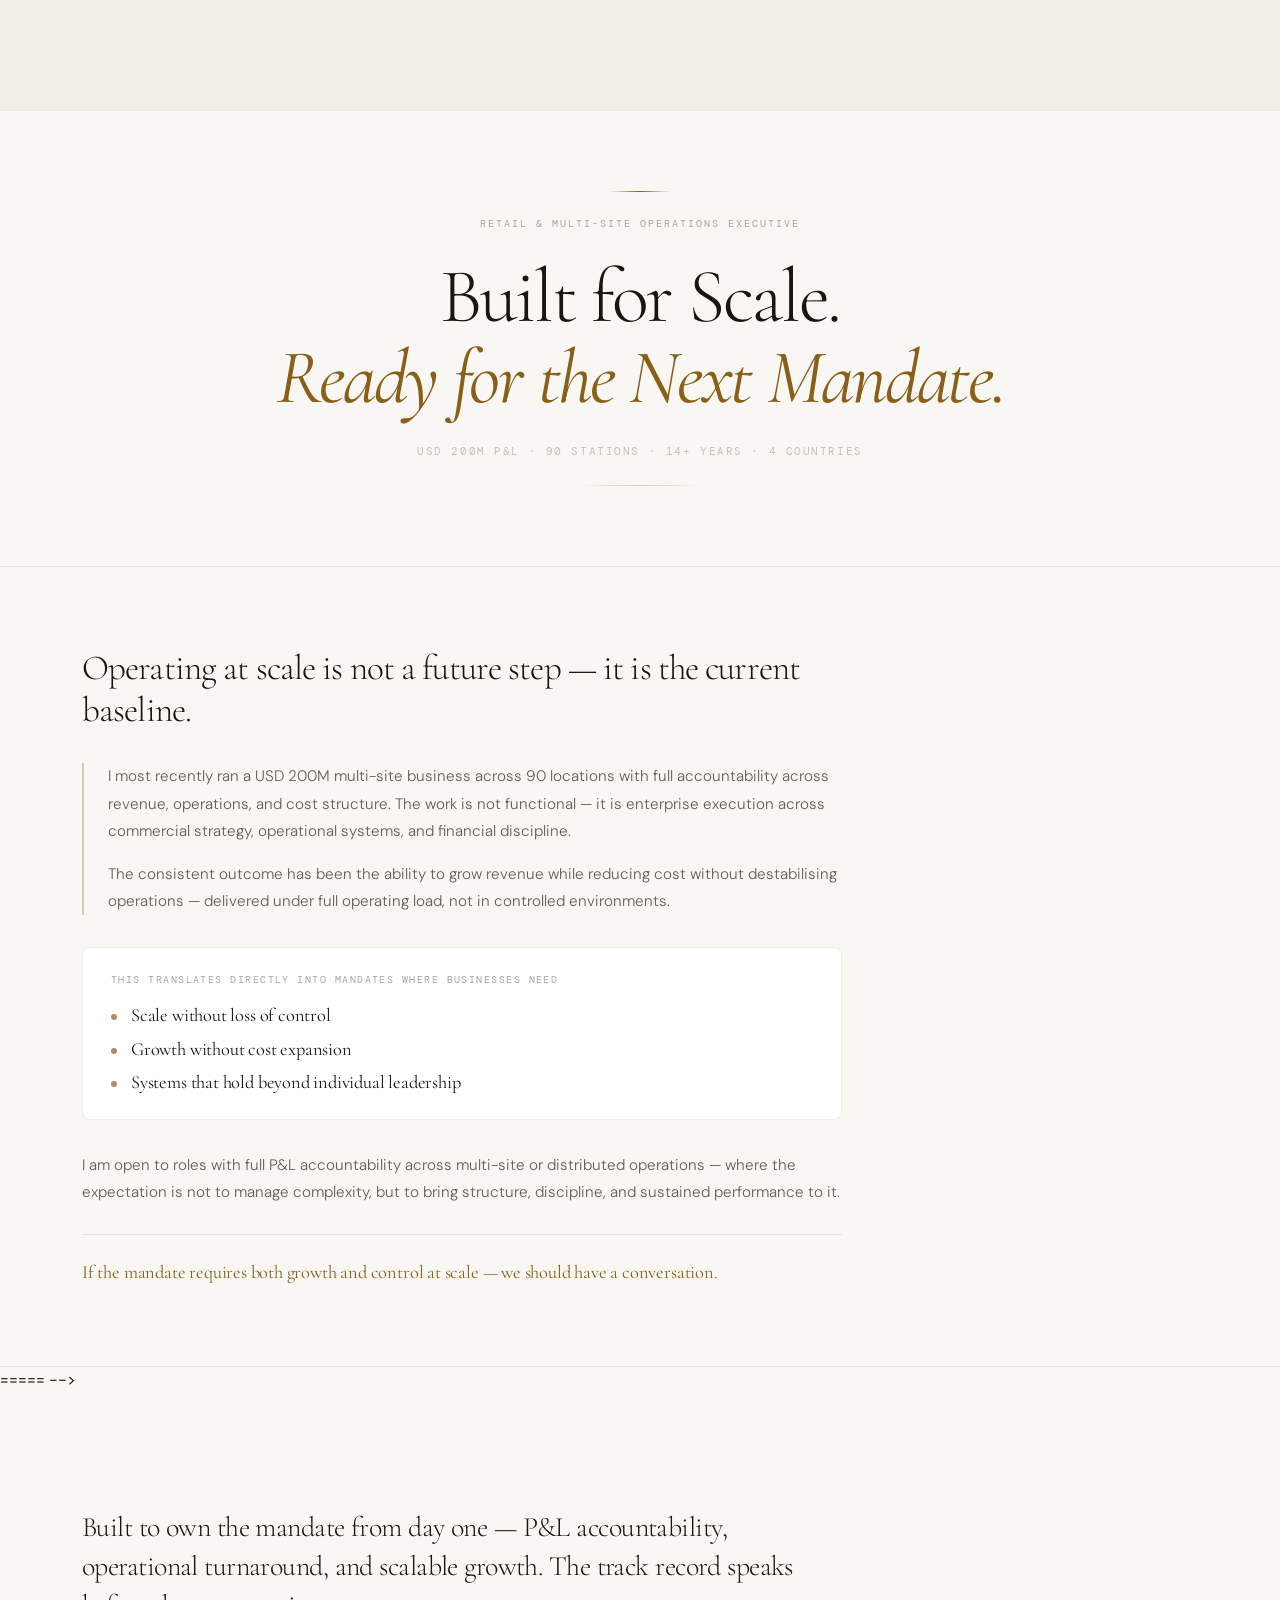
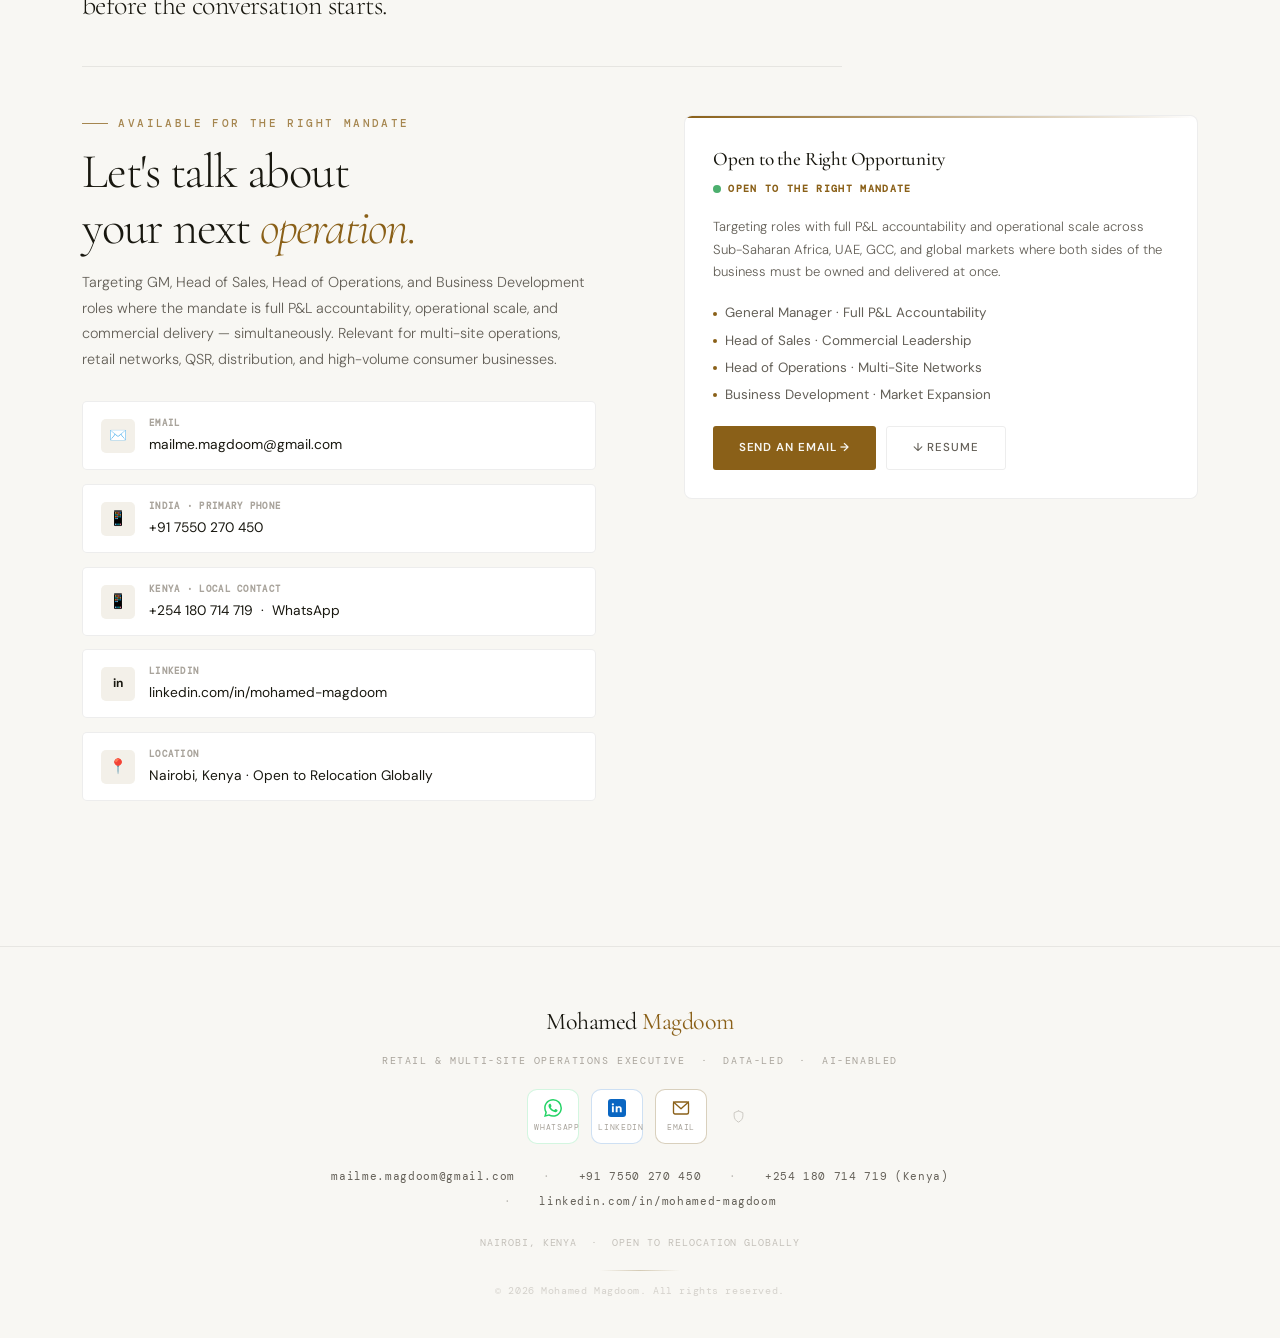
==== commit 83cdf2ae: "Add private administrator sign-in Add the /admin/ sign-in page using Supabase email one-time codes, " ====
--- a/index.html
+++ b/index.html
@@ -2966,6 +2966,9 @@
 /* Email: gold */
 .efi-em { color: var(--gold); border-color: var(--border-a); }
 .efi-em:hover { border-color: var(--gold); background: var(--gold-dim); }
+.efi-admin { display: inline-flex; align-items: center; justify-content: center; align-self: center; width: 30px; height: 30px; margin-left: .25rem; border-radius: 50%; color: var(--tx-3); opacity: .55; transition: opacity .2s, color .2s; text-decoration: none; }
+.efi-admin:hover, .efi-admin:focus-visible { opacity: 1; color: var(--gold); outline: none; }
+.efi-admin:focus-visible { box-shadow: 0 0 0 2px var(--border-a); }
 
 /* Divider rule */
 .exec-footer-rule {
@@ -5742,6 +5745,9 @@
         <svg viewBox="0 0 24 24" width="18" height="18" fill="none" stroke="currentColor" stroke-width="1.8" stroke-linecap="round" stroke-linejoin="round"><rect x="2" y="4" width="20" height="16" rx="2"/><polyline points="2,4 12,13 22,4"/></svg>
         <span>Email</span>
       </a>
+      <a href="/admin/" class="efi-admin" aria-label="Administrator sign-in">
+        <svg viewBox="0 0 24 24" width="15" height="15" fill="none" stroke="currentColor" stroke-width="1.6" stroke-linecap="round" stroke-linejoin="round" aria-hidden="true"><path d="M12 3l7 3v5c0 4.5-3 8.2-7 10-4-1.8-7-5.5-7-10V6l7-3z"/></svg>
+      </a>
     </div>
 
     <!-- Text contacts -->
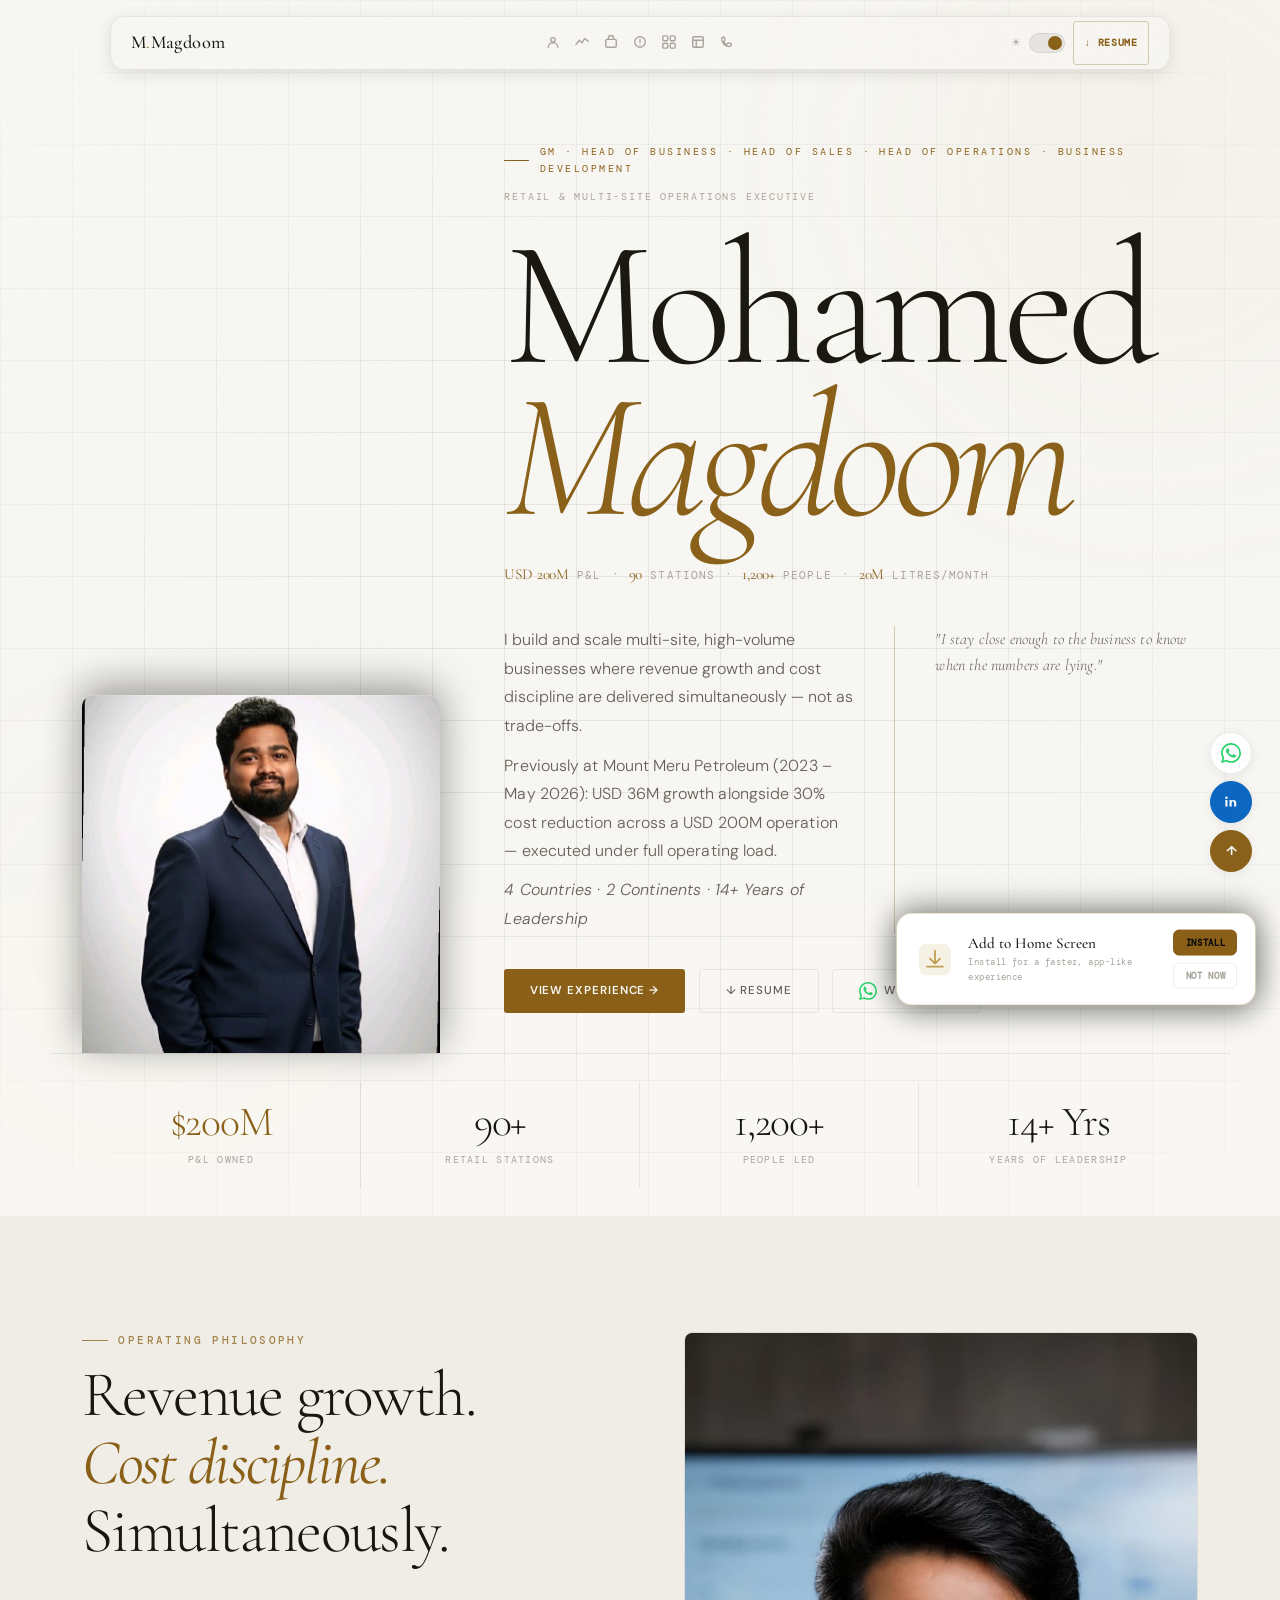
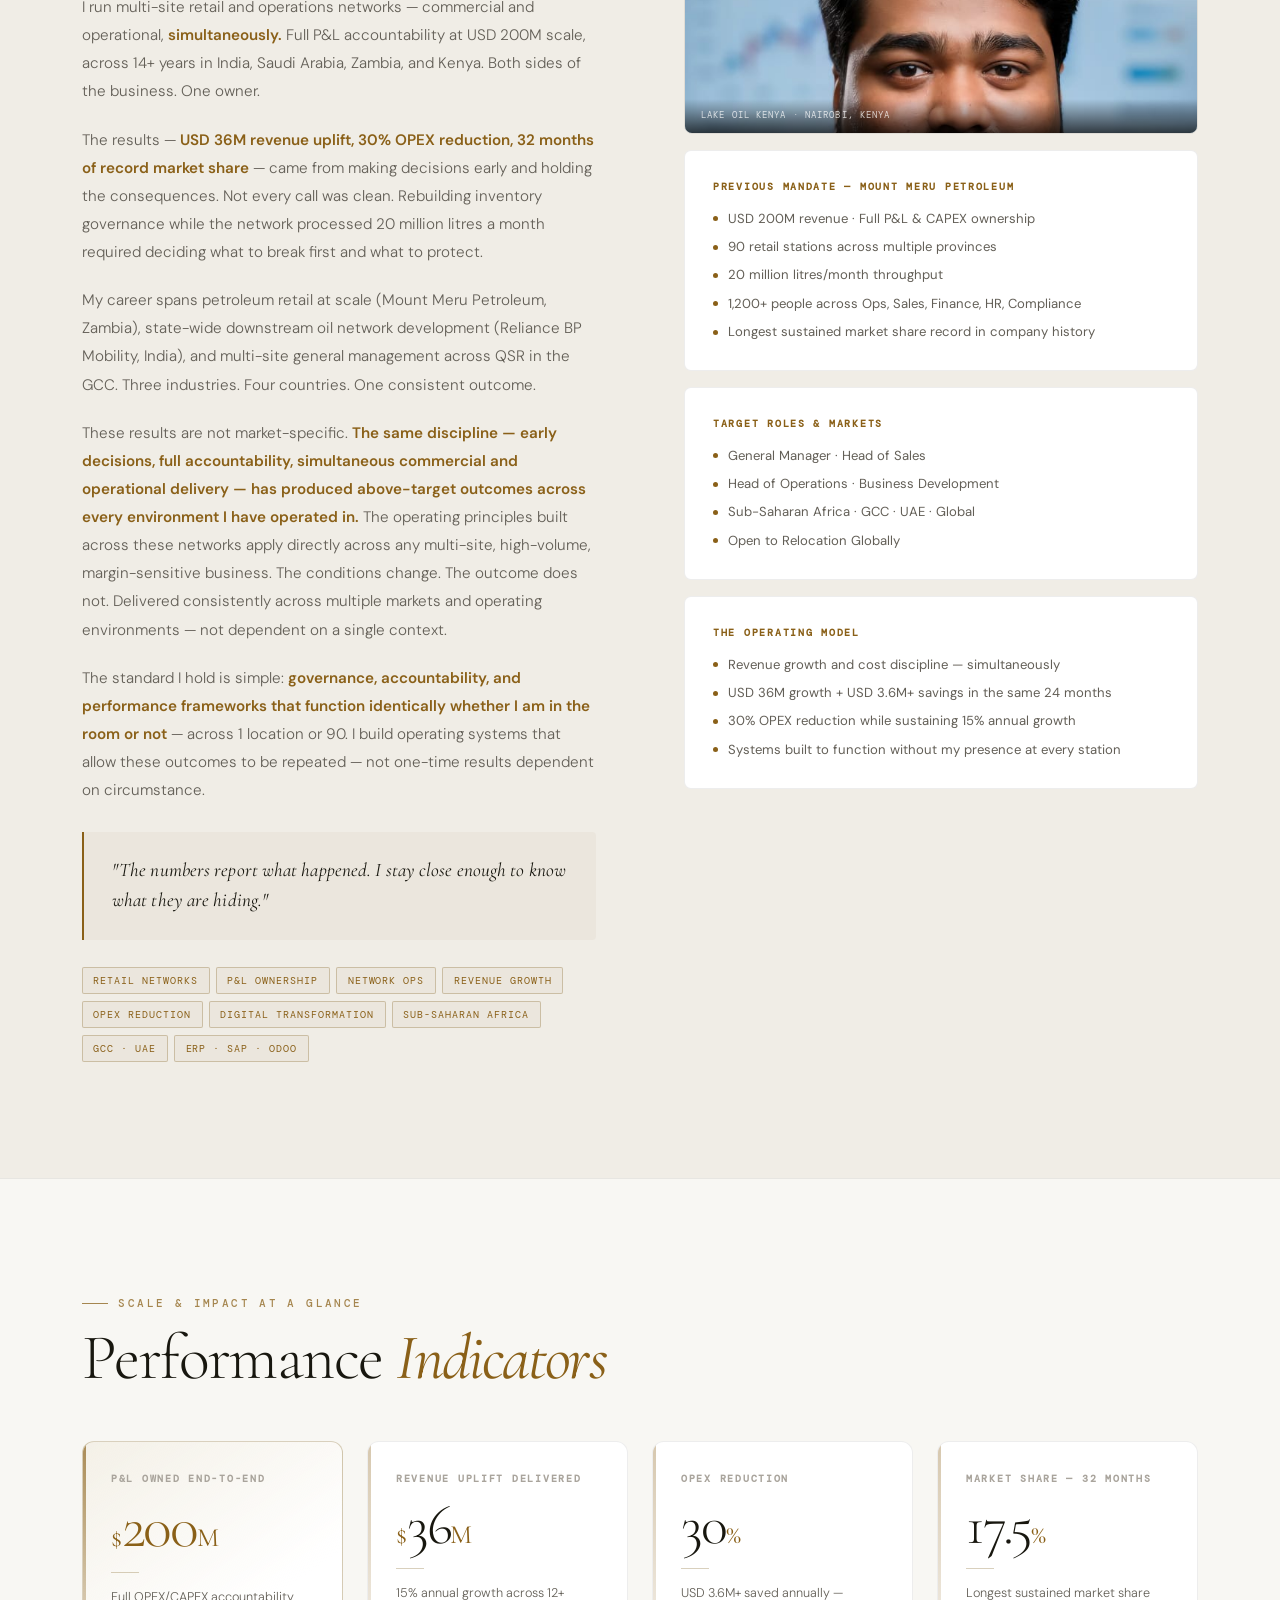
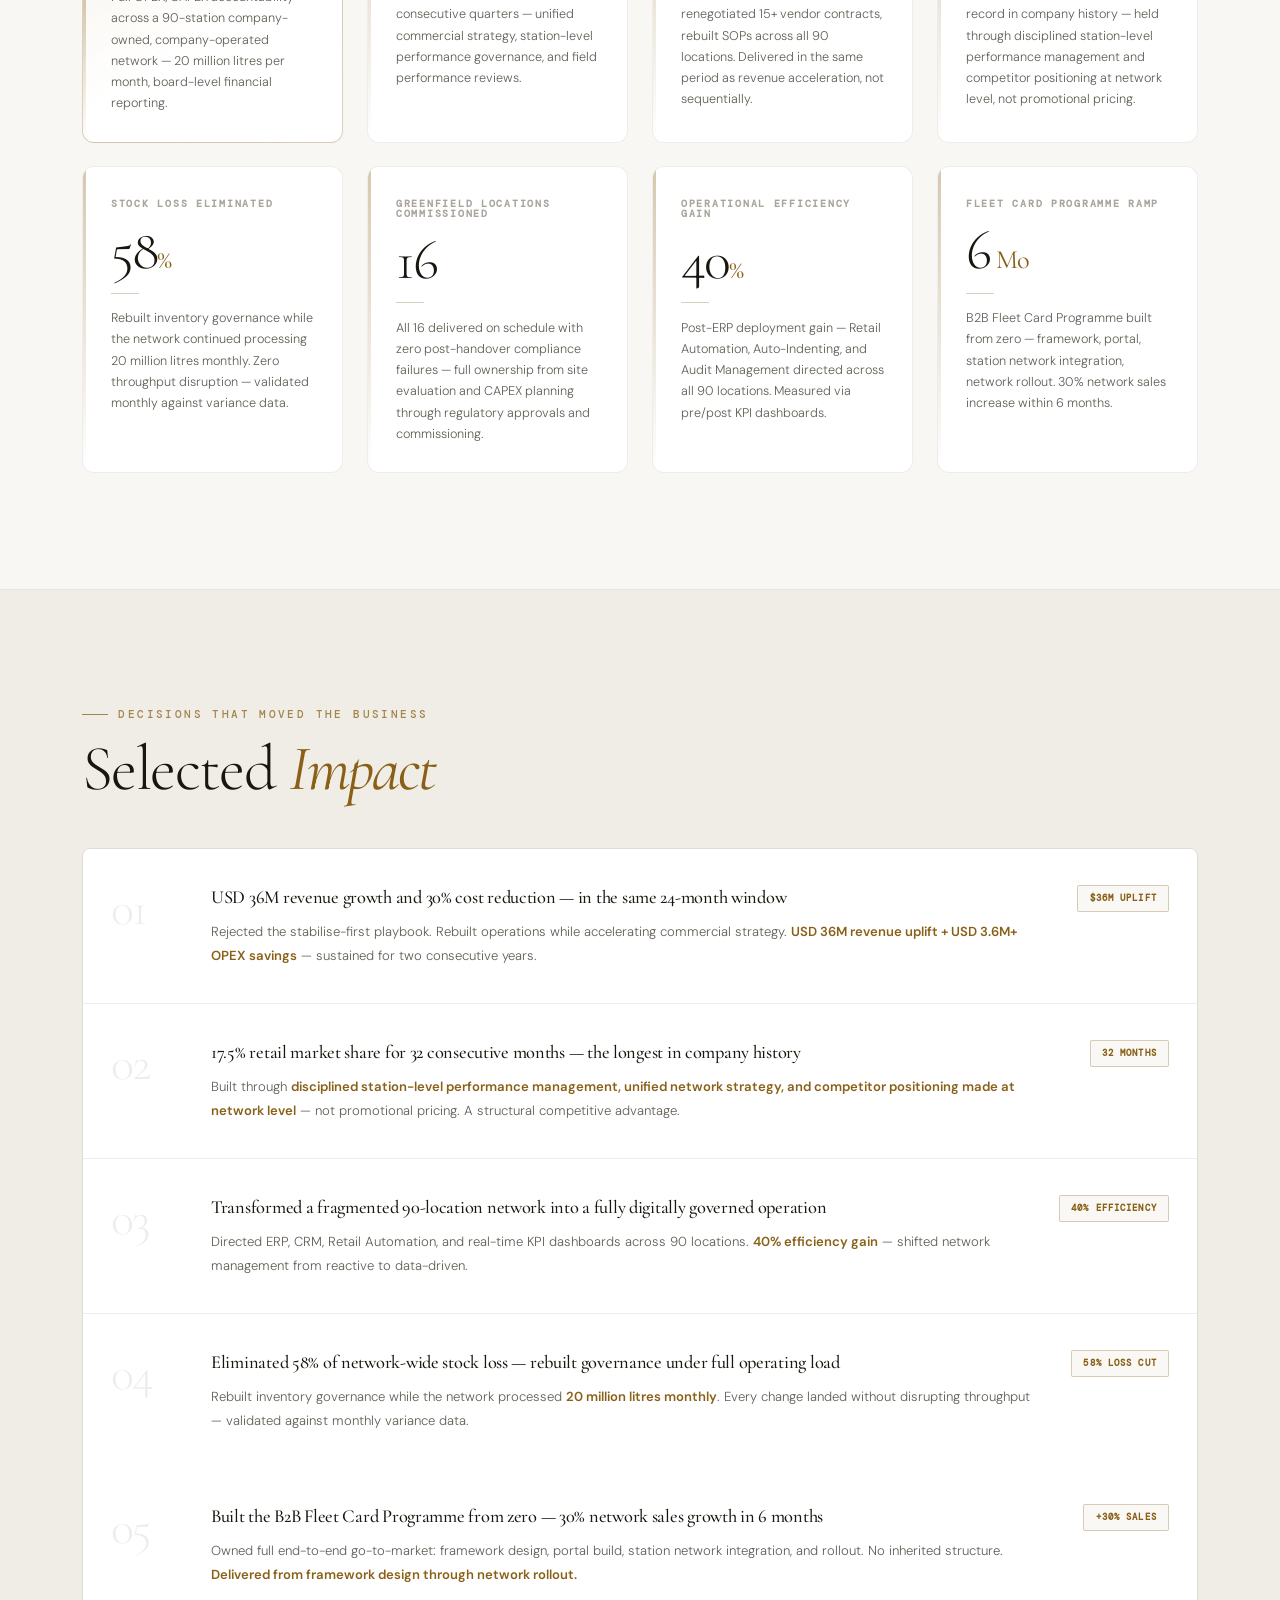
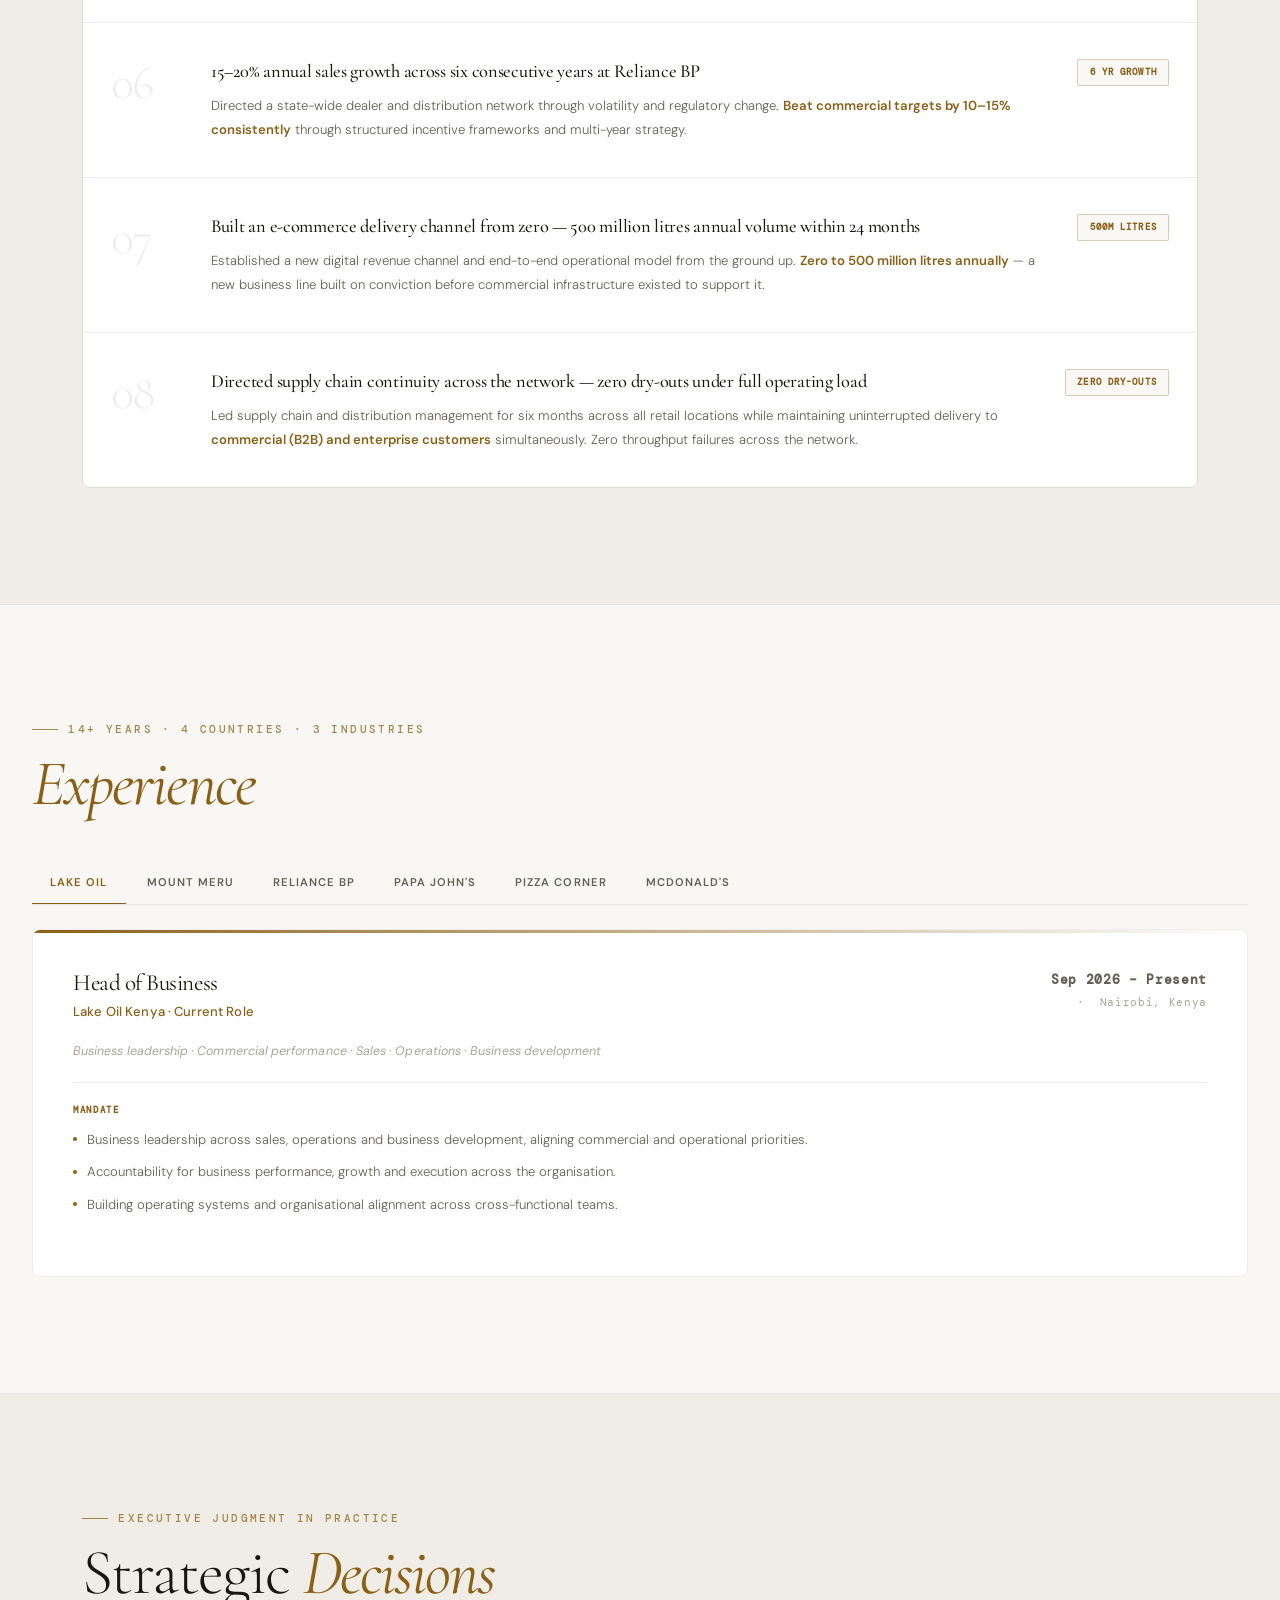
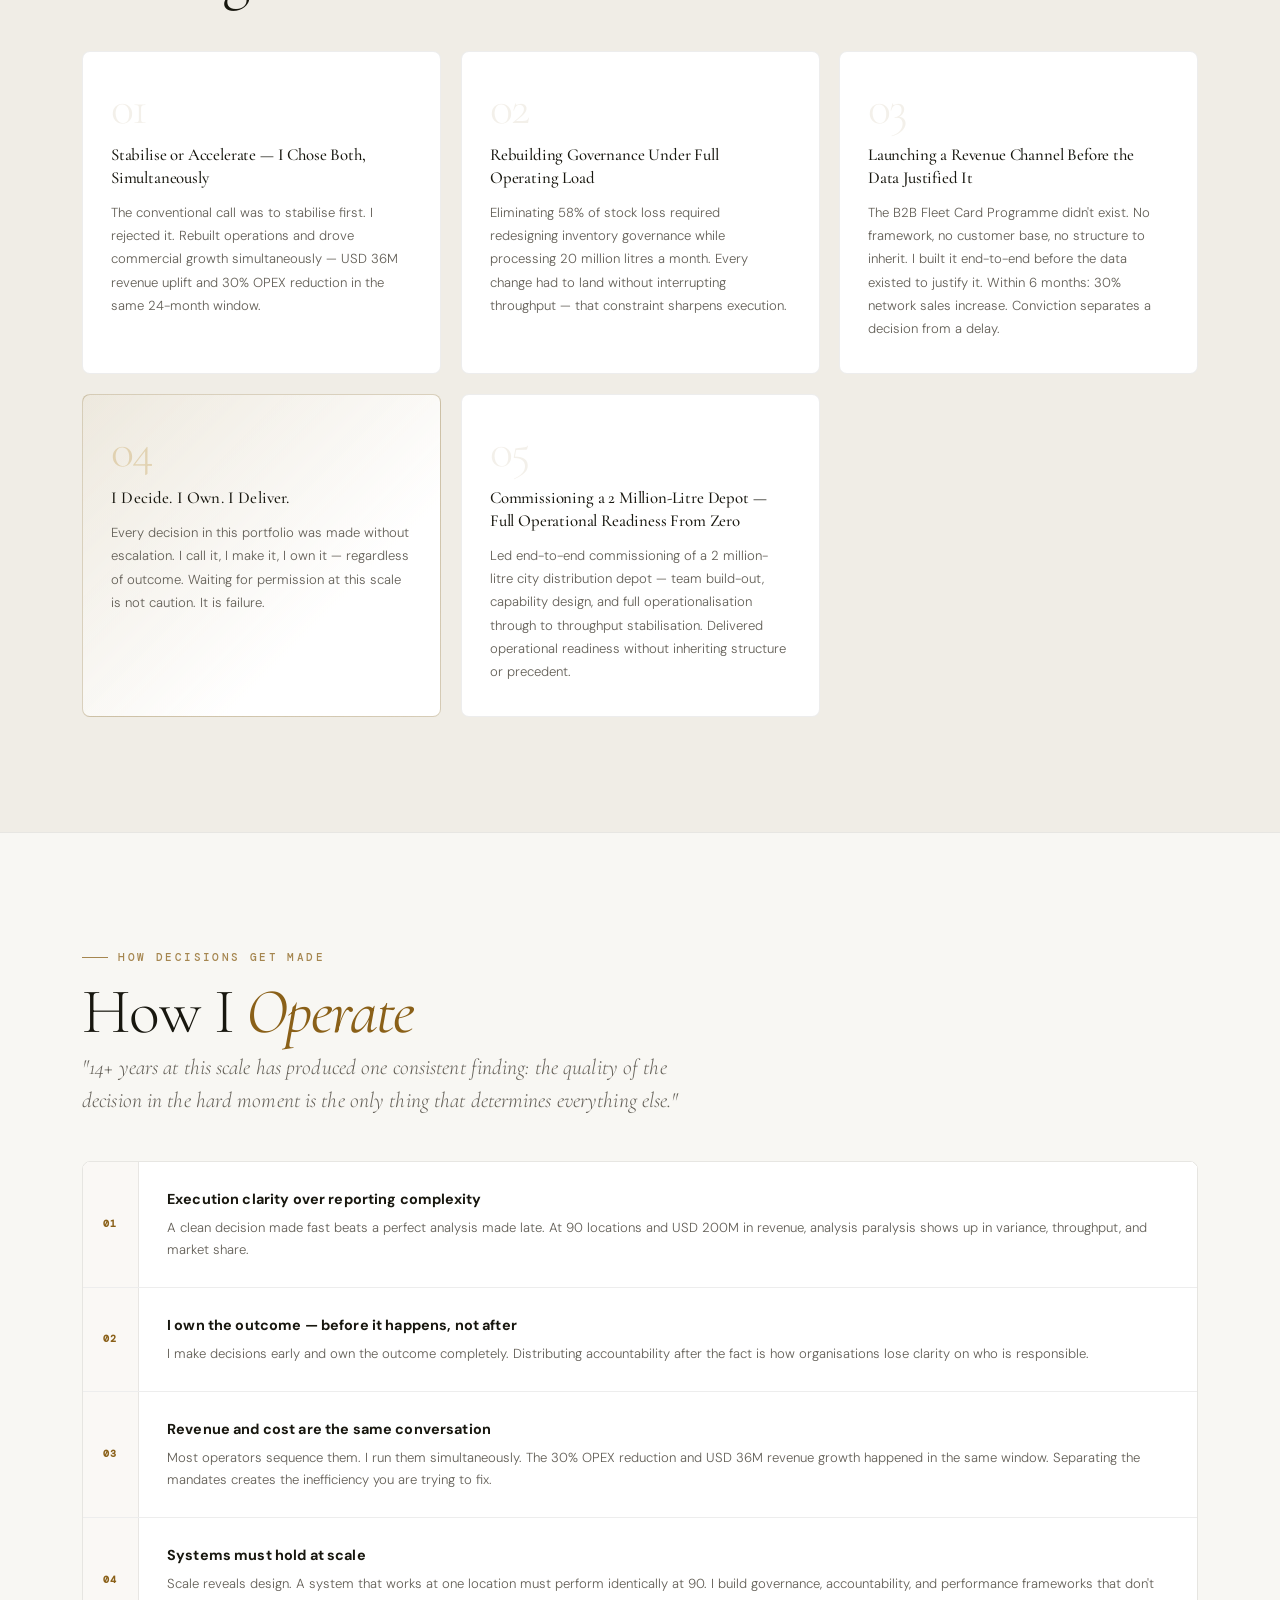
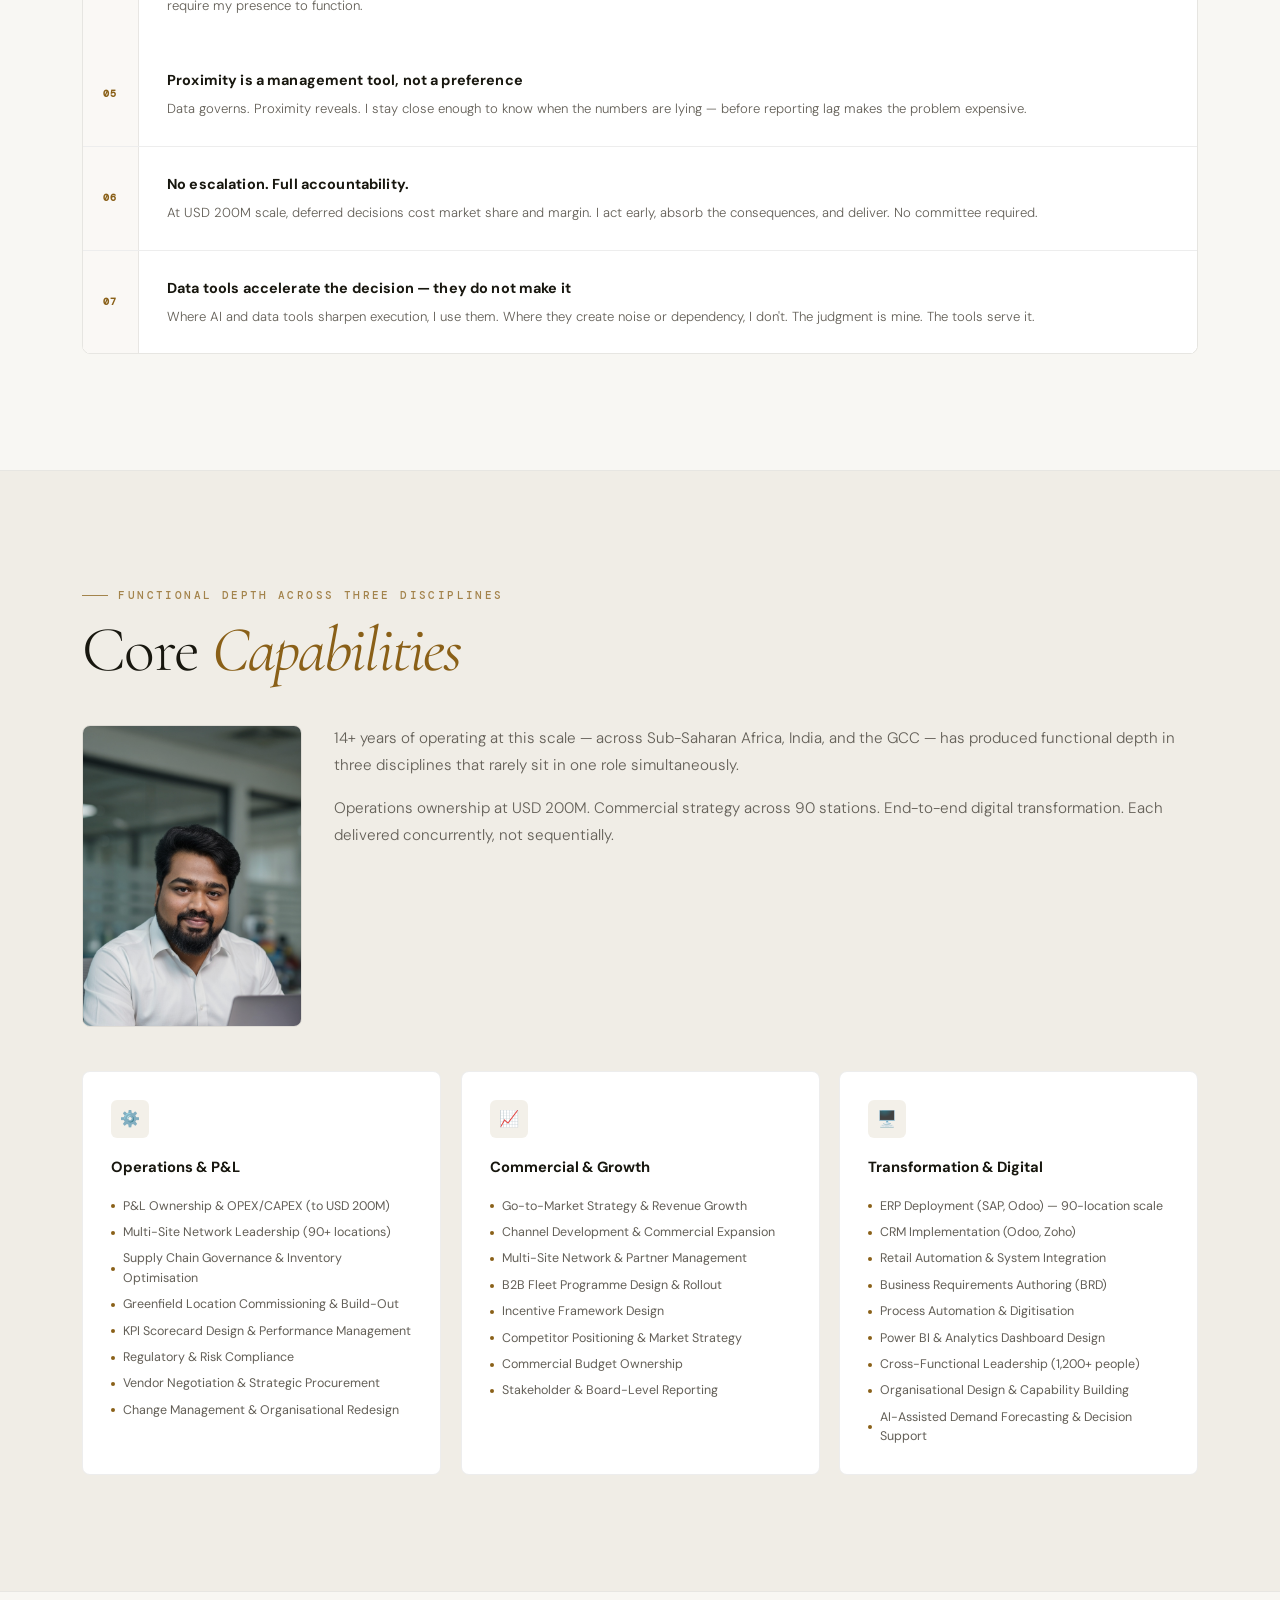
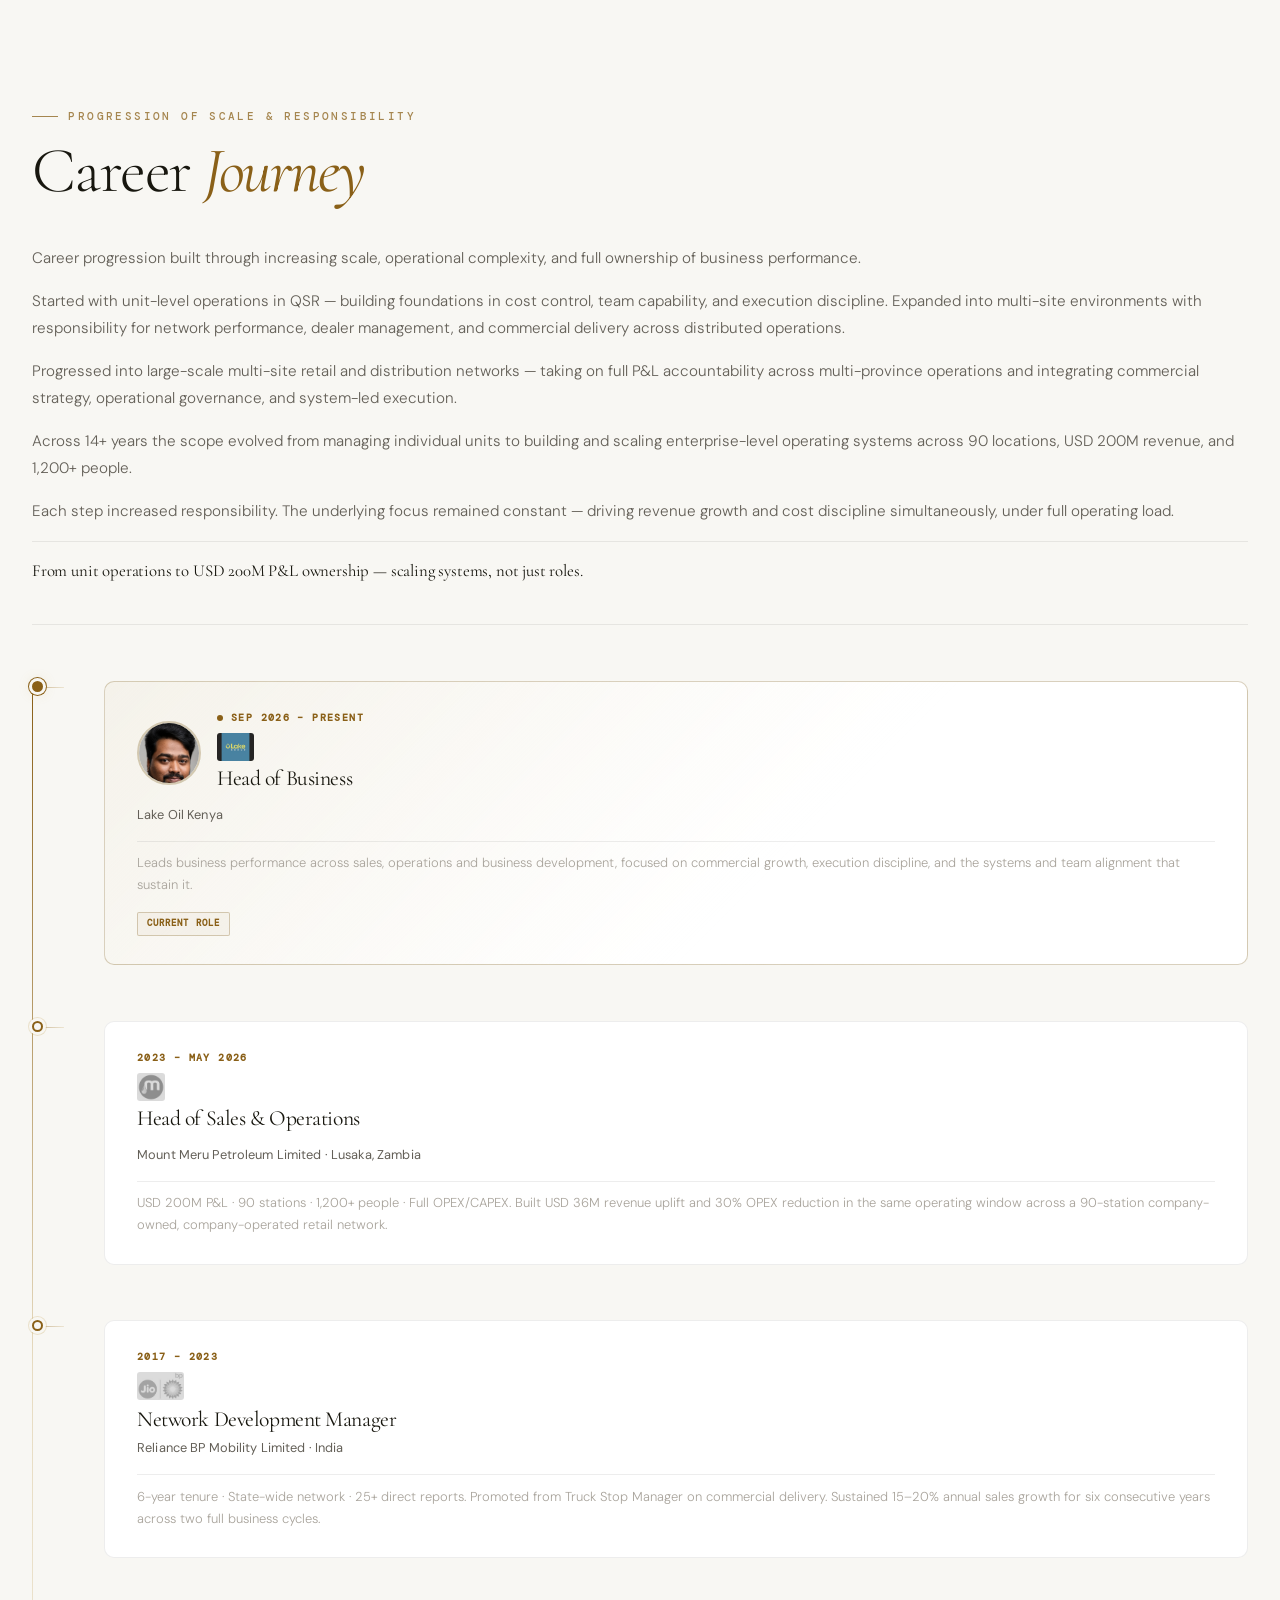
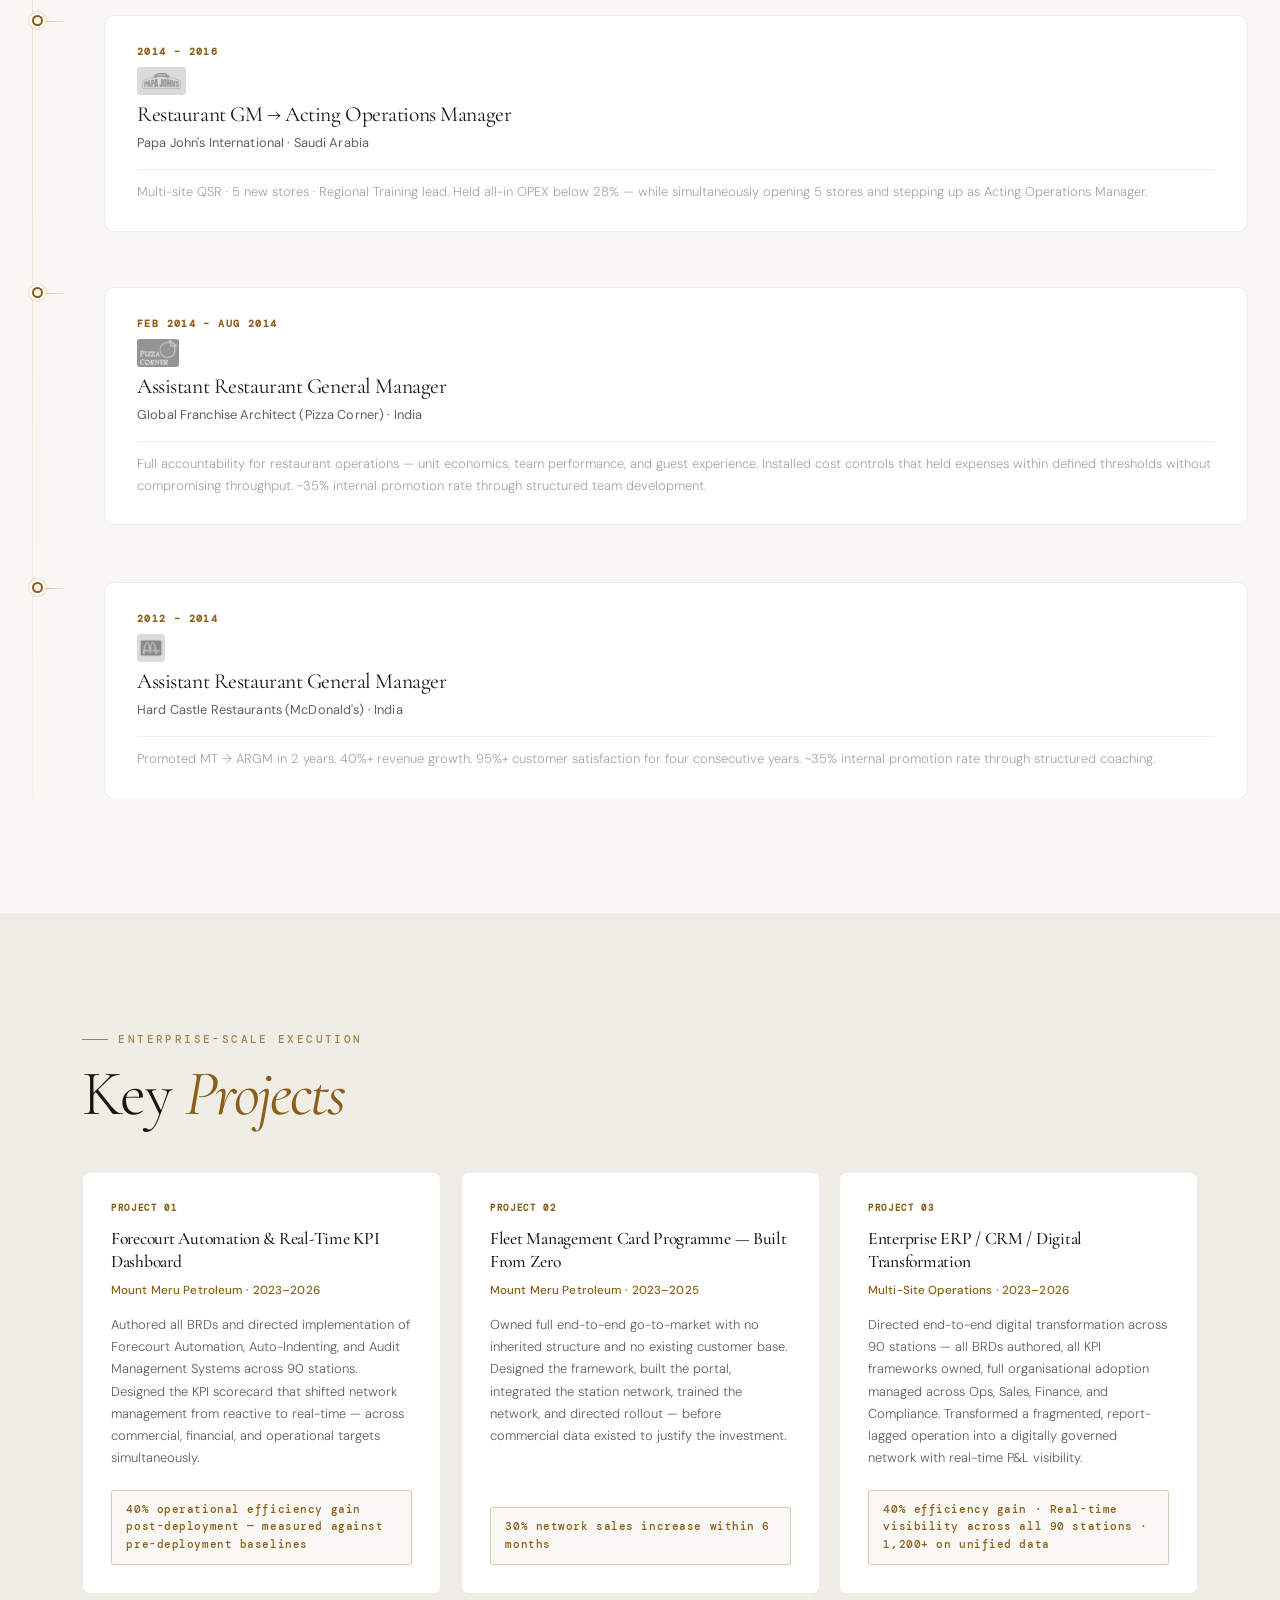
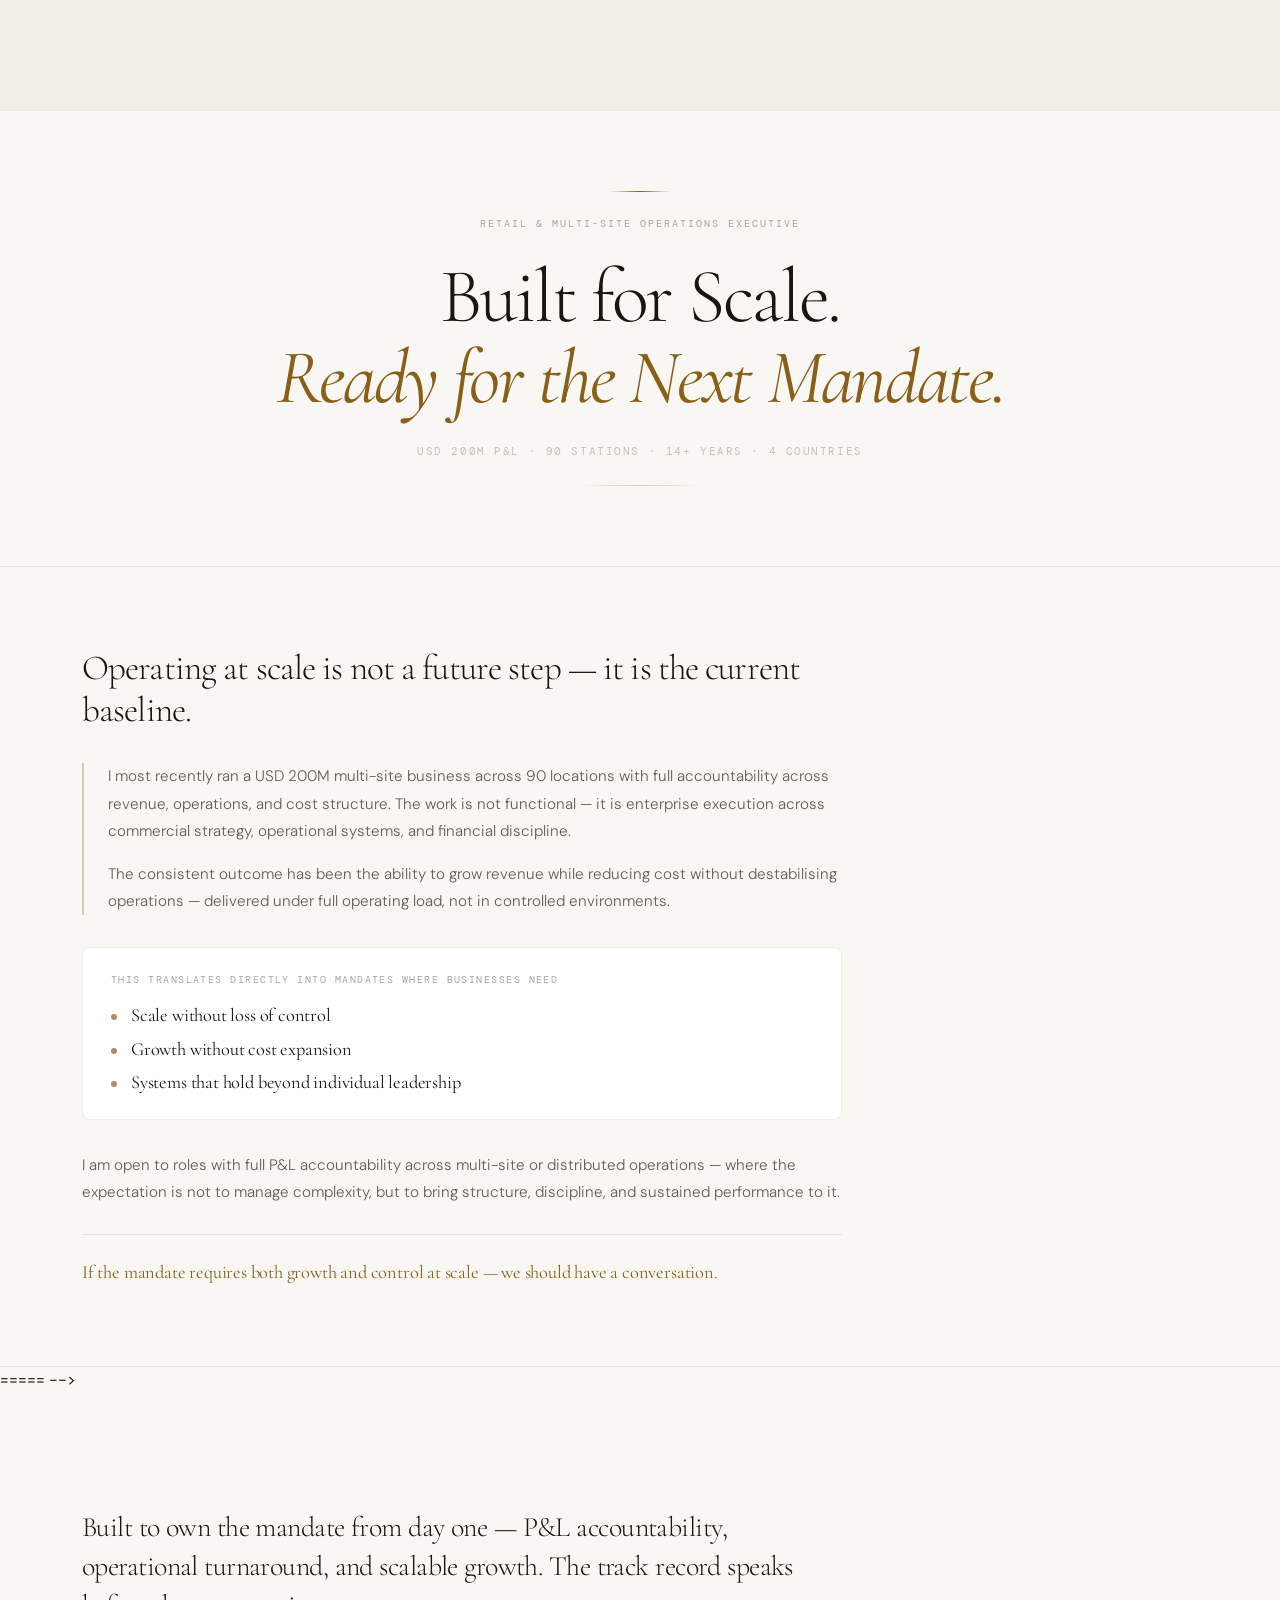
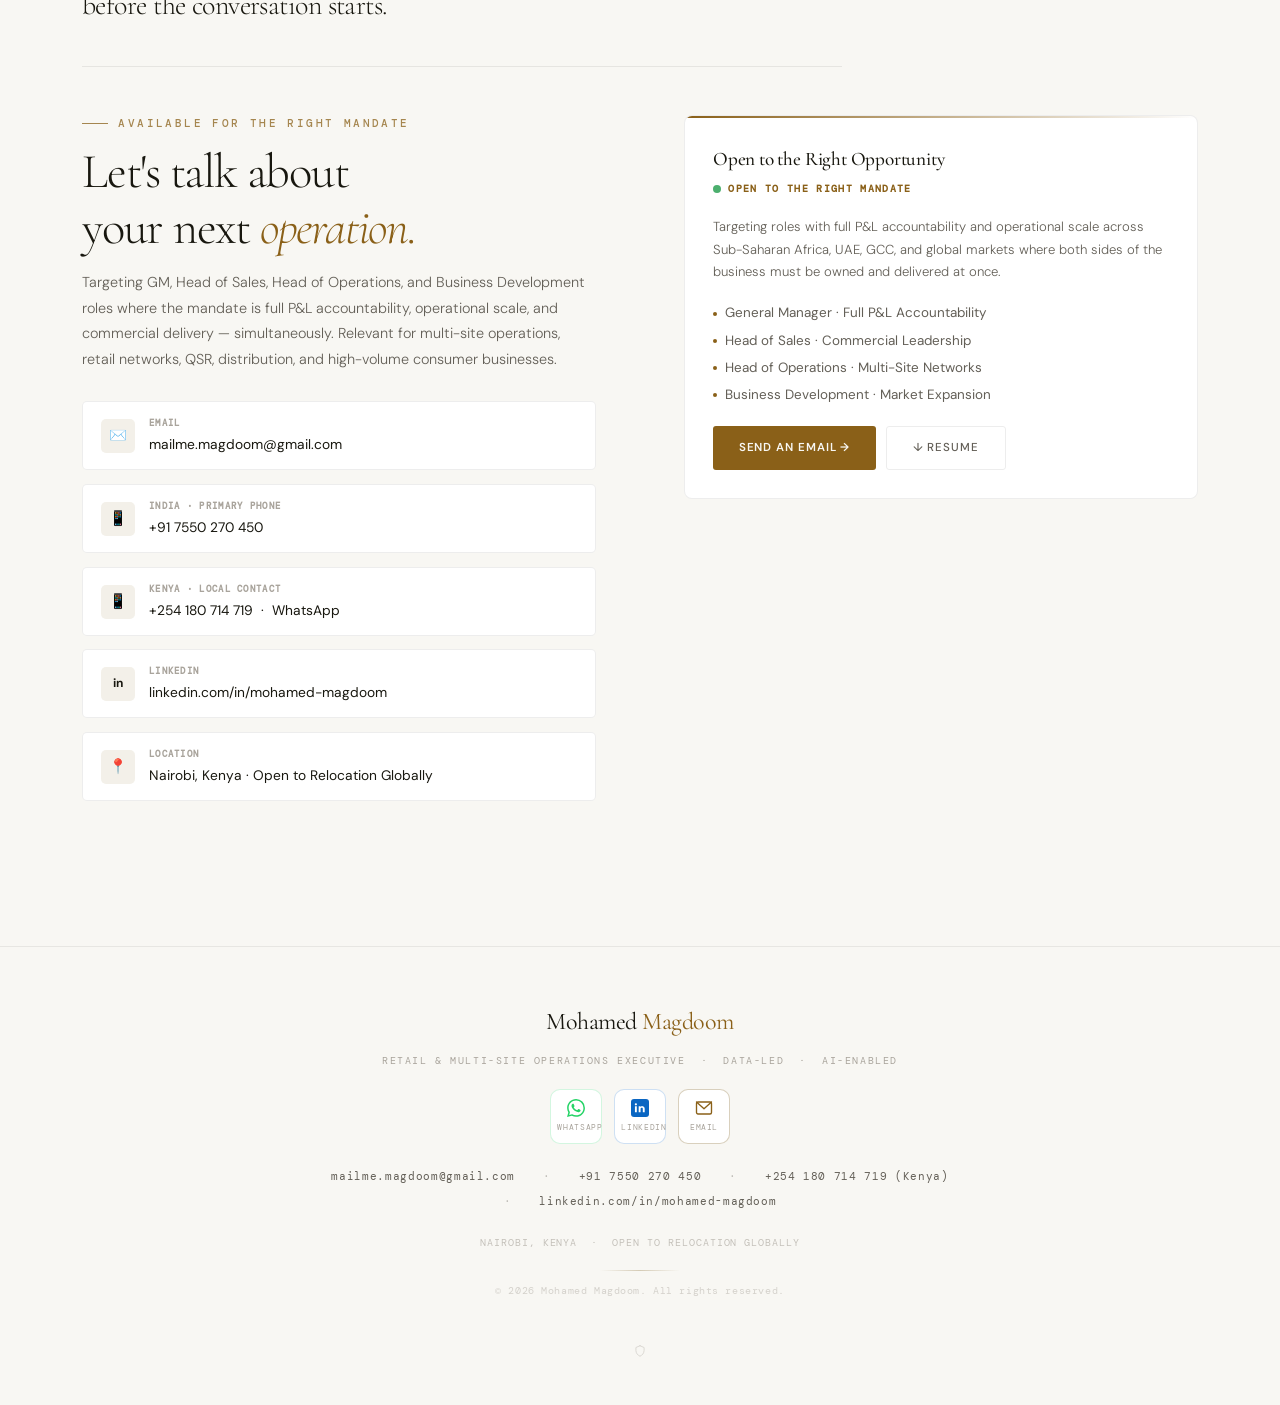
==== commit 59efc9dc: "Move administrator entry away from footer social icons Place the sign-in icon below the copyright li" ====
--- a/index.html
+++ b/index.html
@@ -2966,7 +2966,7 @@
 /* Email: gold */
 .efi-em { color: var(--gold); border-color: var(--border-a); }
 .efi-em:hover { border-color: var(--gold); background: var(--gold-dim); }
-.efi-admin { display: inline-flex; align-items: center; justify-content: center; align-self: center; width: 30px; height: 30px; margin-left: .25rem; border-radius: 50%; color: var(--tx-3); opacity: .55; transition: opacity .2s, color .2s; text-decoration: none; }
+.efi-admin { display: flex; align-items: center; justify-content: center; width: 28px; height: 28px; margin: .9rem auto 0; border-radius: 50%; color: var(--tx-3); opacity: .4; transition: opacity .2s, color .2s; text-decoration: none; }
 .efi-admin:hover, .efi-admin:focus-visible { opacity: 1; color: var(--gold); outline: none; }
 .efi-admin:focus-visible { box-shadow: 0 0 0 2px var(--border-a); }
 
@@ -5745,9 +5745,6 @@
         <svg viewBox="0 0 24 24" width="18" height="18" fill="none" stroke="currentColor" stroke-width="1.8" stroke-linecap="round" stroke-linejoin="round"><rect x="2" y="4" width="20" height="16" rx="2"/><polyline points="2,4 12,13 22,4"/></svg>
         <span>Email</span>
       </a>
-      <a href="/admin/" class="efi-admin" aria-label="Administrator sign-in">
-        <svg viewBox="0 0 24 24" width="15" height="15" fill="none" stroke="currentColor" stroke-width="1.6" stroke-linecap="round" stroke-linejoin="round" aria-hidden="true"><path d="M12 3l7 3v5c0 4.5-3 8.2-7 10-4-1.8-7-5.5-7-10V6l7-3z"/></svg>
-      </a>
     </div>
 
     <!-- Text contacts -->
@@ -5769,6 +5766,9 @@
 
     <!-- Copyright -->
     <div class="exec-footer-copy">&copy; 2026 Mohamed Magdoom. All rights reserved.</div>
+    <a href="/admin/" class="efi-admin" aria-label="Administrator sign-in">
+      <svg viewBox="0 0 24 24" width="14" height="14" fill="none" stroke="currentColor" stroke-width="1.6" stroke-linecap="round" stroke-linejoin="round" aria-hidden="true"><path d="M12 3l7 3v5c0 4.5-3 8.2-7 10-4-1.8-7-5.5-7-10V6l7-3z"/></svg>
+    </a>
 
   </div>
 </footer>
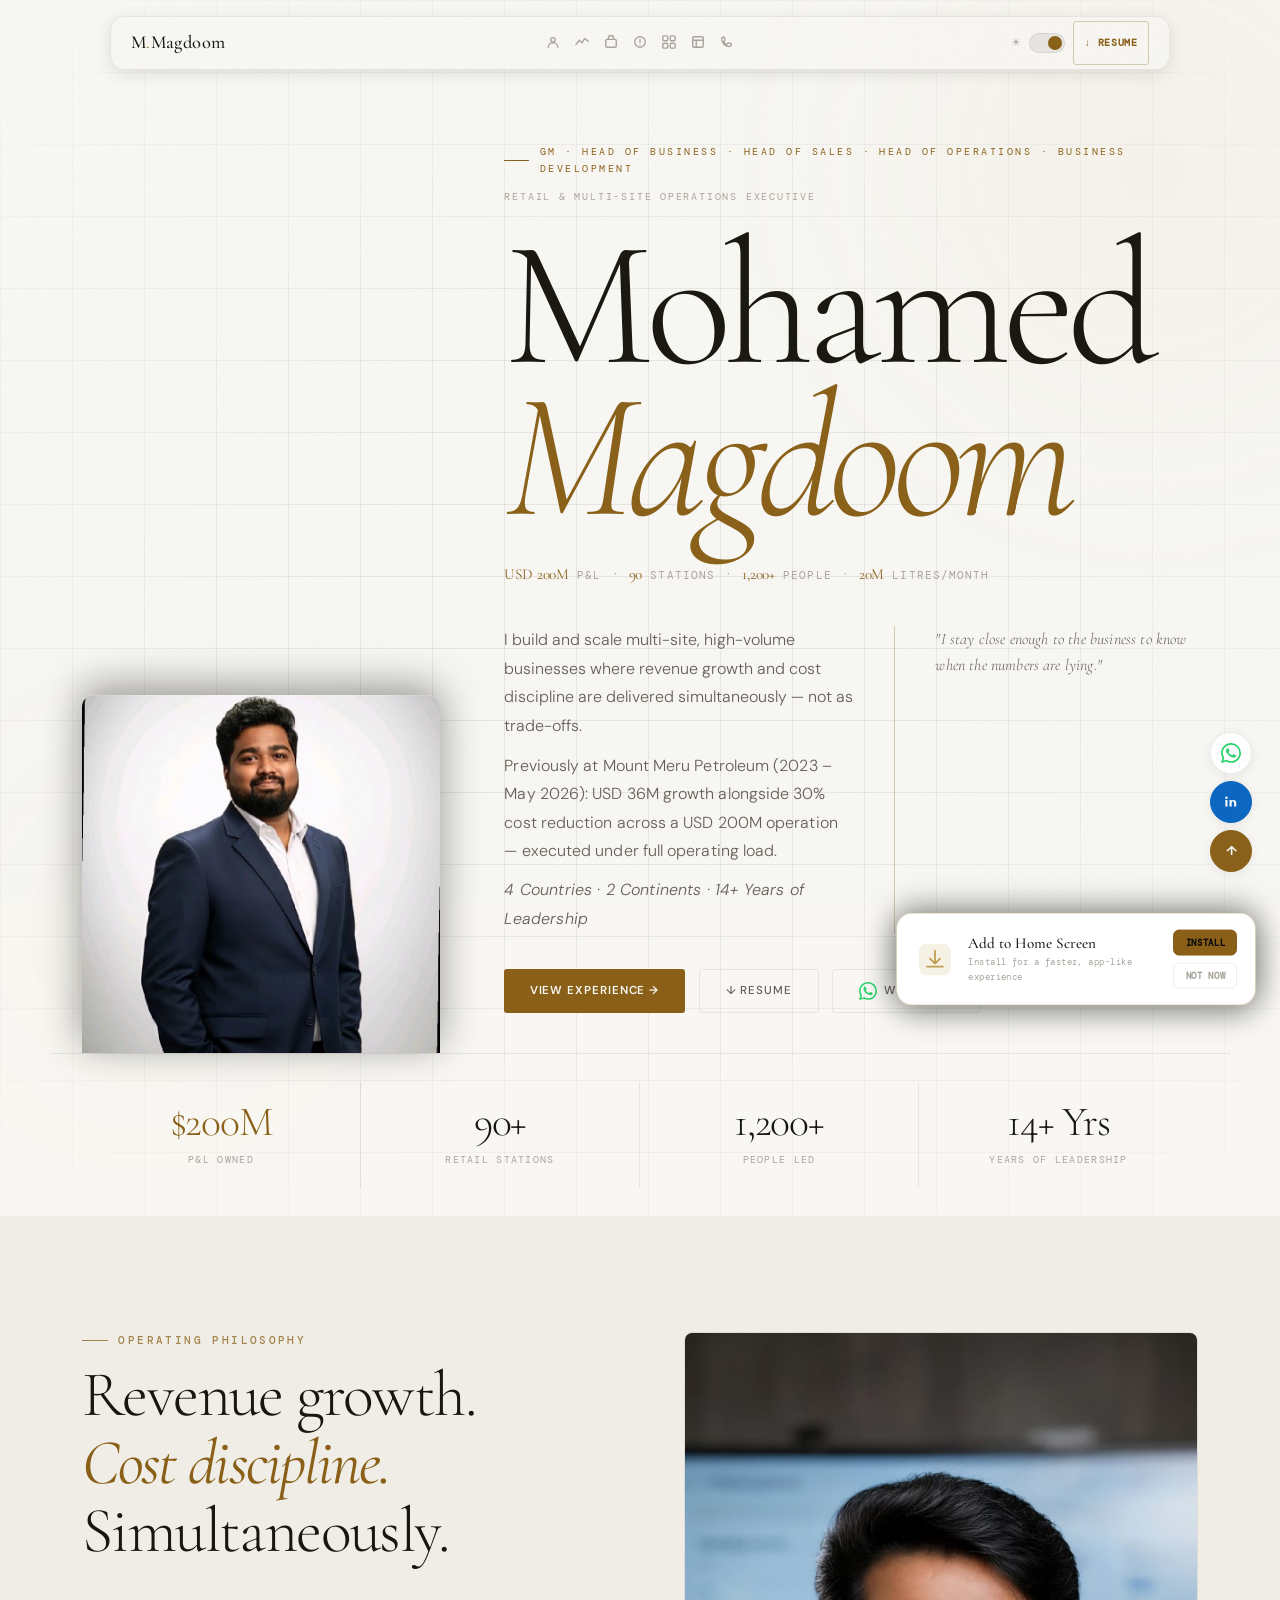
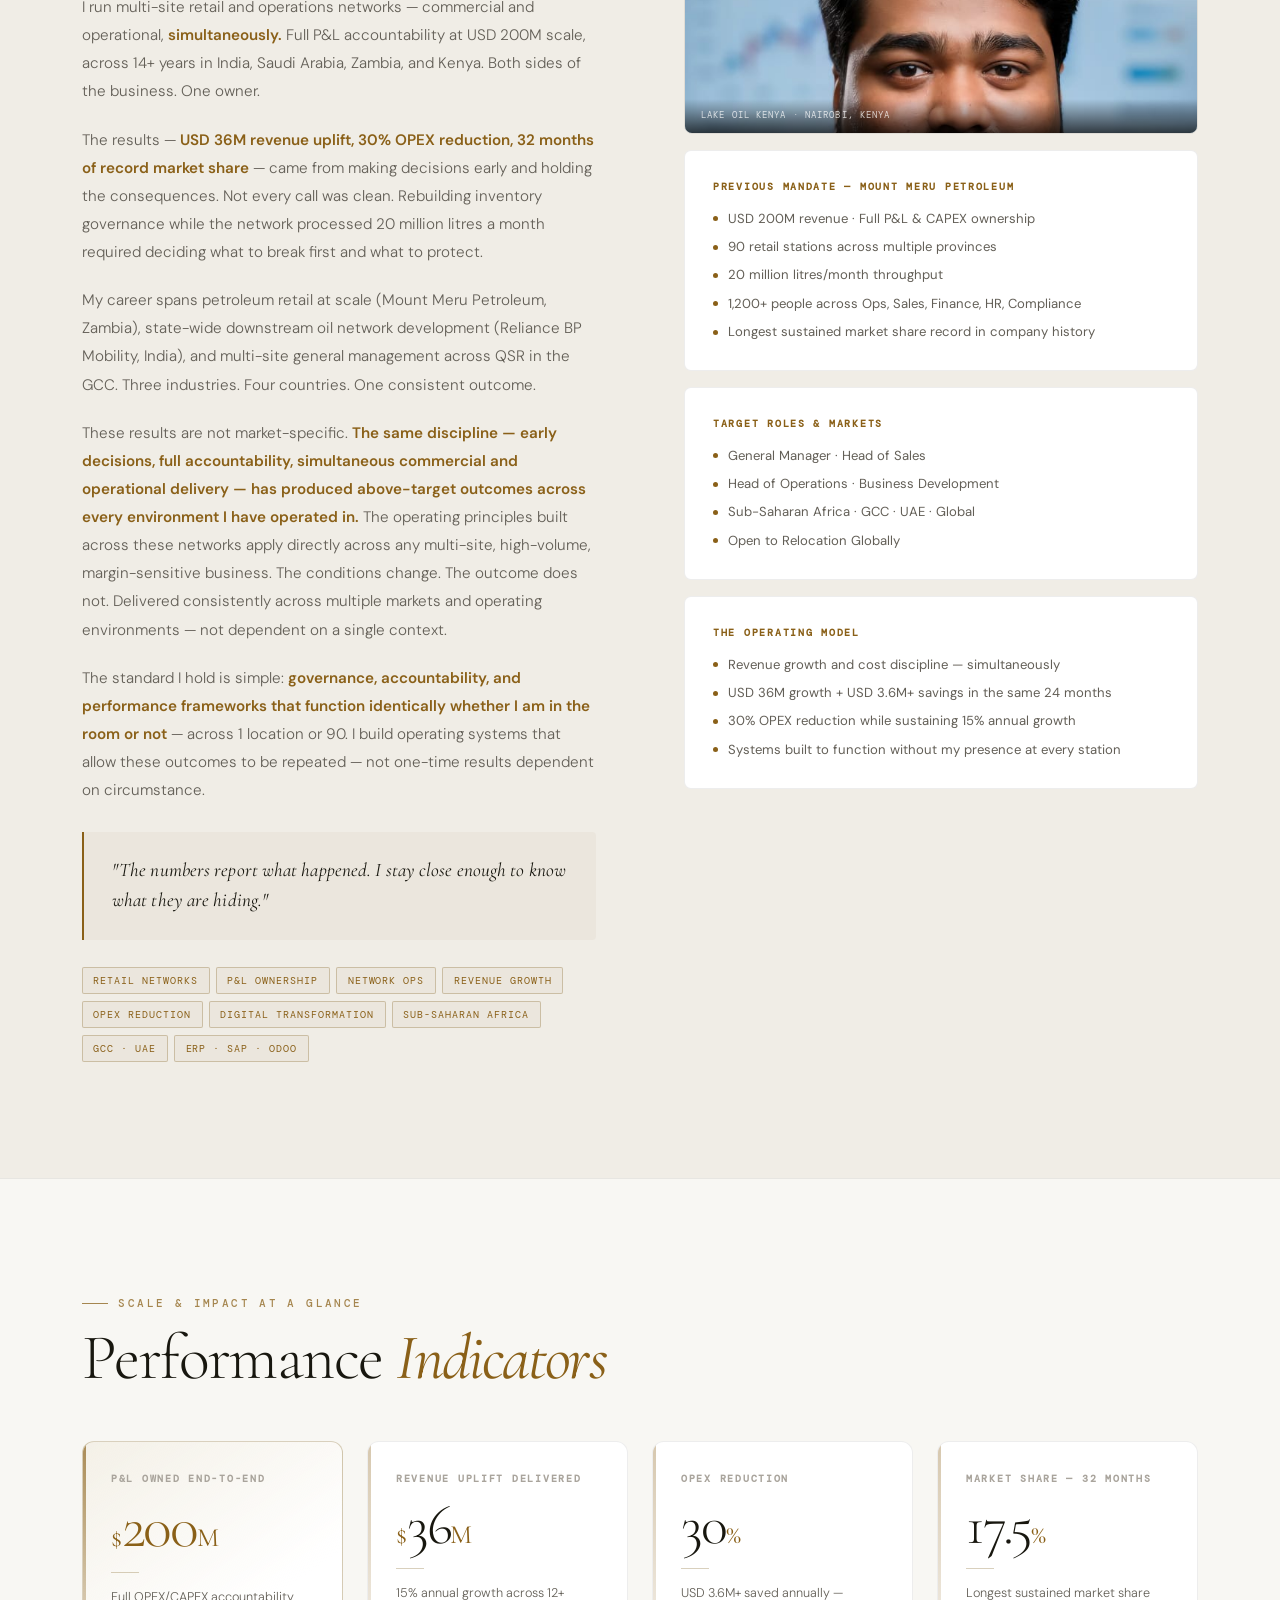
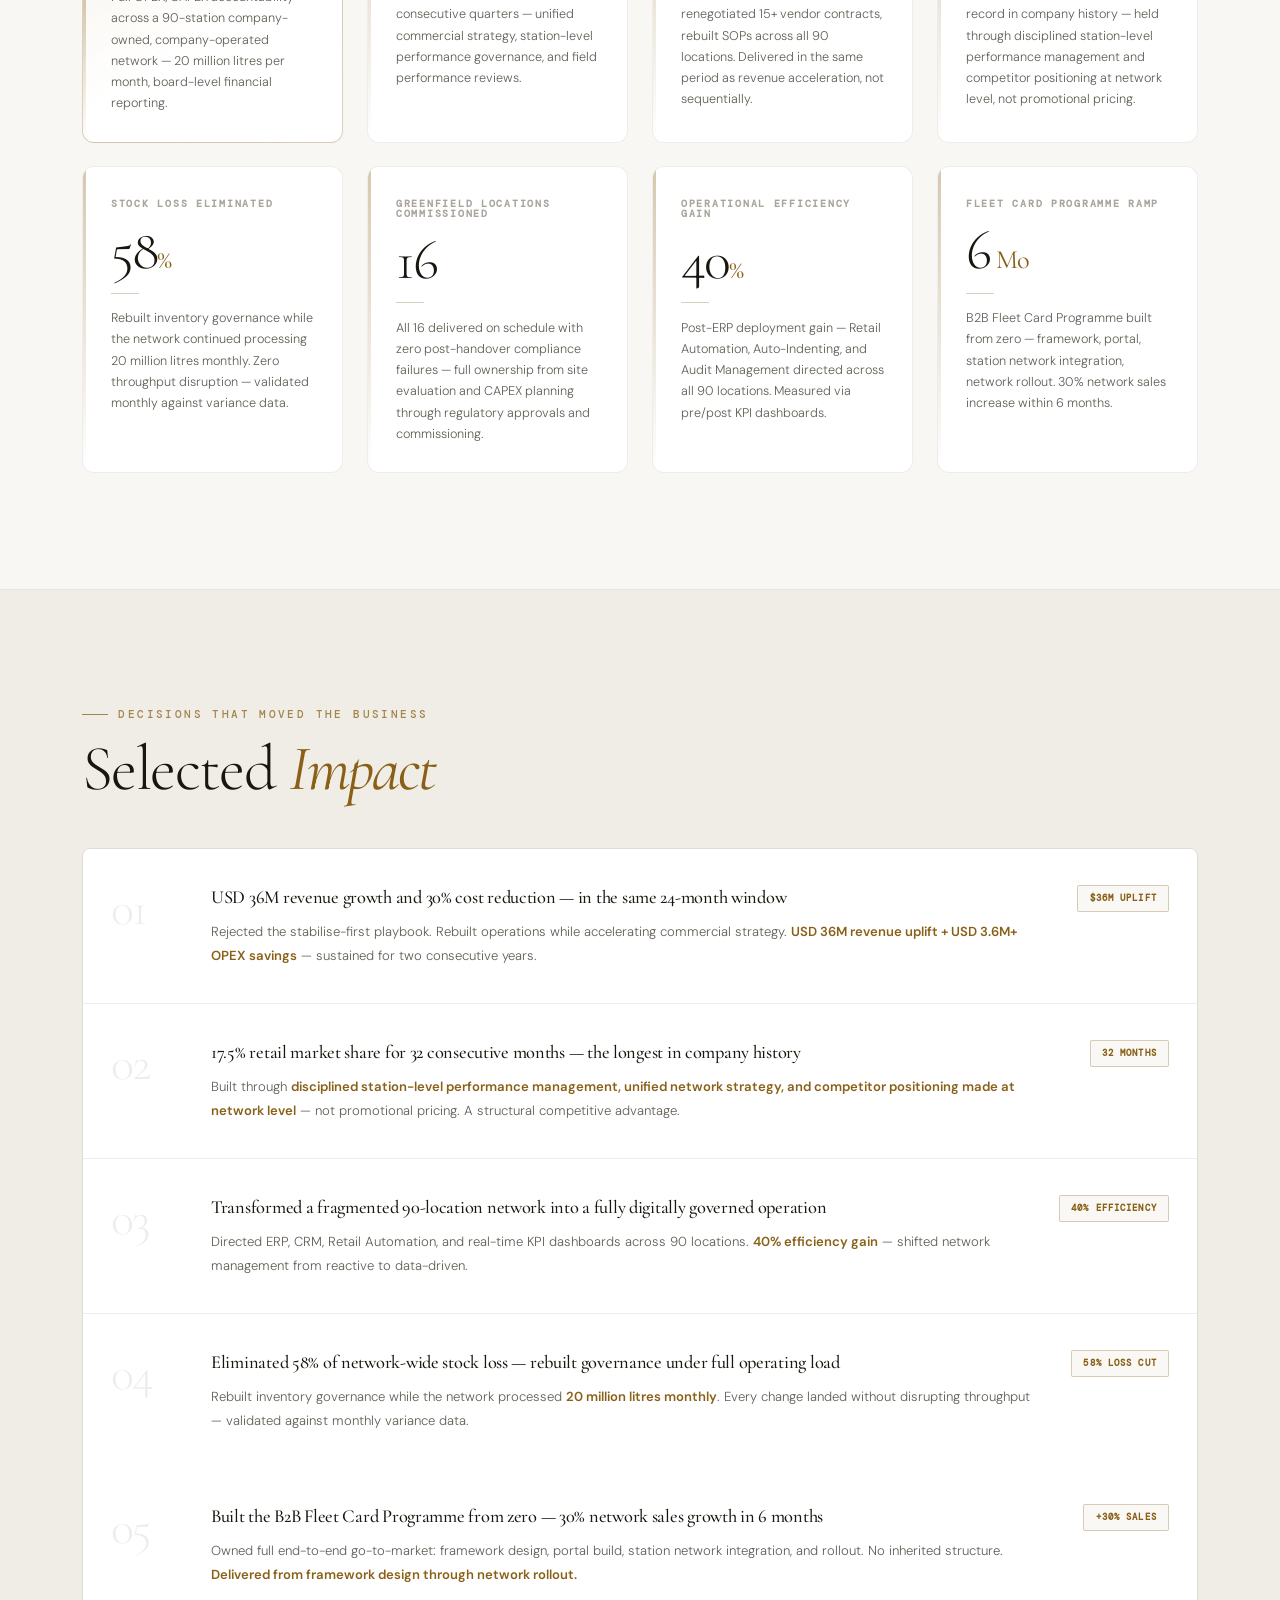
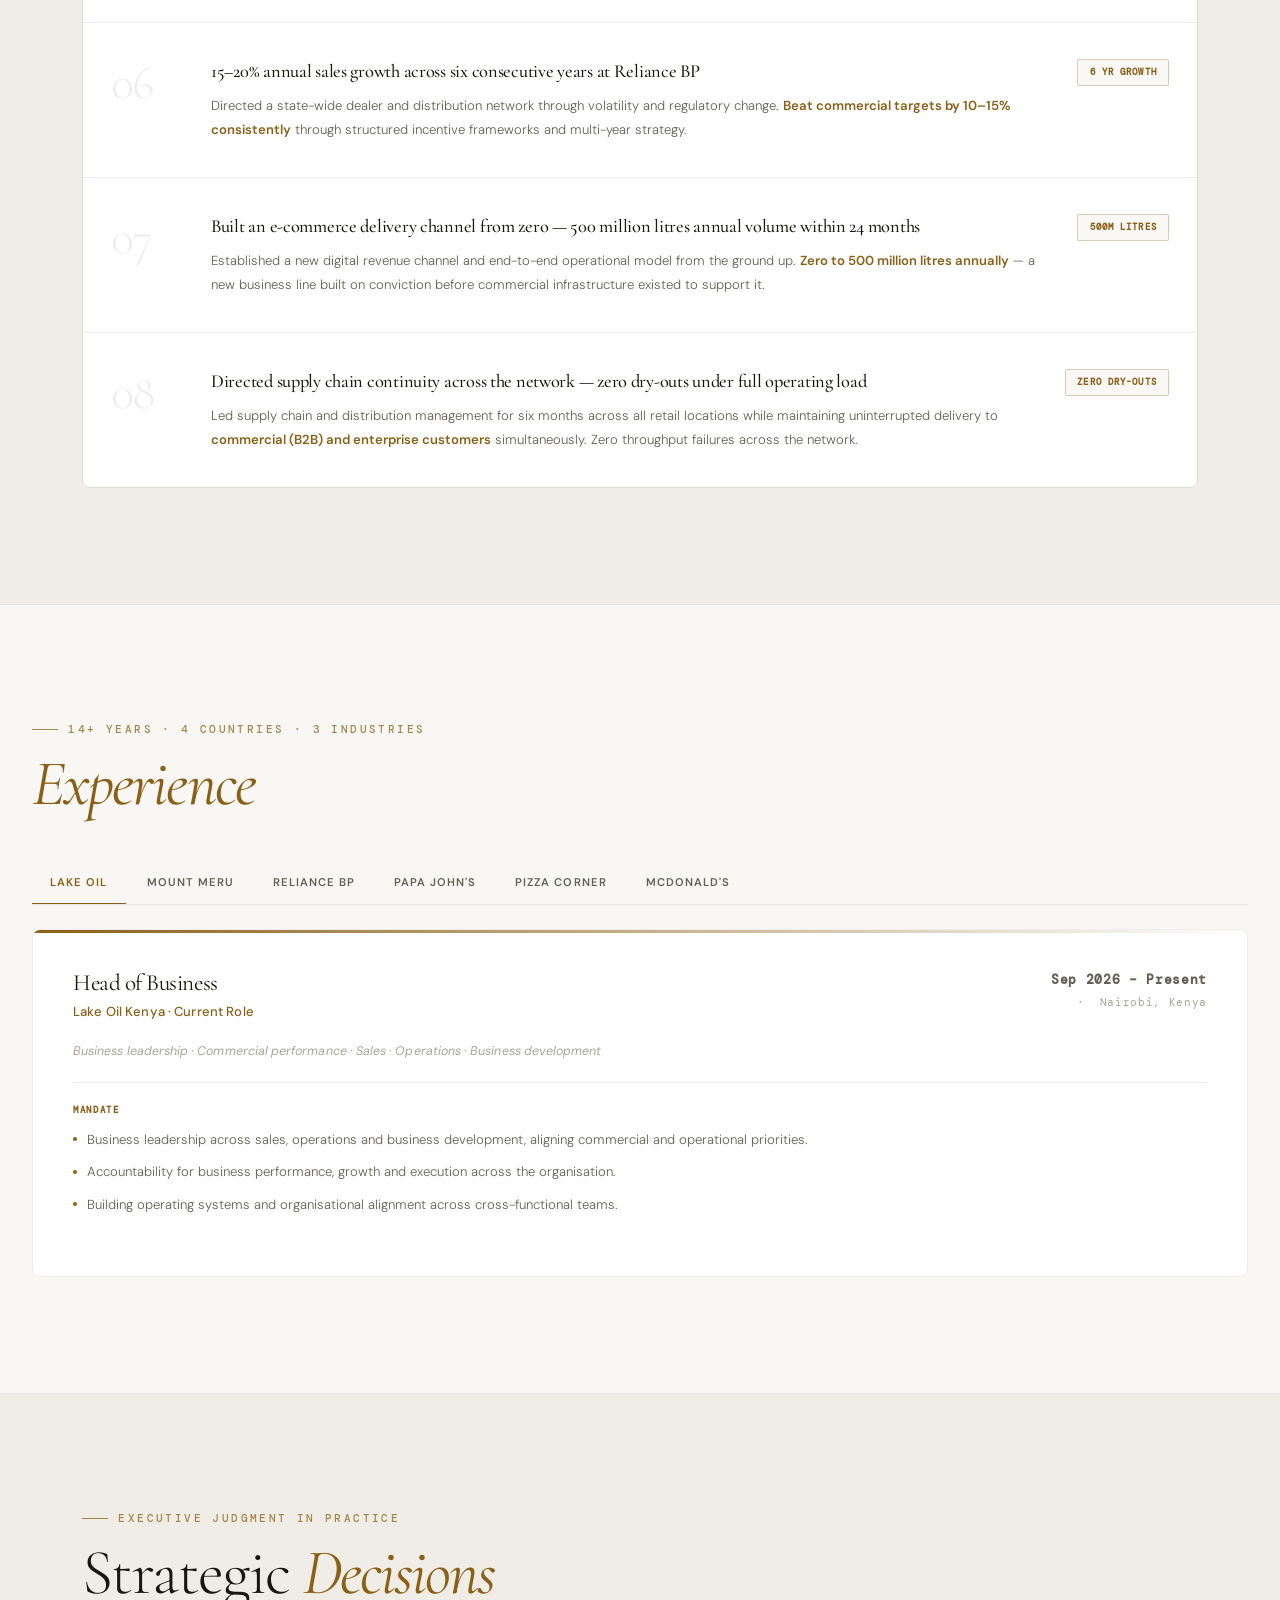
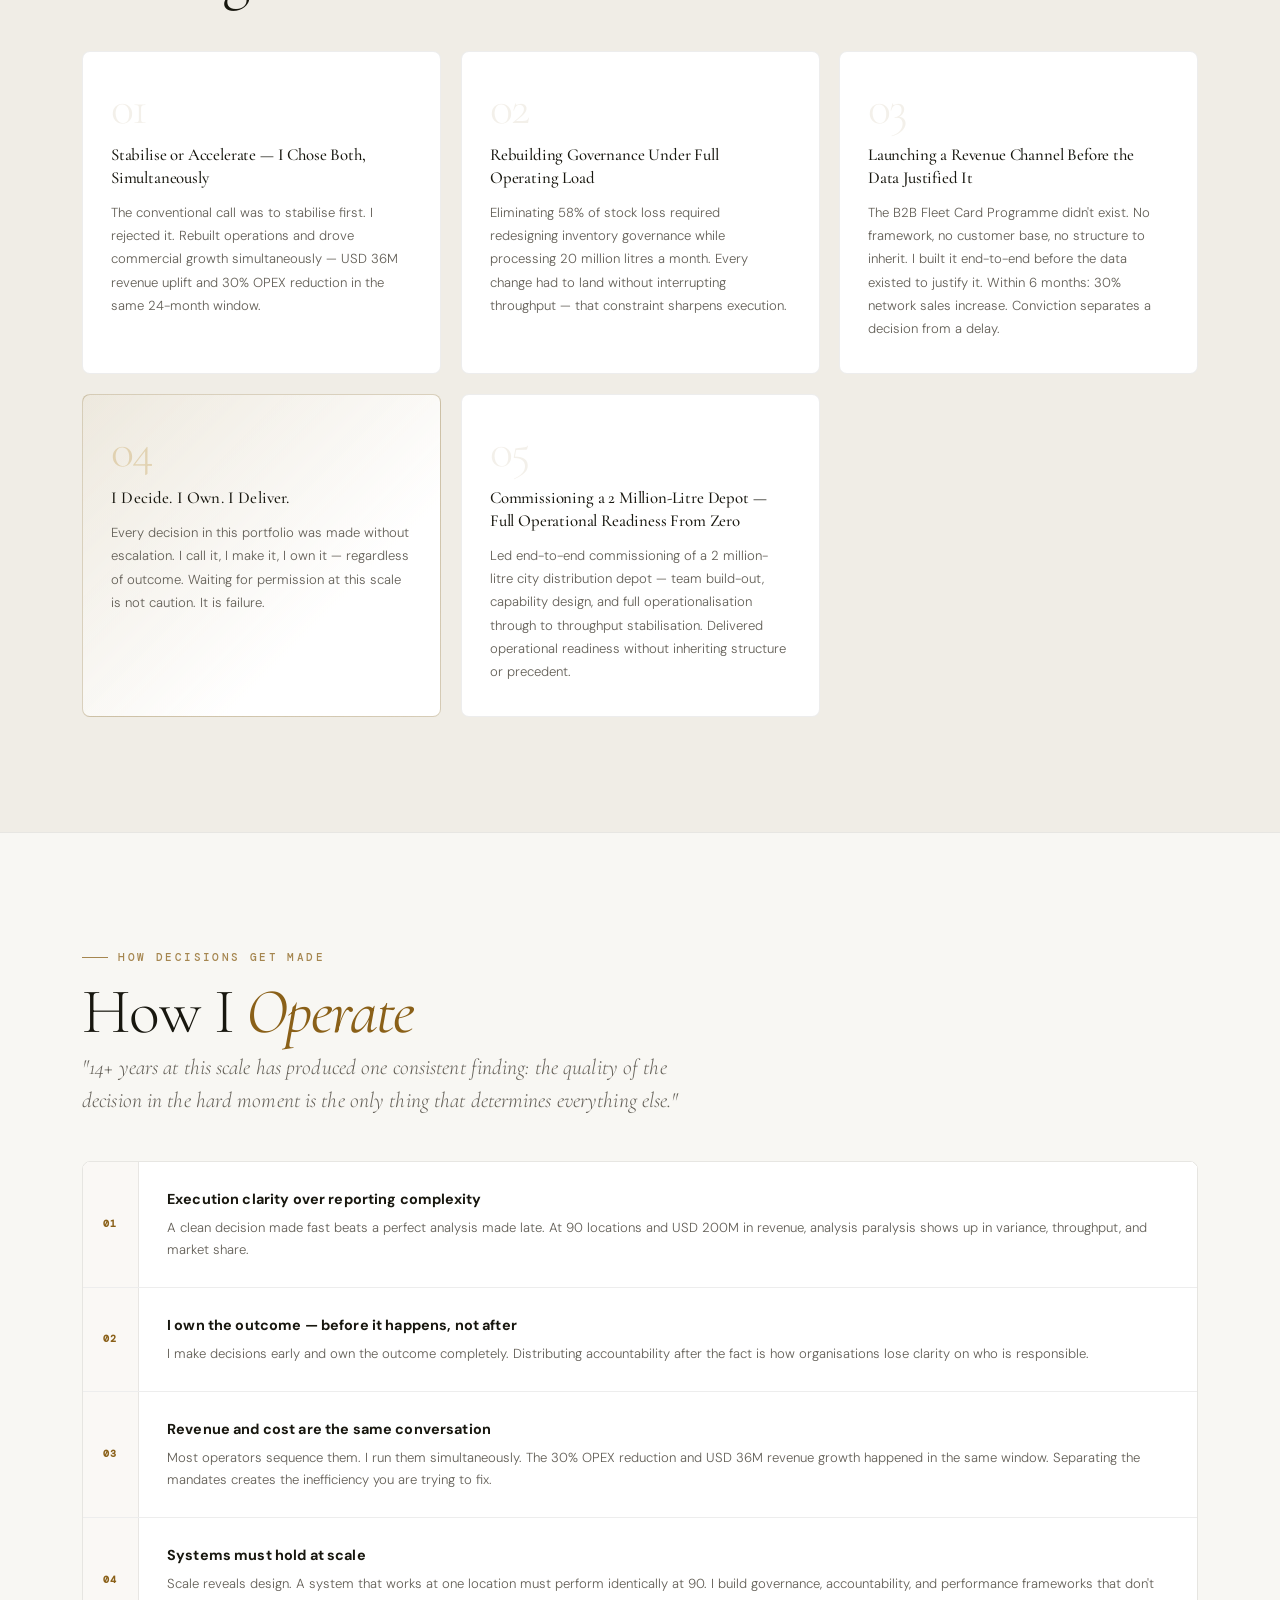
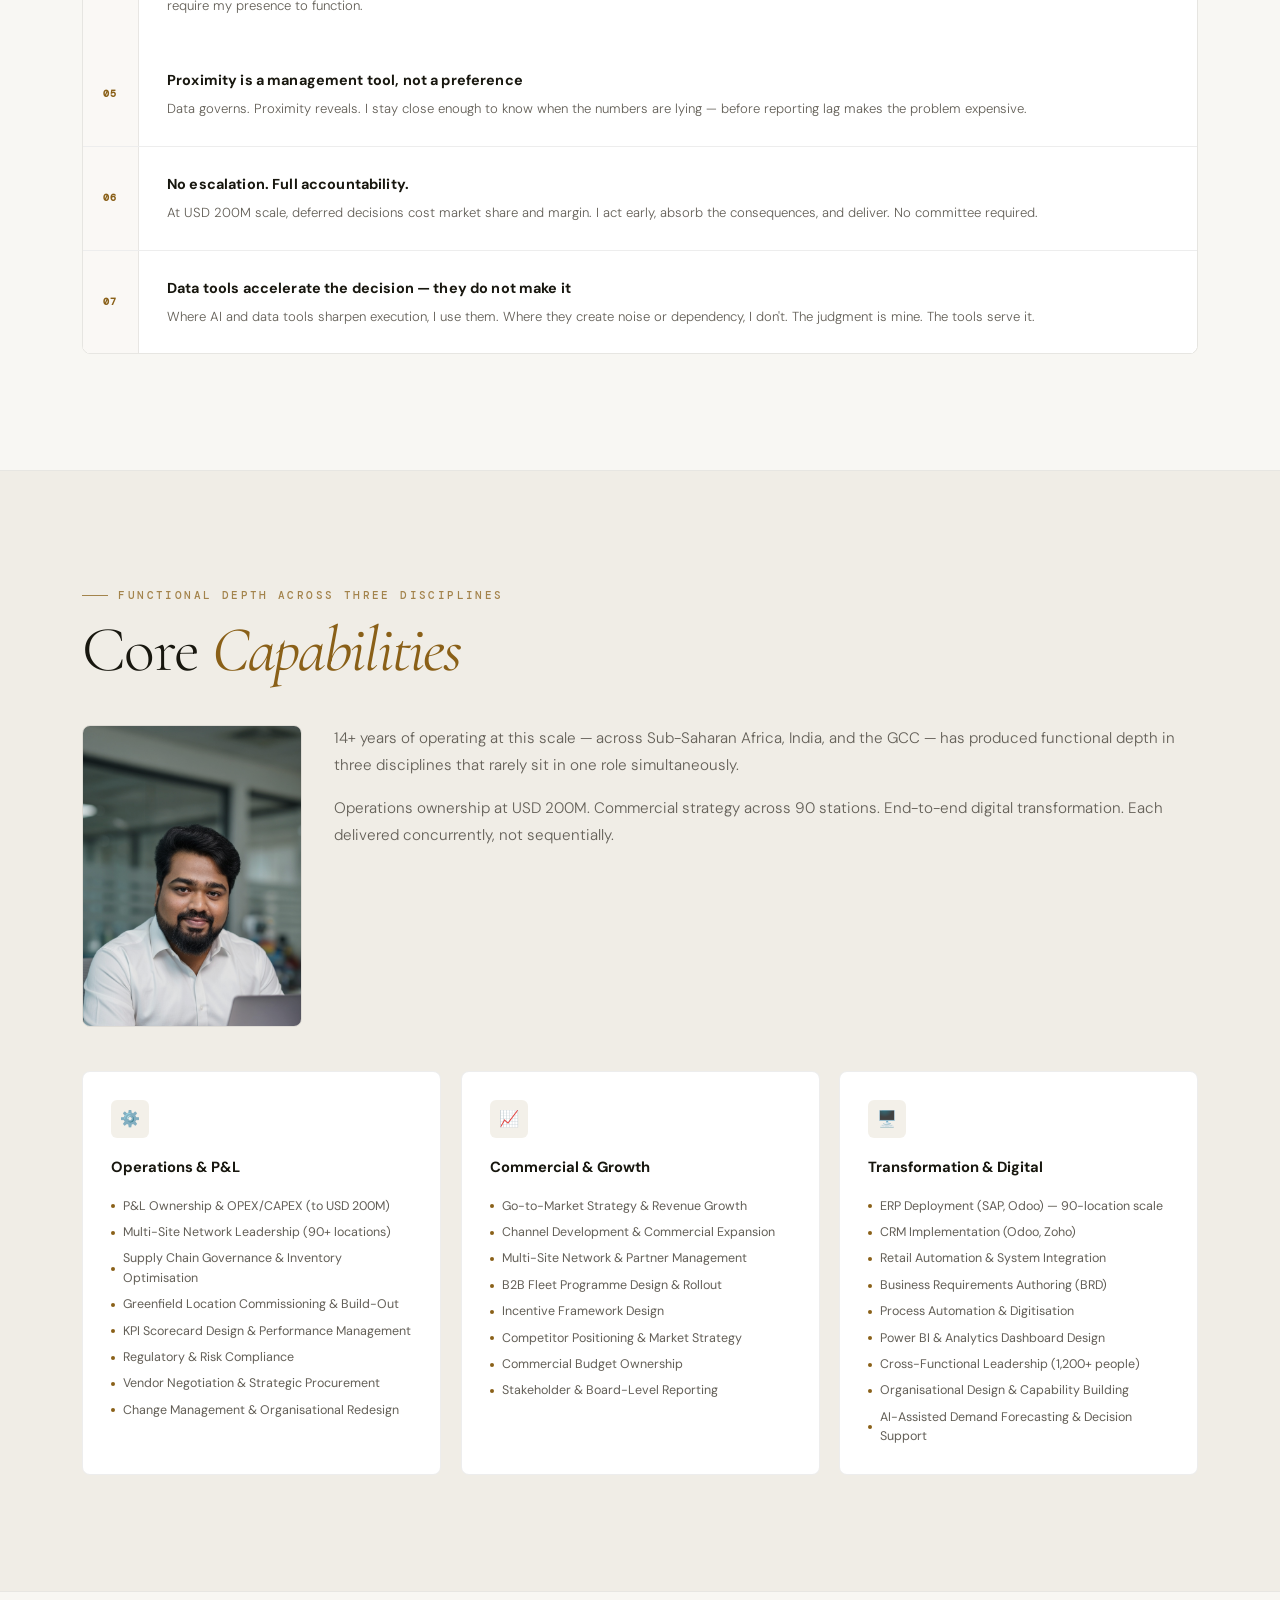
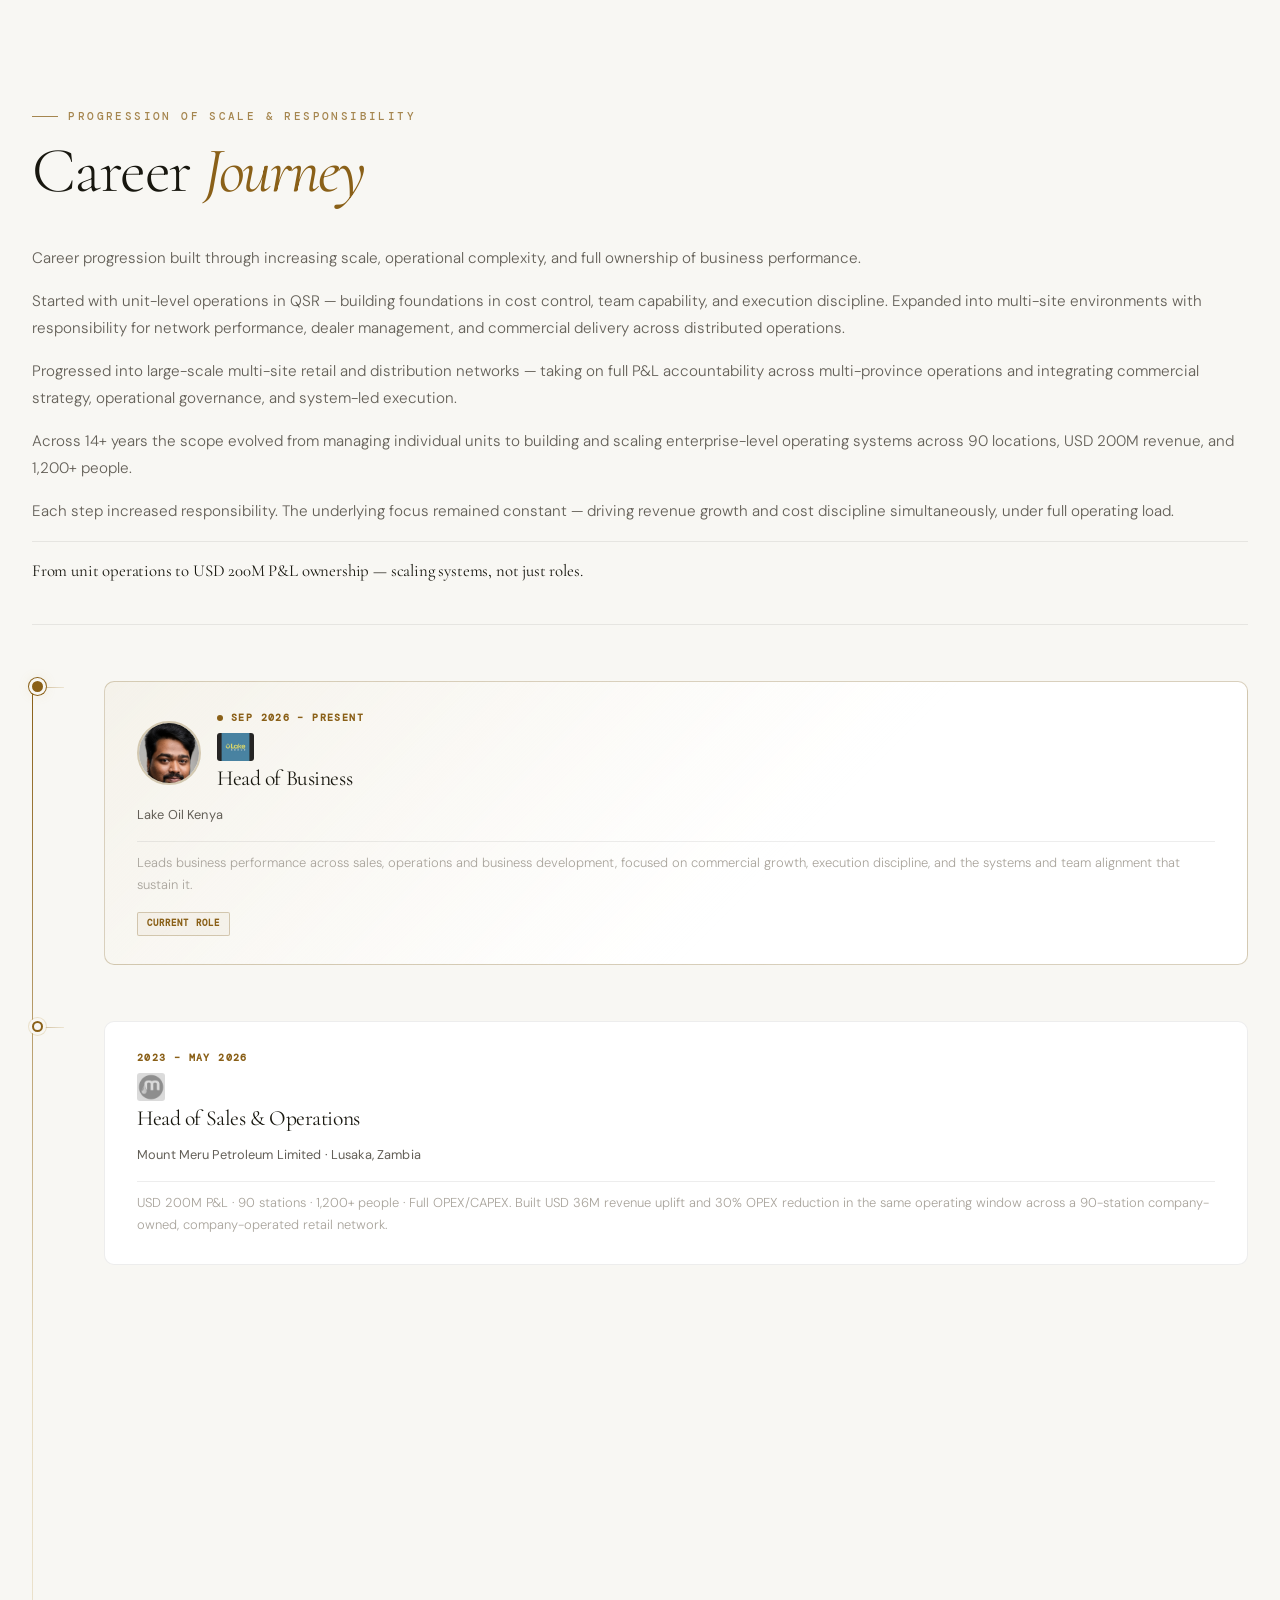
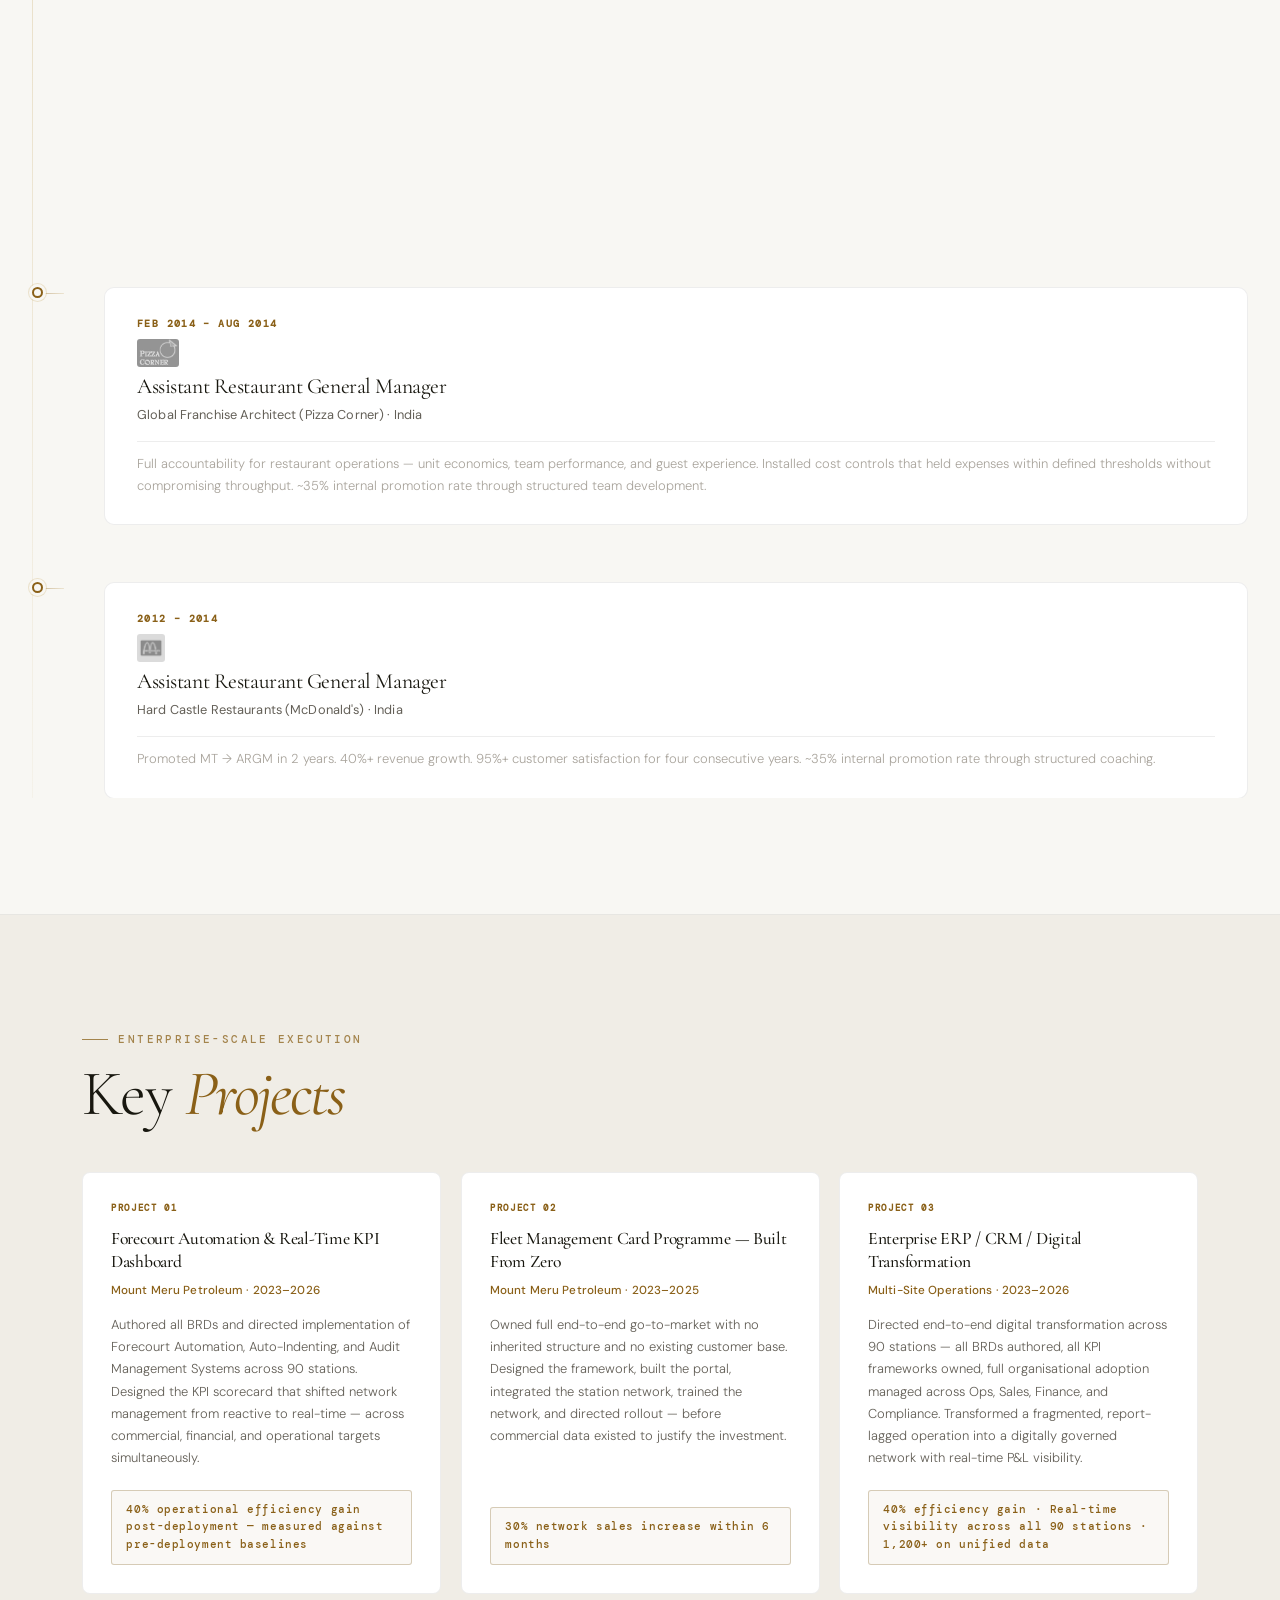
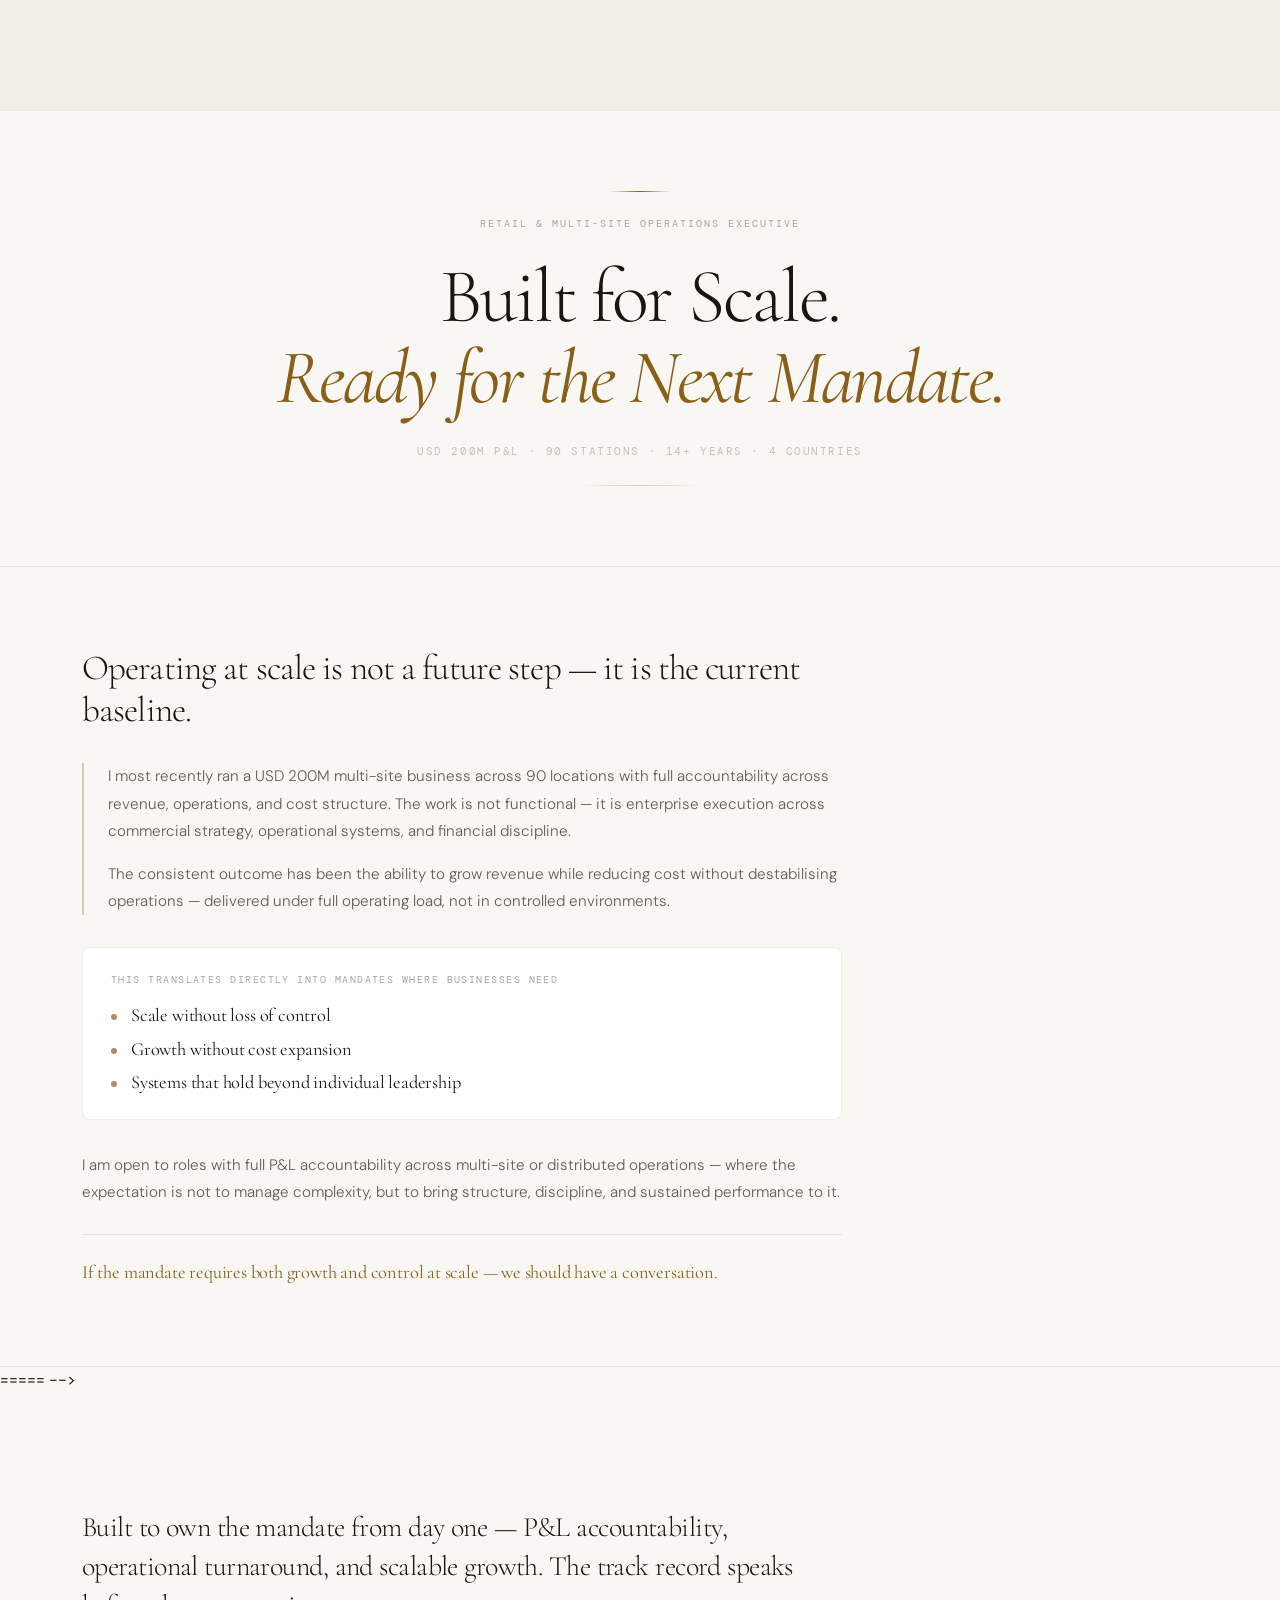
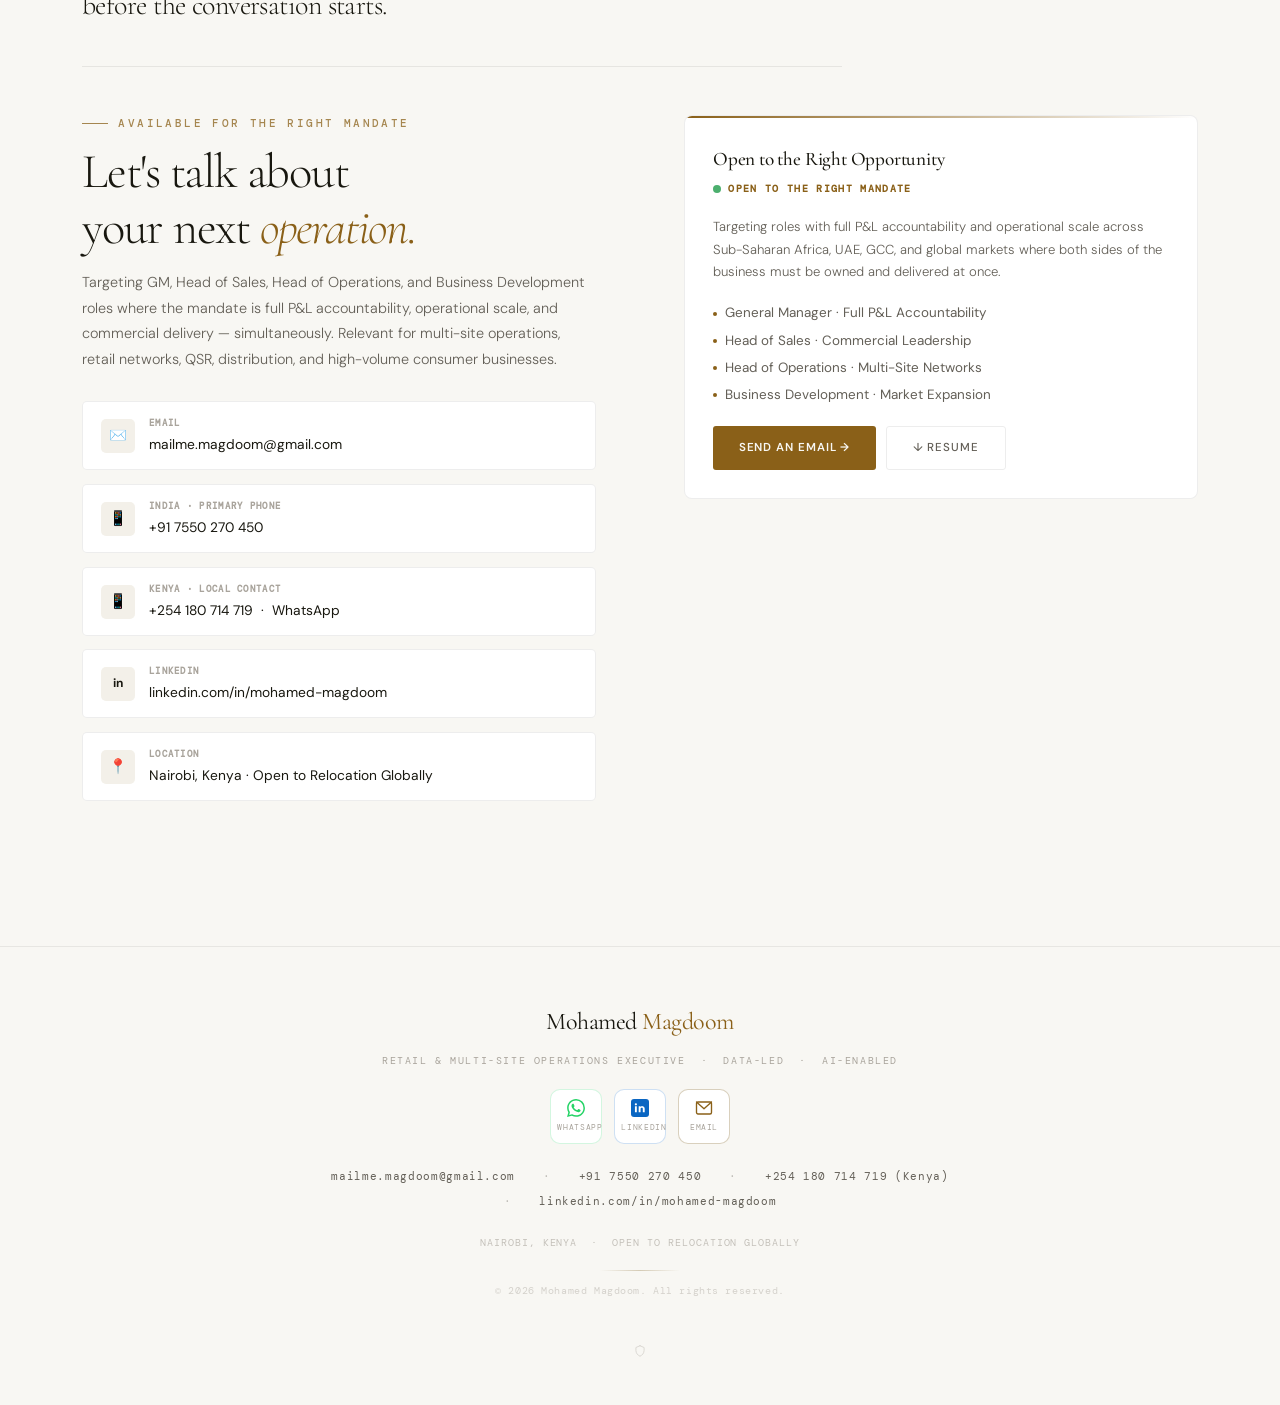
==== commit ad09d131: "Add privacy-limited page and click counting to the public site - analytics.js: sends a pageview and " ====
--- a/index.html
+++ b/index.html
@@ -4819,7 +4819,7 @@
   <div class="nav-r">
     <span class="theme-lbl" id="tlbl">☾</span>
     <div class="theme-btn" id="thm" role="button" tabindex="0" aria-label="Toggle theme"></div>
-    <a href="#" data-resume-modal="true" class="nav-cv" aria-haspopup="dialog">↓ Resume</a>
+    <a href="#" data-resume-modal="true" class="nav-cv" aria-haspopup="dialog" data-track="resume_view">↓ Resume</a>
     <div class="ham" id="ham" role="button" tabindex="0" aria-label="Open menu" aria-expanded="false" aria-controls="mob"><span></span><span></span><span></span></div>
   </div>
 </nav>
@@ -4871,9 +4871,9 @@
         </div>
       </div>
       <div class="hero-cta">
-        <a href="#career" class="btn-g">View Experience →</a>
-        <a href="#" data-resume-modal="true" class="btn-o" aria-haspopup="dialog">↓ Resume</a>
-        <a href="https://wa.me/917550270450" class="btn-o" target="_blank"><svg xmlns="http://www.w3.org/2000/svg" viewBox="0 0 24 24" width="18" height="18" fill="#25D366" style="flex-shrink:0"><path d="M17.472 14.382c-.297-.149-1.758-.867-2.03-.967-.273-.099-.471-.148-.67.15-.197.297-.767.966-.94 1.164-.173.199-.347.223-.644.075-.297-.15-1.255-.463-2.39-1.475-.883-.788-1.48-1.761-1.653-2.059-.173-.297-.018-.458.13-.606.134-.133.298-.347.446-.52.149-.174.198-.298.298-.497.099-.198.05-.371-.025-.52-.075-.149-.669-1.612-.916-2.207-.242-.579-.487-.5-.669-.51-.173-.008-.371-.01-.57-.01-.198 0-.52.074-.792.372-.272.297-1.04 1.016-1.04 2.479 0 1.462 1.065 2.875 1.213 3.074.149.198 2.096 3.2 5.077 4.487.709.306 1.262.489 1.694.625.712.227 1.36.195 1.871.118.571-.085 1.758-.719 2.006-1.413.248-.694.248-1.289.173-1.413-.074-.124-.272-.198-.57-.347m-5.421 7.403h-.004a9.87 9.87 0 01-5.031-1.378l-.361-.214-3.741.982.998-3.648-.235-.374a9.86 9.86 0 01-1.51-5.26c.001-5.45 4.436-9.884 9.888-9.884 2.64 0 5.122 1.03 6.988 2.898a9.825 9.825 0 012.893 6.994c-.003 5.45-4.437 9.884-9.885 9.884m8.413-18.297A11.815 11.815 0 0012.05 0C5.495 0 .16 5.335.157 11.892c0 2.096.547 4.142 1.588 5.945L.057 24l6.305-1.654a11.882 11.882 0 005.683 1.448h.005c6.554 0 11.89-5.335 11.893-11.893a11.821 11.821 0 00-3.48-8.413z"/></svg> WhatsApp</a>
+        <a href="#career" class="btn-g" data-track="cta">View Experience →</a>
+        <a href="#" data-resume-modal="true" class="btn-o" aria-haspopup="dialog" data-track="resume_view">↓ Resume</a>
+        <a href="https://wa.me/917550270450" class="btn-o" target="_blank" data-track="whatsapp"><svg xmlns="http://www.w3.org/2000/svg" viewBox="0 0 24 24" width="18" height="18" fill="#25D366" style="flex-shrink:0"><path d="M17.472 14.382c-.297-.149-1.758-.867-2.03-.967-.273-.099-.471-.148-.67.15-.197.297-.767.966-.94 1.164-.173.199-.347.223-.644.075-.297-.15-1.255-.463-2.39-1.475-.883-.788-1.48-1.761-1.653-2.059-.173-.297-.018-.458.13-.606.134-.133.298-.347.446-.52.149-.174.198-.298.298-.497.099-.198.05-.371-.025-.52-.075-.149-.669-1.612-.916-2.207-.242-.579-.487-.5-.669-.51-.173-.008-.371-.01-.57-.01-.198 0-.52.074-.792.372-.272.297-1.04 1.016-1.04 2.479 0 1.462 1.065 2.875 1.213 3.074.149.198 2.096 3.2 5.077 4.487.709.306 1.262.489 1.694.625.712.227 1.36.195 1.871.118.571-.085 1.758-.719 2.006-1.413.248-.694.248-1.289.173-1.413-.074-.124-.272-.198-.57-.347m-5.421 7.403h-.004a9.87 9.87 0 01-5.031-1.378l-.361-.214-3.741.982.998-3.648-.235-.374a9.86 9.86 0 01-1.51-5.26c.001-5.45 4.436-9.884 9.888-9.884 2.64 0 5.122 1.03 6.988 2.898a9.825 9.825 0 012.893 6.994c-.003 5.45-4.437 9.884-9.885 9.884m8.413-18.297A11.815 11.815 0 0012.05 0C5.495 0 .16 5.335.157 11.892c0 2.096.547 4.142 1.588 5.945L.057 24l6.305-1.654a11.882 11.882 0 005.683 1.448h.005c6.554 0 11.89-5.335 11.893-11.893a11.821 11.821 0 00-3.48-8.413z"/></svg> WhatsApp</a>
       </div>
     </div>
   </div>
@@ -5682,19 +5682,19 @@
         <h2 class="contact-h">Let's talk about<br>your next <em>operation.</em></h2></div>
         <p class="contact-sub reveal">Targeting GM, Head of Sales, Head of Operations, and Business Development roles where the mandate is full P&amp;L accountability, operational scale, and commercial delivery — simultaneously. Relevant for multi-site operations, retail networks, QSR, distribution, and high-volume consumer businesses.</p>
         <div class="ci-list reveal">
-          <a href="mailto:mailme.magdoom@gmail.com" class="ci">
+          <a href="mailto:mailme.magdoom@gmail.com" class="ci" data-track="email">
             <div class="ci-ico">✉️</div>
             <div><div class="ci-lbl">Email</div><div class="ci-val">mailme.magdoom@gmail.com</div></div>
           </a>
-          <a href="tel:+917550270450" class="ci">
+          <a href="tel:+917550270450" class="ci" data-track="phone">
             <div class="ci-ico">📱</div>
             <div><div class="ci-lbl">India · Primary Phone</div><div class="ci-val">+91 7550 270 450</div></div>
           </a>
           <div class="ci">
             <div class="ci-ico">📱</div>
-            <div><div class="ci-lbl">Kenya · Local Contact</div><div class="ci-val"><a href="tel:+254180714719">+254 180 714 719</a> &nbsp;·&nbsp; <a href="https://wa.me/254180714719" target="_blank" rel="noopener">WhatsApp</a></div></div>
+            <div><div class="ci-lbl">Kenya · Local Contact</div><div class="ci-val"><a href="tel:+254180714719" data-track="phone">+254 180 714 719</a> &nbsp;·&nbsp; <a href="https://wa.me/254180714719" target="_blank" rel="noopener" data-track="whatsapp">WhatsApp</a></div></div>
           </div>
-          <a href="https://linkedin.com/in/mohamed-magdoom" target="_blank" class="ci">
+          <a href="https://linkedin.com/in/mohamed-magdoom" target="_blank" class="ci" data-track="linkedin">
             <div class="ci-ico" style="font-size:.75rem;font-weight:700">in</div>
             <div><div class="ci-lbl">LinkedIn</div><div class="ci-val">linkedin.com/in/mohamed-magdoom</div></div>
           </a>
@@ -5715,8 +5715,8 @@
           <div class="target-i">Business Development · Market Expansion</div>
         </div>
         <div class="cta-row">
-          <a href="mailto:mailme.magdoom@gmail.com" class="btn-g">Send an Email →</a>
-          <a href="#" data-resume-modal="true" class="btn-o" aria-haspopup="dialog">↓ Resume</a>
+          <a href="mailto:mailme.magdoom@gmail.com" class="btn-g" data-track="email">Send an Email →</a>
+          <a href="#" data-resume-modal="true" class="btn-o" aria-haspopup="dialog" data-track="resume_view">↓ Resume</a>
         </div>
       </div>
     </div>
@@ -5733,15 +5733,15 @@
 
     <!-- Social icons row -->
     <div class="exec-footer-socials">
-      <a href="https://wa.me/917550270450" class="efi-social efi-wa" title="WhatsApp" target="_blank" rel="noopener">
+      <a href="https://wa.me/917550270450" class="efi-social efi-wa" title="WhatsApp" target="_blank" rel="noopener" data-track="whatsapp">
         <svg viewBox="0 0 24 24" width="18" height="18" fill="currentColor"><path d="M17.472 14.382c-.297-.149-1.758-.867-2.03-.967-.273-.099-.471-.148-.67.15-.197.297-.767.966-.94 1.164-.173.199-.347.223-.644.075-.297-.15-1.255-.463-2.39-1.475-.883-.788-1.48-1.761-1.653-2.059-.173-.297-.018-.458.13-.606.134-.133.298-.347.446-.52.149-.174.198-.298.298-.497.099-.198.05-.371-.025-.52-.075-.149-.669-1.612-.916-2.207-.242-.579-.487-.5-.669-.51-.173-.008-.371-.01-.57-.01-.198 0-.52.074-.792.372-.272.297-1.04 1.016-1.04 2.479 0 1.462 1.065 2.875 1.213 3.074.149.198 2.096 3.2 5.077 4.487.709.306 1.262.489 1.694.625.712.227 1.36.195 1.871.118.571-.085 1.758-.719 2.006-1.413.248-.694.248-1.289.173-1.413-.074-.124-.272-.198-.57-.347m-5.421 7.403h-.004a9.87 9.87 0 01-5.031-1.378l-.361-.214-3.741.982.998-3.648-.235-.374a9.86 9.86 0 01-1.51-5.26c.001-5.45 4.436-9.884 9.888-9.884 2.64 0 5.122 1.03 6.988 2.898a9.825 9.825 0 012.893 6.994c-.003 5.45-4.437 9.884-9.885 9.884m8.413-18.297A11.815 11.815 0 0012.05 0C5.495 0 .16 5.335.157 11.892c0 2.096.547 4.142 1.588 5.945L.057 24l6.305-1.654a11.882 11.882 0 005.683 1.448h.005c6.554 0 11.89-5.335 11.893-11.893a11.821 11.821 0 00-3.48-8.413z"/></svg>
         <span>WhatsApp</span>
       </a>
-      <a href="https://linkedin.com/in/mohamed-magdoom" class="efi-social efi-li" title="LinkedIn" target="_blank" rel="noopener">
+      <a href="https://linkedin.com/in/mohamed-magdoom" class="efi-social efi-li" title="LinkedIn" target="_blank" rel="noopener" data-track="linkedin">
         <svg viewBox="0 0 24 24" width="18" height="18"><rect width="24" height="24" rx="4" fill="currentColor"/><path fill="#fff" d="M7.75 9.5h-2.5v8h2.5v-8zm-1.25-4a1.5 1.5 0 100 3 1.5 1.5 0 000-3zM18.25 13c0-2.07-1.18-3.5-3-3.5a2.9 2.9 0 00-2.5 1.3V9.5h-2.5v8h2.5v-4.25c0-1.1.65-1.75 1.65-1.75s1.35.6 1.35 1.75V17.5h2.5V13z"/></svg>
         <span>LinkedIn</span>
       </a>
-      <a href="mailto:mailme.magdoom@gmail.com" class="efi-social efi-em" title="Email">
+      <a href="mailto:mailme.magdoom@gmail.com" class="efi-social efi-em" title="Email" data-track="email">
         <svg viewBox="0 0 24 24" width="18" height="18" fill="none" stroke="currentColor" stroke-width="1.8" stroke-linecap="round" stroke-linejoin="round"><rect x="2" y="4" width="20" height="16" rx="2"/><polyline points="2,4 12,13 22,4"/></svg>
         <span>Email</span>
       </a>
@@ -5749,13 +5749,13 @@
 
     <!-- Text contacts -->
     <div class="exec-footer-contacts">
-      <a href="mailto:mailme.magdoom@gmail.com">mailme.magdoom@gmail.com</a>
+      <a href="mailto:mailme.magdoom@gmail.com" data-track="email">mailme.magdoom@gmail.com</a>
       <span class="exec-footer-sep">·</span>
-      <a href="tel:+917550270450">+91 7550 270 450</a>
+      <a href="tel:+917550270450" data-track="phone">+91 7550 270 450</a>
       <span class="exec-footer-sep">·</span>
-      <a href="tel:+254180714719">+254 180 714 719 (Kenya)</a>
+      <a href="tel:+254180714719" data-track="phone">+254 180 714 719 (Kenya)</a>
       <span class="exec-footer-sep">·</span>
-      <a href="https://linkedin.com/in/mohamed-magdoom" target="_blank" rel="noopener">linkedin.com/in/mohamed-magdoom</a>
+      <a href="https://linkedin.com/in/mohamed-magdoom" target="_blank" rel="noopener" data-track="linkedin">linkedin.com/in/mohamed-magdoom</a>
     </div>
 
     <!-- Location -->
@@ -5775,8 +5775,8 @@
 
 <!-- FAB -->
 <div class="fab-bar">
-  <a href="https://wa.me/917550270450" class="fab" title="WhatsApp" target="_blank"><svg xmlns="http://www.w3.org/2000/svg" viewBox="0 0 24 24" width="20" height="20" fill="#25D366"><path d="M17.472 14.382c-.297-.149-1.758-.867-2.03-.967-.273-.099-.471-.148-.67.15-.197.297-.767.966-.94 1.164-.173.199-.347.223-.644.075-.297-.15-1.255-.463-2.39-1.475-.883-.788-1.48-1.761-1.653-2.059-.173-.297-.018-.458.13-.606.134-.133.298-.347.446-.52.149-.174.198-.298.298-.497.099-.198.05-.371-.025-.52-.075-.149-.669-1.612-.916-2.207-.242-.579-.487-.5-.669-.51-.173-.008-.371-.01-.57-.01-.198 0-.52.074-.792.372-.272.297-1.04 1.016-1.04 2.479 0 1.462 1.065 2.875 1.213 3.074.149.198 2.096 3.2 5.077 4.487.709.306 1.262.489 1.694.625.712.227 1.36.195 1.871.118.571-.085 1.758-.719 2.006-1.413.248-.694.248-1.289.173-1.413-.074-.124-.272-.198-.57-.347m-5.421 7.403h-.004a9.87 9.87 0 01-5.031-1.378l-.361-.214-3.741.982.998-3.648-.235-.374a9.86 9.86 0 01-1.51-5.26c.001-5.45 4.436-9.884 9.888-9.884 2.64 0 5.122 1.03 6.988 2.898a9.825 9.825 0 012.893 6.994c-.003 5.45-4.437 9.884-9.885 9.884m8.413-18.297A11.815 11.815 0 0012.05 0C5.495 0 .16 5.335.157 11.892c0 2.096.547 4.142 1.588 5.945L.057 24l6.305-1.654a11.882 11.882 0 005.683 1.448h.005c6.554 0 11.89-5.335 11.893-11.893a11.821 11.821 0 00-3.48-8.413z"/></svg></a>
-  <a href="https://linkedin.com/in/mohamed-magdoom" class="fab fab-li" title="LinkedIn" target="_blank" rel="noopener">
+  <a href="https://wa.me/917550270450" class="fab" title="WhatsApp" target="_blank" data-track="whatsapp"><svg xmlns="http://www.w3.org/2000/svg" viewBox="0 0 24 24" width="20" height="20" fill="#25D366"><path d="M17.472 14.382c-.297-.149-1.758-.867-2.03-.967-.273-.099-.471-.148-.67.15-.197.297-.767.966-.94 1.164-.173.199-.347.223-.644.075-.297-.15-1.255-.463-2.39-1.475-.883-.788-1.48-1.761-1.653-2.059-.173-.297-.018-.458.13-.606.134-.133.298-.347.446-.52.149-.174.198-.298.298-.497.099-.198.05-.371-.025-.52-.075-.149-.669-1.612-.916-2.207-.242-.579-.487-.5-.669-.51-.173-.008-.371-.01-.57-.01-.198 0-.52.074-.792.372-.272.297-1.04 1.016-1.04 2.479 0 1.462 1.065 2.875 1.213 3.074.149.198 2.096 3.2 5.077 4.487.709.306 1.262.489 1.694.625.712.227 1.36.195 1.871.118.571-.085 1.758-.719 2.006-1.413.248-.694.248-1.289.173-1.413-.074-.124-.272-.198-.57-.347m-5.421 7.403h-.004a9.87 9.87 0 01-5.031-1.378l-.361-.214-3.741.982.998-3.648-.235-.374a9.86 9.86 0 01-1.51-5.26c.001-5.45 4.436-9.884 9.888-9.884 2.64 0 5.122 1.03 6.988 2.898a9.825 9.825 0 012.893 6.994c-.003 5.45-4.437 9.884-9.885 9.884m8.413-18.297A11.815 11.815 0 0012.05 0C5.495 0 .16 5.335.157 11.892c0 2.096.547 4.142 1.588 5.945L.057 24l6.305-1.654a11.882 11.882 0 005.683 1.448h.005c6.554 0 11.89-5.335 11.893-11.893a11.821 11.821 0 00-3.48-8.413z"/></svg></a>
+  <a href="https://linkedin.com/in/mohamed-magdoom" class="fab fab-li" title="LinkedIn" target="_blank" rel="noopener" data-track="linkedin">
     <svg xmlns="http://www.w3.org/2000/svg" viewBox="0 0 24 24" width="20" height="20">
       <rect width="24" height="24" rx="4" fill="#0A66C2"/>
       <path fill="#ffffff" d="M7.75 9.5h-2.5v8h2.5v-8zm-1.25-4a1.5 1.5 0 100 3 1.5 1.5 0 000-3zM18.25 13c0-2.07-1.18-3.5-3-3.5a2.9 2.9 0 00-2.5 1.3V9.5h-2.5v8h2.5v-4.25c0-1.1.65-1.75 1.65-1.75s1.35.6 1.35 1.75V17.5h2.5V13z"/>
@@ -5789,7 +5789,7 @@
      JAVASCRIPT
 ============================================================ -->
 <!-- Hidden resume download anchor - PDF stored here, not in JS -->
-<a id="resume-anchor" href="/Resume/Resume_Mohamed_Magdoom.pdf" download="Mohamed_Magdoom_Resume.pdf" style="display:none" aria-hidden="true"></a>
+<a id="resume-anchor" href="/Resume/Resume_Mohamed_Magdoom.pdf" download="Mohamed_Magdoom_Resume.pdf" style="display:none" aria-hidden="true" data-track="resume_download"></a>
 
 <script data-cfasync="false" src="/cdn-cgi/scripts/5c5dd728/cloudflare-static/email-decode.min.js"></script><script data-cfasync="false" src="/cdn-cgi/scripts/5c5dd728/cloudflare-static/email-decode.min.js"></script><script data-cfasync="false" src="/cdn-cgi/scripts/5c5dd728/cloudflare-static/email-decode.min.js"></script><script data-cfasync="false" src="/cdn-cgi/scripts/5c5dd728/cloudflare-static/email-decode.min.js"></script><script data-cfasync="false" src="/cdn-cgi/scripts/5c5dd728/cloudflare-static/email-decode.min.js"></script><script data-cfasync="false" src="/cdn-cgi/scripts/5c5dd728/cloudflare-static/email-decode.min.js"></script><script data-cfasync="false" src="/cdn-cgi/scripts/5c5dd728/cloudflare-static/email-decode.min.js"></script><script data-cfasync="false" src="/cdn-cgi/scripts/5c5dd728/cloudflare-static/email-decode.min.js"></script><script data-cfasync="false" src="/cdn-cgi/scripts/5c5dd728/cloudflare-static/email-decode.min.js"></script><script data-cfasync="false" src="/cdn-cgi/scripts/5c5dd728/cloudflare-static/email-decode.min.js"></script>
 
@@ -5823,11 +5823,11 @@
     <div class="rmo-header">
       <span class="rmo-title">Mohamed Magdoom — Resume</span>
       <div class="rmo-actions">
-        <a id="rmo-view-btn"     class="rmo-btn rmo-btn-view"     href="#" target="_blank" rel="noopener">
+        <a id="rmo-view-btn"     class="rmo-btn rmo-btn-view"     href="#" target="_blank" rel="noopener" data-track="resume_view">
           <svg viewBox="0 0 20 20" fill="none" stroke="currentColor" stroke-width="1.8" stroke-linecap="round" stroke-linejoin="round" width="15" height="15"><path d="M1 10s3.5-7 9-7 9 7 9 7-3.5 7-9 7-9-7-9-7z"/><circle cx="10" cy="10" r="3"/></svg>
           Open in Browser
         </a>
-        <a id="rmo-dl-btn"      class="rmo-btn rmo-btn-dl"       href="#" download="Mohamed_Magdoom_Resume.pdf">
+        <a id="rmo-dl-btn"      class="rmo-btn rmo-btn-dl"       href="#" download="Mohamed_Magdoom_Resume.pdf" data-track="resume_download">
           <svg viewBox="0 0 20 20" fill="none" stroke="currentColor" stroke-width="1.8" stroke-linecap="round" stroke-linejoin="round" width="15" height="15"><path d="M10 3v10M6 9l4 4 4-4"/><path d="M3 16h14"/></svg>
           Download PDF
         </a>
@@ -5843,7 +5843,7 @@
       <div class="rmo-fallback" id="rmo-fallback" hidden>
         <svg viewBox="0 0 60 60" fill="none" stroke="currentColor" stroke-width="1.5" width="48" height="48" opacity="0.4"><rect x="10" y="4" width="32" height="52" rx="3"/><line x1="18" y1="18" x2="42" y2="18"/><line x1="18" y1="26" x2="42" y2="26"/><line x1="18" y1="34" x2="34" y2="34"/></svg>
         <p>PDF preview not available on this device.</p>
-        <a id="rmo-fallback-dl" href="#" download="Mohamed_Magdoom_Resume.pdf" class="rmo-btn rmo-btn-dl">Download PDF instead</a>
+        <a id="rmo-fallback-dl" href="#" download="Mohamed_Magdoom_Resume.pdf" class="rmo-btn rmo-btn-dl" data-track="resume_download">Download PDF instead</a>
       </div>
     </div>
   </div>
@@ -6121,5 +6121,6 @@
   },{capture:true,passive:true});
 })();
 </script>
+<script src="analytics.js" defer></script>
 </body>
 </html>
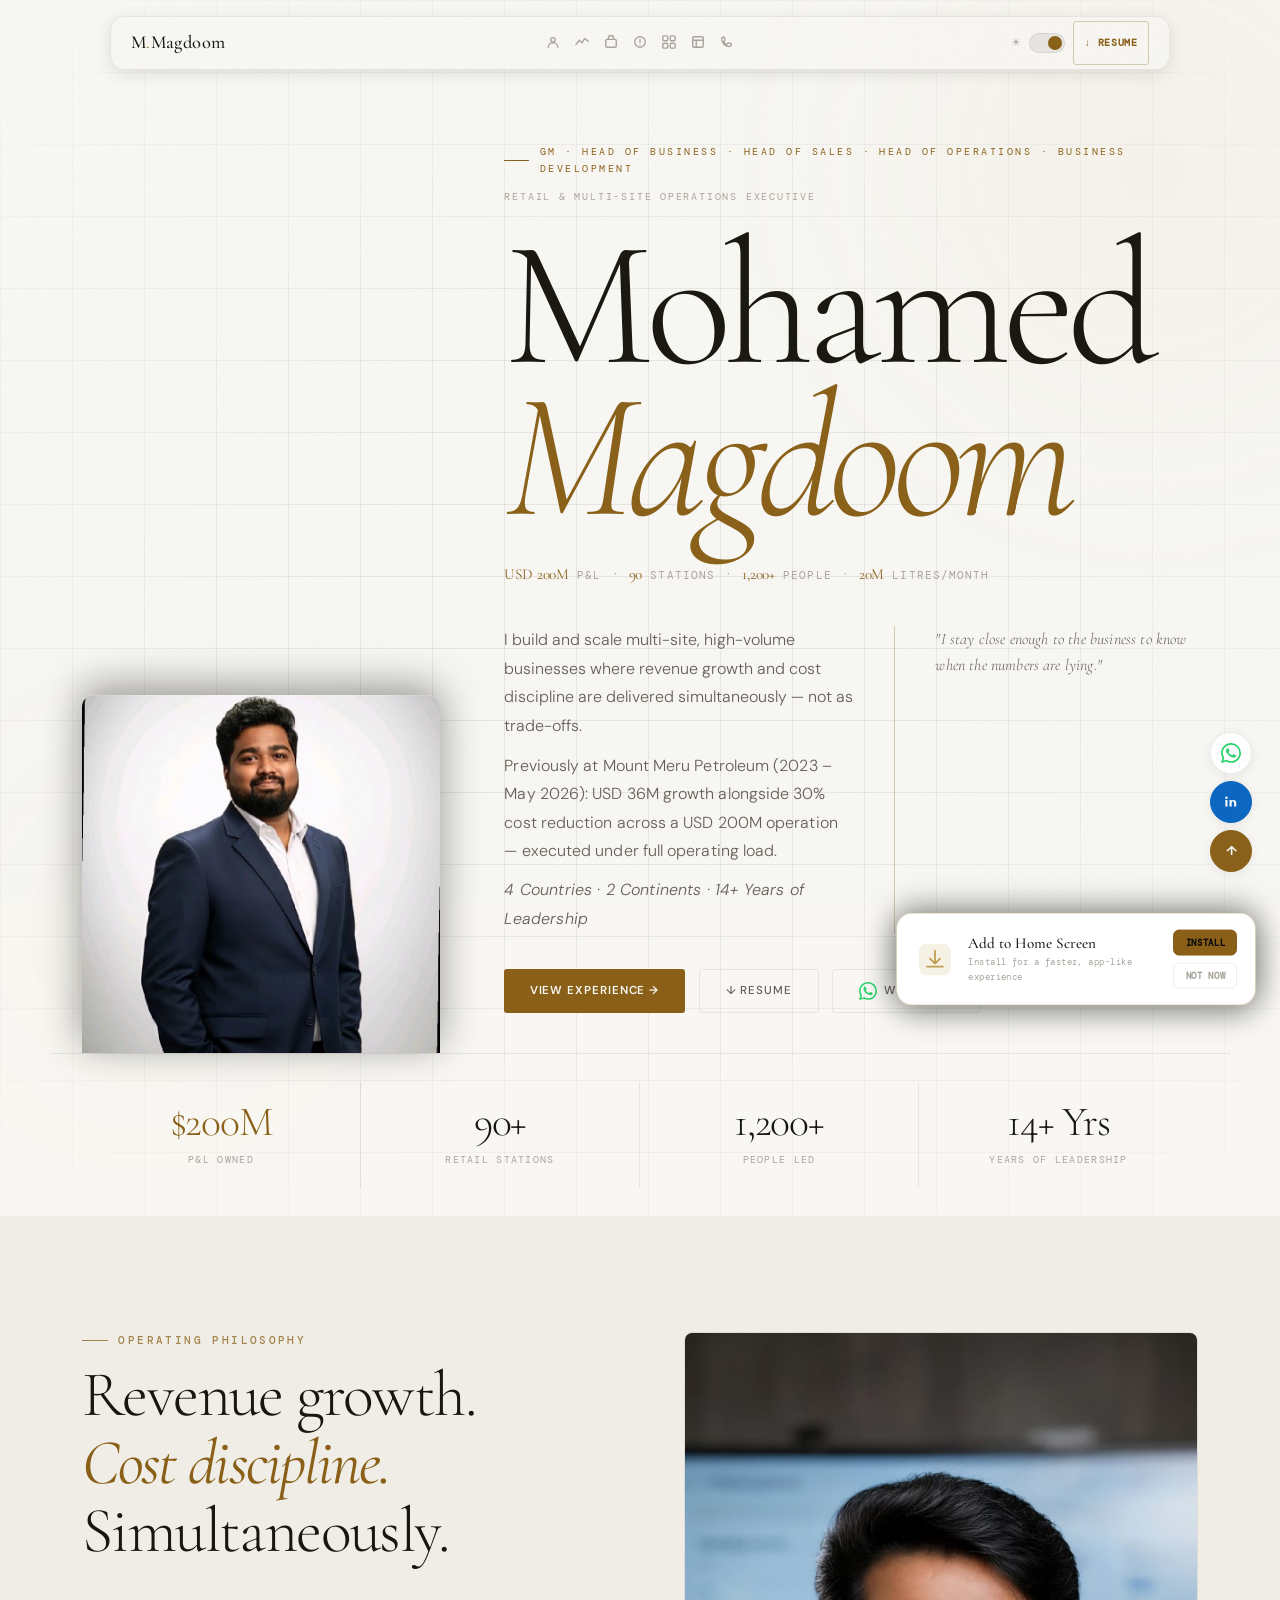
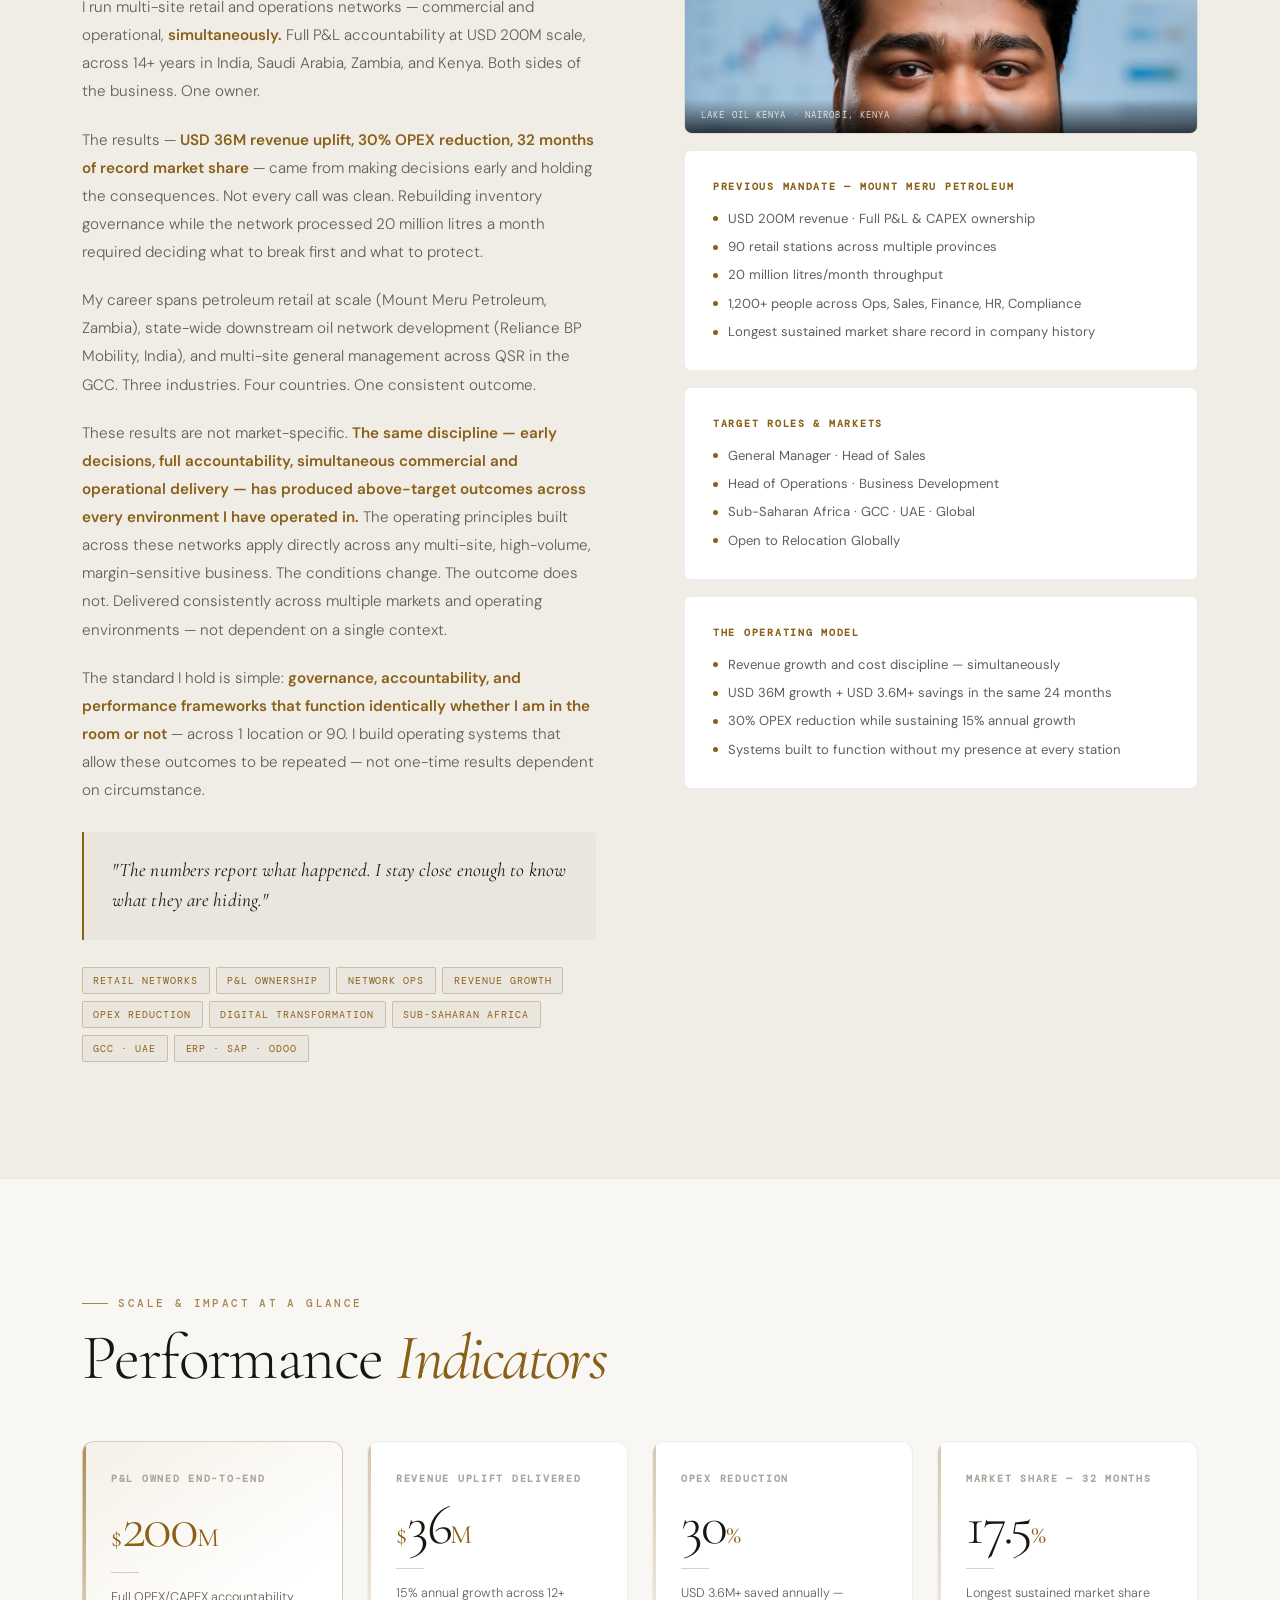
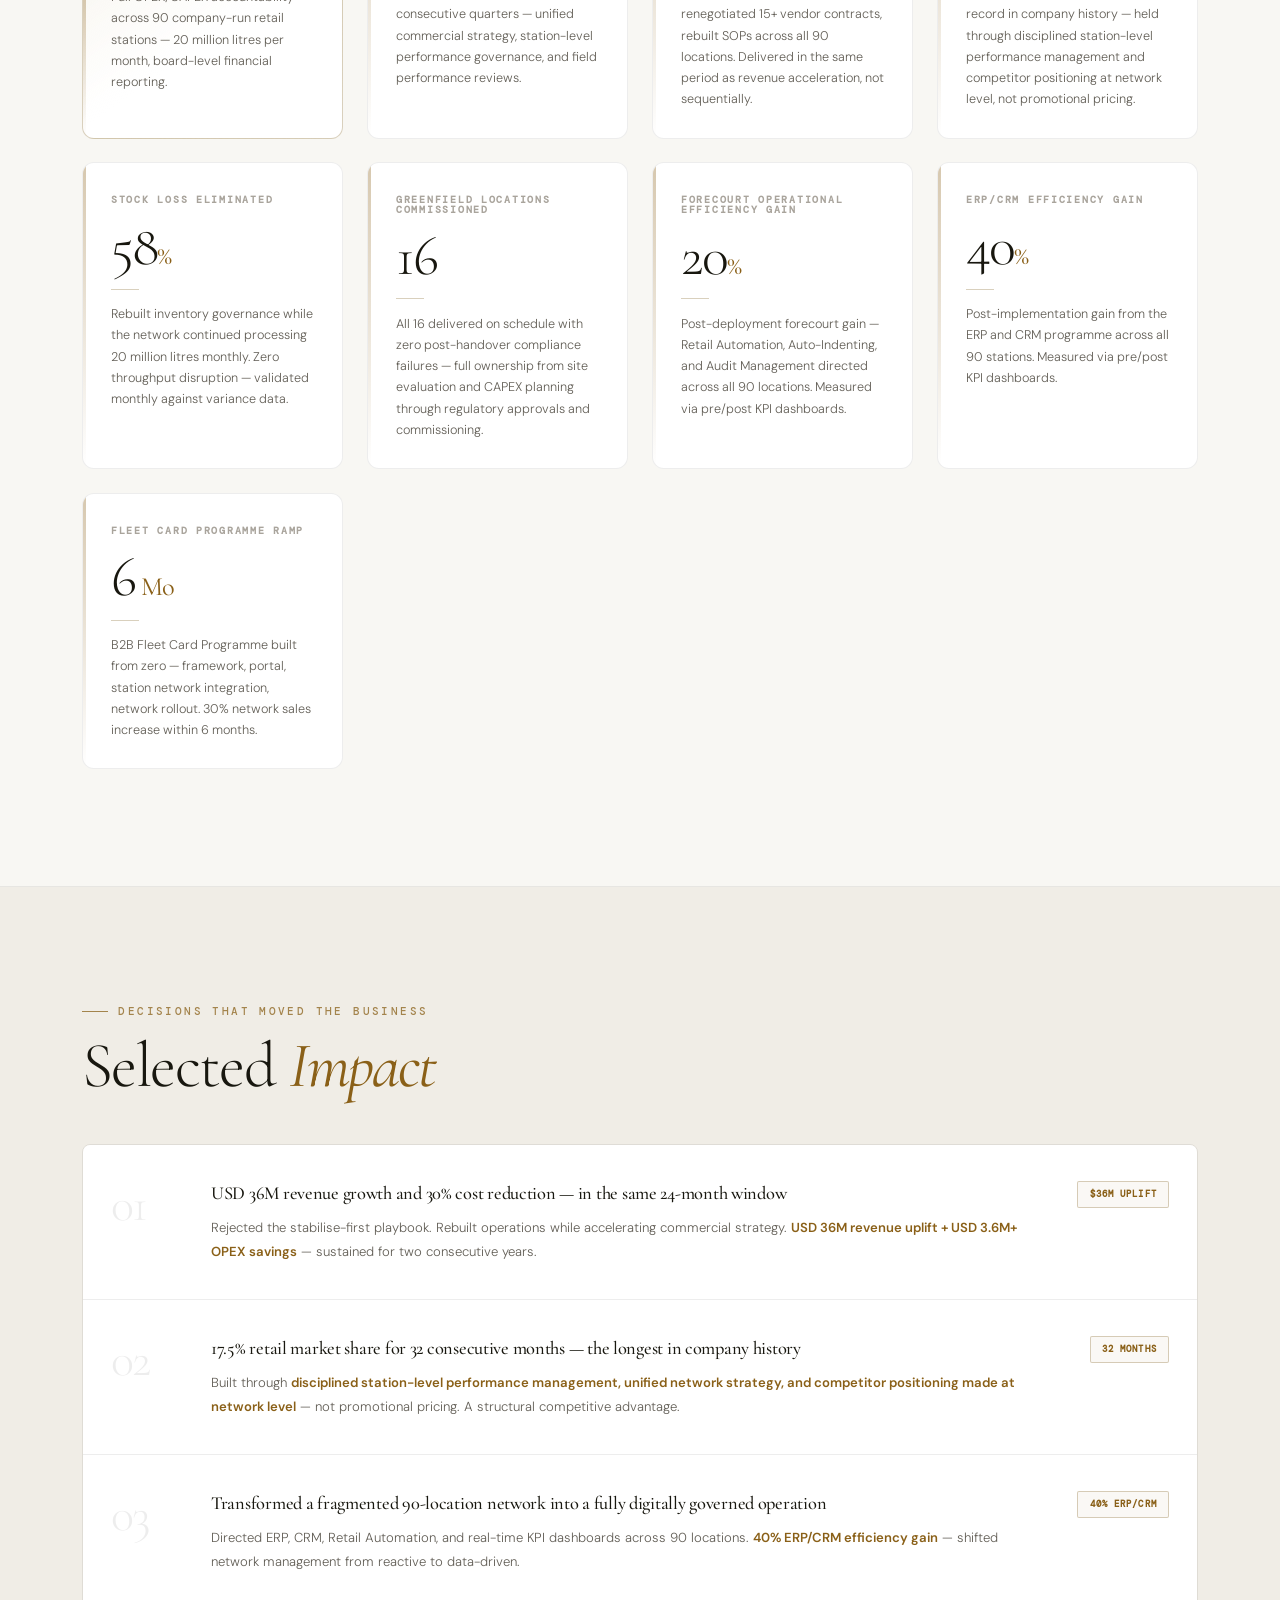
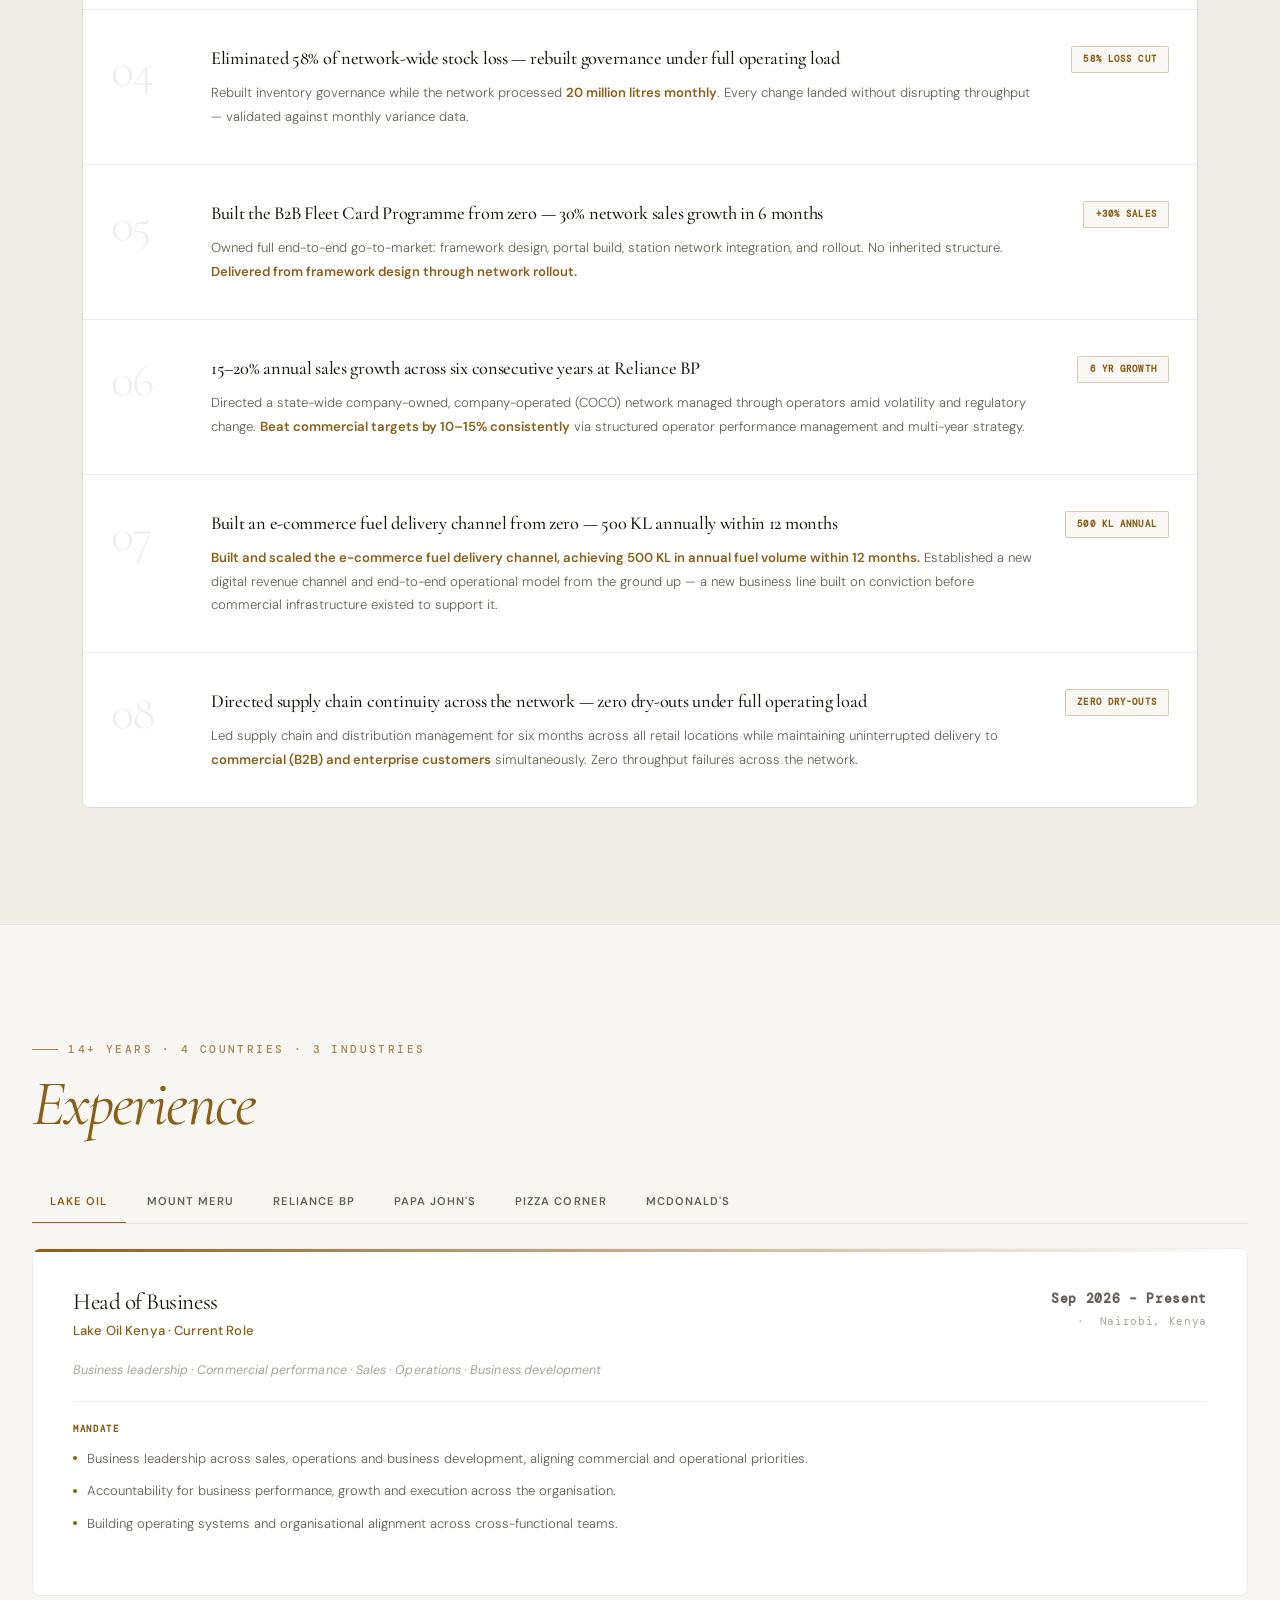
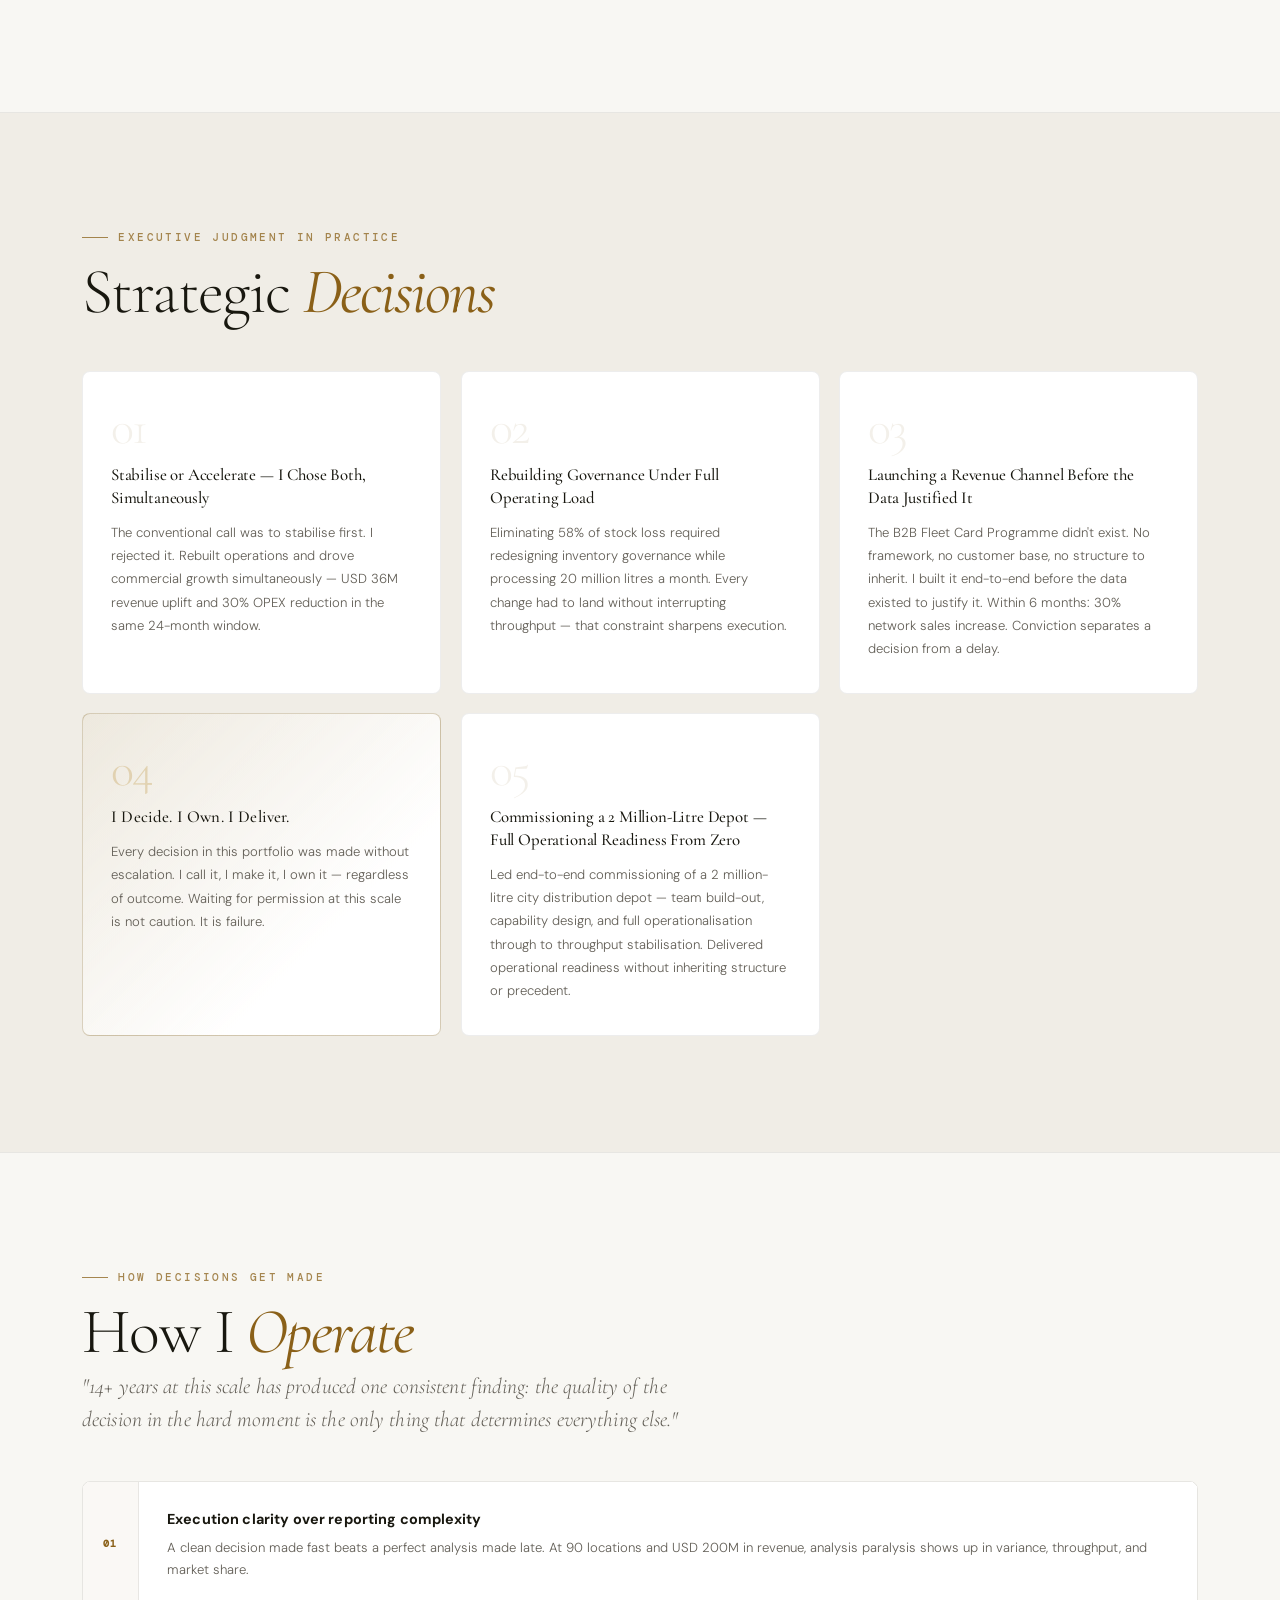
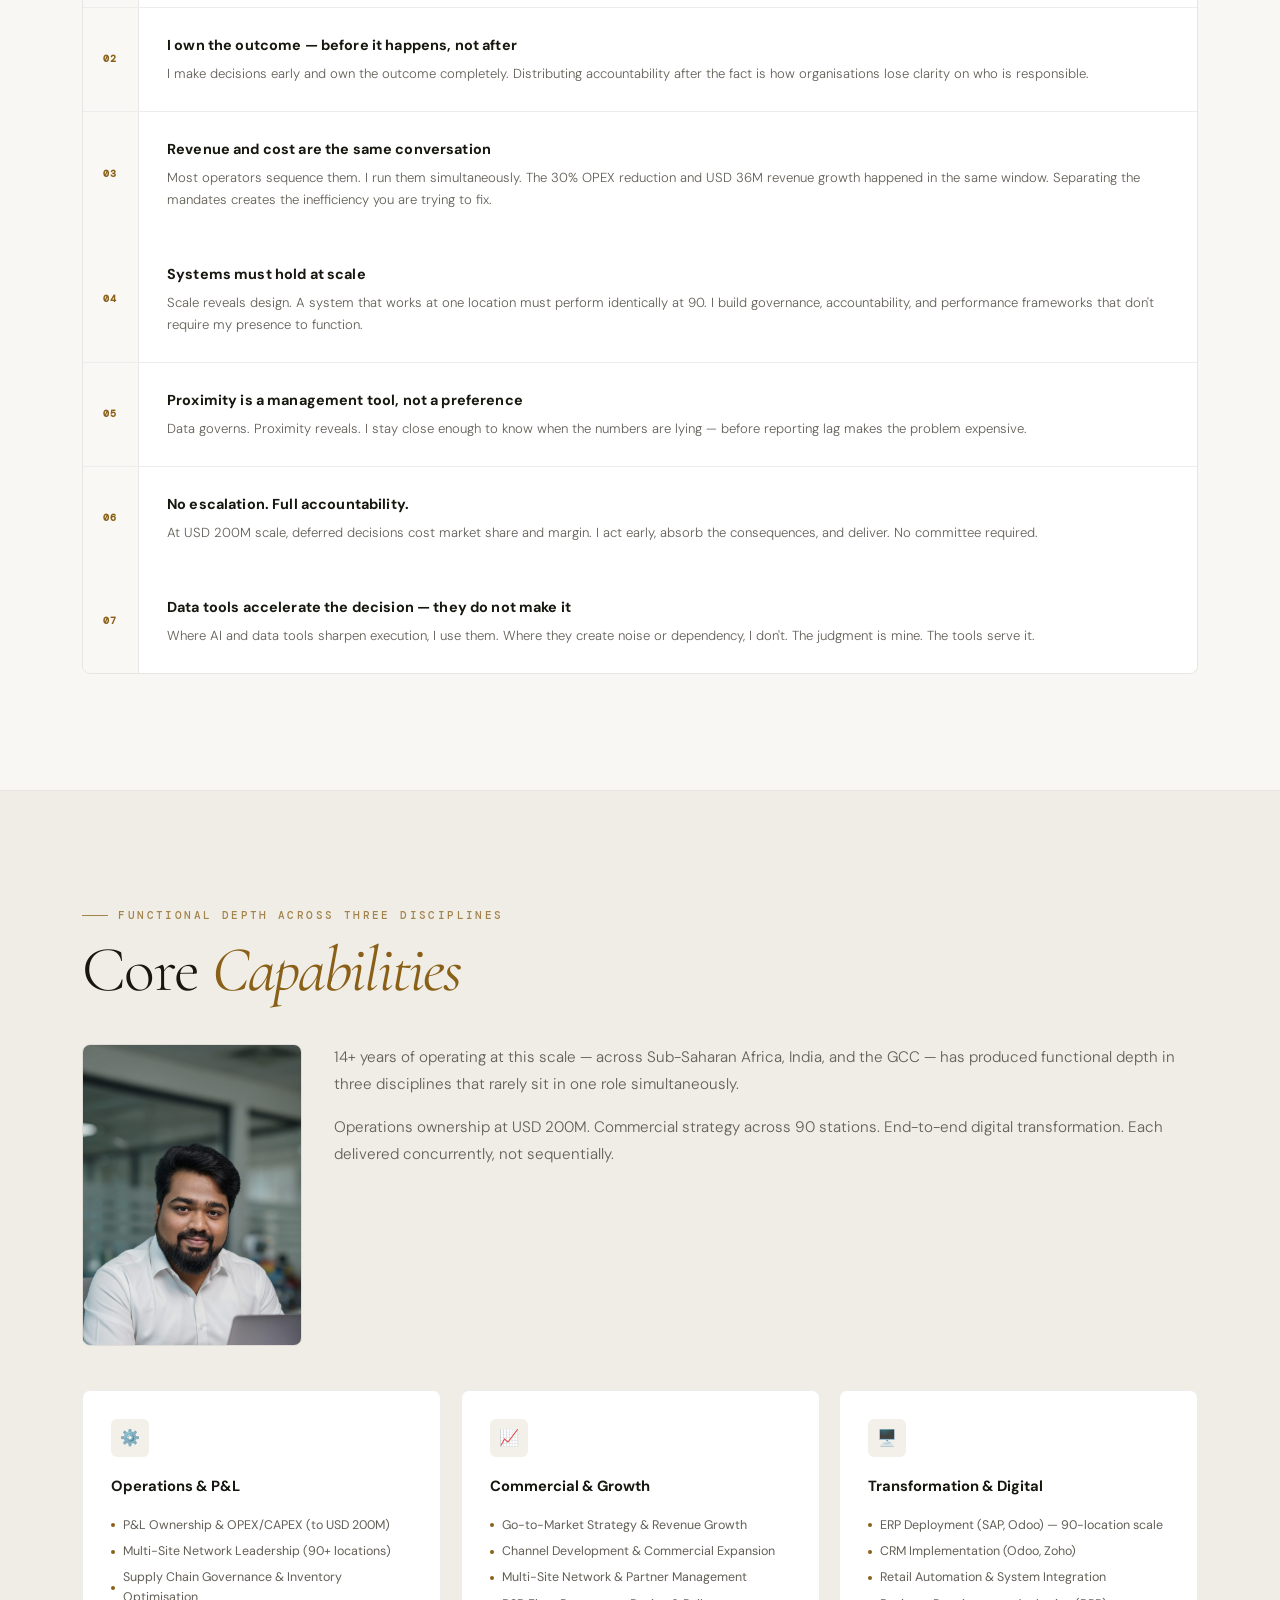
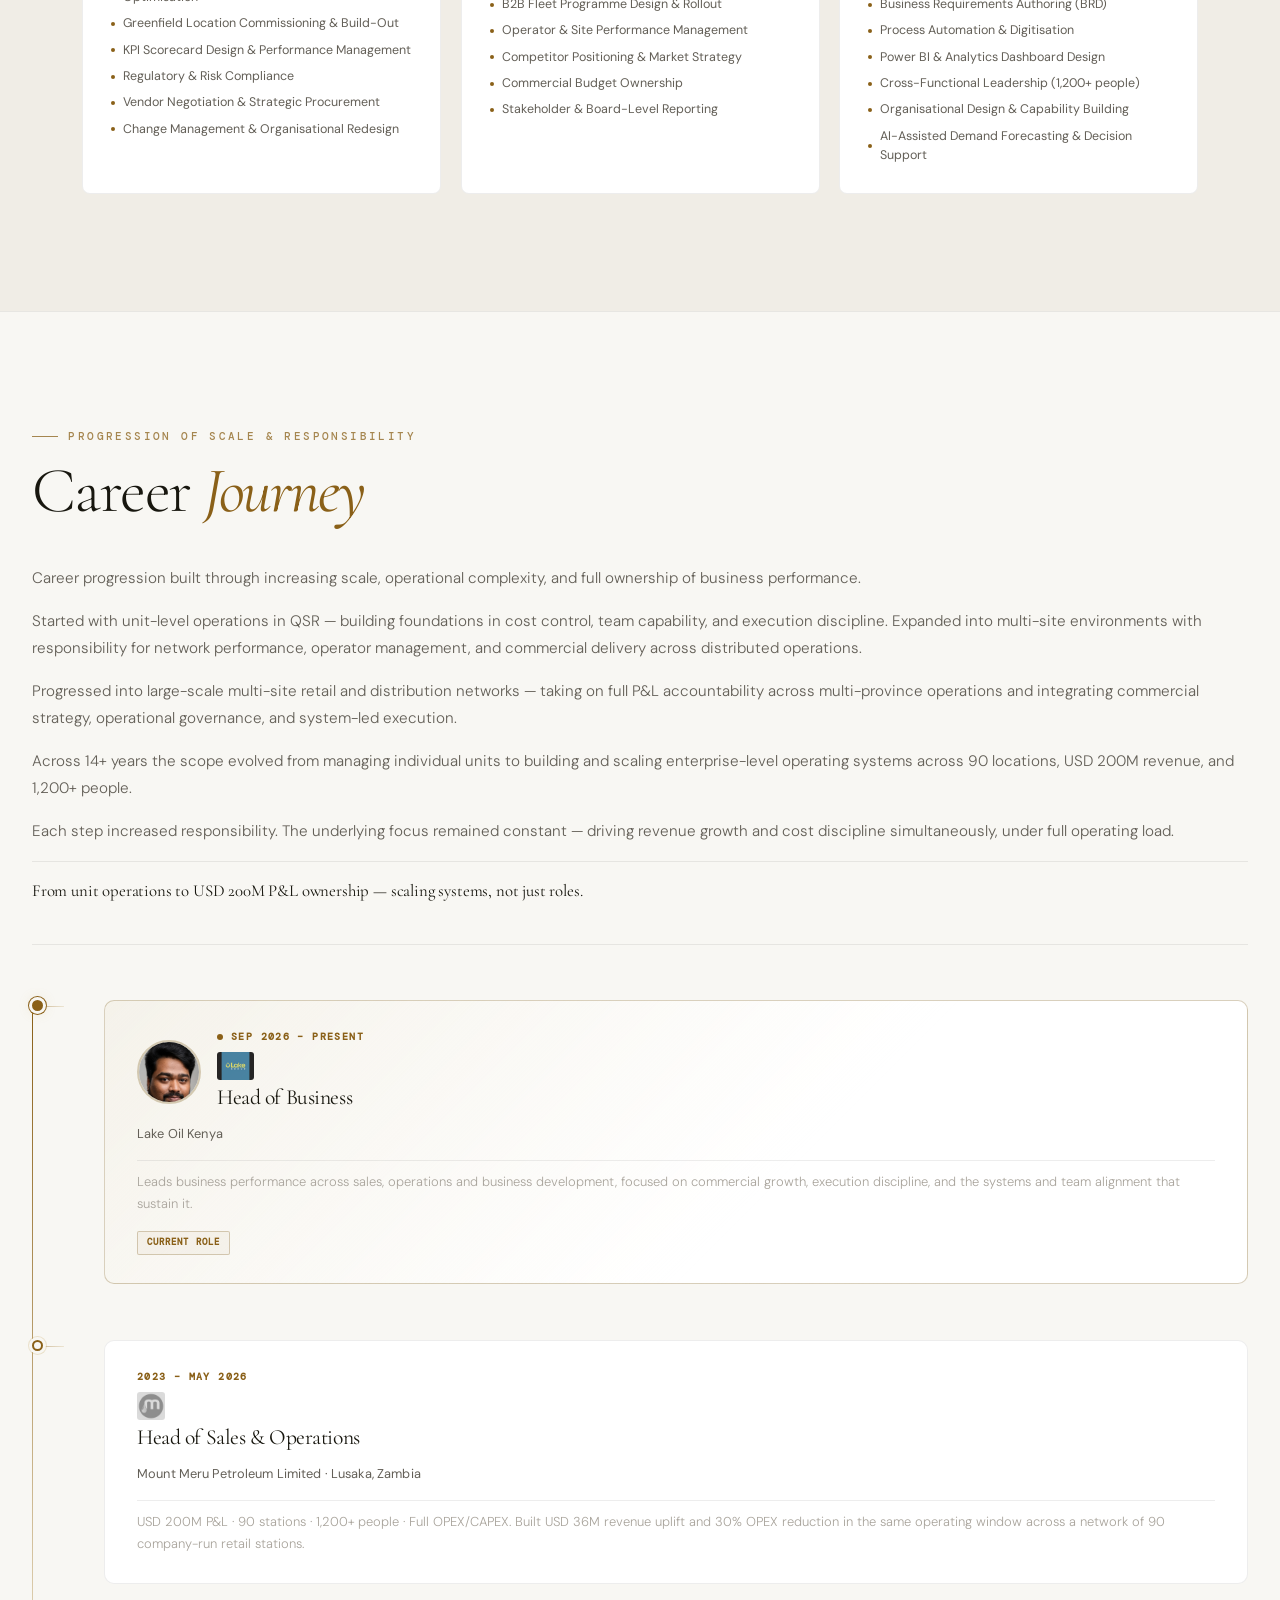
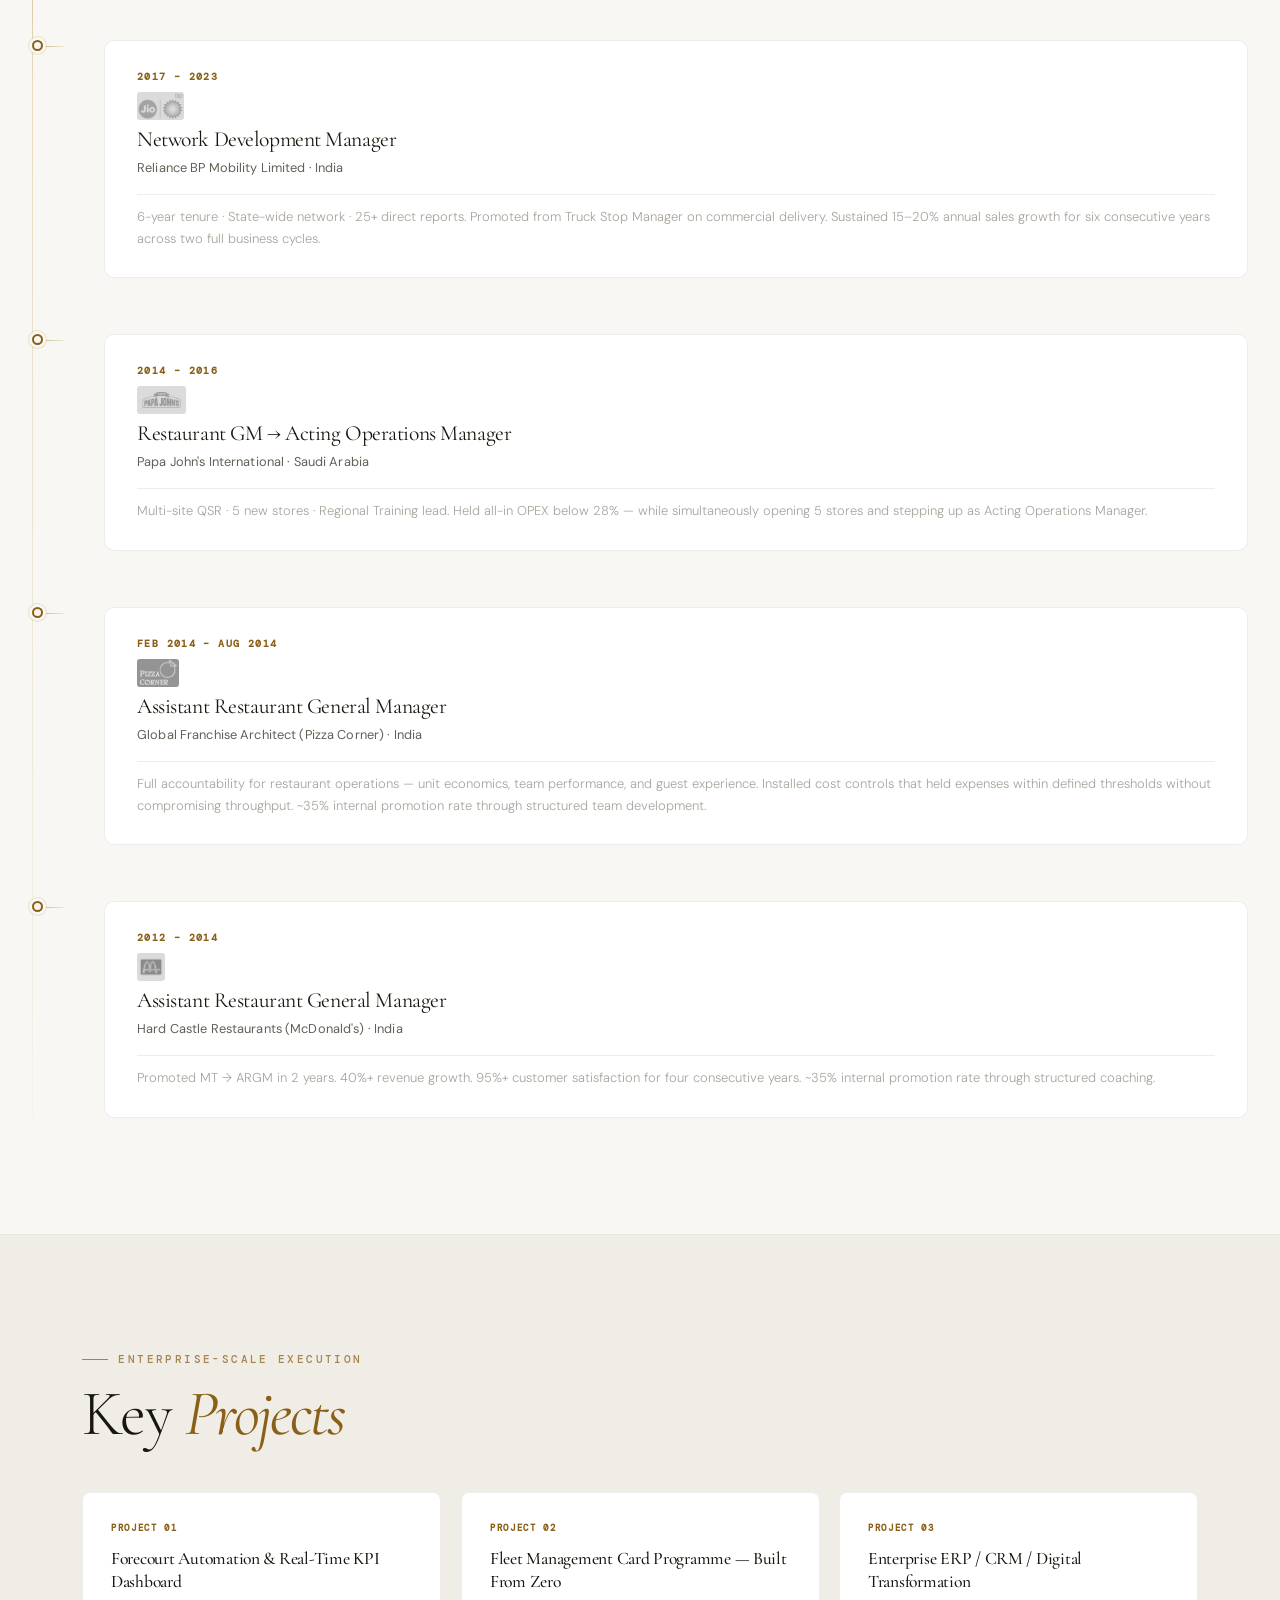
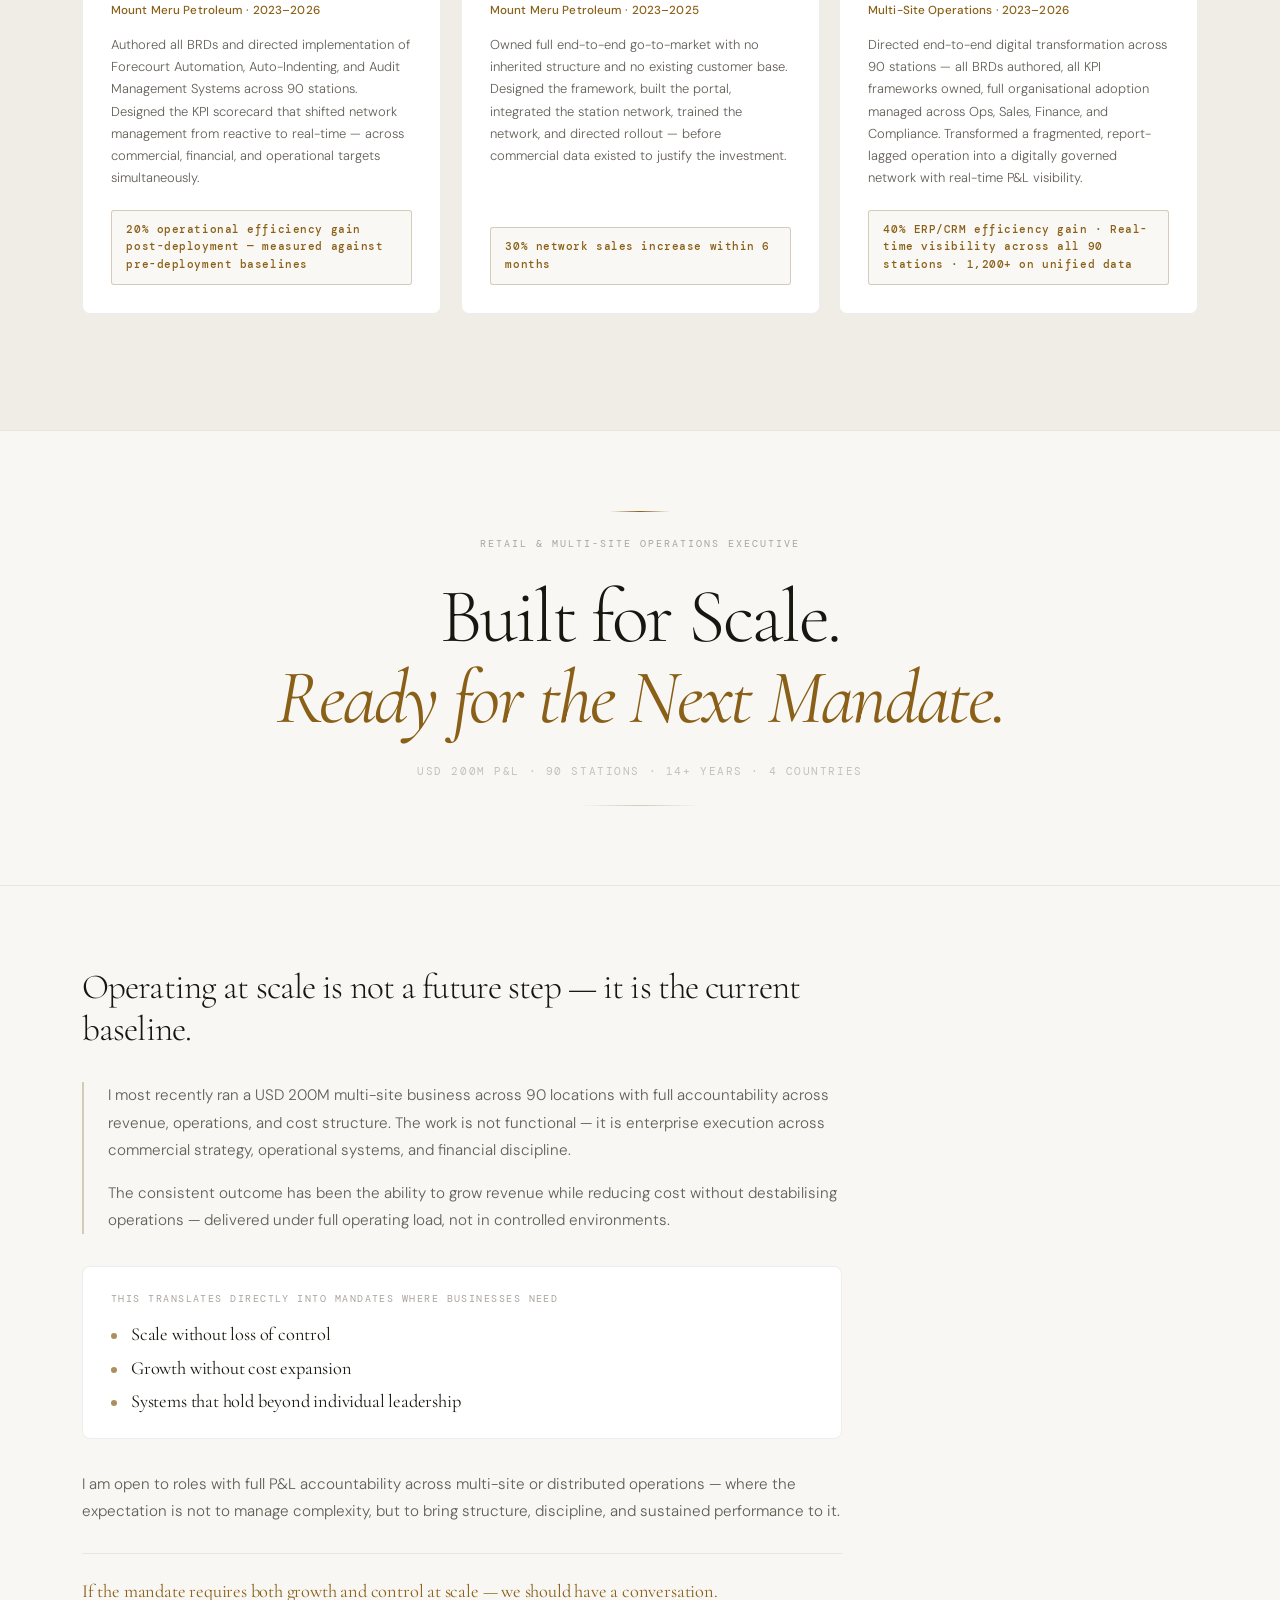
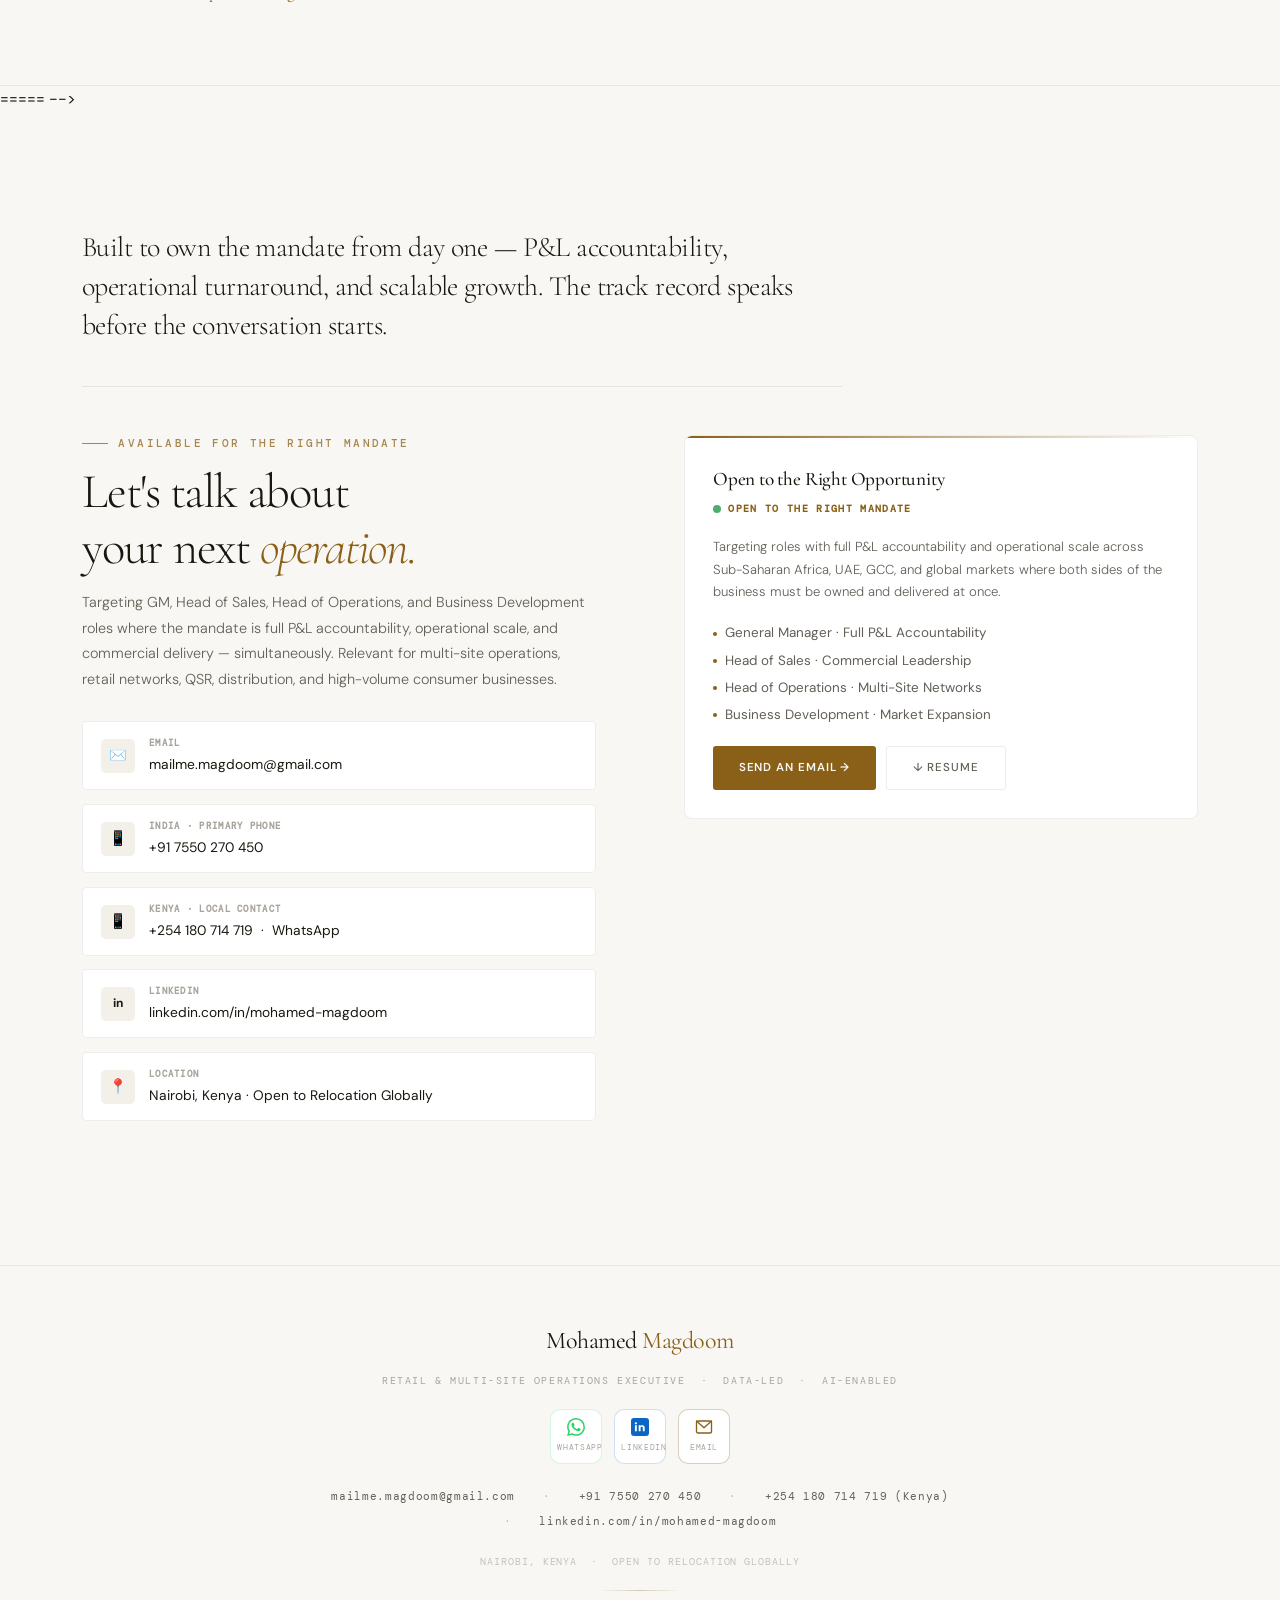
==== commit cfce2dd9: "Correct content: Reliance BP operating model, Mount Meru metrics and e-commerce volume - Reliance BP" ====
--- a/index.html
+++ b/index.html
@@ -4891,7 +4891,7 @@
       <div class="hk-lbl">People Led</div>
     </div>
     <div class="hk">
-      <div class="hk-val"><span class="cnt" data-t="14" data-suf="+ Yrs">0+ Yrs</span></div>
+      <div class="hk-val"><span class="cnt" data-t="14" data-suf="+ Yrs">14+ Yrs</span></div>
       <div class="hk-lbl">Years of Leadership</div>
     </div>
   </div>
@@ -4979,7 +4979,7 @@
         <div class="kpi-m">P&amp;L Owned End-to-End</div>
         <div class="kpi-n"><span class="kpi-u">$</span>200<span class="kpi-u">M</span></div>
         <div class="kpi-div"></div>
-        <div class="kpi-d">Full OPEX/CAPEX accountability across a 90-station company-owned, company-operated network — 20 million litres per month, board-level financial reporting.</div>
+        <div class="kpi-d">Full OPEX/CAPEX accountability across 90 company-run retail stations — 20 million litres per month, board-level financial reporting.</div>
       </div>
 
       <div class="kpi-c reveal">
@@ -5018,10 +5018,17 @@
       </div>
 
       <div class="kpi-c reveal">
-        <div class="kpi-m">Operational Efficiency Gain</div>
+        <div class="kpi-m">Forecourt Operational Efficiency Gain</div>
+        <div class="kpi-n">20<span class="kpi-u">%</span></div>
+        <div class="kpi-div"></div>
+        <div class="kpi-d">Post-deployment forecourt gain — Retail Automation, Auto-Indenting, and Audit Management directed across all 90 locations. Measured via pre/post KPI dashboards.</div>
+      </div>
+
+      <div class="kpi-c reveal">
+        <div class="kpi-m">ERP/CRM Efficiency Gain</div>
         <div class="kpi-n">40<span class="kpi-u">%</span></div>
         <div class="kpi-div"></div>
-        <div class="kpi-d">Post-ERP deployment gain — Retail Automation, Auto-Indenting, and Audit Management directed across all 90 locations. Measured via pre/post KPI dashboards.</div>
+        <div class="kpi-d">Post-implementation gain from the ERP and CRM programme across all 90 stations. Measured via pre/post KPI dashboards.</div>
       </div>
 
       <div class="kpi-c reveal">
@@ -5063,9 +5070,9 @@
         <div class="imp-n">03</div>
         <div>
           <div class="imp-t">Transformed a fragmented 90-location network into a fully digitally governed operation</div>
-          <div class="imp-d">Directed ERP, CRM, Retail Automation, and real-time KPI dashboards across 90 locations. <strong>40% efficiency gain</strong> — shifted network management from reactive to data-driven.</div>
+          <div class="imp-d">Directed ERP, CRM, Retail Automation, and real-time KPI dashboards across 90 locations. <strong>40% ERP/CRM efficiency gain</strong> — shifted network management from reactive to data-driven.</div>
         </div>
-        <div class="badge">40% Efficiency</div>
+        <div class="badge">40% ERP/CRM</div>
       </div>
       <div class="imp reveal">
         <div class="imp-n">04</div>
@@ -5087,17 +5094,17 @@
         <div class="imp-n">06</div>
         <div>
           <div class="imp-t">15–20% annual sales growth across six consecutive years at Reliance BP</div>
-          <div class="imp-d">Directed a state-wide dealer and distribution network through volatility and regulatory change. <strong>Beat commercial targets by 10–15% consistently</strong> through structured incentive frameworks and multi-year strategy.</div>
+          <div class="imp-d">Directed a state-wide company-owned, company-operated (COCO) network managed through operators amid volatility and regulatory change. <strong>Beat commercial targets by 10–15% consistently</strong> via structured operator performance management and multi-year strategy.</div>
         </div>
         <div class="badge">6 Yr Growth</div>
       </div>
       <div class="imp reveal">
         <div class="imp-n">07</div>
         <div>
-          <div class="imp-t">Built an e-commerce delivery channel from zero — 500 million litres annual volume within 24 months</div>
-          <div class="imp-d">Established a new digital revenue channel and end-to-end operational model from the ground up. <strong>Zero to 500 million litres annually</strong> — a new business line built on conviction before commercial infrastructure existed to support it.</div>
+          <div class="imp-t">Built an e-commerce fuel delivery channel from zero — 500 KL annually within 12 months</div>
+          <div class="imp-d"><strong>Built and scaled the e-commerce fuel delivery channel, achieving 500 KL in annual fuel volume within 12 months.</strong> Established a new digital revenue channel and end-to-end operational model from the ground up — a new business line built on conviction before commercial infrastructure existed to support it.</div>
         </div>
-        <div class="badge">500M Litres</div>
+        <div class="badge">500 KL Annual</div>
       </div>
       <div class="imp reveal">
         <div class="imp-n">08</div>
@@ -5157,13 +5164,14 @@
           </div>
           <div class="cc-per"><strong>2023 – May 2026</strong> &nbsp;·&nbsp; Lusaka, Zambia</div>
         </div>
-        <div class="cc-ctx">USD 200M revenue · 90 stations · 20M litres/month · 1,200+ employees · Full P&amp;L &amp; CAPEX ownership · Multi-province</div>
+        <div class="cc-ctx">USD 200M revenue · 90 company-run retail stations · 20M litres/month · 1,200+ employees · Full P&amp;L &amp; CAPEX ownership · Multi-province</div>
         <div class="cc-sec">
           <div class="cc-sec-lbl">Revenue &amp; Growth</div>
           <div class="pts">
-            <div class="pt"><strong>USD 36M annual revenue uplift (15% growth)</strong> — end-to-end ownership of commercial and operational performance across all 90 company-owned, company-operated stations; unified network strategy, station-level performance governance, and disciplined execution sustained 12+ consecutive quarters of above-target delivery.</div>
+            <div class="pt"><strong>USD 36M annual revenue uplift (15% growth)</strong> — end-to-end ownership of commercial and operational performance across all 90 company-run retail stations; unified network strategy, station-level performance governance, and disciplined execution sustained 12+ consecutive quarters of above-target delivery.</div>
             <div class="pt"><strong>17.5% retail market share for 32 consecutive months</strong> — the longest sustained record in company history; built through commercial discipline, not pricing.</div>
             <div class="pt"><strong>B2B Fleet Card Programme built from zero</strong> — full go-to-market owned; 30% fuel sales increase within 6 months of launch.</div>
+            <div class="pt"><strong>Additional commercial product categories</strong> — lubricants sales of 30 KL per month and LPG sales of 160 MT per month, alongside fuel retail responsibilities.</div>
           </div>
         </div>
         <div class="cc-sec">
@@ -5171,7 +5179,7 @@
           <div class="pts">
             <div class="pt"><strong>30% OPEX reduction, USD 3.6M+ saved annually</strong> — renegotiated 15+ vendor contracts, rebuilt SOPs across all 90 stations, deployed process automation tracked on a live cost-per-station dashboard.</div>
             <div class="pt"><strong>58% stock loss eliminated</strong> — rebuilt inventory governance under live 20M litre/month operating load without disrupting throughput.</div>
-            <div class="pt"><strong>40% operational efficiency gain post-ERP</strong> — Forecourt Automation, Auto-Indenting, and Audit Management directed across all 90 stations; gains measured via pre/post KPI dashboards.</div>
+            <div class="pt"><strong>Forecourt Automation: 20% operational efficiency gain</strong> — Auto-Indenting and Audit Management directed across all 90 company-run retail stations. <strong>ERP/CRM: 40% efficiency gain post-implementation</strong> — gains measured via pre/post KPI dashboards.</div>
           </div>
         </div>
         <div class="cc-sec">
@@ -5180,7 +5188,7 @@
             <div class="pt"><strong>16 greenfield stations commissioned on schedule</strong> — zero post-handover compliance failures; full ownership from site evaluation through CAPEX, regulatory approvals, staffing, and commissioning.</div>
             <div class="pt"><strong>Company-wide KPI scorecard and real-time dashboard</strong> — shifted 90-station management from reactive to data-driven across commercial, financial, and operational targets.</div>
             <div class="pt"><strong>1,200+ people led</strong> across Ops, Sales, Finance, HR, and Compliance — 100% regulatory compliance maintained throughout.</div>
-            <div class="pt"><strong>Fuel e-commerce channel built from zero — 500M litres annual volume</strong> — established new digital revenue channel and operational model over a 24-month period.</div>
+            <div class="pt"><strong>Fuel e-commerce channel built from zero — 500 KL annual fuel delivery volume, achieved within 12 months</strong> — established new digital revenue channel and operational model over a 12-month period.</div>
             <div class="pt"><strong>Supply chain and distribution directed for six months</strong> — zero dry-outs across all retail stations; uninterrupted on-time delivery for commercial (B2B) and mining customers under full operating load.</div>
             <div class="pt"><strong>2 million-litre city fuel depot commissioned end-to-end</strong> — from team build-out and capability design through to full operational readiness and throughput stabilisation.</div>
           </div>
@@ -5204,18 +5212,18 @@
           </div>
           <div class="cc-per"><strong>2017 – 2023</strong> &nbsp;·&nbsp; India &nbsp;·&nbsp; 6 Years</div>
         </div>
-        <div class="cc-ctx">State-wide petroleum dealer network · 25+ direct reports · B2B Fleet Card Programme · OPEX &amp; commercial budget</div>
+        <div class="cc-ctx">State-wide company-owned, company-operated (COCO) network, run through operators · 25+ direct reports · B2B Fleet Card Programme · OPEX &amp; commercial budget</div>
         <div class="cc-sec">
           <div class="cc-sec-lbl">Revenue &amp; Commercial</div>
           <div class="pts">
-            <div class="pt"><strong>15–20% annual sales growth for six consecutive years</strong> — directed multi-year strategic plans, dealer incentive frameworks, and promotional programmes that consistently beat commercial targets by 10–15%.</div>
-            <div class="pt"><strong>Fleet Management Card Programme</strong> — drove and sustained approximately 15% growth in fleet-channel network sales through structured dealer engagement, performance tracking, and channel discipline.</div>
+            <div class="pt"><strong>15–20% annual sales growth for six consecutive years</strong> — directed multi-year plans, operator performance management, and promotional programmes that consistently beat commercial targets by 10–15%.</div>
+            <div class="pt"><strong>Fleet Management Card Programme</strong> — drove and sustained approximately 15% growth in fleet-channel network sales through structured operator engagement, performance tracking, and channel discipline.</div>
           </div>
         </div>
         <div class="cc-sec">
           <div class="cc-sec-lbl">Efficiency &amp; Compliance</div>
           <div class="pts">
-            <div class="pt"><strong>Implemented OMS across 30+ retail outlets</strong> — standardised order management, improved supply visibility, and strengthened execution consistency across the dealer network.</div>
+            <div class="pt"><strong>Implemented OMS across 30+ retail outlets</strong> — standardised order management, improved supply visibility, and strengthened execution consistency across the operator network.</div>
             <div class="pt"><strong>100% regulatory, safety, and environmental compliance</strong> maintained throughout a multi-year transformation.</div>
           </div>
         </div>
@@ -5223,7 +5231,7 @@
           <div class="cc-sec-lbl">Expansion &amp; Scale</div>
           <div class="pts">
             <div class="pt"><strong>8 new dealers onboarded</strong> — each committing ~USD 1.2M in station investment; partner evaluation and governance frameworks converted prospect conversations into long-term committed capital.</div>
-            <div class="pt"><strong>25+ person cross-functional team</strong> led across channel development, dealer incentives, and partner management.</div>
+            <div class="pt"><strong>25+ person cross-functional team</strong> led across channel development, partner evaluation and governance frameworks.</div>
           </div>
         </div>
         <div class="cc-sec">
@@ -5446,7 +5454,7 @@
           <div class="cap-i">Channel Development &amp; Commercial Expansion</div>
           <div class="cap-i">Multi-Site Network &amp; Partner Management</div>
           <div class="cap-i">B2B Fleet Programme Design &amp; Rollout</div>
-          <div class="cap-i">Incentive Framework Design</div>
+          <div class="cap-i">Operator &amp; Site Performance Management</div>
           <div class="cap-i">Competitor Positioning &amp; Market Strategy</div>
           <div class="cap-i">Commercial Budget Ownership</div>
           <div class="cap-i">Stakeholder &amp; Board-Level Reporting</div>
@@ -5483,7 +5491,7 @@
 
     <div class="career-arc reveal">
       <p class="arc-body">Career progression built through increasing scale, operational complexity, and full ownership of business performance.</p>
-      <p class="arc-body">Started with unit-level operations in QSR — building foundations in cost control, team capability, and execution discipline. Expanded into multi-site environments with responsibility for network performance, dealer management, and commercial delivery across distributed operations.</p>
+      <p class="arc-body">Started with unit-level operations in QSR — building foundations in cost control, team capability, and execution discipline. Expanded into multi-site environments with responsibility for network performance, operator management, and commercial delivery across distributed operations.</p>
       <p class="arc-body">Progressed into large-scale multi-site retail and distribution networks — taking on full P&amp;L accountability across multi-province operations and integrating commercial strategy, operational governance, and system-led execution.</p>
       <p class="arc-body">Across 14+ years the scope evolved from managing individual units to building and scaling enterprise-level operating systems across 90 locations, USD 200M revenue, and 1,200+ people.</p>
       <p class="arc-body">Each step increased responsibility. The underlying focus remained constant — driving revenue growth and cost discipline simultaneously, under full operating load.</p>
@@ -5529,7 +5537,7 @@
             </div>
           </div>
           <div class="tl-c">Mount Meru Petroleum Limited · Lusaka, Zambia</div>
-          <div class="tl-s">USD 200M P&amp;L · 90 stations · 1,200+ people · Full OPEX/CAPEX. Built USD 36M revenue uplift and 30% OPEX reduction in the same operating window across a 90-station company-owned, company-operated retail network.</div>
+          <div class="tl-s">USD 200M P&amp;L · 90 stations · 1,200+ people · Full OPEX/CAPEX. Built USD 36M revenue uplift and 30% OPEX reduction in the same operating window across a network of 90 company-run retail stations.</div>
         </div>
       </div>
 
@@ -5599,7 +5607,7 @@
         <div class="proj-t">Forecourt Automation &amp; Real-Time KPI Dashboard</div>
         <div class="proj-o">Mount Meru Petroleum · 2023–2026</div>
         <div class="proj-d">Authored all BRDs and directed implementation of Forecourt Automation, Auto-Indenting, and Audit Management Systems across 90 stations. Designed the KPI scorecard that shifted network management from reactive to real-time — across commercial, financial, and operational targets simultaneously.</div>
-        <div class="proj-r">40% operational efficiency gain post-deployment — measured against pre-deployment baselines</div>
+        <div class="proj-r">20% operational efficiency gain post-deployment — measured against pre-deployment baselines</div>
       </div>
       <div class="proj reveal">
         <div class="proj-n">Project 02</div>
@@ -5613,7 +5621,7 @@
         <div class="proj-t">Enterprise ERP / CRM / Digital Transformation</div>
         <div class="proj-o">Multi-Site Operations · 2023–2026</div>
         <div class="proj-d">Directed end-to-end digital transformation across 90 stations — all BRDs authored, all KPI frameworks owned, full organisational adoption managed across Ops, Sales, Finance, and Compliance. Transformed a fragmented, report-lagged operation into a digitally governed network with real-time P&amp;L visibility.</div>
-        <div class="proj-r">40% efficiency gain · Real-time visibility across all 90 stations · 1,200+ on unified data</div>
+        <div class="proj-r">40% ERP/CRM efficiency gain · Real-time visibility across all 90 stations · 1,200+ on unified data</div>
       </div>
     </div>
   </div>
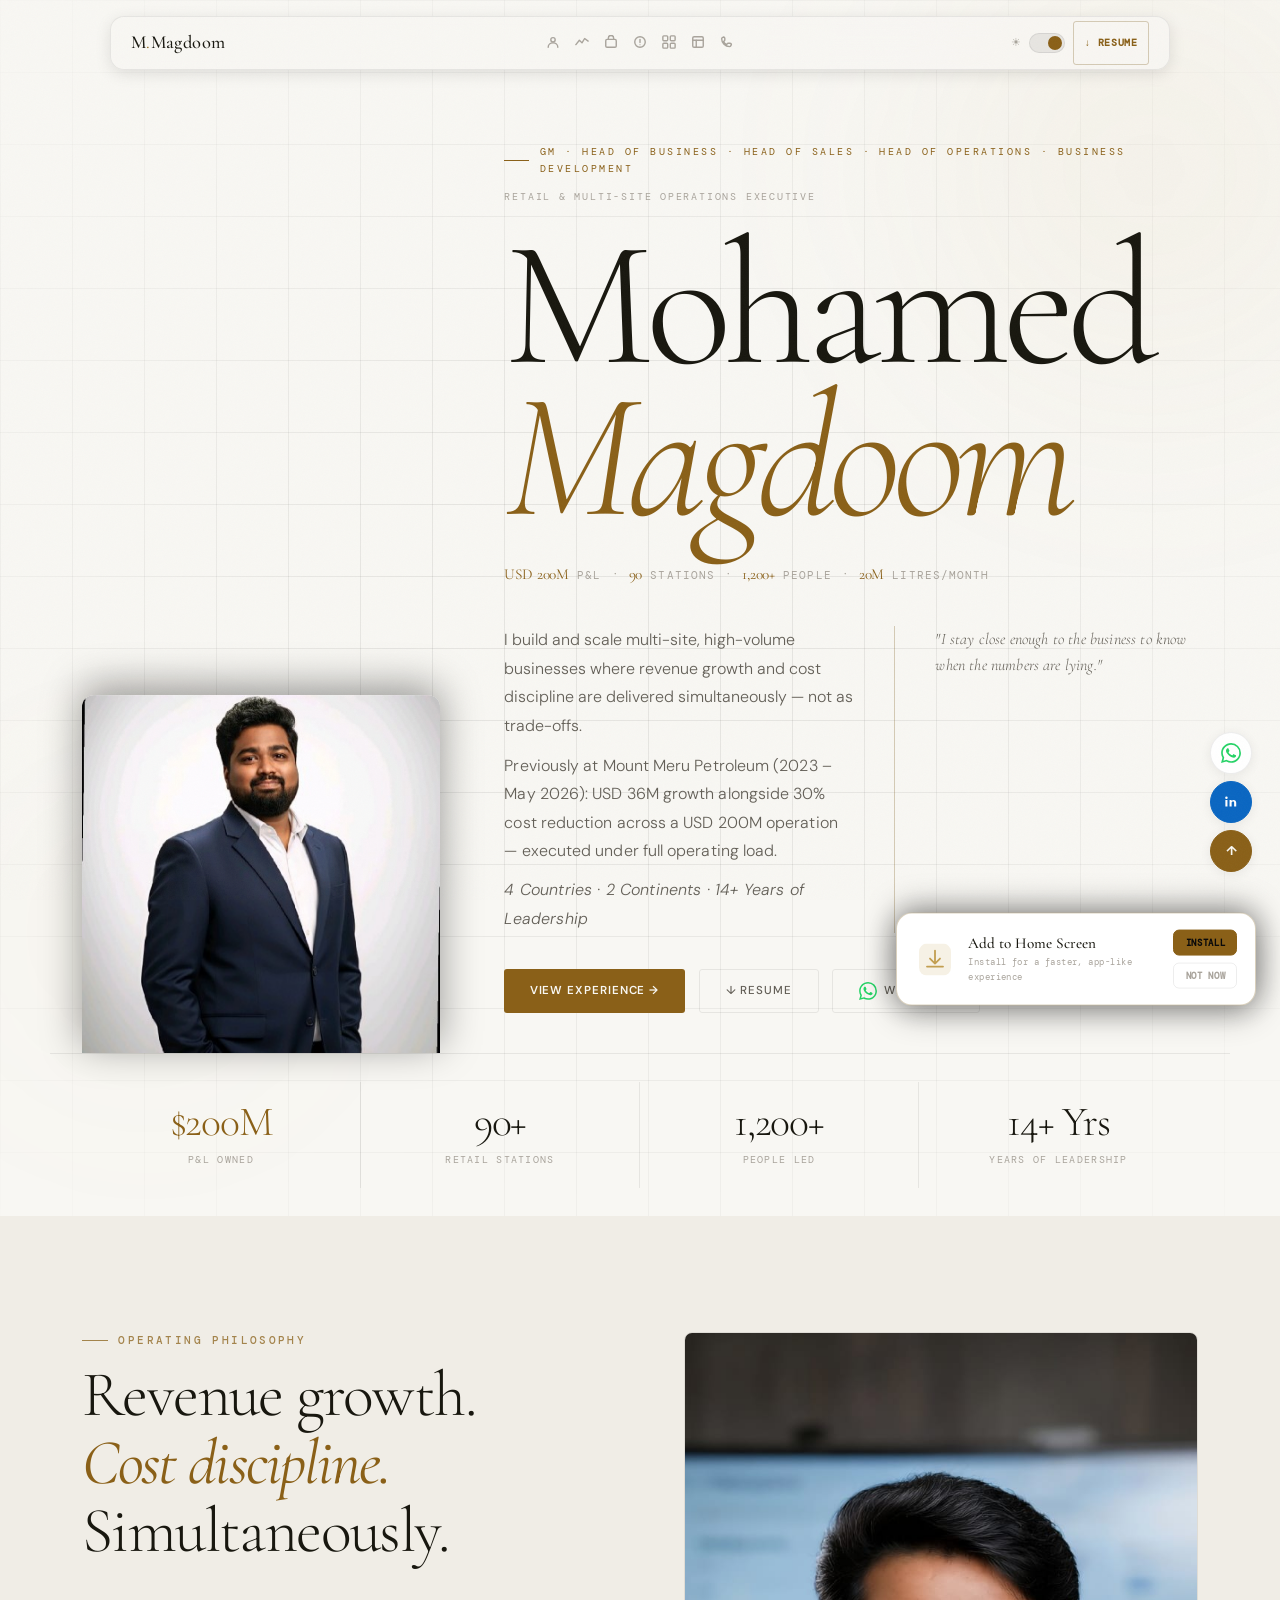
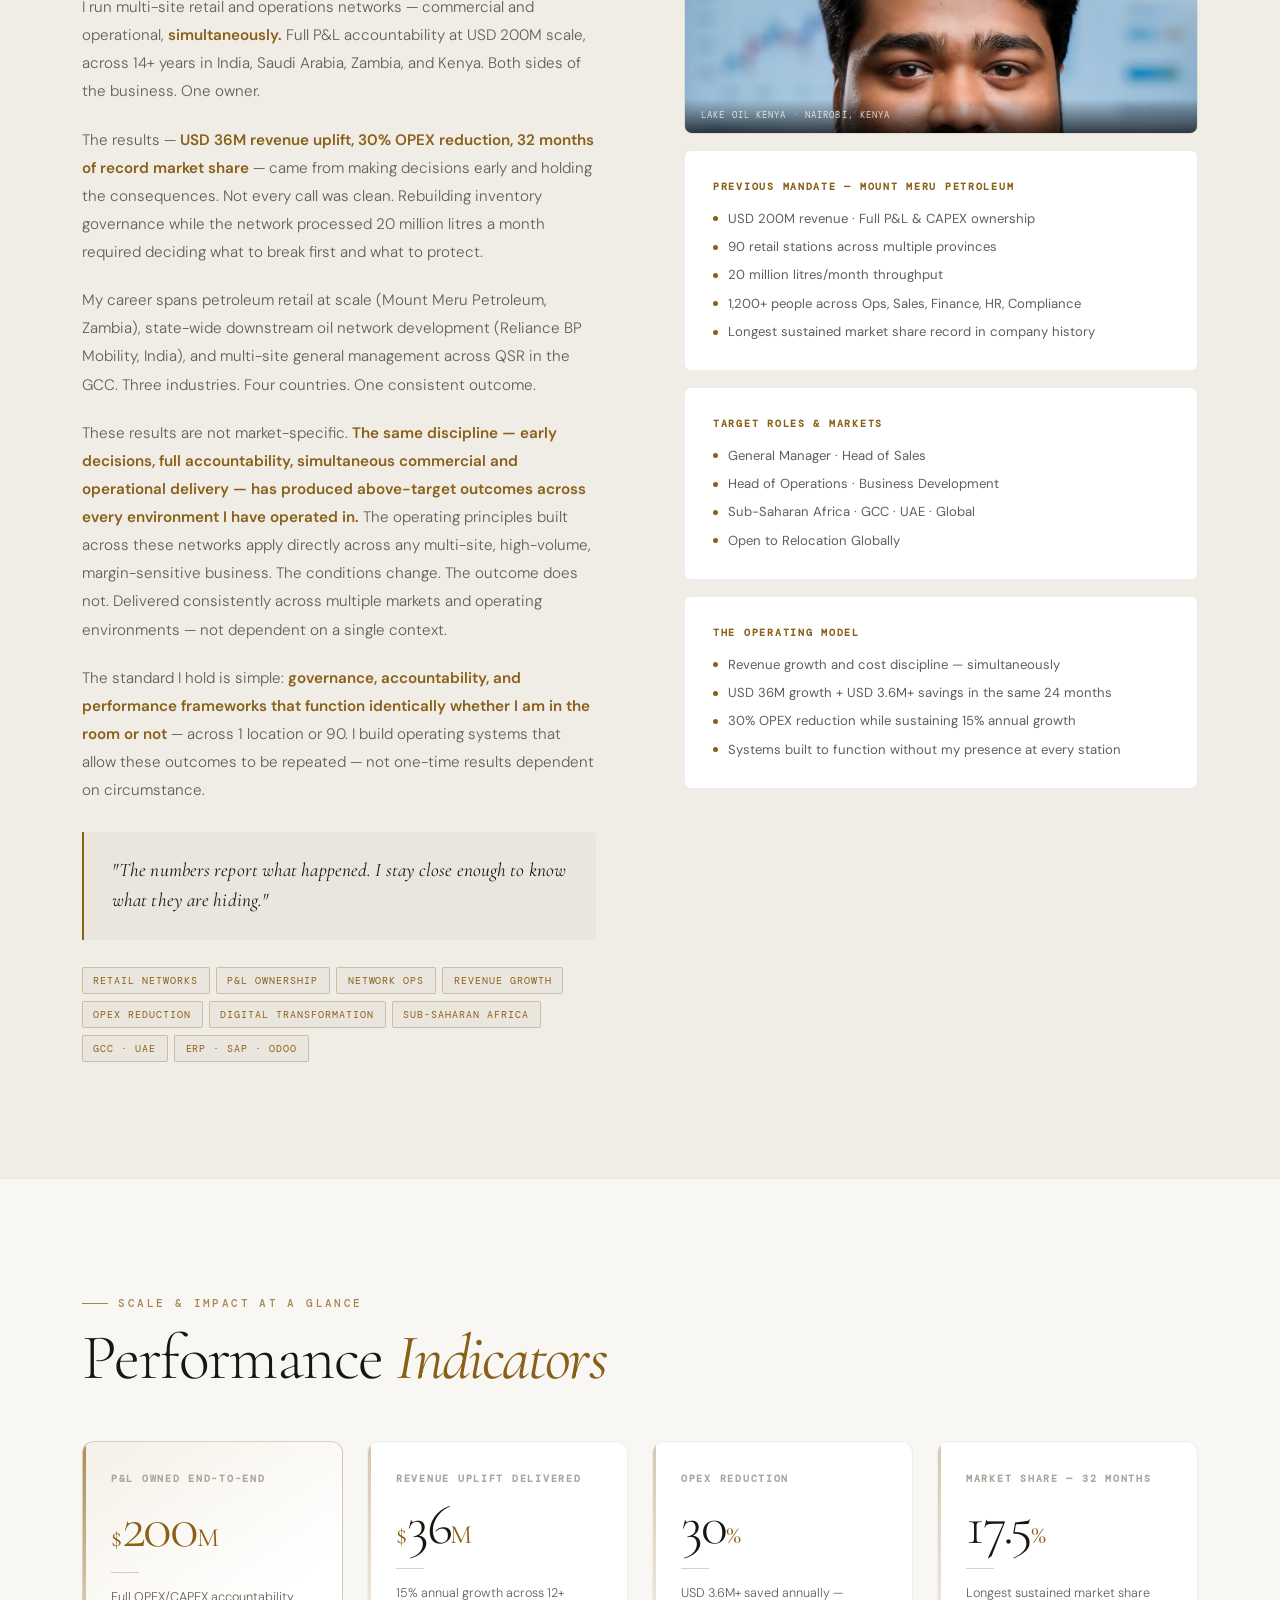
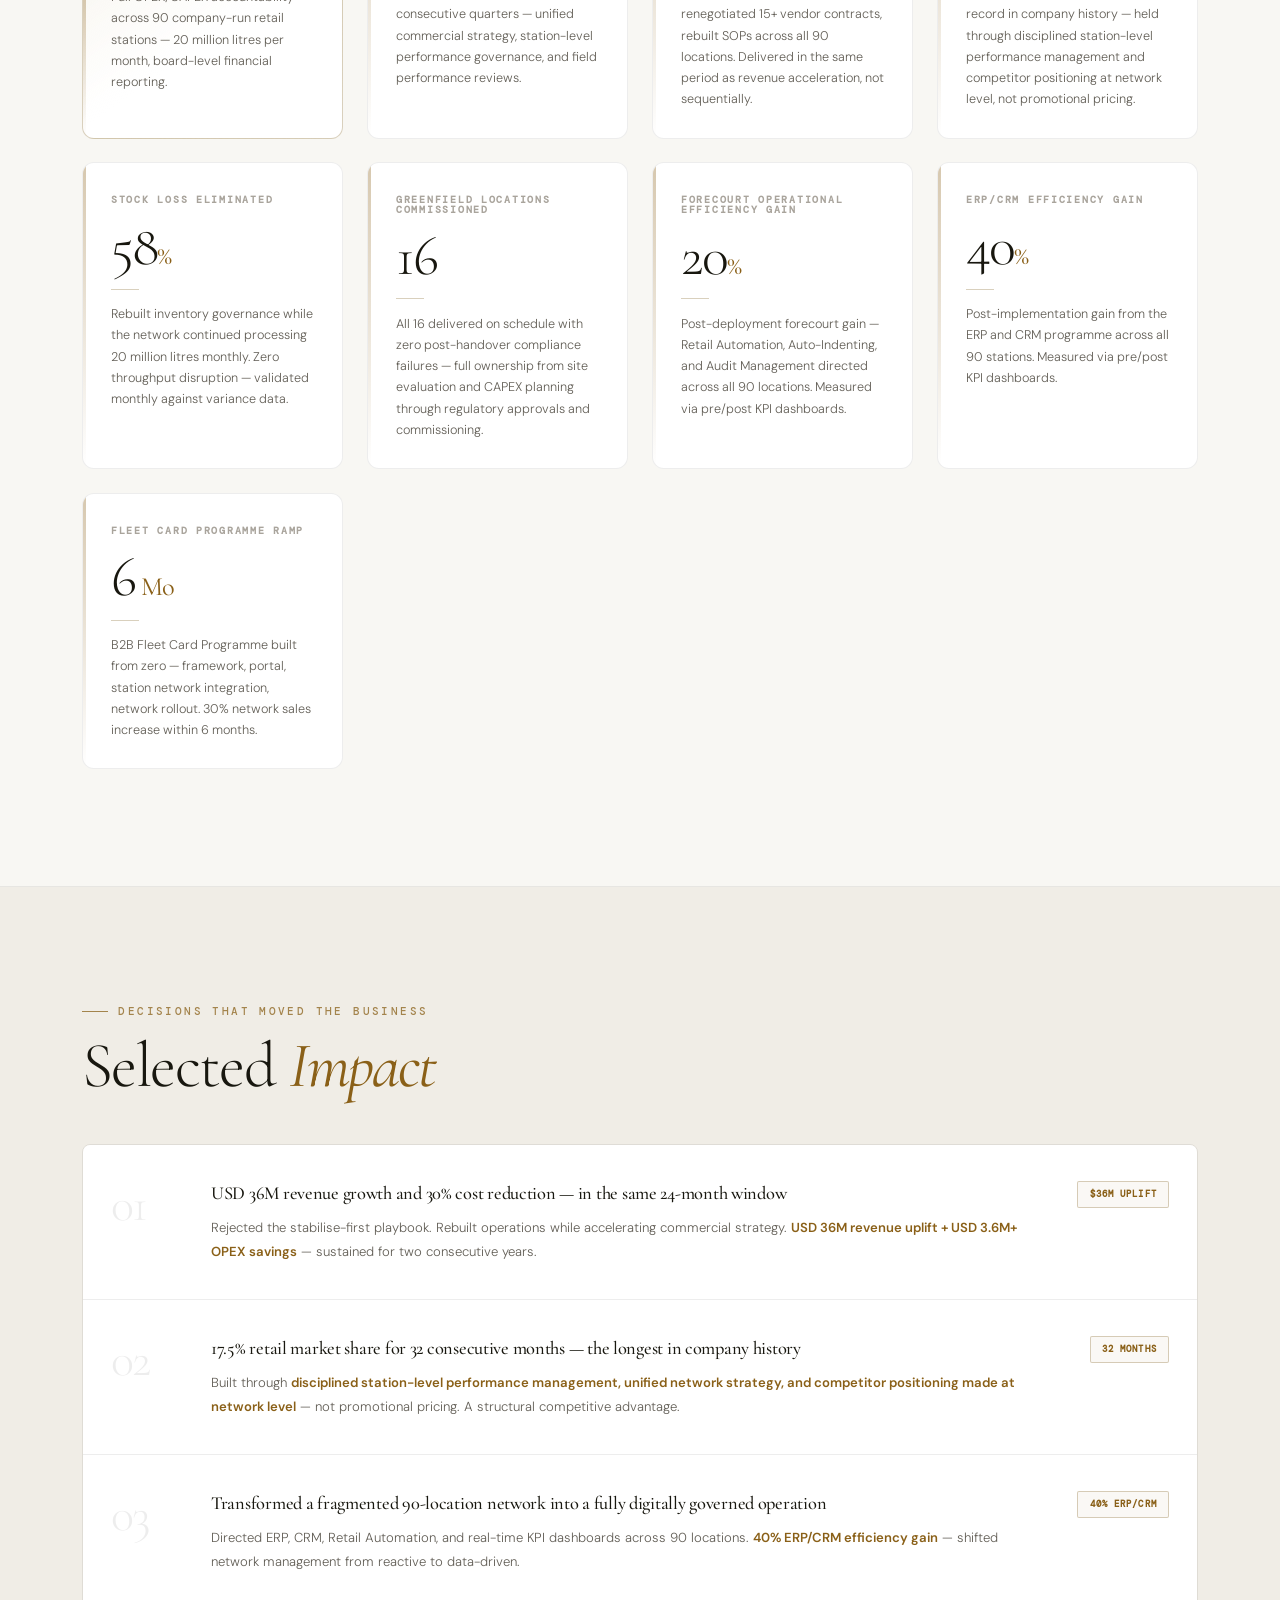
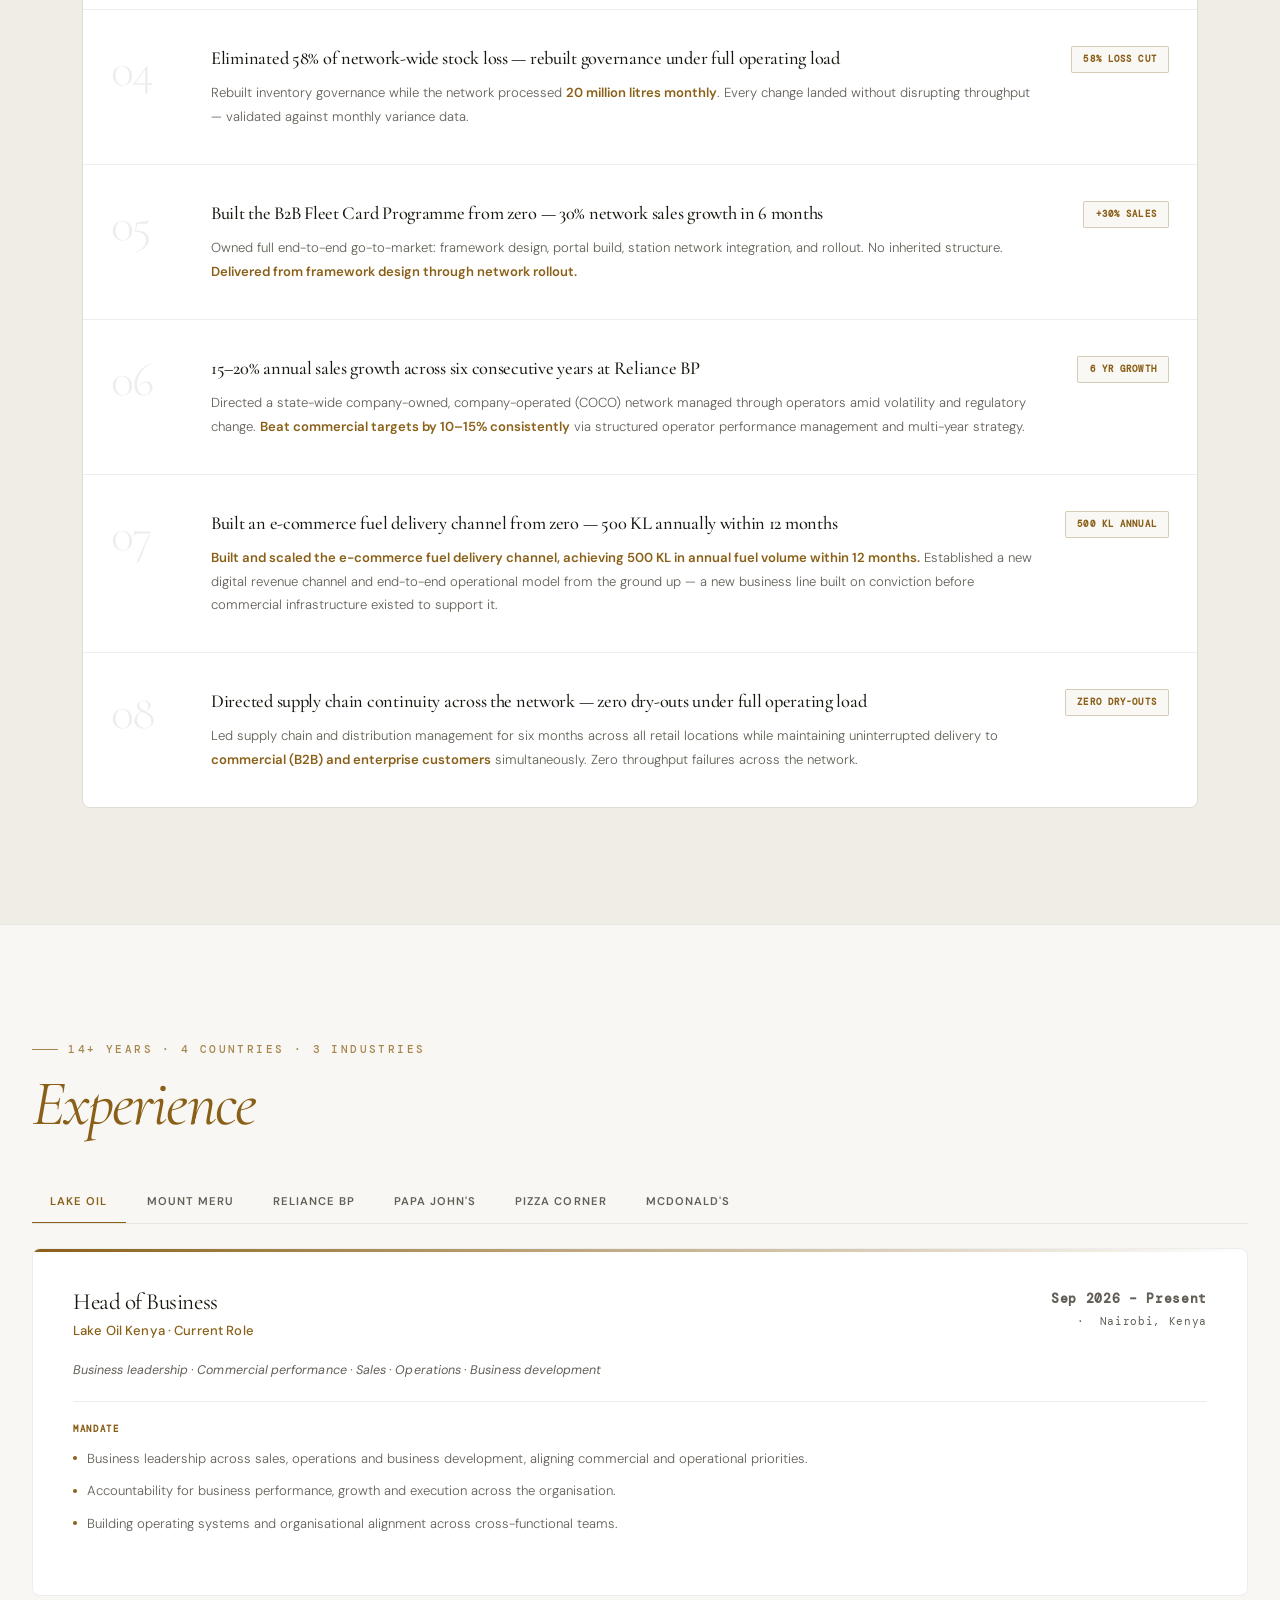
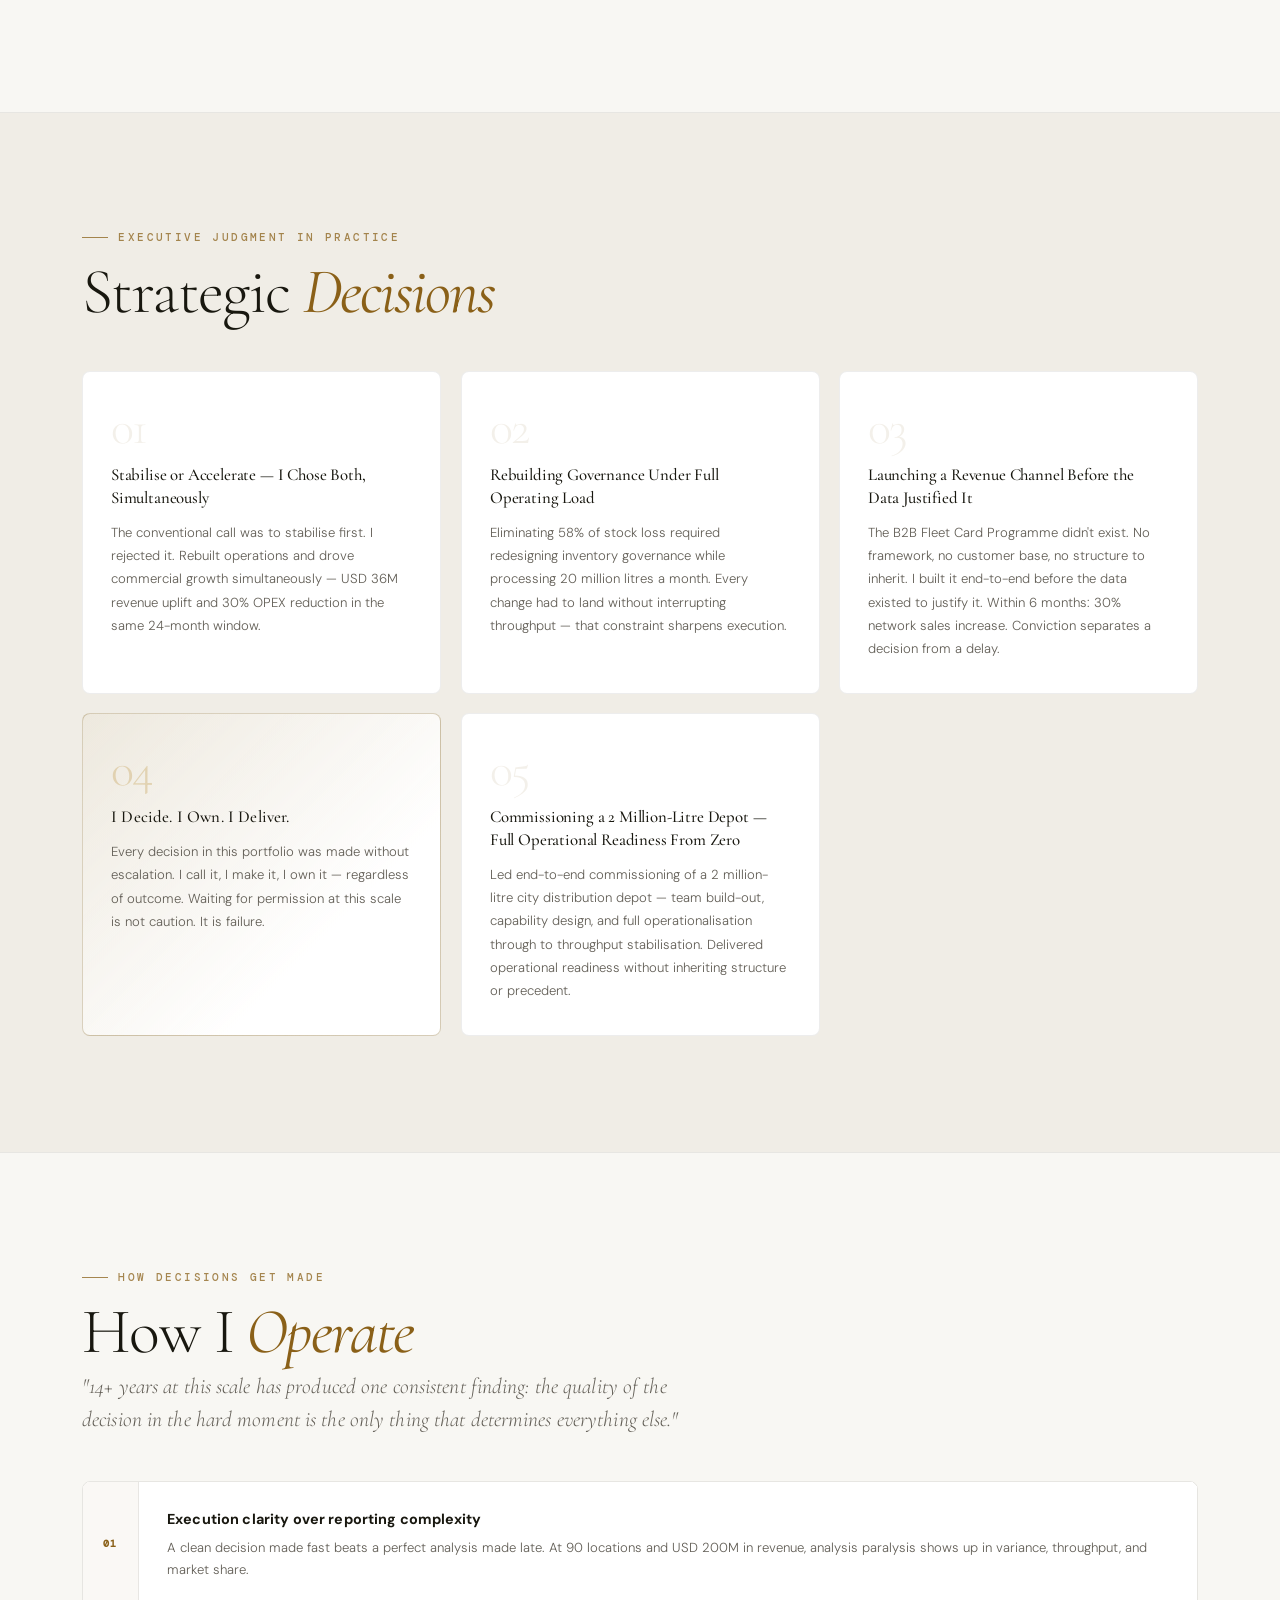
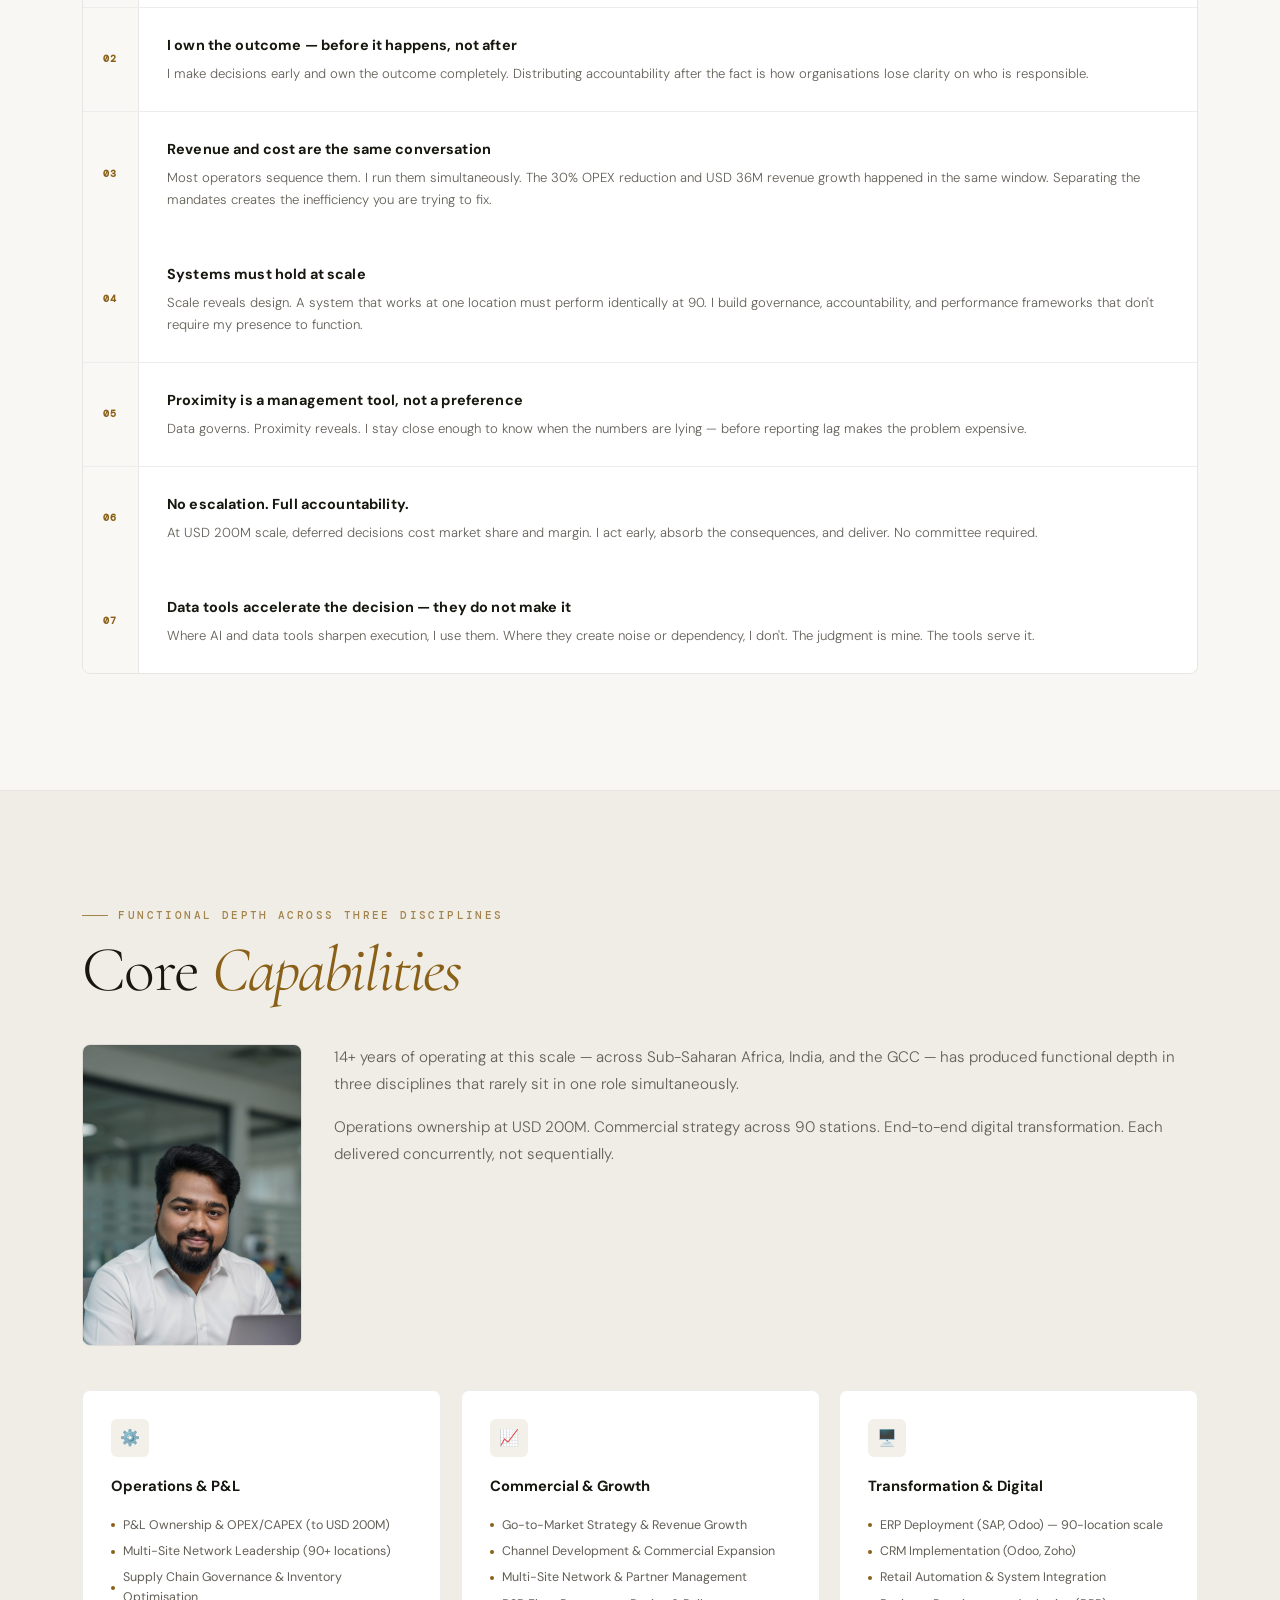
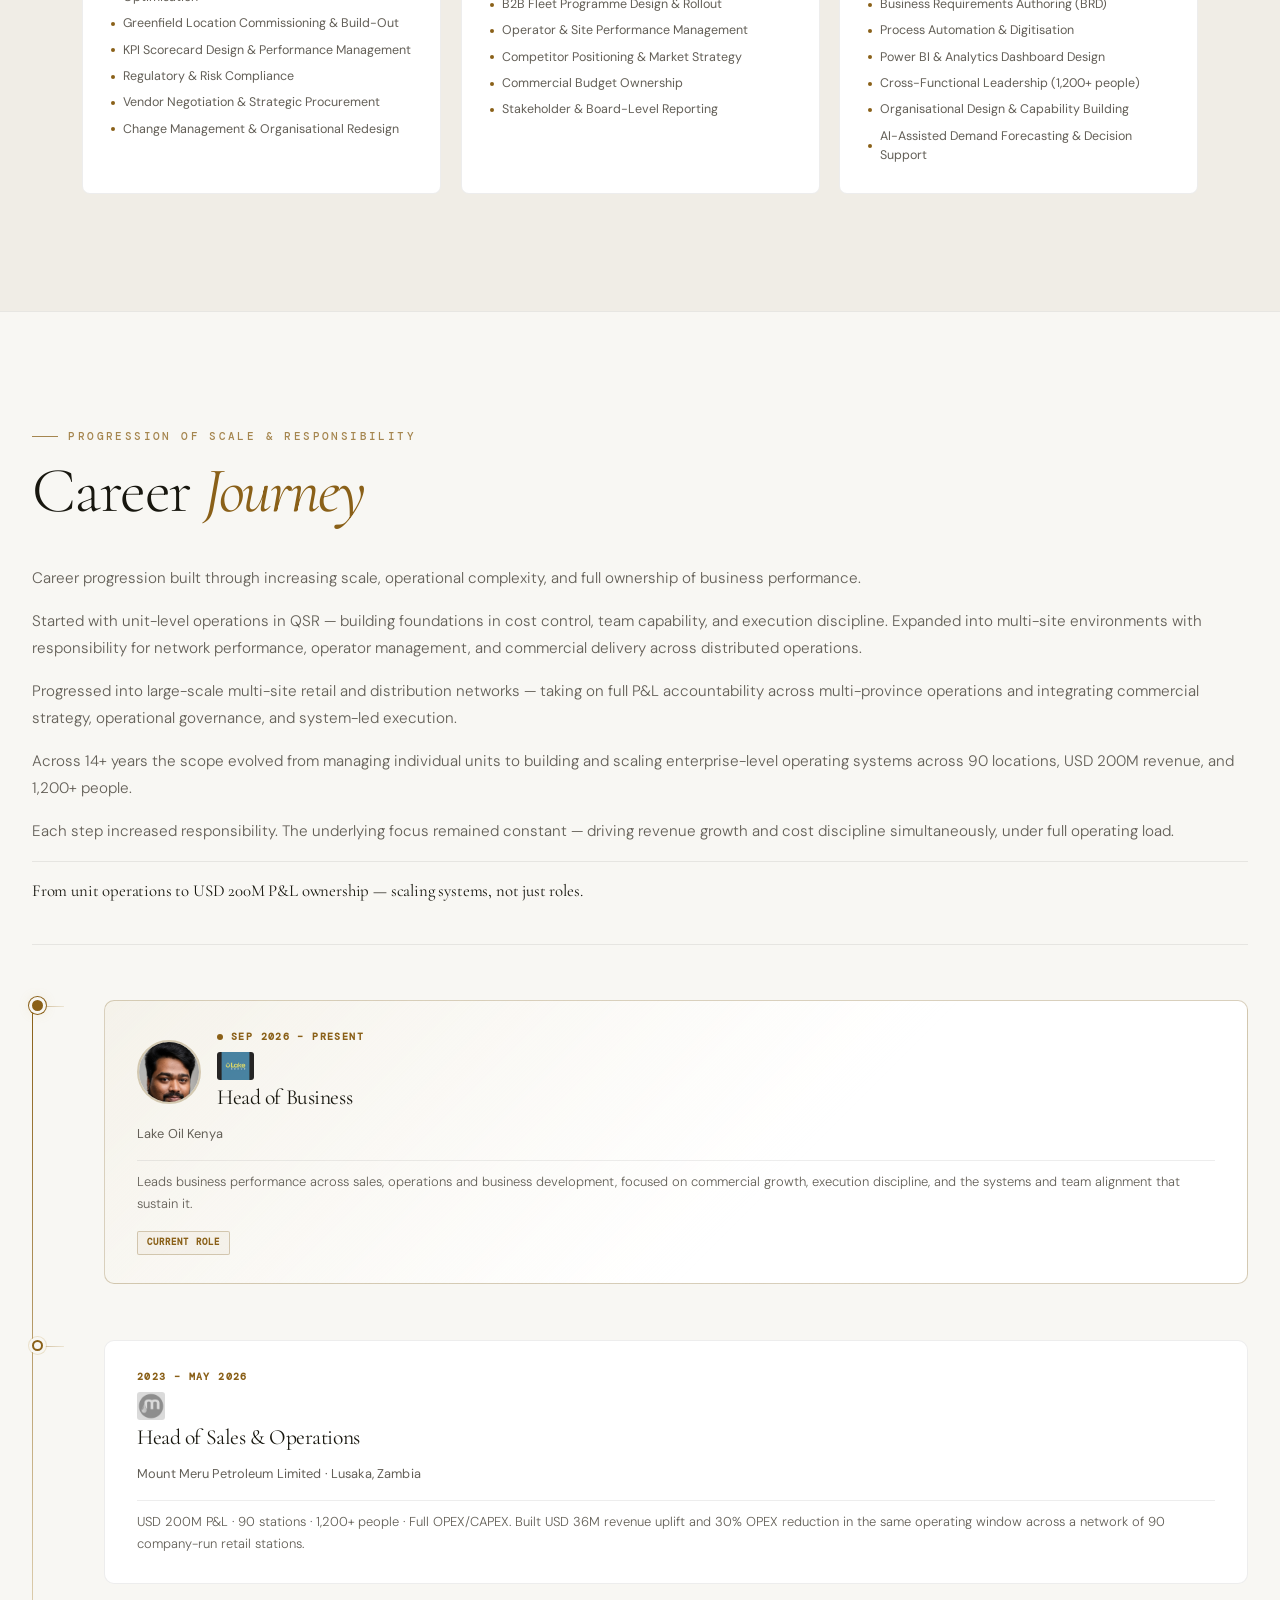
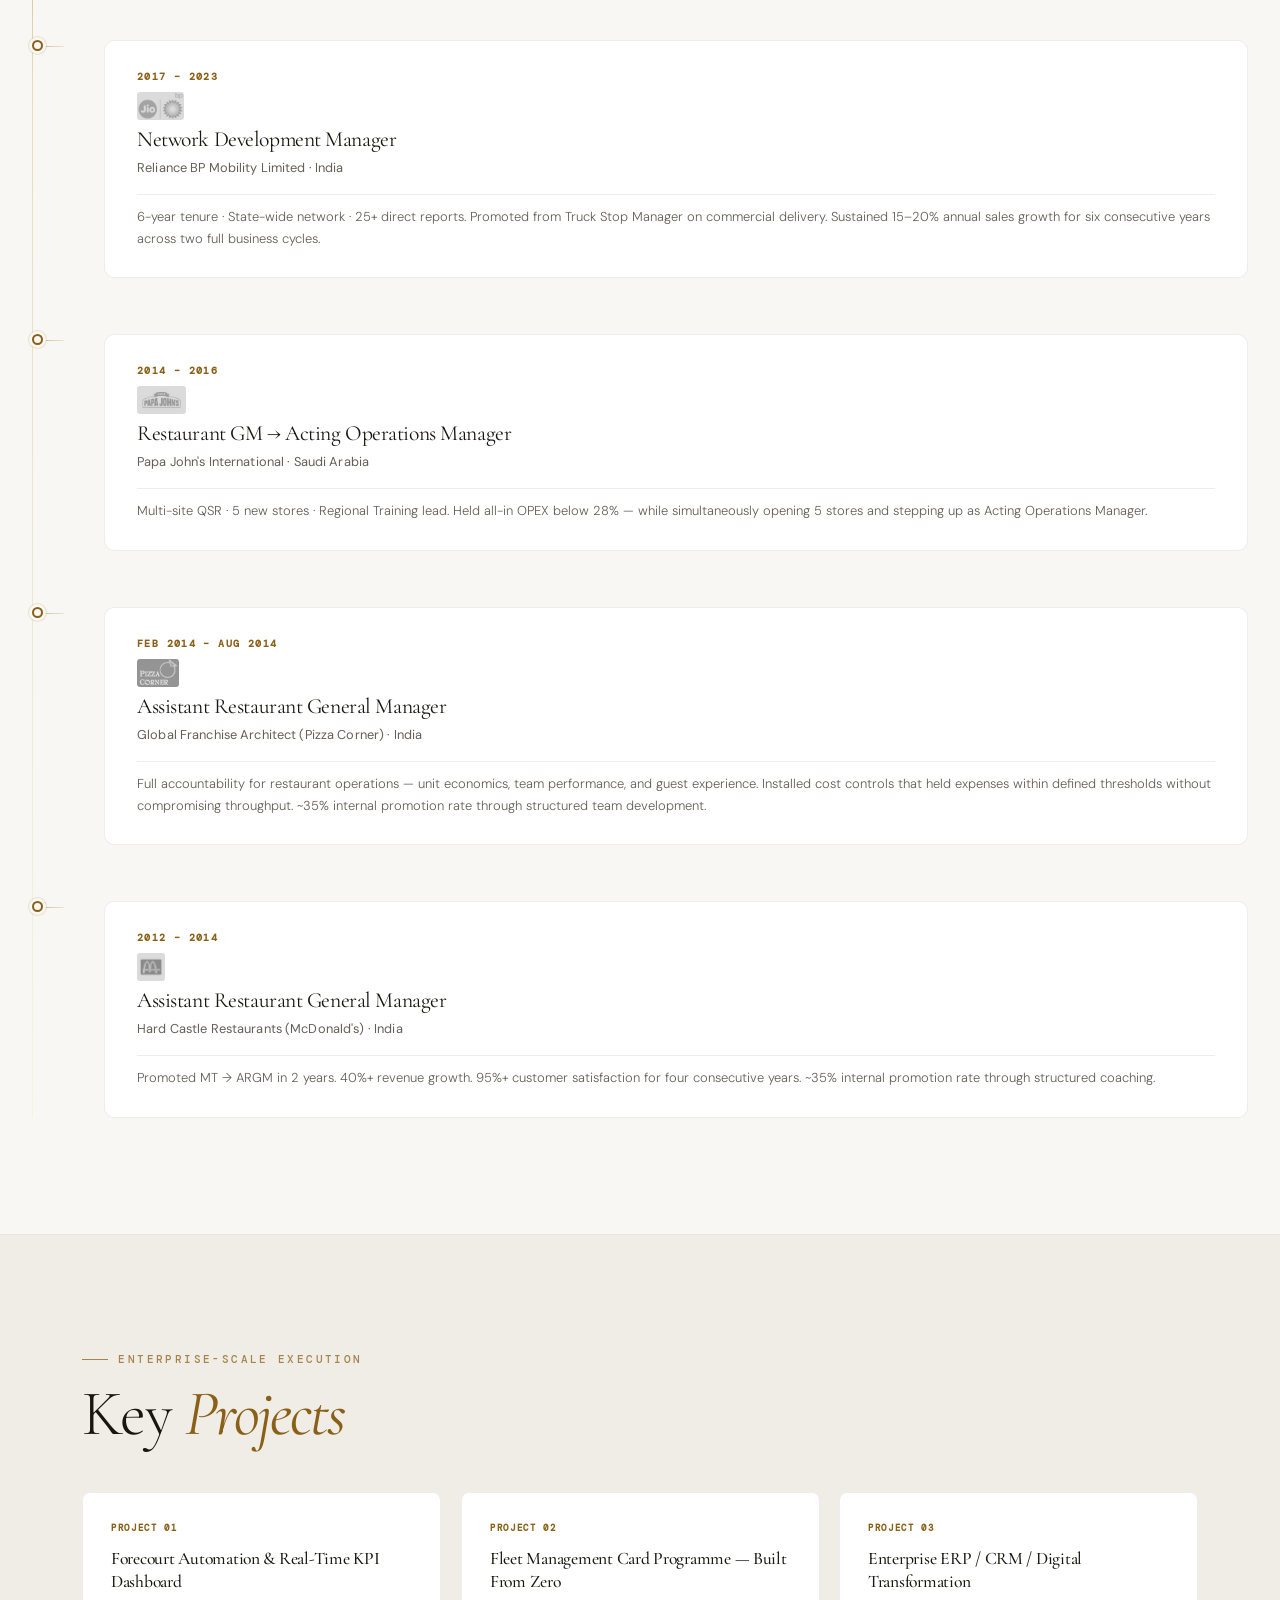
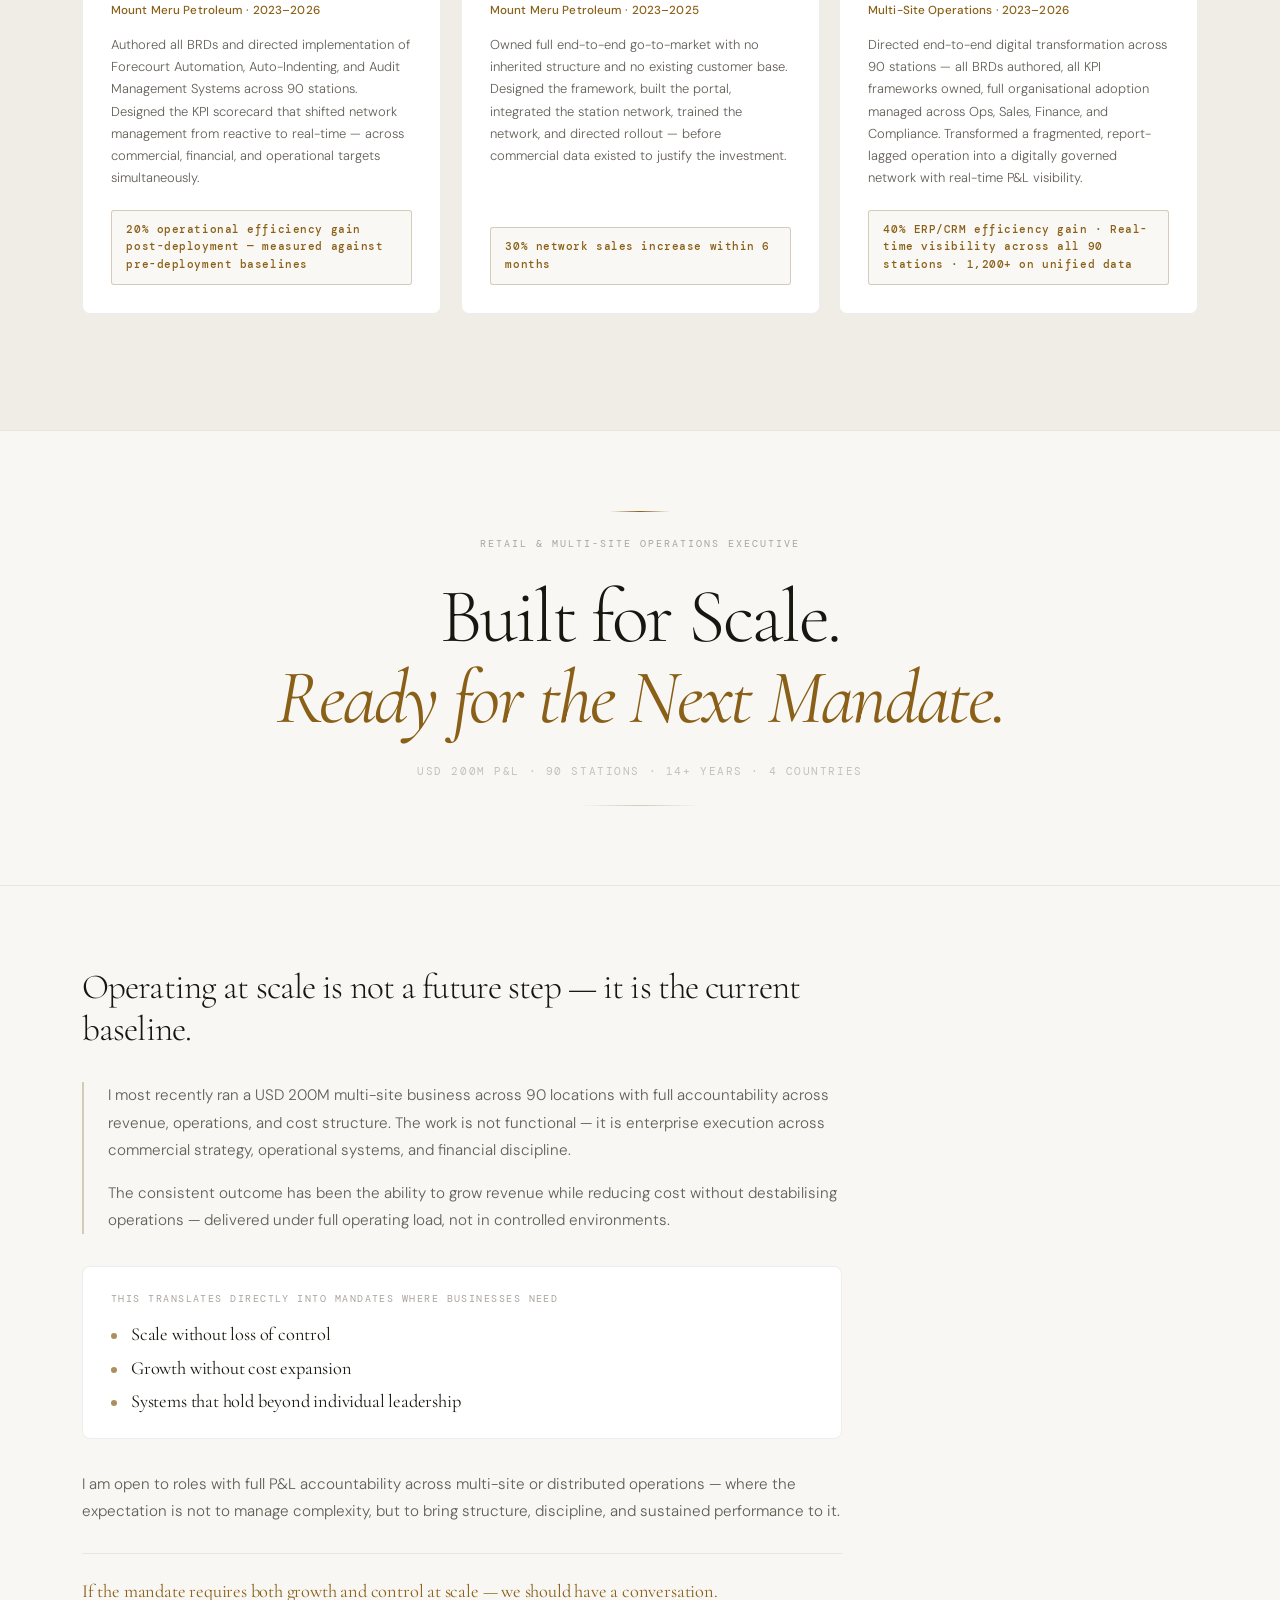
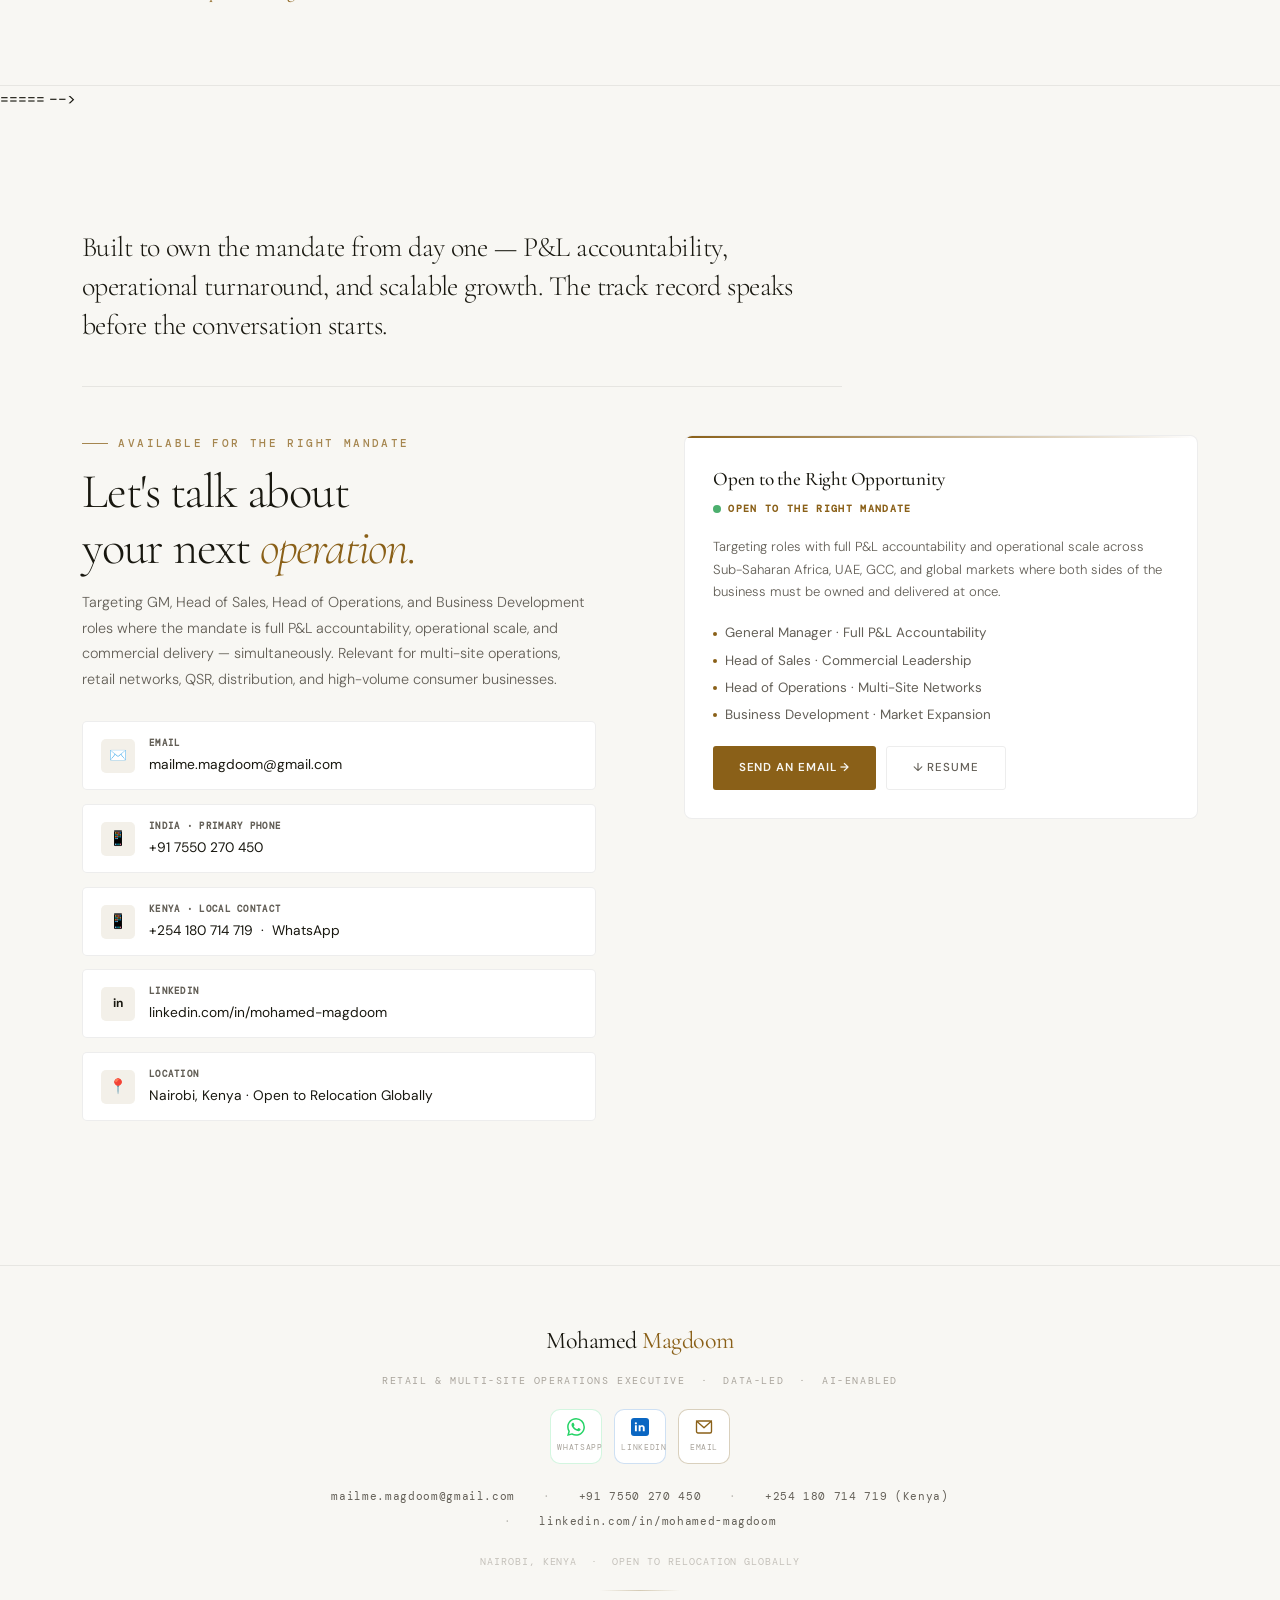
==== commit 88431808: "Fix mobile career swipe, contrast, touch targets and iOS install prompt - Career tabs: allow horizon" ====
--- a/index.html
+++ b/index.html
@@ -621,12 +621,12 @@
 .cc-co{font-size:.86rem;color:var(--gold);margin-top:.2rem;font-weight:500}
 .cc-per{
   font-family:var(--font-mono);font-size:.7rem;
-  color:var(--tx-3);letter-spacing:.06em;
+  color:var(--tx-2);letter-spacing:.06em;
   white-space:nowrap;text-align:right;flex-shrink:0;
 }
 .cc-per strong{display:block;color:var(--tx-2);font-size:.8rem;margin-bottom:.2rem}
 .cc-ctx{
-  font-size:.82rem;color:var(--tx-3);font-style:italic;
+  font-size:.82rem;color:var(--tx-2);font-style:italic;
   margin-bottom:1.25rem;padding-bottom:1.25rem;
   border-bottom:1px solid var(--border);
 }
@@ -999,7 +999,7 @@
 }
 .ci-lbl{
   font-family:var(--font-mono);font-size:.6rem;
-  letter-spacing:.1em;text-transform:uppercase;color:var(--tx-3);
+  letter-spacing:.1em;text-transform:uppercase;color:var(--tx-2);
 }
 .ci-val{font-size:.85rem;color:var(--tx);font-weight:400}
 .contact-box{
@@ -1603,7 +1603,7 @@
   font-size: 0.81rem;
   line-height: 1.68;
   font-weight: 300;
-  color: var(--tx-3);
+  color: var(--tx-2);
 }
 .tl-tag {
   font-size: 0.58rem;
@@ -1661,7 +1661,7 @@
   letter-spacing: 0.14em;
   font-weight: 600;
   text-transform: uppercase;
-  color: var(--tx-3);
+  color: var(--tx-2);
 }
 .ci-val {
   font-size: 0.86rem;
@@ -2503,7 +2503,7 @@
   .h2 { font-size: clamp(1.9rem, 7vw, 2.8rem); }
 
   /* ── TOUCH: allow pan-y scroll, prevent double-tap zoom only ── */
-  .btn-g, .btn-o, .ci, .tab, .mbn-item, .tl-card, .kpi-c {
+  .btn-g, .btn-o, .ci, .mbn-item, .tl-card, .kpi-c {
     touch-action: pan-y pinch-zoom;
   }
 
@@ -2573,9 +2573,14 @@
 * {
   -webkit-tap-highlight-color: transparent;
 }
-a, button, [role="button"], .tab, .mbn-item, .btn-g, .btn-o,
+a, button, [role="button"], .mbn-item, .btn-g, .btn-o,
 .fab, .nav-cv, .theme-btn, .ham, .ci, .kpi-c, .dec, .proj {
   touch-action: pan-y pinch-zoom;
+}
+
+/* Career tabs sit in a sideways-scrolling row on mobile: keep horizontal swipes working from a tab. */
+.tabs .tab {
+  touch-action: manipulation;
 }
 
 /* ── 5. THEME TRANSITION — prevent layout shift ── */
@@ -2969,6 +2974,8 @@
 .efi-admin { display: flex; align-items: center; justify-content: center; width: 28px; height: 28px; margin: .9rem auto 0; border-radius: 50%; color: var(--tx-3); opacity: .4; transition: opacity .2s, color .2s; text-decoration: none; }
 .efi-admin:hover, .efi-admin:focus-visible { opacity: 1; color: var(--gold); outline: none; }
 .efi-admin:focus-visible { box-shadow: 0 0 0 2px var(--border-a); }
+.efi-admin { position: relative; }
+.efi-admin::before { content: ''; position: absolute; left: 50%; top: 50%; width: 44px; height: 44px; max-width: none; transform: translate(-50%, -50%); }
 
 /* Divider rule */
 .exec-footer-rule {
@@ -4716,6 +4723,8 @@
   -webkit-tap-highlight-color: transparent;
 }
 .pwa-btn:active { transform: scale(0.96); }
+.pwa-btn { position: relative; }
+.pwa-btn::before { content: ''; position: absolute; inset: -9px -4px; max-width: none; }
 .pwa-btn-primary {
   background: var(--gold);
   color: #0a0a0b;
@@ -4778,7 +4787,13 @@
     content: '';
     position: absolute;
     inset: -12px -8px;
-  }
+    max-width: none;
+  }
+}
+/* Touch hit area for the theme toggle on tablets and other touch screens (visual size unchanged). */
+@media (min-width: 769px) and (pointer: coarse) {
+  .theme-btn { position: relative; }
+  .theme-btn::before { content: ''; position: absolute; inset: -12px -8px; max-width: none; }
 }
 /* ── FLOATING CONTROLS: step back while scrolling, return when still ── */
 @media (prefers-reduced-motion: no-preference) {
@@ -4873,7 +4888,7 @@
       <div class="hero-cta">
         <a href="#career" class="btn-g" data-track="cta">View Experience →</a>
         <a href="#" data-resume-modal="true" class="btn-o" aria-haspopup="dialog" data-track="resume_view">↓ Resume</a>
-        <a href="https://wa.me/917550270450" class="btn-o" target="_blank" data-track="whatsapp"><svg xmlns="http://www.w3.org/2000/svg" viewBox="0 0 24 24" width="18" height="18" fill="#25D366" style="flex-shrink:0"><path d="M17.472 14.382c-.297-.149-1.758-.867-2.03-.967-.273-.099-.471-.148-.67.15-.197.297-.767.966-.94 1.164-.173.199-.347.223-.644.075-.297-.15-1.255-.463-2.39-1.475-.883-.788-1.48-1.761-1.653-2.059-.173-.297-.018-.458.13-.606.134-.133.298-.347.446-.52.149-.174.198-.298.298-.497.099-.198.05-.371-.025-.52-.075-.149-.669-1.612-.916-2.207-.242-.579-.487-.5-.669-.51-.173-.008-.371-.01-.57-.01-.198 0-.52.074-.792.372-.272.297-1.04 1.016-1.04 2.479 0 1.462 1.065 2.875 1.213 3.074.149.198 2.096 3.2 5.077 4.487.709.306 1.262.489 1.694.625.712.227 1.36.195 1.871.118.571-.085 1.758-.719 2.006-1.413.248-.694.248-1.289.173-1.413-.074-.124-.272-.198-.57-.347m-5.421 7.403h-.004a9.87 9.87 0 01-5.031-1.378l-.361-.214-3.741.982.998-3.648-.235-.374a9.86 9.86 0 01-1.51-5.26c.001-5.45 4.436-9.884 9.888-9.884 2.64 0 5.122 1.03 6.988 2.898a9.825 9.825 0 012.893 6.994c-.003 5.45-4.437 9.884-9.885 9.884m8.413-18.297A11.815 11.815 0 0012.05 0C5.495 0 .16 5.335.157 11.892c0 2.096.547 4.142 1.588 5.945L.057 24l6.305-1.654a11.882 11.882 0 005.683 1.448h.005c6.554 0 11.89-5.335 11.893-11.893a11.821 11.821 0 00-3.48-8.413z"/></svg> WhatsApp</a>
+        <a href="https://wa.me/917550270450" class="btn-o" target="_blank" rel="noopener" data-track="whatsapp"><svg xmlns="http://www.w3.org/2000/svg" viewBox="0 0 24 24" width="18" height="18" fill="#25D366" style="flex-shrink:0"><path d="M17.472 14.382c-.297-.149-1.758-.867-2.03-.967-.273-.099-.471-.148-.67.15-.197.297-.767.966-.94 1.164-.173.199-.347.223-.644.075-.297-.15-1.255-.463-2.39-1.475-.883-.788-1.48-1.761-1.653-2.059-.173-.297-.018-.458.13-.606.134-.133.298-.347.446-.52.149-.174.198-.298.298-.497.099-.198.05-.371-.025-.52-.075-.149-.669-1.612-.916-2.207-.242-.579-.487-.5-.669-.51-.173-.008-.371-.01-.57-.01-.198 0-.52.074-.792.372-.272.297-1.04 1.016-1.04 2.479 0 1.462 1.065 2.875 1.213 3.074.149.198 2.096 3.2 5.077 4.487.709.306 1.262.489 1.694.625.712.227 1.36.195 1.871.118.571-.085 1.758-.719 2.006-1.413.248-.694.248-1.289.173-1.413-.074-.124-.272-.198-.57-.347m-5.421 7.403h-.004a9.87 9.87 0 01-5.031-1.378l-.361-.214-3.741.982.998-3.648-.235-.374a9.86 9.86 0 01-1.51-5.26c.001-5.45 4.436-9.884 9.888-9.884 2.64 0 5.122 1.03 6.988 2.898a9.825 9.825 0 012.893 6.994c-.003 5.45-4.437 9.884-9.885 9.884m8.413-18.297A11.815 11.815 0 0012.05 0C5.495 0 .16 5.335.157 11.892c0 2.096.547 4.142 1.588 5.945L.057 24l6.305-1.654a11.882 11.882 0 005.683 1.448h.005c6.554 0 11.89-5.335 11.893-11.893a11.821 11.821 0 00-3.48-8.413z"/></svg> WhatsApp</a>
       </div>
     </div>
   </div>
@@ -5702,7 +5717,7 @@
             <div class="ci-ico">📱</div>
             <div><div class="ci-lbl">Kenya · Local Contact</div><div class="ci-val"><a href="tel:+254180714719" data-track="phone">+254 180 714 719</a> &nbsp;·&nbsp; <a href="https://wa.me/254180714719" target="_blank" rel="noopener" data-track="whatsapp">WhatsApp</a></div></div>
           </div>
-          <a href="https://linkedin.com/in/mohamed-magdoom" target="_blank" class="ci" data-track="linkedin">
+          <a href="https://linkedin.com/in/mohamed-magdoom" target="_blank" rel="noopener" class="ci" data-track="linkedin">
             <div class="ci-ico" style="font-size:.75rem;font-weight:700">in</div>
             <div><div class="ci-lbl">LinkedIn</div><div class="ci-val">linkedin.com/in/mohamed-magdoom</div></div>
           </a>
@@ -5783,7 +5798,7 @@
 
 <!-- FAB -->
 <div class="fab-bar">
-  <a href="https://wa.me/917550270450" class="fab" title="WhatsApp" target="_blank" data-track="whatsapp"><svg xmlns="http://www.w3.org/2000/svg" viewBox="0 0 24 24" width="20" height="20" fill="#25D366"><path d="M17.472 14.382c-.297-.149-1.758-.867-2.03-.967-.273-.099-.471-.148-.67.15-.197.297-.767.966-.94 1.164-.173.199-.347.223-.644.075-.297-.15-1.255-.463-2.39-1.475-.883-.788-1.48-1.761-1.653-2.059-.173-.297-.018-.458.13-.606.134-.133.298-.347.446-.52.149-.174.198-.298.298-.497.099-.198.05-.371-.025-.52-.075-.149-.669-1.612-.916-2.207-.242-.579-.487-.5-.669-.51-.173-.008-.371-.01-.57-.01-.198 0-.52.074-.792.372-.272.297-1.04 1.016-1.04 2.479 0 1.462 1.065 2.875 1.213 3.074.149.198 2.096 3.2 5.077 4.487.709.306 1.262.489 1.694.625.712.227 1.36.195 1.871.118.571-.085 1.758-.719 2.006-1.413.248-.694.248-1.289.173-1.413-.074-.124-.272-.198-.57-.347m-5.421 7.403h-.004a9.87 9.87 0 01-5.031-1.378l-.361-.214-3.741.982.998-3.648-.235-.374a9.86 9.86 0 01-1.51-5.26c.001-5.45 4.436-9.884 9.888-9.884 2.64 0 5.122 1.03 6.988 2.898a9.825 9.825 0 012.893 6.994c-.003 5.45-4.437 9.884-9.885 9.884m8.413-18.297A11.815 11.815 0 0012.05 0C5.495 0 .16 5.335.157 11.892c0 2.096.547 4.142 1.588 5.945L.057 24l6.305-1.654a11.882 11.882 0 005.683 1.448h.005c6.554 0 11.89-5.335 11.893-11.893a11.821 11.821 0 00-3.48-8.413z"/></svg></a>
+  <a href="https://wa.me/917550270450" class="fab" title="WhatsApp" target="_blank" rel="noopener" data-track="whatsapp"><svg xmlns="http://www.w3.org/2000/svg" viewBox="0 0 24 24" width="20" height="20" fill="#25D366"><path d="M17.472 14.382c-.297-.149-1.758-.867-2.03-.967-.273-.099-.471-.148-.67.15-.197.297-.767.966-.94 1.164-.173.199-.347.223-.644.075-.297-.15-1.255-.463-2.39-1.475-.883-.788-1.48-1.761-1.653-2.059-.173-.297-.018-.458.13-.606.134-.133.298-.347.446-.52.149-.174.198-.298.298-.497.099-.198.05-.371-.025-.52-.075-.149-.669-1.612-.916-2.207-.242-.579-.487-.5-.669-.51-.173-.008-.371-.01-.57-.01-.198 0-.52.074-.792.372-.272.297-1.04 1.016-1.04 2.479 0 1.462 1.065 2.875 1.213 3.074.149.198 2.096 3.2 5.077 4.487.709.306 1.262.489 1.694.625.712.227 1.36.195 1.871.118.571-.085 1.758-.719 2.006-1.413.248-.694.248-1.289.173-1.413-.074-.124-.272-.198-.57-.347m-5.421 7.403h-.004a9.87 9.87 0 01-5.031-1.378l-.361-.214-3.741.982.998-3.648-.235-.374a9.86 9.86 0 01-1.51-5.26c.001-5.45 4.436-9.884 9.888-9.884 2.64 0 5.122 1.03 6.988 2.898a9.825 9.825 0 012.893 6.994c-.003 5.45-4.437 9.884-9.885 9.884m8.413-18.297A11.815 11.815 0 0012.05 0C5.495 0 .16 5.335.157 11.892c0 2.096.547 4.142 1.588 5.945L.057 24l6.305-1.654a11.882 11.882 0 005.683 1.448h.005c6.554 0 11.89-5.335 11.893-11.893a11.821 11.821 0 00-3.48-8.413z"/></svg></a>
   <a href="https://linkedin.com/in/mohamed-magdoom" class="fab fab-li" title="LinkedIn" target="_blank" rel="noopener" data-track="linkedin">
     <svg xmlns="http://www.w3.org/2000/svg" viewBox="0 0 24 24" width="20" height="20">
       <rect width="24" height="24" rx="4" fill="#0A66C2"/>
@@ -5951,9 +5966,13 @@
   });
 
   /* iOS Safari: no beforeinstallprompt — show generic "add to homescreen" hint */
-  var isIOS=/iPhone|iPad|iPod/i.test(navigator.userAgent)&&!window.MSStream;
+  var isIOS=(/iPhone|iPad|iPod/i.test(navigator.userAgent)||(navigator.platform==='MacIntel'&&navigator.maxTouchPoints>1))&&!window.MSStream;
   var isInStandalone=window.navigator.standalone===true||window.matchMedia('(display-mode: standalone)').matches;
   if(isIOS&&!isInStandalone&&!sessionStorage.getItem(SESSION_KEY)){
+    /* iOS has no install event, so INSTALL cannot install anything: hide it and show the manual steps. */
+    if(installBtn) installBtn.style.display='none';
+    var promptText=prompt.querySelector('.pwa-text span');
+    if(promptText) promptText.textContent='Tap Share, then Add to Home Screen.';
     setTimeout(showPrompt,10000);
   }
 
